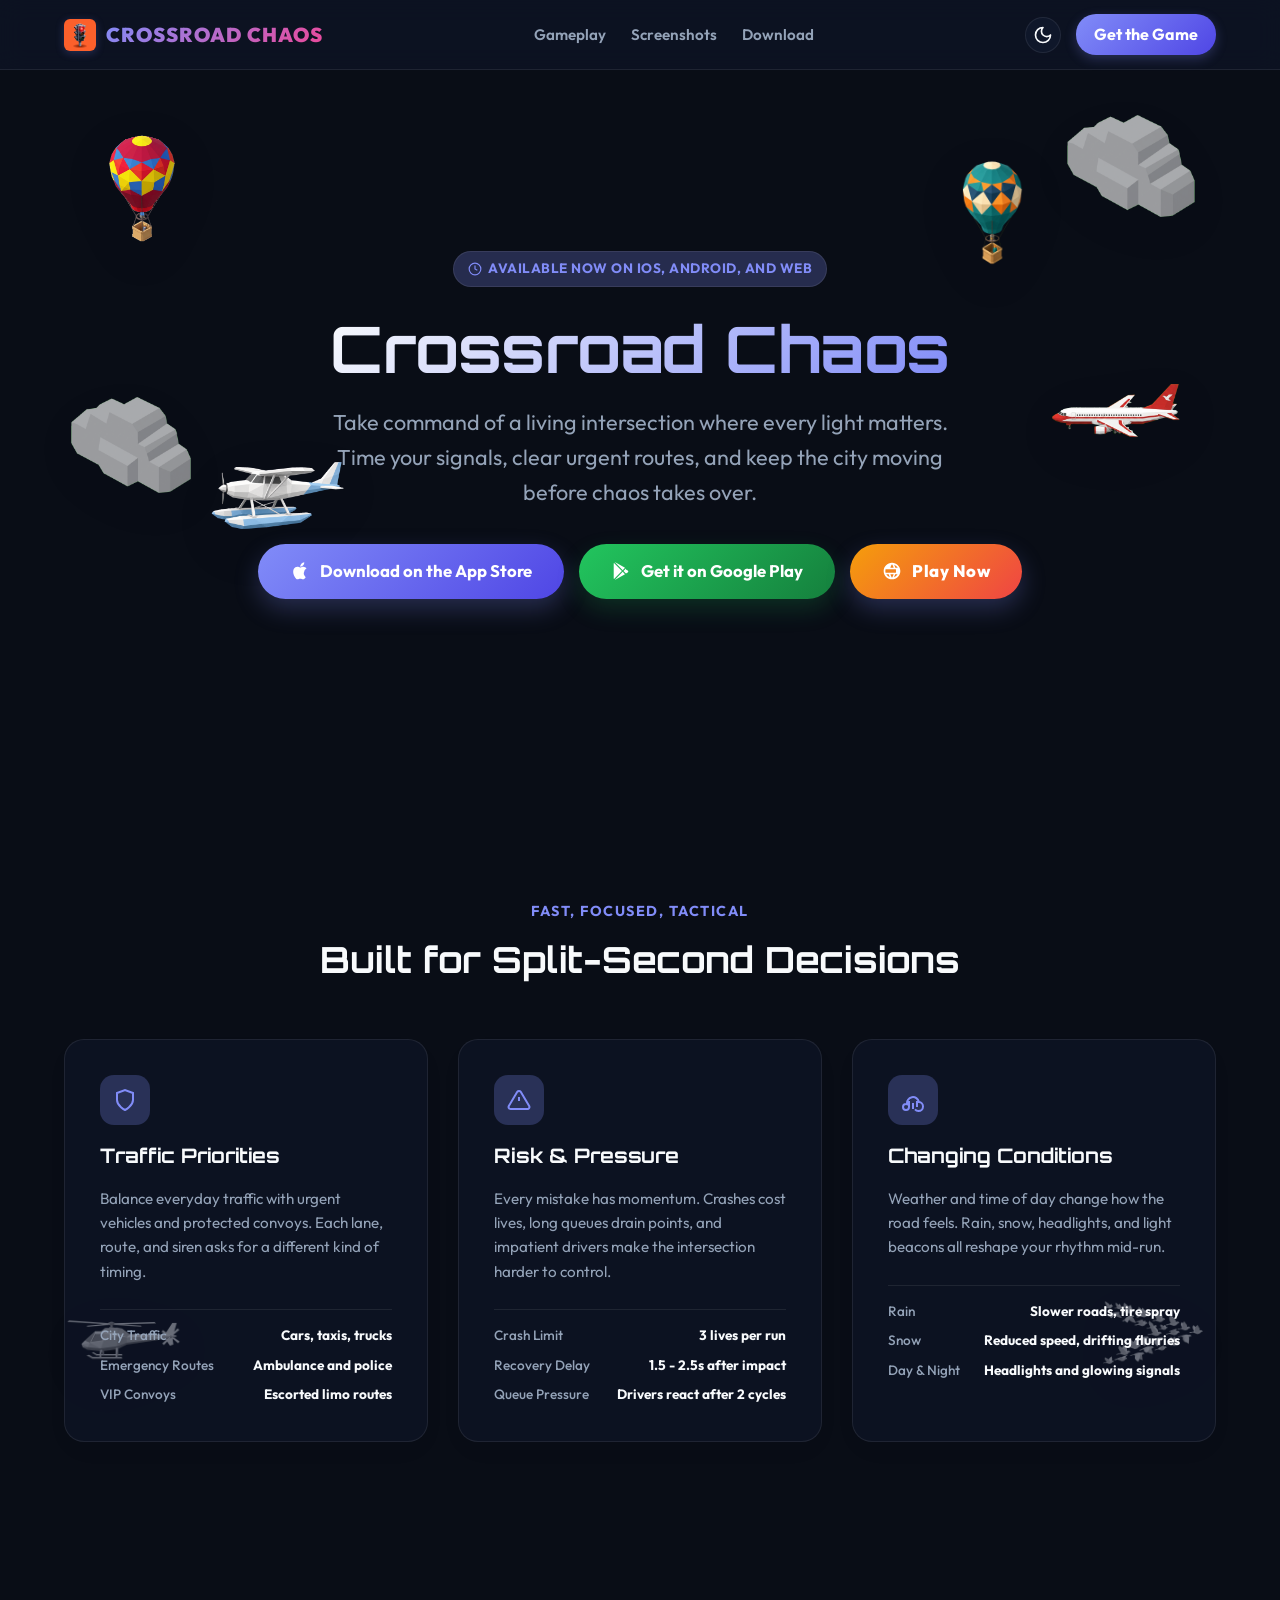
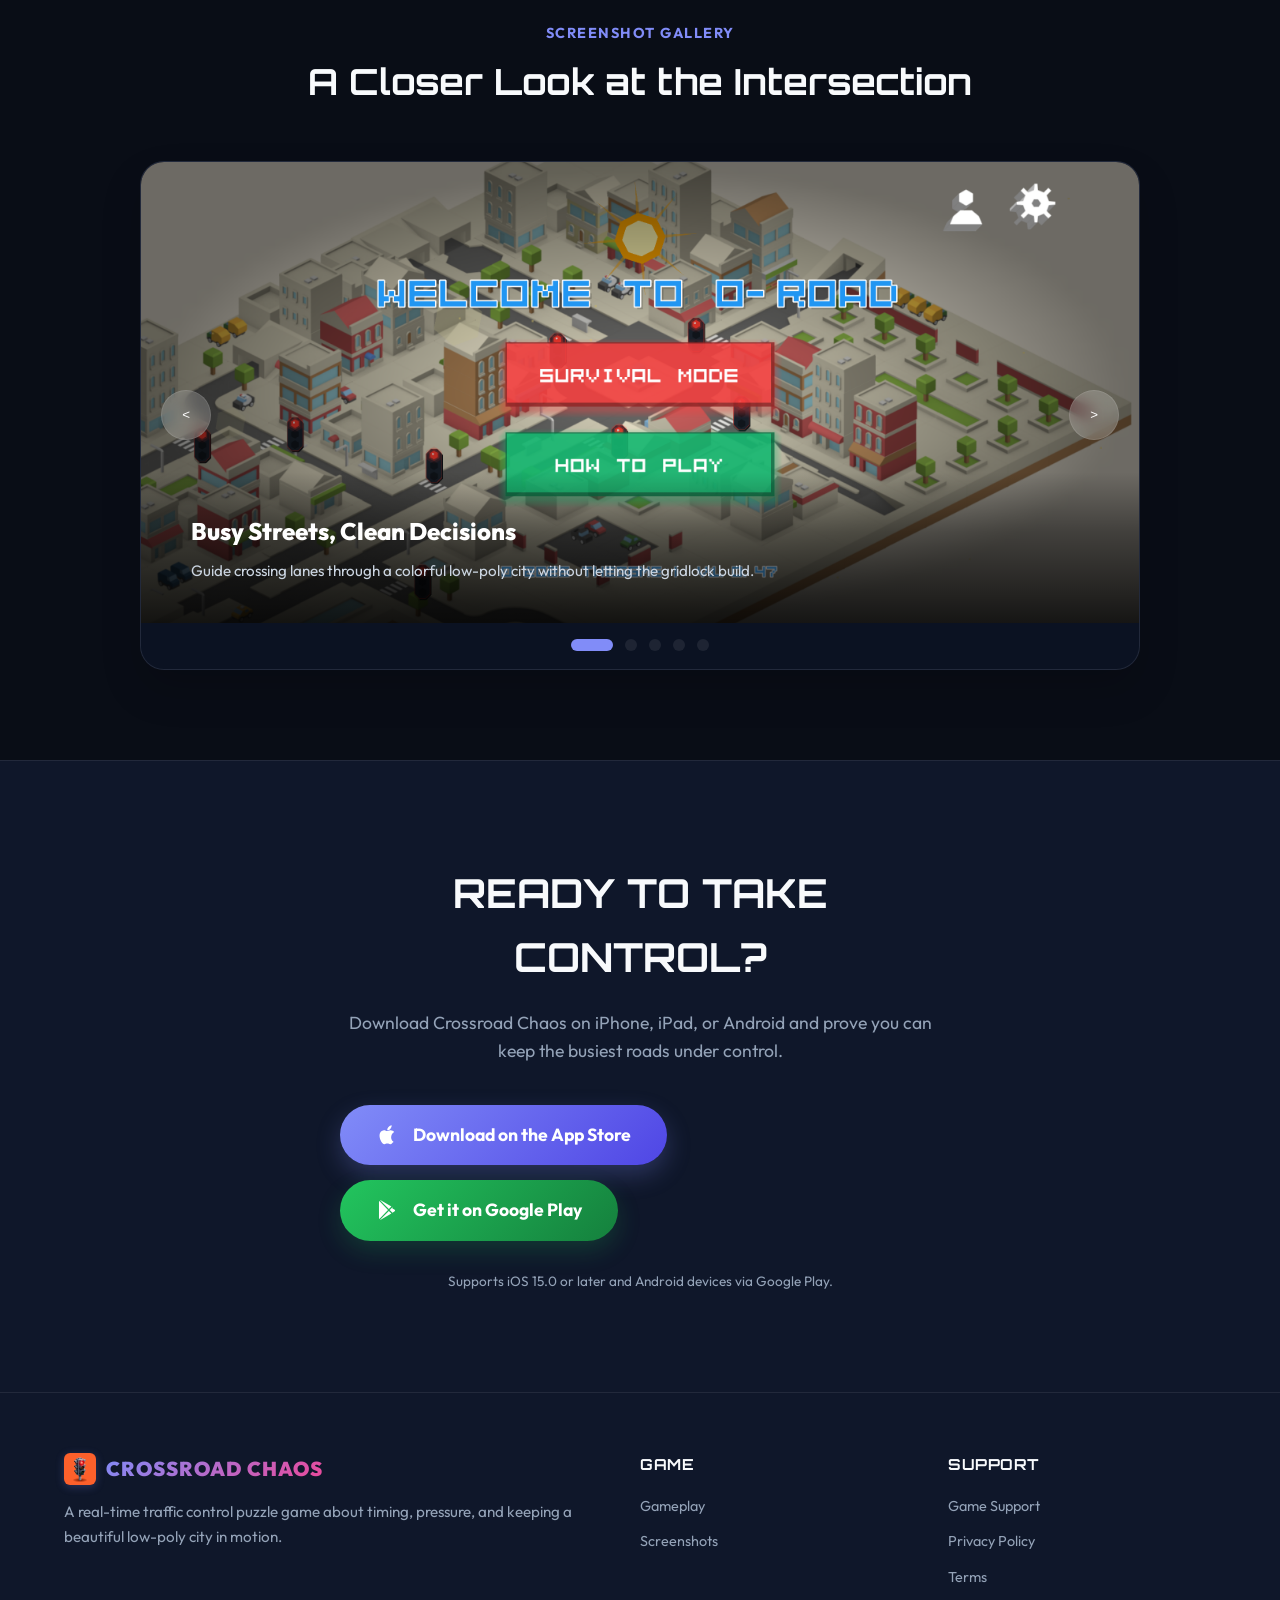
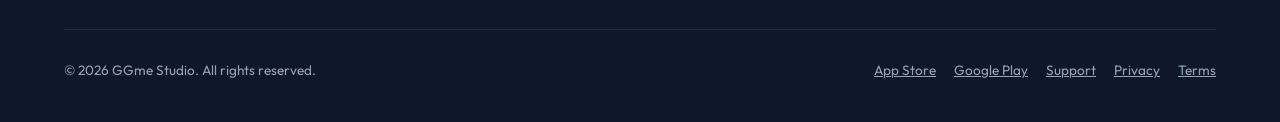
==== index.html @ c959f12e "feat: update game build, adjust manifest orientation, and add site favicon assets" ====
<!DOCTYPE html>
<html lang="en">
<head>
  <meta charset="utf-8">
  <meta name="viewport" content="width=device-width, initial-scale=1.0">
  <title>Crossroad Chaos - Real-Time Traffic Control Game for iOS and Android</title>
  <link rel="apple-touch-icon" sizes="180x180" href="favicon_io/apple-touch-icon.png">
  <link rel="icon" type="image/png" sizes="32x32" href="favicon_io/favicon-32x32.png">
  <link rel="icon" type="image/png" sizes="16x16" href="favicon_io/favicon-16x16.png">
  <link rel="manifest" href="favicon_io/site.webmanifest">
  <link rel="shortcut icon" href="favicon_io/favicon.ico">
  
  <meta name="description" content="Crossroad Chaos is a fast-paced traffic control game for iOS, Android, and web. Switch lights, prevent crashes, clear emergency routes, and keep a vibrant low-poly city moving.">
  <meta name="keywords" content="crossroad chaos, traffic control game, traffic game, low poly, isometric, godot game, ios game, android game, traffic management">
  
  <!-- Open Graph -->
  <meta property="og:title" content="Crossroad Chaos - Keep the City Moving">
  <meta property="og:description" content="Take command of busy intersections in a stylish real-time traffic control game for iOS, Android, and web.">
  <meta property="og:image" content="store_photos/store_1.PNG">
  <meta property="og:type" content="website">

  <!-- Google Fonts -->
  <link rel="preconnect" href="https://fonts.googleapis.com">
  <link rel="preconnect" href="https://fonts.gstatic.com" crossorigin>
  <link href="https://fonts.googleapis.com/css2?family=Orbitron:wght@500;700;900&family=Outfit:wght@300;400;600;800&display=swap" rel="stylesheet">

  <style>
    /* Design Tokens & CSS Variables */
    :root {
      /* Theme Day (Default) */
      --bg-primary: #f8fafc;
      --bg-secondary: #f1f5f9;
      --text-primary: #0f172a;
      --text-secondary: #475569;
      --accent-color: #6366f1;
      --accent-hover: #4f46e5;
      --card-bg: rgba(255, 255, 255, 0.8);
      --card-border: rgba(15, 23, 42, 0.08);
      --glow-color: rgba(99, 102, 241, 0.15);
    }

    [data-theme="night"] {
      /* Theme Night */
      --bg-primary: #090d16;
      --bg-secondary: #0f172a;
      --text-primary: #f8fafc;
      --text-secondary: #94a3b8;
      --accent-color: #818cf8;
      --accent-hover: #6366f1;
      --card-bg: rgba(15, 23, 42, 0.6);
      --card-border: rgba(255, 255, 255, 0.08);
      --glow-color: rgba(129, 140, 248, 0.25);
    }

    /* Reset Styles */
    * {
      box-sizing: border-box;
      margin: 0;
      padding: 0;
    }

    body {
      font-family: 'Outfit', sans-serif;
      background-color: var(--bg-primary);
      color: var(--text-primary);
      overflow-x: hidden;
      line-height: 1.6;
      transition: background-color 0.5s ease, color 0.5s ease;
      position: relative;
    }

    h1, h2, h3, .logo {
      font-family: 'Orbitron', sans-serif;
      font-weight: 700;
    }

    a {
      color: inherit;
      text-decoration: none;
    }

    /* Glassmorphic Navbar */
    .navbar {
      position: fixed;
      top: 0;
      left: 0;
      width: 100%;
      height: 70px;
      z-index: 1000;
      background: var(--card-bg);
      backdrop-filter: blur(12px);
      -webkit-backdrop-filter: blur(12px);
      border-bottom: 1px solid var(--card-border);
      display: flex;
      justify-content: space-between;
      align-items: center;
      padding: 0 5%;
      transition: background 0.5s ease, border 0.5s ease;
    }

    .logo-container {
      display: flex;
      align-items: center;
      gap: 10px;
    }

    .logo-icon {
      width: 32px;
      height: 32px;
      border-radius: 6px;
      box-shadow: 0 2px 8px var(--glow-color);
      object-fit: cover;
    }

    .logo-text {
      font-size: 1.25rem;
      letter-spacing: 1px;
      background: linear-gradient(135deg, var(--accent-color), #ec4899);
      -webkit-background-clip: text;
      -webkit-text-fill-color: transparent;
      font-weight: 900;
    }

    .nav-links {
      display: flex;
      gap: 25px;
      list-style: none;
    }

    .nav-links a {
      font-size: 0.95rem;
      font-weight: 600;
      position: relative;
      padding: 5px 0;
      color: var(--text-secondary);
      transition: color 0.3s ease;
    }

    .nav-links a::after {
      content: '';
      position: absolute;
      bottom: 0;
      left: 0;
      width: 0;
      height: 2px;
      background-color: var(--accent-color);
      transition: width 0.3s ease;
    }

    .nav-links a:hover {
      color: var(--text-primary);
    }

    .nav-links a:hover::after {
      width: 100%;
    }

    .nav-right {
      display: flex;
      align-items: center;
      gap: 15px;
    }

    .theme-toggle-btn {
      background: none;
      border: 1px solid var(--card-border);
      cursor: pointer;
      width: 36px;
      height: 36px;
      border-radius: 50%;
      display: flex;
      align-items: center;
      justify-content: center;
      color: var(--text-primary);
      background-color: var(--bg-secondary);
      transition: all 0.3s ease;
    }

    .theme-toggle-btn:hover {
      transform: scale(1.1);
      border-color: var(--accent-color);
    }

    .btn-play-header {
      background: linear-gradient(135deg, var(--accent-color), #4f46e5);
      color: white !important;
      padding: 8px 18px;
      border-radius: 20px;
      font-weight: 700 !important;
      box-shadow: 0 4px 12px var(--glow-color);
      transition: transform 0.3s ease, box-shadow 0.3s ease !important;
    }

    .btn-play-header:hover {
      transform: translateY(-2px);
      box-shadow: 0 6px 16px var(--glow-color);
    }

    .btn-play-header::after {
      display: none !important;
    }

    /* Centered Hero Section */
    .hero {
      min-height: 90vh;
      display: flex;
      flex-direction: column;
      justify-content: center;
      align-items: center;
      text-align: center;
      padding: 140px 5% 80px 5%;
      position: relative;
      overflow: hidden;
    }

    .hero-content {
      max-width: 800px;
      display: flex;
      flex-direction: column;
      align-items: center;
      z-index: 2;
    }

    .game-badge {
      display: inline-flex;
      align-items: center;
      gap: 6px;
      background: var(--glow-color);
      border: 1px solid var(--card-border);
      color: var(--accent-color);
      padding: 6px 14px;
      border-radius: 20px;
      font-size: 0.85rem;
      font-weight: 700;
      margin-bottom: 25px;
      text-transform: uppercase;
      letter-spacing: 0.5px;
    }

    .hero-title {
      font-size: 4rem;
      line-height: 1.15;
      margin-bottom: 20px;
      letter-spacing: -0.5px;
      background: linear-gradient(135deg, var(--text-primary), var(--accent-color));
      -webkit-background-clip: text;
      -webkit-text-fill-color: transparent;
    }

    .hero-tagline {
      font-size: 1.35rem;
      color: var(--text-secondary);
      margin-bottom: 35px;
      font-weight: 400;
      max-width: 650px;
    }

    .hero-cta {
      display: flex;
      flex-wrap: wrap;
      justify-content: center;
      gap: 15px;
      margin-bottom: 20px;
    }

    .btn {
      display: inline-flex;
      align-items: center;
      justify-content: center;
      gap: 10px;
      padding: 14px 32px;
      border-radius: 30px;
      font-weight: 700;
      font-size: 1.05rem;
      cursor: pointer;
      transition: all 0.3s cubic-bezier(0.16, 1, 0.3, 1);
    }

    .btn-primary {
      background: linear-gradient(135deg, var(--accent-color), #4f46e5);
      color: white;
      box-shadow: 0 10px 25px var(--glow-color);
    }

    .btn-primary:hover {
      transform: translateY(-3px);
      box-shadow: 0 15px 30px var(--glow-color);
    }

    .btn-android {
      background: linear-gradient(135deg, #22c55e, #15803d);
      color: white;
      box-shadow: 0 10px 25px rgba(34, 197, 94, 0.18);
    }

    .btn-android:hover {
      transform: translateY(-3px);
      box-shadow: 0 15px 30px rgba(34, 197, 94, 0.24);
    }

    .play-now-btn {
      background: linear-gradient(135deg, #f59e0b, #ef4444);
      color: white;
      font-weight: 800;
      letter-spacing: 0.5px;
      box-shadow: 0 10px 25px var(--glow-color);
    }

    .play-now-btn:hover {
      transform: scale(1.05);
      box-shadow: 0 10px 25px var(--glow-color);
    }

    /* Floating Low-Poly Background Elements */
    .floating-bg {
      position: absolute;
      pointer-events: none;
      z-index: 1;
      filter: drop-shadow(0 15px 25px rgba(0, 0, 0, 0.08));
      animation: float-bob 6s ease-in-out infinite;
      user-select: none;
    }
    
    .floating-bg.balloon {
      left: 6%;
      top: 15%;
      width: 130px;
      animation-duration: 8s;
    }

    .floating-bg.balloon-teal {
      right: 18%;
      top: 19%;
      width: 115px;
      animation-duration: 9s;
      animation-delay: -2s;
    }
    
    .floating-bg.cloud-l {
      left: 4%;
      top: 45%;
      width: 160px;
      animation-duration: 11s;
      opacity: 0.65;
    }
    
    .floating-bg.cloud-r {
      right: 5%;
      top: 10%;
      width: 170px;
      animation-duration: 10s;
      opacity: 0.65;
    }
    
    .floating-bg.airplane {
      right: 7%;
      top: 42%;
      width: 150px;
      animation-duration: 7s;
    }

    .floating-bg.seaplane {
      left: 16%;
      top: 52%;
      width: 145px;
      animation-duration: 8.5s;
      animation-delay: -3s;
    }
    
    .floating-bg.helicopter {
      left: 5%;
      top: 65%;
      width: 120px;
      animation-duration: 6s;
    }
    
    .floating-bg.birds {
      right: 6%;
      top: 68%;
      width: 100px;
      animation-duration: 9s;
    }
    
    @keyframes float-bob {
      0%, 100% { transform: translateY(0) rotate(0deg); }
      50% { transform: translateY(-20px) rotate(2deg); }
    }

    /* Sections Shared Styles */
    section {
      padding: 90px 5%;
      position: relative;
    }

    .section-title-wrapper {
      text-align: center;
      margin-bottom: 50px;
    }

    .section-subtitle {
      color: var(--accent-color);
      font-weight: 700;
      font-size: 0.9rem;
      text-transform: uppercase;
      letter-spacing: 1.5px;
      margin-bottom: 8px;
      display: block;
    }

    .section-title {
      font-size: 2.25rem;
      color: var(--text-primary);
    }

    /* Feature Grid Section */
    .features-grid {
      display: grid;
      grid-template-columns: repeat(auto-fit, minmax(300px, 1fr));
      gap: 30px;
      z-index: 2;
      position: relative;
    }

    .feature-card {
      background: var(--card-bg);
      border: 1px solid var(--card-border);
      border-radius: 20px;
      padding: 35px;
      box-shadow: 0 10px 30px rgba(0, 0, 0, 0.02);
      transition: all 0.3s cubic-bezier(0.16, 1, 0.3, 1);
      display: flex;
      flex-direction: column;
      gap: 15px;
      position: relative;
      overflow: hidden;
    }

    .feature-card:hover {
      transform: translateY(-5px);
      border-color: var(--accent-color);
      box-shadow: 0 15px 35px var(--glow-color);
    }

    .feature-icon-wrapper {
      width: 50px;
      height: 50px;
      border-radius: 14px;
      background: var(--glow-color);
      display: flex;
      align-items: center;
      justify-content: center;
      color: var(--accent-color);
    }

    .feature-card h3 {
      font-size: 1.25rem;
    }

    .feature-card p {
      color: var(--text-secondary);
      font-size: 0.95rem;
    }

    .feature-details {
      margin-top: 10px;
      border-top: 1px solid var(--card-border);
      padding-top: 15px;
      display: flex;
      flex-direction: column;
      gap: 8px;
    }

    .detail-item {
      display: flex;
      justify-content: space-between;
      font-size: 0.85rem;
    }

    .detail-item span.label {
      color: var(--text-secondary);
      font-weight: 500;
    }

    .detail-item span.value {
      color: var(--text-primary);
      font-weight: 700;
    }

    /* Showcase Screenshot Gallery */
    .gallery-carousel-wrapper {
      position: relative;
      max-width: 1000px;
      margin: 0 auto;
      overflow: hidden;
      border-radius: 24px;
      box-shadow: 0 20px 40px rgba(0, 0, 0, 0.15);
      background-color: var(--bg-secondary);
      border: 1px solid var(--card-border);
      z-index: 2;
    }

    .gallery-carousel {
      display: flex;
      transition: transform 0.5s cubic-bezier(0.16, 1, 0.3, 1);
    }

    .carousel-slide {
      min-width: 100%;
      position: relative;
      aspect-ratio: 2532 / 1170;
      display: flex;
      justify-content: center;
      align-items: center;
      overflow: hidden;
      background: #050914;
    }

    .carousel-slide img {
      position: absolute;
      width: 100%;
      height: 100%;
      top: 50%;
      left: 50%;
      transform: translate(-50%, -50%);
      object-fit: contain;
      transition: transform 0.5s ease;
    }

    .carousel-overlay {
      position: absolute;
      bottom: 0;
      left: 0;
      width: 100%;
      padding: 40px 5%;
      background: linear-gradient(to top, rgba(0,0,0,0.8) 0%, rgba(0,0,0,0.4) 60%, transparent 100%);
      color: white;
      display: flex;
      flex-direction: column;
      gap: 8px;
      z-index: 5;
    }

    .carousel-title {
      font-size: 1.5rem;
      font-family: 'Outfit', sans-serif;
      font-weight: 800;
      color: #fff;
    }

    .carousel-desc {
      font-size: 0.95rem;
      color: #cbd5e1;
    }

    .carousel-nav-btn {
      position: absolute;
      top: 50%;
      transform: translateY(-50%);
      background: rgba(255, 255, 255, 0.2);
      border: 1px solid rgba(255, 255, 255, 0.1);
      backdrop-filter: blur(8px);
      -webkit-backdrop-filter: blur(8px);
      color: white;
      width: 50px;
      height: 50px;
      border-radius: 50%;
      cursor: pointer;
      display: flex;
      align-items: center;
      justify-content: center;
      z-index: 10;
      transition: all 0.3s ease;
    }

    .carousel-nav-btn:hover {
      background: rgba(255, 255, 255, 0.4);
      transform: translateY(-50%) scale(1.1);
    }

    .carousel-nav-btn.prev { left: 20px; }
    .carousel-nav-btn.next { right: 20px; }

    .carousel-dots {
      display: flex;
      justify-content: center;
      align-items: center;
      gap: 12px;
      margin-top: 0;
      padding: 16px 0 18px;
      background: rgba(5, 9, 20, 0.34);
    }

    .carousel-dot {
      width: 12px;
      height: 12px;
      border-radius: 50%;
      background-color: var(--card-border);
      cursor: pointer;
      transition: all 0.3s ease;
      border: 0;
      padding: 0;
    }

    .carousel-dot.active {
      width: 42px;
      border-radius: 999px;
      background-color: var(--accent-color);
    }

    /* Footer Styles */
    footer {
      background-color: var(--bg-secondary);
      border-top: 1px solid var(--card-border);
      padding: 60px 5% 40px 5%;
      transition: background-color 0.5s ease, border-top 0.5s ease;
    }

    .footer-content {
      display: flex;
      flex-wrap: wrap;
      justify-content: space-between;
      gap: 40px;
      margin-bottom: 40px;
      max-width: 1200px;
      margin-left: auto;
      margin-right: auto;
    }

    .footer-brand {
      flex: 2;
      min-width: 280px;
      display: flex;
      flex-direction: column;
      gap: 15px;
    }

    .footer-brand p {
      color: var(--text-secondary);
      font-size: 0.95rem;
    }

    .footer-links-group {
      flex: 1;
      min-width: 150px;
      display: flex;
      flex-direction: column;
      gap: 15px;
    }

    .footer-links-group h4 {
      font-family: 'Orbitron', sans-serif;
      font-size: 0.95rem;
      letter-spacing: 0.5px;
      text-transform: uppercase;
      color: var(--text-primary);
    }

    .footer-links-group ul {
      list-style: none;
      display: flex;
      flex-direction: column;
      gap: 10px;
    }

    .footer-links-group a {
      color: var(--text-secondary);
      font-size: 0.9rem;
      transition: color 0.2s ease;
    }

    .footer-links-group a:hover {
      color: var(--accent-color);
    }

    .footer-bottom {
      border-top: 1px solid var(--card-border);
      padding-top: 30px;
      display: flex;
      flex-wrap: wrap;
      justify-content: space-between;
      align-items: center;
      color: var(--text-secondary);
      font-size: 0.85rem;
      max-width: 1200px;
      margin-left: auto;
      margin-right: auto;
      gap: 15px;
    }

    /* Responsive adjustments */
    @media (max-width: 768px) {
      .hero-title {
        font-size: 2.8rem;
      }
      .nav-links {
        display: none;
      }
      .floating-bg {
        display: none; /* Hide floating elements on mobile for clean screen spacing */
      }
    }

    @media (max-width: 480px) {
      .hero-cta {
        width: 100%;
      }

      .btn {
        width: 100%;
        max-width: 320px;
        padding: 13px 18px;
        font-size: 0.95rem;
      }
    }
  </style>
</head>
<body data-theme="night">

  <!-- Navigation Bar -->
  <nav class="navbar">
    <div class="logo-container">
      <img src="icon_1024.png" class="logo-icon" alt="Crossroad Chaos Logo">
      <span class="logo-text">CROSSROAD CHAOS</span>
    </div>
    
    <ul class="nav-links">
      <li><a href="#features">Gameplay</a></li>
      <li><a href="#gallery">Screenshots</a></li>
      <li><a href="#download">Download</a></li>
    </ul>

    <div class="nav-right">
      <button class="theme-toggle-btn" id="theme-btn" type="button" title="Switch Day/Night Mode" aria-label="Switch day or night theme">
        <!-- Sun icon -->
        <svg id="sun-icon" style="display:none;" width="20" height="20" viewBox="0 0 24 24" fill="none" stroke="currentColor" stroke-width="2" stroke-linecap="round" stroke-linejoin="round"><circle cx="12" cy="12" r="4"/><path d="M12 2v2M12 20v2M4.93 4.93l1.41 1.41M17.66 17.66l1.41 1.41M2 12h2M20 12h2M6.34 17.66l-1.41 1.41M19.07 4.93l-1.41 1.41"/></svg>
        <!-- Moon icon -->
        <svg id="moon-icon" width="20" height="20" viewBox="0 0 24 24" fill="none" stroke="currentColor" stroke-width="2" stroke-linecap="round" stroke-linejoin="round"><path d="M12 3a6 6 0 0 0 9 9 9 9 0 1 1-9-9Z"/></svg>
      </button>
      <a href="#download" class="btn-play-header">Get the Game</a>
    </div>
  </nav>

  <!-- Hero Section -->
  <section class="hero" id="hero">
    <!-- Floating Low-Poly Weather / Sky Elements -->
    <img src="assets/weather/balloon_lowpoly.png" class="floating-bg balloon" alt="Floating Balloon">
    <img src="assets/weather/balloon_lowpoly_teal.png" class="floating-bg balloon-teal" alt="Teal Floating Balloon">
    <img src="assets/weather/cloud_lowpoly.png" class="floating-bg cloud-l" alt="Floating Cloud Left">
    <img src="assets/weather/cloud_lowpoly.png" class="floating-bg cloud-r" alt="Floating Cloud Right">
    <img src="assets/weather/airplane_lowpoly_red.png" class="floating-bg airplane" alt="Floating Airplane">
    <img src="assets/weather/seaplane_lowpoly.png" class="floating-bg seaplane" alt="Floating Seaplane">

    <div class="hero-content">
      <div class="game-badge">
        <svg width="14" height="14" viewBox="0 0 24 24" fill="none" stroke="currentColor" stroke-width="2"><circle cx="12" cy="12" r="10"/><path d="M12 6v6l4 2"/></svg>
        Available Now on iOS, Android, and Web
      </div>
      <h1 class="hero-title">Crossroad Chaos</h1>
      <p class="hero-tagline">
        Take command of a living intersection where every light matters. Time your signals, clear urgent routes, and keep the city moving before chaos takes over.
      </p>
      
      <div class="hero-cta">
        <a href="https://apps.apple.com/us/app/crossroad-chaos/id6762072095" target="_blank" rel="noopener noreferrer" class="btn btn-primary">
          <svg width="20" height="20" viewBox="0 0 24 24" fill="currentColor"><path d="M18.71,19.5C17.88,20.74,17,21.95,15.66,22c-1.34,.05-1.77-.77-3.29-.77-1.53,0-2,.75-3.27,.8-1.31,.05-2.3-1.32-3.14-2.53C4.25,17,2.94,12.45,4.7,9.39c.87-1.52,2.43-2.48,4.12-2.51,1.28-.02,2.5,.87,3.29,.87,.78,0,2.26-1.07,3.81-.91,1.66,.07,3.02,.72,3.92,1.84a6.79,6.79,0,0,0-3.32,5.76c.02,4,3.25,5.34,3.28,5.35ZM15.8,5.17A5.23,5.23,0,0,0,17.16,1.4a5.27,5.27,0,0,0-3.53,1.83,5.08,5.08,0,0,0-1.42,3.67,4.35,4.35,0,0,0,3.59-1.73Z"/></svg>
          Download on the App Store
        </a>
        <a href="https://play.google.com/store/apps/details?id=com.ggme.oroad" target="_blank" rel="noopener noreferrer" class="btn btn-android">
          <svg width="20" height="20" viewBox="0 0 24 24" fill="currentColor"><path d="M3.63 2.26a1.4 1.4 0 0 0-.38.97v17.54c0 .35.13.69.38.97l9.47-9.74L3.63 2.26Zm10.4 8.78 2.76-2.84L5.1 1.48c-.2-.12-.41-.18-.62-.19l9.55 9.75Zm0 1.92-9.55 9.75c.21-.01.42-.07.62-.19l11.69-6.72-2.76-2.84Zm3.93-3.89-3 2.93 3 2.93 2.1-1.21c.46-.26.69-.69.69-1.12s-.23-.86-.69-1.12l-2.1-1.21Z"/></svg>
          Get it on Google Play
        </a>
        <a href="builds/web/crossroad-chaos.html" rel="noopener noreferrer" class="btn play-now-btn">
          <svg xmlns="http://www.w3.org/2000/svg" width="20" height="20" viewBox="0 0 24 24" fill="currentColor"><path d="M12 2C6.48 2 2 6.48 2 12s4.48 10 10 10 10-4.48 10-10S17.52 2 12 2zm6.93 6h-2.95a15.65 15.65 0 0 0-1.38-3.56A8.03 8.03 0 0 1 18.93 8zM12 4.04c.83 1.2 1.5 2.54 1.96 3.96h-3.92c.46-1.42 1.13-2.76 1.96-3.96zM4.26 14a7.9 7.9 0 0 1 0-4h3.08A16.9 16.9 0 0 0 7.2 12c0 .68.05 1.35.14 2H4.26zm.81 2h2.95c.34 1.25.82 2.45 1.38 3.56A8.03 8.03 0 0 1 5.07 16zM12 19.96A14.1 14.1 0 0 1 10.04 16h3.92A14.1 14.1 0 0 1 12 19.96zM14.4 19.56c.56-1.11 1.04-2.31 1.38-3.56h2.95a8.03 8.03 0 0 1-4.33 3.56zM16.66 14H7.34A14.9 14.9 0 0 1 7.2 12c0-.68.05-1.35.14-2h9.32c.09.65.14 1.32.14 2 0 .68-.05 1.35-.14 2z"/></svg>
          Play Now
        </a>
      </div>
    </div>
  </section>

  <!-- Feature Grid Section -->
  <section class="features" id="features">
    <!-- Floating Low-Poly Weather Elements -->
    <img src="assets/weather/helicopter_lowpoly.png" class="floating-bg helicopter" alt="Floating Helicopter">
    <img src="assets/weather/birds_lowpoly.png" class="floating-bg birds" alt="Flock of Birds">

    <div class="section-title-wrapper">
      <span class="section-subtitle">Fast, Focused, Tactical</span>
      <h2 class="section-title">Built for Split-Second Decisions</h2>
    </div>

    <div class="features-grid">
      <!-- Feature 1 -->
      <div class="feature-card">
        <div class="feature-icon-wrapper">
          <!-- Shield/Police Icon -->
          <svg width="24" height="24" viewBox="0 0 24 24" fill="none" stroke="currentColor" stroke-width="2"><path d="M12 22s8-4 8-10V5l-8-3-8 3v7c0 6 8 10 8 10z"/></svg>
        </div>
        <h3>Traffic Priorities</h3>
        <p>Balance everyday traffic with urgent vehicles and protected convoys. Each lane, route, and siren asks for a different kind of timing.</p>
        
        <div class="feature-details">
          <div class="detail-item">
            <span class="label">City Traffic</span>
            <span class="value">Cars, taxis, trucks</span>
          </div>
          <div class="detail-item">
            <span class="label">Emergency Routes</span>
            <span class="value">Ambulance and police</span>
          </div>
          <div class="detail-item">
            <span class="label">VIP Convoys</span>
            <span class="value">Escorted limo routes</span>
          </div>
        </div>
      </div>

      <!-- Feature 2 -->
      <div class="feature-card">
        <div class="feature-icon-wrapper">
          <!-- Alert Triangle Icon -->
          <svg width="24" height="24" viewBox="0 0 24 24" fill="none" stroke="currentColor" stroke-width="2"><path d="M10.29 3.86L1.82 18a2 2 0 0 0 1.71 3h16.94a2 2 0 0 0 1.71-3L13.71 3.86a2 2 0 0 0-3.42 0zM12 9v4M12 17h.01"/></svg>
        </div>
        <h3>Risk & Pressure</h3>
        <p>Every mistake has momentum. Crashes cost lives, long queues drain points, and impatient drivers make the intersection harder to control.</p>
        
        <div class="feature-details">
          <div class="detail-item">
            <span class="label">Crash Limit</span>
            <span class="value">3 lives per run</span>
          </div>
          <div class="detail-item">
            <span class="label">Recovery Delay</span>
            <span class="value">1.5 - 2.5s after impact</span>
          </div>
          <div class="detail-item">
            <span class="label">Queue Pressure</span>
            <span class="value">Drivers react after 2 cycles</span>
          </div>
        </div>
      </div>

      <!-- Feature 3 -->
      <div class="feature-card">
        <div class="feature-icon-wrapper">
          <!-- Cloud Drizzle Icon -->
          <svg width="24" height="24" viewBox="0 0 24 24" fill="none" stroke="currentColor" stroke-width="2"><path d="M8 19c0 1.66-1.34 3-3 3s-3-1.34-3-3 1.34-3 3-3c.4 0 .76.08 1.1.22a6 6 0 0 1 11.8-2.22A4.5 4.5 0 0 1 22 18.5c0 2.49-2.01 4.5-4.5 4.5a4.5 4.5 0 0 1-3.5-1.63M16 13v6M8 13v6M12 15v6"/></svg>
        </div>
        <h3>Changing Conditions</h3>
        <p>Weather and time of day change how the road feels. Rain, snow, headlights, and light beacons all reshape your rhythm mid-run.</p>
        
        <div class="feature-details">
          <div class="detail-item">
            <span class="label">Rain</span>
            <span class="value">Slower roads, tire spray</span>
          </div>
          <div class="detail-item">
            <span class="label">Snow</span>
            <span class="value">Reduced speed, drifting flurries</span>
          </div>
          <div class="detail-item">
            <span class="label">Day & Night</span>
            <span class="value">Headlights and glowing signals</span>
          </div>
        </div>
      </div>
    </div>
  </section>

  <!-- Screenshots Gallery Section -->
  <section class="gallery" id="gallery">
    <div class="section-title-wrapper">
      <span class="section-subtitle">Screenshot Gallery</span>
      <h2 class="section-title">A Closer Look at the Intersection</h2>
    </div>

    <div class="gallery-carousel-wrapper">
      <button class="carousel-nav-btn prev" type="button" onclick="moveCarousel(-1)" aria-label="Previous game screenshot">&lt;</button>
      <button class="carousel-nav-btn next" type="button" onclick="moveCarousel(1)" aria-label="Next game screenshot">&gt;</button>
      
      <div class="gallery-carousel" id="carousel-track">
        <!-- Slide 1 -->
        <div class="carousel-slide">
          <img src="store_photos/store_1.PNG" alt="Crossroad Chaos gameplay screenshot showing a busy intersection">
          <div class="carousel-overlay">
            <span class="carousel-title">Busy Streets, Clean Decisions</span>
            <span class="carousel-desc">Guide crossing lanes through a colorful low-poly city without letting the gridlock build.</span>
          </div>
        </div>
        <!-- Slide 2 -->
        <div class="carousel-slide">
          <img src="store_photos/store_2.PNG" alt="Crossroad Chaos gameplay screenshot with day and night traffic lighting">
          <div class="carousel-overlay">
            <span class="carousel-title">Day Turns Into Night</span>
            <span class="carousel-desc">Watch headlights and glowing signals reshape the road as the pace keeps rising.</span>
          </div>
        </div>
        <!-- Slide 3 -->
        <div class="carousel-slide">
          <img src="store_photos/store_3.PNG" alt="Crossroad Chaos gameplay screenshot during rainy weather">
          <div class="carousel-overlay">
            <span class="carousel-title">Weather Changes the Flow</span>
            <span class="carousel-desc">Rain slows the streets and adds extra pressure to every signal switch.</span>
          </div>
        </div>
        <!-- Slide 4 -->
        <div class="carousel-slide">
          <img src="store_photos/store_4.PNG" alt="Crossroad Chaos gameplay screenshot with emergency vehicles">
          <div class="carousel-overlay">
            <span class="carousel-title">Clear the Emergency Lane</span>
            <span class="carousel-desc">React to sirens fast and open a clean route before priority vehicles reach the junction.</span>
          </div>
        </div>
        <!-- Slide 5 -->
        <div class="carousel-slide">
          <img src="store_photos/store_5.PNG" alt="Crossroad Chaos gameplay screenshot with VIP convoy routes">
          <div class="carousel-overlay">
            <span class="carousel-title">Protect the Convoy</span>
            <span class="carousel-desc">Hold back traffic and keep escorted VIP routes moving through tight openings.</span>
          </div>
        </div>
      </div>

      <div class="carousel-dots" id="carousel-dots-container"></div>
    </div>
  </section>

  <!-- Download Call-to-action Section -->
  <section class="download-section" id="download" style="text-align: center; background-color: var(--bg-secondary); border-top: 1px solid var(--card-border); padding: 100px 5%;">
    <div style="max-width: 600px; margin: 0 auto; display: flex; flex-direction: column; gap: 20px; align-items: center;">
      <h2 style="font-size: 2.5rem; font-family: 'Orbitron';">READY TO TAKE CONTROL?</h2>
      <p style="color: var(--text-secondary); font-size: 1.1rem;">
        Download Crossroad Chaos on iPhone, iPad, or Android and prove you can keep the busiest roads under control.
      </p>
      
      <div style="display: flex; flex-wrap: wrap; gap: 15px; margin-top: 20px;">
        <a href="https://apps.apple.com/us/app/crossroad-chaos/id6762072095" target="_blank" rel="noopener noreferrer" class="btn btn-primary" style="padding: 16px 36px; border-radius: 40px; font-size: 1.1rem;">
          <svg width="22" height="22" viewBox="0 0 24 24" fill="currentColor" style="margin-right:5px;"><path d="M18.71,19.5C17.88,20.74,17,21.95,15.66,22c-1.34,.05-1.77-.77-3.29-.77-1.53,0-2,.75-3.27,.8-1.31,.05-2.3-1.32-3.14-2.53C4.25,17,2.94,12.45,4.7,9.39c.87-1.52,2.43-2.48,4.12-2.51,1.28-.02,2.5,.87,3.29,.87,.78,0,2.26-1.07,3.81-.91,1.66,.07,3.02,.72,3.92,1.84a6.79,6.79,0,0,0-3.32,5.76c.02,4,3.25,5.34,3.28,5.35ZM15.8,5.17A5.23,5.23,0,0,0,17.16,1.4a5.27,5.27,0,0,0-3.53,1.83,5.08,5.08,0,0,0-1.42,3.67,4.35,4.35,0,0,0,3.59-1.73Z"/></svg>
          Download on the App Store
        </a>
        <a href="https://play.google.com/store/apps/details?id=com.ggme.oroad" target="_blank" rel="noopener noreferrer" class="btn btn-android" style="padding: 16px 36px; border-radius: 40px; font-size: 1.1rem;">
          <svg width="22" height="22" viewBox="0 0 24 24" fill="currentColor" style="margin-right:5px;"><path d="M3.63 2.26a1.4 1.4 0 0 0-.38.97v17.54c0 .35.13.69.38.97l9.47-9.74L3.63 2.26Zm10.4 8.78 2.76-2.84L5.1 1.48c-.2-.12-.41-.18-.62-.19l9.55 9.75Zm0 1.92-9.55 9.75c.21-.01.42-.07.62-.19l11.69-6.72-2.76-2.84Zm3.93-3.89-3 2.93 3 2.93 2.1-1.21c.46-.26.69-.69.69-1.12s-.23-.86-.69-1.12l-2.1-1.21Z"/></svg>
          Get it on Google Play
        </a>
      </div>
      
      <span style="color: var(--text-secondary); font-size: 0.85rem; margin-top: 10px;">
        Supports iOS 15.0 or later and Android devices via Google Play.
      </span>
    </div>
  </section>

  <!-- Footer -->
  <footer>
    <div class="footer-content">
      <div class="footer-brand">
        <div class="logo-container">
          <img src="icon_1024.png" class="logo-icon" alt="Crossroad Chaos Logo">
          <span class="logo-text">CROSSROAD CHAOS</span>
        </div>
        <p>A real-time traffic control puzzle game about timing, pressure, and keeping a beautiful low-poly city in motion.</p>
      </div>

      <div class="footer-links-group">
        <h4>Game</h4>
        <ul>
          <li><a href="#features">Gameplay</a></li>
          <li><a href="#gallery">Screenshots</a></li>
        </ul>
      </div>

      <div class="footer-links-group">
        <h4>Support</h4>
        <ul>
          <li><a href="game_support.html">Game Support</a></li>
          <li><a href="privacy.html">Privacy Policy</a></li>
          <li><a href="terms.html">Terms</a></li>
        </ul>
      </div>
    </div>

    <div class="footer-bottom">
      <div>&copy; 2026 GGme Studio. All rights reserved.</div>
      <div>
        <a href="https://apps.apple.com/us/app/crossroad-chaos/id6762072095" target="_blank" rel="noopener noreferrer" style="margin-right: 15px; text-decoration: underline;">App Store</a>
        <a href="https://play.google.com/store/apps/details?id=com.ggme.oroad" target="_blank" rel="noopener noreferrer" style="margin-right: 15px; text-decoration: underline;">Google Play</a>
        <a href="game_support.html" style="margin-right: 15px; text-decoration: underline;">Support</a>
        <a href="privacy.html" style="margin-right: 15px; text-decoration: underline;">Privacy</a>
        <a href="terms.html" style="text-decoration: underline;">Terms</a>
      </div>
    </div>
  </footer>

  <!-- Page Logic -->
  <script>
    // Theme Mode Toggle
    let themeMode = 'night';
    const themeBtn = document.getElementById('theme-btn');
    const sunIcon = document.getElementById('sun-icon');
    const moonIcon = document.getElementById('moon-icon');

    window.addEventListener('DOMContentLoaded', () => {
      document.body.setAttribute('data-theme', themeMode);
      buildCarouselDots();
    });

    themeBtn.addEventListener('click', () => {
      themeMode = themeMode === 'night' ? 'day' : 'night';
      document.body.setAttribute('data-theme', themeMode);
      if (themeMode === 'night') {
        sunIcon.style.display = 'none';
        moonIcon.style.display = 'block';
      } else {
        sunIcon.style.display = 'block';
        moonIcon.style.display = 'none';
      }
    });

    // Carousel Logic
    let currentSlide = 0;
    const totalSlides = document.querySelectorAll('.carousel-slide').length;
    const carouselTrack = document.getElementById('carousel-track');
    
    function buildCarouselDots() {
      const dotsContainer = document.getElementById('carousel-dots-container');
      dotsContainer.innerHTML = '';
      for (let i = 0; i < totalSlides; i++) {
        const dot = document.createElement('button');
        dot.type = 'button';
        dot.className = `carousel-dot ${i === 0 ? 'active' : ''}`;
        dot.setAttribute('aria-label', `Show screenshot ${i + 1}`);
        dot.setAttribute('aria-current', i === 0 ? 'true' : 'false');
        dot.onclick = () => jumpToSlide(i);
        dotsContainer.appendChild(dot);
      }
    }

    function moveCarousel(direction) {
      currentSlide = (currentSlide + direction + totalSlides) % totalSlides;
      updateCarouselDOM();
    }

    function jumpToSlide(index) {
      currentSlide = index;
      updateCarouselDOM();
    }

    function updateCarouselDOM() {
      carouselTrack.style.transform = `translateX(-${currentSlide * 100}%)`;
      
      // Update dots
      const dots = document.querySelectorAll('.carousel-dot');
      dots.forEach((dot, idx) => {
        if (idx === currentSlide) {
          dot.classList.add('active');
          dot.setAttribute('aria-current', 'true');
        } else {
          dot.classList.remove('active');
          dot.setAttribute('aria-current', 'false');
        }
      });
    }
  </script>
</body>
</html>
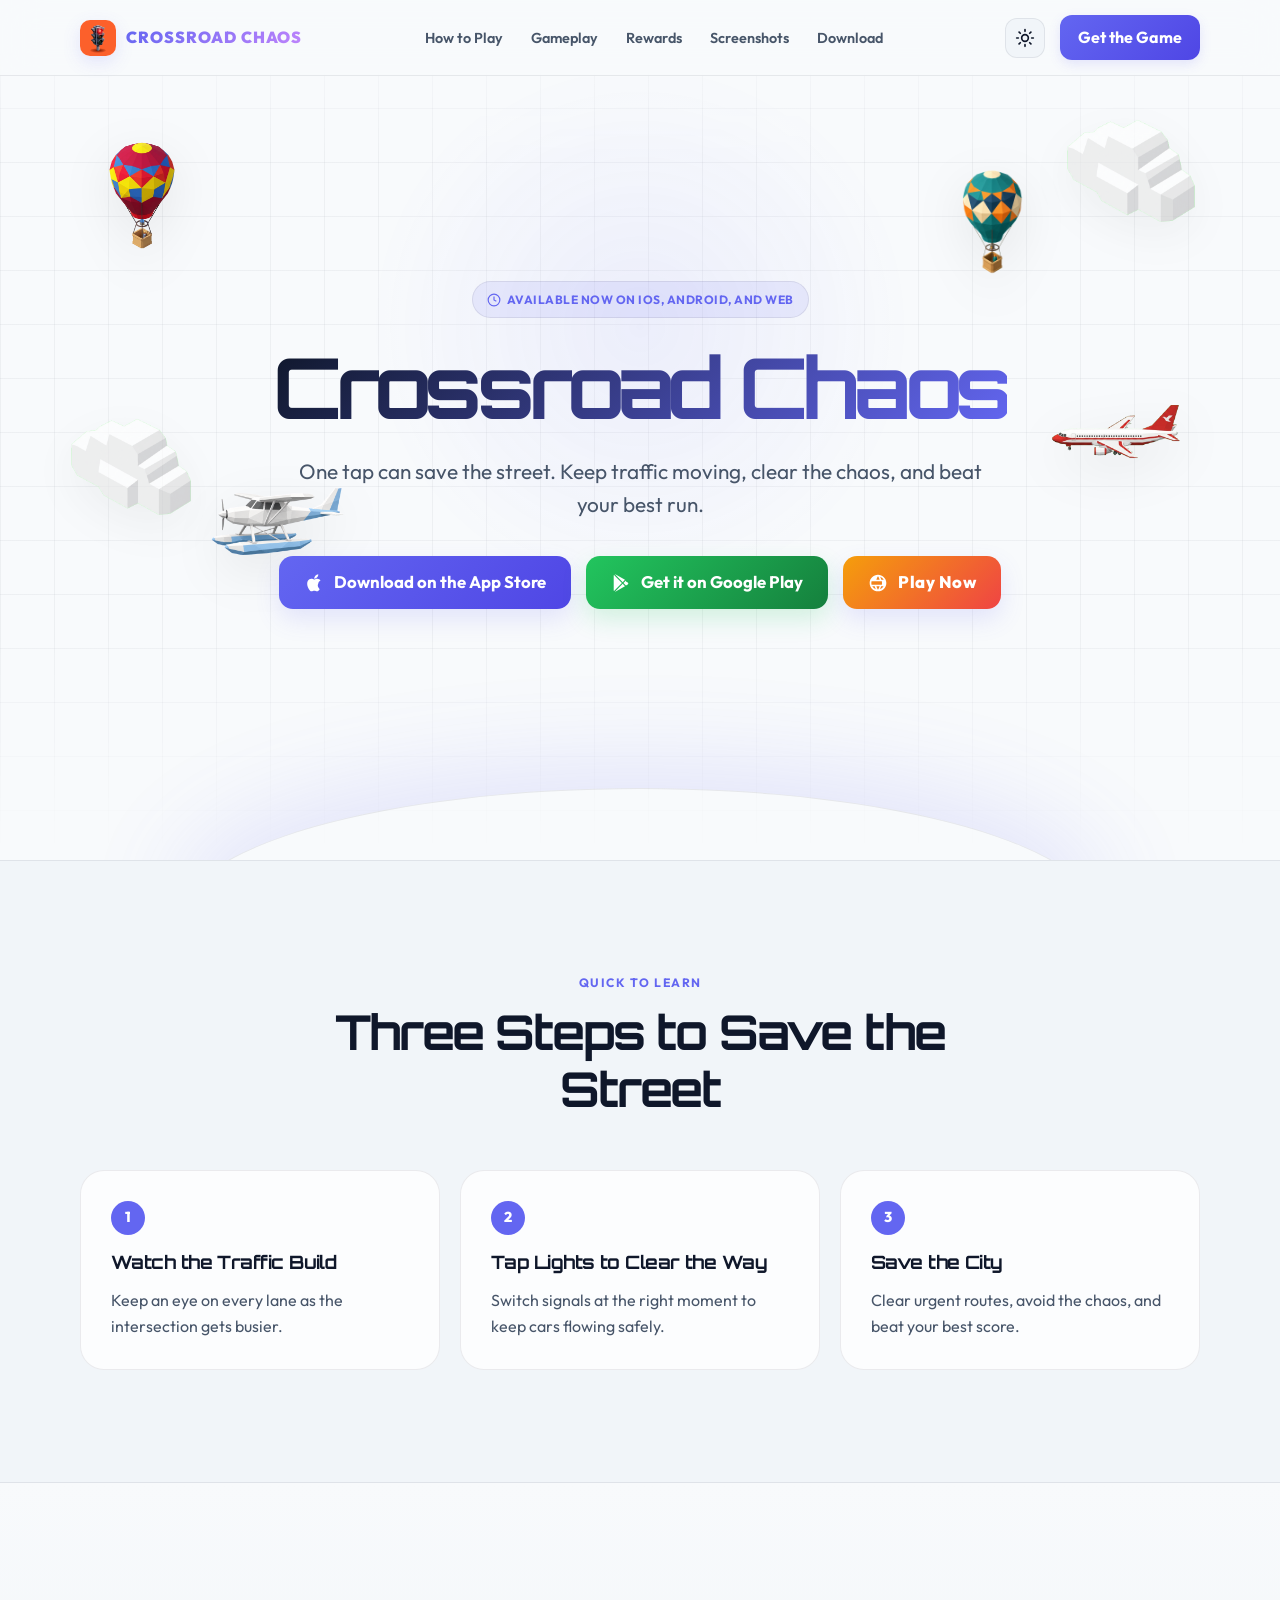
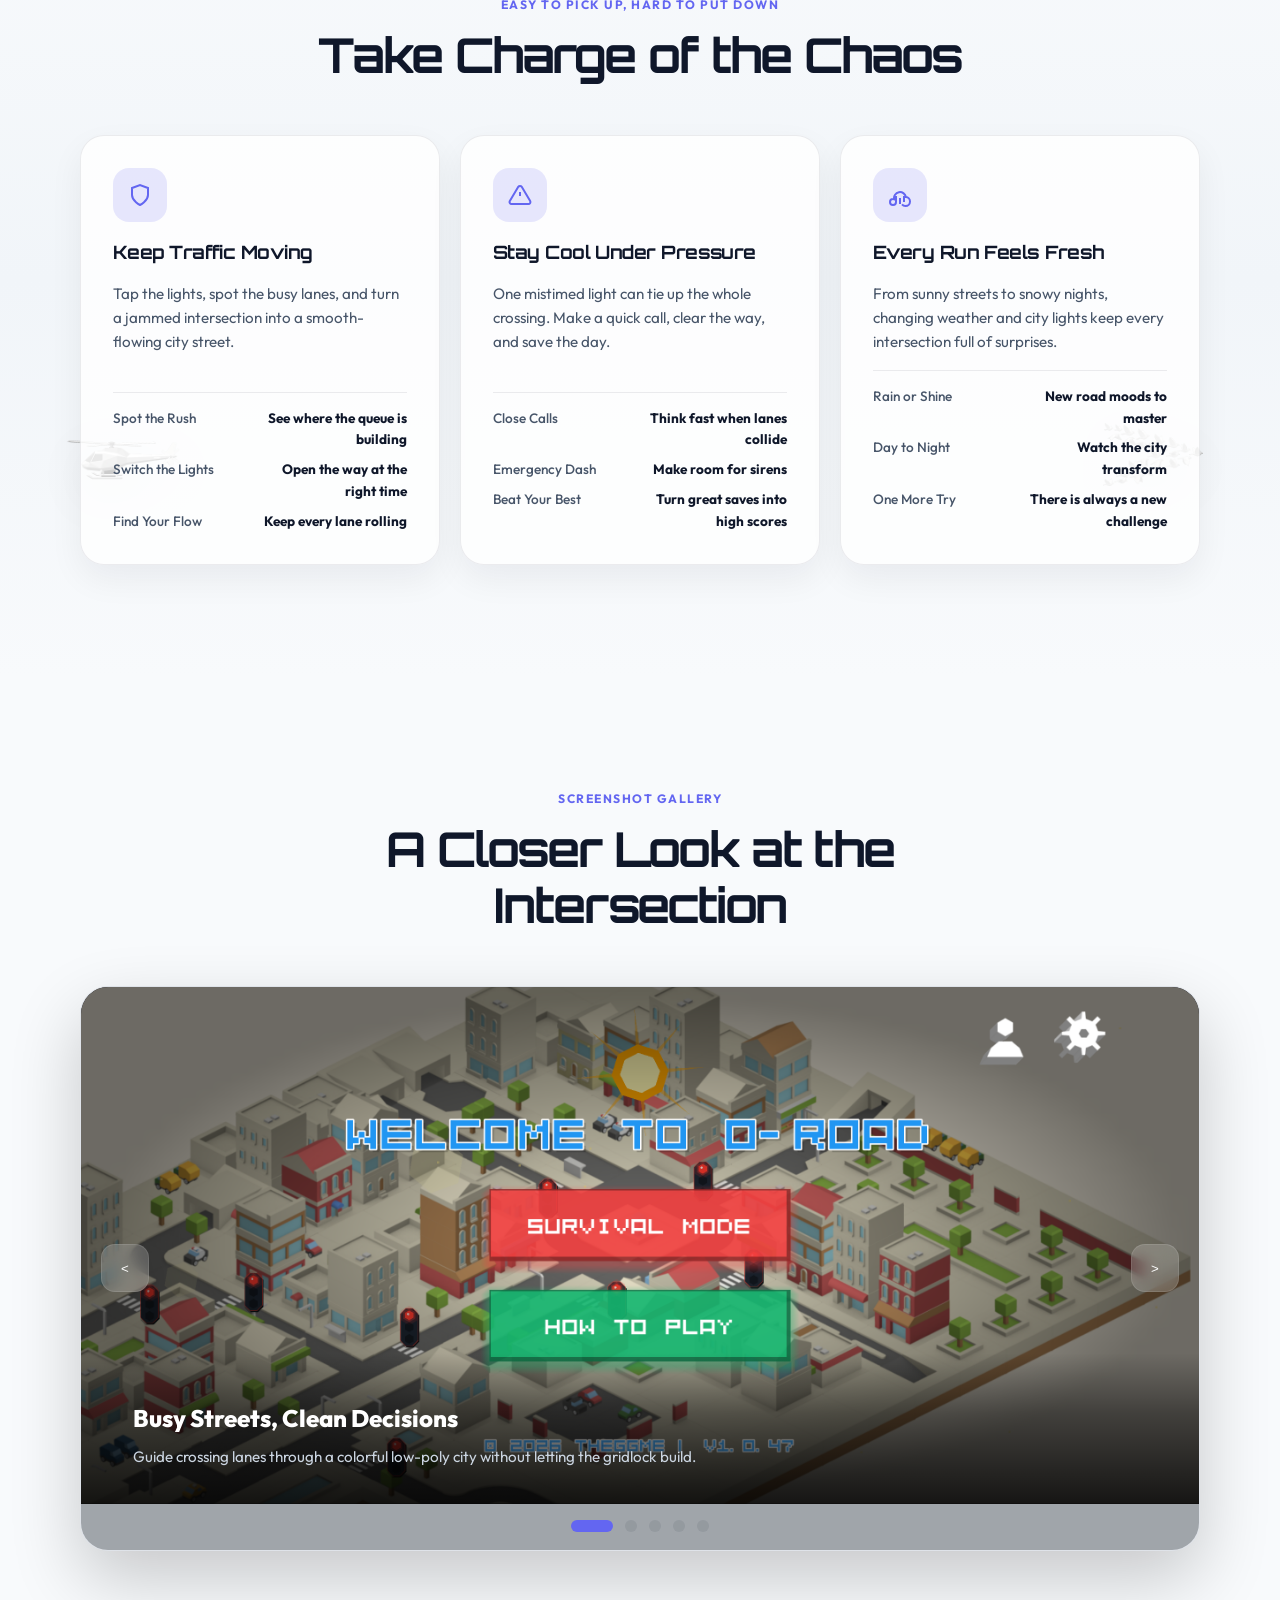
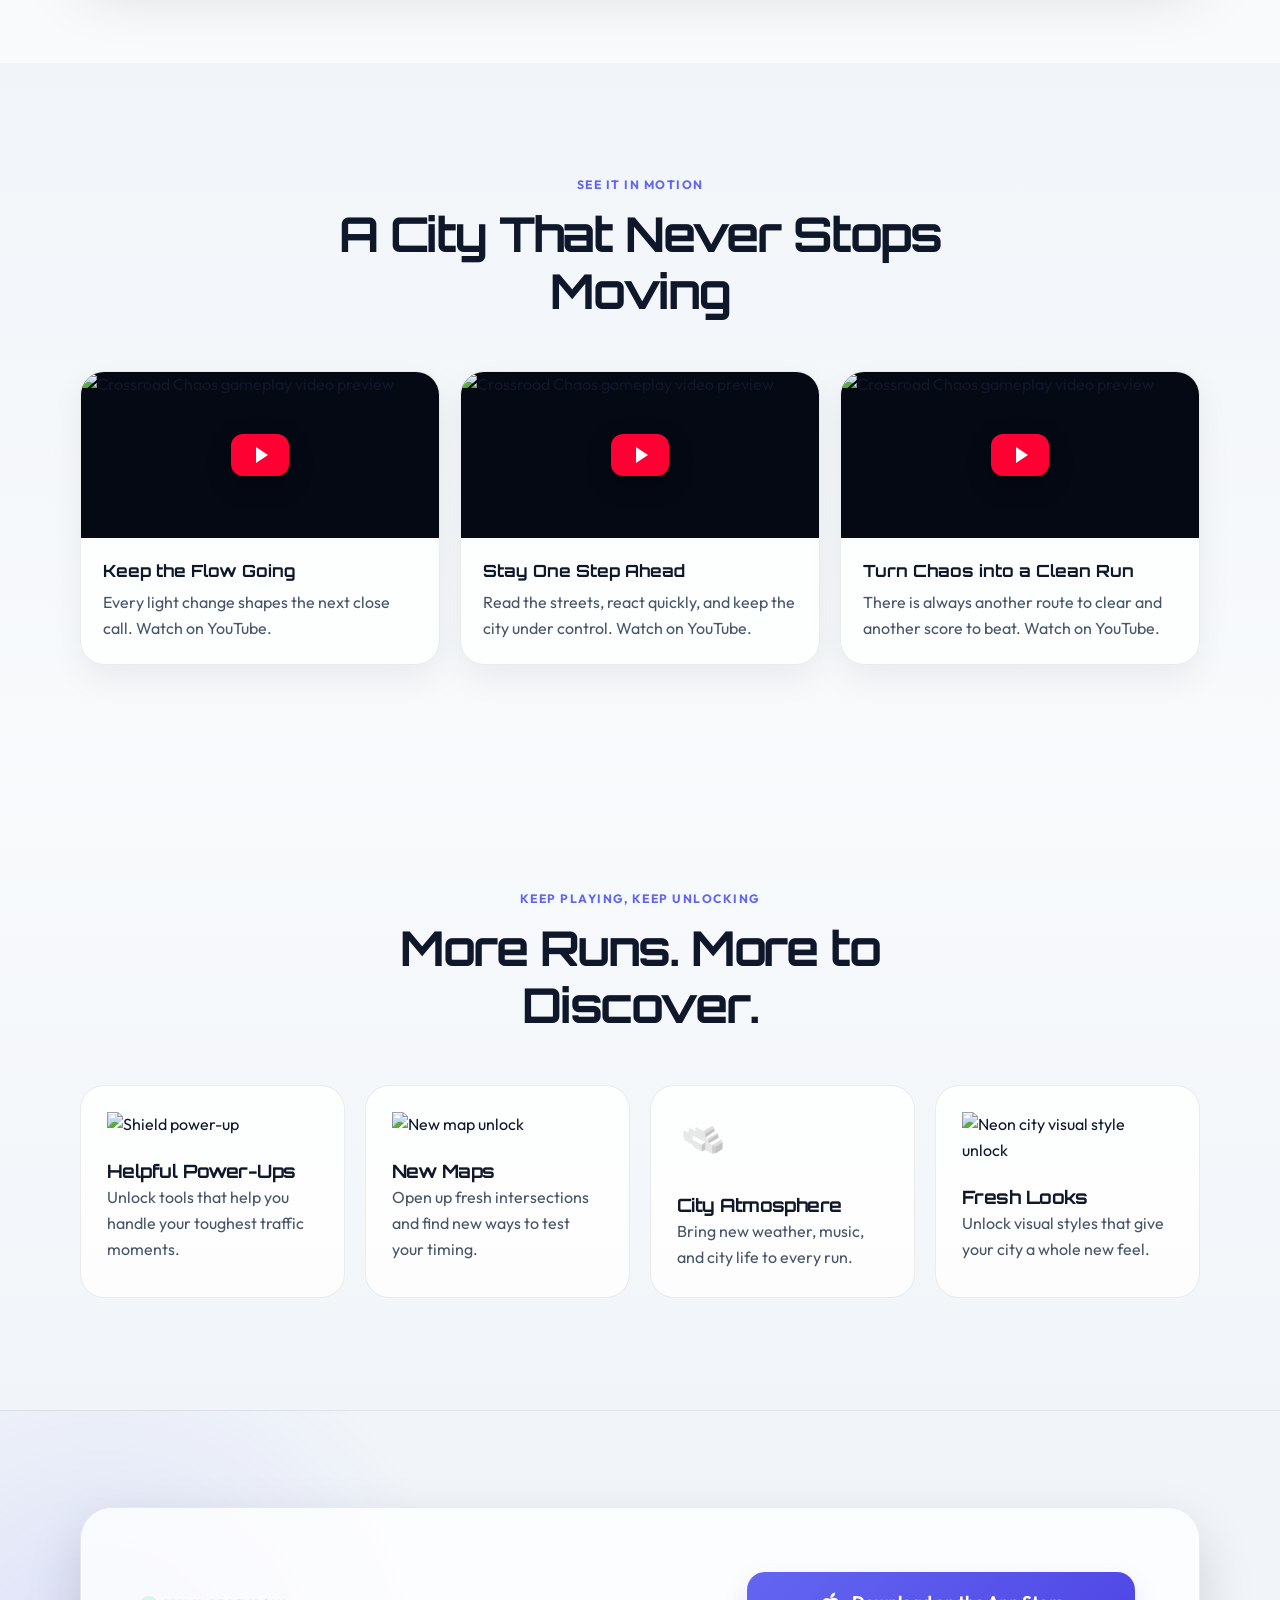
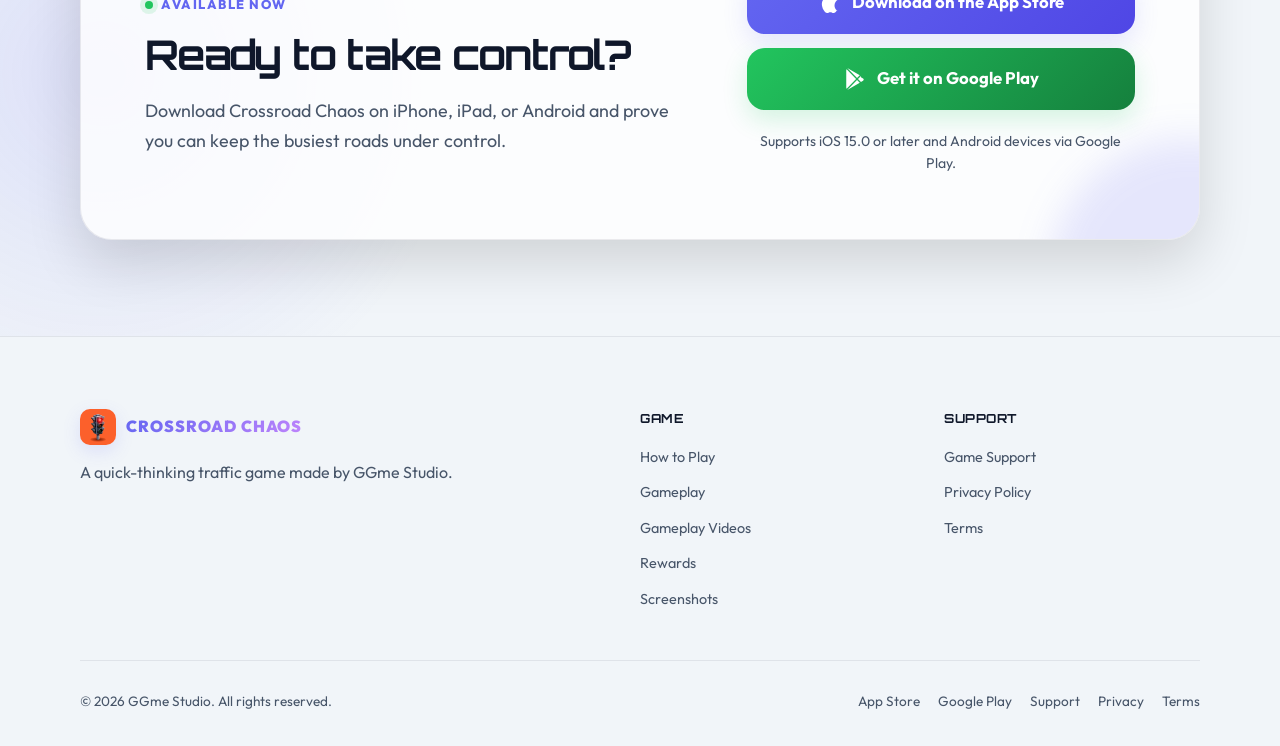
==== commit a9798eea: "update fix bug UI, optimize performance; update landing page" ====
--- a/index.html
+++ b/index.html
@@ -3,6 +3,7 @@
 <head>
   <meta charset="utf-8">
   <meta name="viewport" content="width=device-width, initial-scale=1.0">
+  <meta name="color-scheme" content="light dark">
   <title>Crossroad Chaos - Real-Time Traffic Control Game for iOS and Android</title>
   <link rel="apple-touch-icon" sizes="180x180" href="favicon_io/apple-touch-icon.png">
   <link rel="icon" type="image/png" sizes="32x32" href="favicon_io/favicon-32x32.png">
@@ -24,6 +25,11 @@
   <link rel="preconnect" href="https://fonts.gstatic.com" crossorigin>
   <link href="https://fonts.googleapis.com/css2?family=Orbitron:wght@500;700;900&family=Outfit:wght@300;400;600;800&display=swap" rel="stylesheet">
 
+  <script>
+    // Apply the operating system preference before the page renders.
+    document.documentElement.dataset.theme = window.matchMedia('(prefers-color-scheme: dark)').matches ? 'night' : 'day';
+  </script>
+
   <style>
     /* Design Tokens & CSS Variables */
     :root {
@@ -37,6 +43,7 @@
       --card-bg: rgba(255, 255, 255, 0.8);
       --card-border: rgba(15, 23, 42, 0.08);
       --glow-color: rgba(99, 102, 241, 0.15);
+      --page-width: 1120px;
     }
 
     [data-theme="night"] {
@@ -77,6 +84,12 @@
     a {
       color: inherit;
       text-decoration: none;
+    }
+
+    a:focus-visible,
+    button:focus-visible {
+      outline: 3px solid var(--accent-color);
+      outline-offset: 3px;
     }
 
     /* Glassmorphic Navbar */
@@ -607,6 +620,259 @@
       background-color: var(--accent-color);
     }
 
+    /* How-to-play, videos, and rewards */
+    .how-to-play {
+      background: var(--bg-secondary);
+      border-block: 1px solid var(--card-border);
+    }
+
+    .how-to-play-grid,
+    .video-grid,
+    .rewards-grid {
+      display: grid;
+      grid-template-columns: repeat(3, minmax(0, 1fr));
+      gap: 20px;
+    }
+
+    .play-step,
+    .video-card,
+    .reward-card {
+      background: var(--card-bg);
+      border: 1px solid var(--card-border);
+      border-radius: 24px;
+    }
+
+    .play-step {
+      padding: 30px;
+      display: flex;
+      flex-direction: column;
+      gap: 12px;
+    }
+
+    .step-number {
+      width: 34px;
+      height: 34px;
+      display: grid;
+      place-items: center;
+      border-radius: 50%;
+      background: var(--accent-color);
+      color: white;
+      font-weight: 800;
+      font-size: 0.9rem;
+    }
+
+    .play-step h3,
+    .reward-card h3 {
+      font-size: 1.15rem;
+      letter-spacing: -0.03em;
+    }
+
+    .play-step p,
+    .reward-card p,
+    .video-card p {
+      color: var(--text-secondary);
+      line-height: 1.6;
+    }
+
+    .videos {
+      background: linear-gradient(180deg, var(--bg-secondary), transparent);
+    }
+
+    .video-card {
+      display: block;
+      color: inherit;
+      text-decoration: none;
+      overflow: hidden;
+      box-shadow: 0 14px 34px rgba(15, 23, 42, 0.06);
+      transition: transform 0.25s ease, box-shadow 0.25s ease, border-color 0.25s ease;
+    }
+
+    .video-card:hover {
+      transform: translateY(-5px);
+      border-color: var(--accent-color);
+      box-shadow: 0 20px 42px var(--glow-color);
+    }
+
+    .video-thumbnail {
+      position: relative;
+      display: block;
+      overflow: hidden;
+      aspect-ratio: 905 / 418;
+      background: #050914;
+    }
+
+    .video-thumbnail img {
+      display: block;
+      width: 100%;
+      height: 100%;
+      object-fit: cover;
+      object-position: center;
+      transition: transform 0.35s ease;
+    }
+
+    .video-card:hover .video-thumbnail img {
+      transform: scale(1.04);
+    }
+
+    .video-play-button {
+      position: absolute;
+      inset: 50% auto auto 50%;
+      width: 58px;
+      height: 42px;
+      transform: translate(-50%, -50%);
+      display: grid;
+      place-items: center;
+      border-radius: 12px;
+      background: #ff0033;
+      color: white;
+      box-shadow: 0 8px 22px rgba(0, 0, 0, 0.35);
+    }
+
+    .video-play-button::before {
+      content: '';
+      margin-left: 3px;
+      border-top: 8px solid transparent;
+      border-bottom: 8px solid transparent;
+      border-left: 12px solid currentColor;
+    }
+
+    .video-card-copy {
+      padding: 20px 22px 22px;
+    }
+
+    .video-card h3 {
+      margin-bottom: 6px;
+      font-size: 1.05rem;
+    }
+
+    .rewards {
+      background: linear-gradient(180deg, transparent, var(--bg-secondary));
+    }
+
+    .rewards-grid {
+      grid-template-columns: repeat(4, minmax(0, 1fr));
+    }
+
+    .reward-card {
+      padding: 26px;
+      min-height: 100%;
+    }
+
+    .reward-icon {
+      width: 52px;
+      height: 52px;
+      object-fit: contain;
+      margin-bottom: 18px;
+    }
+
+    /* Download call-to-action */
+    .download-section {
+      padding: 96px 5%;
+      background:
+        radial-gradient(circle at 8% 50%, var(--glow-color), transparent 30%),
+        var(--bg-secondary);
+      border-top: 1px solid var(--card-border);
+      transition: background 0.5s ease, border-color 0.5s ease;
+    }
+
+    .download-card {
+      max-width: 1120px;
+      margin: 0 auto;
+      padding: clamp(32px, 5vw, 64px);
+      display: grid;
+      grid-template-columns: minmax(0, 1.15fr) minmax(340px, 0.85fr);
+      gap: clamp(32px, 6vw, 84px);
+      align-items: center;
+      text-align: left;
+      background: var(--card-bg);
+      border: 1px solid var(--card-border);
+      border-radius: 32px;
+      box-shadow: 0 22px 55px rgba(0, 0, 0, 0.14);
+      overflow: hidden;
+      position: relative;
+    }
+
+    .download-card::after {
+      content: '';
+      position: absolute;
+      width: 280px;
+      height: 280px;
+      right: -130px;
+      bottom: -180px;
+      border-radius: 50%;
+      background: var(--glow-color);
+      filter: blur(18px);
+      pointer-events: none;
+    }
+
+    .download-copy,
+    .download-actions {
+      position: relative;
+      z-index: 1;
+    }
+
+    .download-kicker {
+      display: inline-flex;
+      align-items: center;
+      gap: 8px;
+      color: var(--accent-color);
+      font-size: 0.8rem;
+      font-weight: 800;
+      letter-spacing: 0.12em;
+      text-transform: uppercase;
+    }
+
+    .download-kicker::before {
+      content: '';
+      width: 8px;
+      height: 8px;
+      border-radius: 50%;
+      background: #22c55e;
+      box-shadow: 0 0 0 5px rgba(34, 197, 94, 0.13);
+    }
+
+    .download-title {
+      margin: 14px 0 16px;
+      font-family: 'Orbitron', sans-serif;
+      font-size: clamp(1.75rem, 3.2vw, 2.75rem);
+      line-height: 1.22;
+      letter-spacing: -0.04em;
+    }
+
+    .download-description {
+      max-width: 610px;
+      color: var(--text-secondary);
+      font-size: clamp(1rem, 1.4vw, 1.12rem);
+      line-height: 1.65;
+    }
+
+    .download-actions {
+      display: flex;
+      flex-direction: column;
+      gap: 14px;
+    }
+
+    .download-actions .btn {
+      width: 100%;
+      min-height: 62px;
+      padding: 14px 28px;
+      border-radius: 18px;
+      font-size: 1.05rem;
+    }
+
+    .download-actions .btn svg {
+      flex: 0 0 auto;
+      width: 24px;
+      height: 24px;
+    }
+
+    .download-note {
+      margin-top: 6px;
+      color: var(--text-secondary);
+      font-size: 0.88rem;
+      text-align: center;
+    }
+
     /* Footer Styles */
     footer {
       background-color: var(--bg-secondary);
@@ -687,17 +953,299 @@
       gap: 15px;
     }
 
+    /* Site-wide visual system */
+    .navbar {
+      height: 76px;
+      padding-inline: max(5%, calc((100% - var(--page-width)) / 2));
+      background: color-mix(in srgb, var(--bg-primary) 82%, transparent);
+      backdrop-filter: blur(18px) saturate(150%);
+      -webkit-backdrop-filter: blur(18px) saturate(150%);
+    }
+
+    .logo-icon {
+      width: 36px;
+      height: 36px;
+      border-radius: 10px;
+      box-shadow: 0 6px 18px var(--glow-color);
+    }
+
+    .logo-text {
+      font-size: 1rem;
+      letter-spacing: 0.06em;
+      background: linear-gradient(135deg, var(--accent-color), #c084fc);
+      -webkit-background-clip: text;
+    }
+
+    .nav-links { gap: 28px; }
+    .nav-links a { font-size: 0.9rem; }
+
+    .theme-toggle-btn {
+      width: 40px;
+      height: 40px;
+      border-radius: 12px;
+    }
+
+    .btn-play-header {
+      padding: 10px 18px;
+      border-radius: 12px;
+    }
+
+    .hero {
+      min-height: min(860px, 100vh);
+      padding: 160px 5% 110px;
+      isolation: isolate;
+    }
+
+    .hero::before {
+      content: '';
+      position: absolute;
+      inset: 0;
+      z-index: 0;
+      background:
+        radial-gradient(circle at 50% 38%, var(--glow-color), transparent 33%),
+        linear-gradient(var(--card-border) 1px, transparent 1px),
+        linear-gradient(90deg, var(--card-border) 1px, transparent 1px);
+      background-size: auto, 54px 54px, 54px 54px;
+      mask-image: linear-gradient(to bottom, transparent, black 18%, black 74%, transparent);
+      opacity: 0.55;
+      pointer-events: none;
+    }
+
+    .hero::after {
+      content: '';
+      position: absolute;
+      width: min(74vw, 920px);
+      height: 260px;
+      bottom: -190px;
+      border: 1px solid var(--card-border);
+      border-radius: 50%;
+      box-shadow: 0 -20px 100px var(--glow-color);
+      z-index: 0;
+    }
+
+    .hero-content { max-width: 860px; }
+
+    .game-badge {
+      padding: 8px 14px;
+      border-radius: 999px;
+      font-size: 0.75rem;
+      background: color-mix(in srgb, var(--accent-color) 10%, transparent);
+    }
+
+    .hero-title {
+      font-size: clamp(3rem, 7vw, 5.25rem);
+      line-height: 1.04;
+      margin-bottom: 24px;
+      letter-spacing: -0.07em;
+    }
+
+    .hero-tagline {
+      font-size: clamp(1.08rem, 2vw, 1.3rem);
+      max-width: 700px;
+    }
+
+    .btn {
+      min-height: 52px;
+      padding: 13px 25px;
+      border-radius: 14px;
+    }
+
+    .play-now-btn:hover { transform: translateY(-3px); }
+
+    section {
+      padding: 112px max(5%, calc((100% - var(--page-width)) / 2));
+    }
+
+    .section-title-wrapper {
+      max-width: 680px;
+      margin: 0 auto 52px;
+    }
+
+    .section-subtitle {
+      font-size: 0.76rem;
+      margin-bottom: 12px;
+    }
+
+    .section-title {
+      font-size: clamp(2rem, 4vw, 3rem);
+      line-height: 1.18;
+      letter-spacing: -0.045em;
+    }
+
+    .features {
+      background: linear-gradient(180deg, transparent, var(--bg-secondary) 50%, transparent);
+    }
+
+    .features-grid { gap: 20px; }
+
+    .feature-card {
+      min-height: 100%;
+      border-radius: 24px;
+      padding: 32px;
+      box-shadow: 0 14px 34px rgba(15, 23, 42, 0.06);
+    }
+
+    .feature-card:hover { transform: translateY(-7px); }
+
+    .feature-icon-wrapper {
+      width: 54px;
+      height: 54px;
+      border-radius: 16px;
+    }
+
+    .feature-card h3 {
+      font-size: 1.15rem;
+      letter-spacing: -0.03em;
+    }
+
+    .feature-details { margin-top: auto; }
+
+    .detail-item {
+      display: grid;
+      grid-template-columns: minmax(0, 0.9fr) minmax(0, 1.1fr);
+      gap: 12px;
+    }
+
+    .detail-item span.value { text-align: right; }
+
+    .gallery-carousel-wrapper {
+      max-width: var(--page-width);
+      border-radius: 28px;
+      box-shadow: 0 28px 70px rgba(0, 0, 0, 0.2);
+    }
+
+    .carousel-overlay {
+      padding: 46px clamp(24px, 5vw, 52px) 34px;
+    }
+
+    .carousel-nav-btn {
+      width: 48px;
+      height: 48px;
+      border-radius: 14px;
+    }
+
+    .how-to-play-grid,
+    .video-grid,
+    .rewards-grid { gap: 20px; }
+
+    .download-section { padding-inline: max(5%, calc((100% - var(--page-width)) / 2)); }
+
+    footer {
+      padding: 72px max(5%, calc((100% - var(--page-width)) / 2)) 34px;
+    }
+
+    .footer-content {
+      gap: 48px;
+      margin-bottom: 48px;
+      max-width: var(--page-width);
+    }
+
+    .footer-brand p {
+      max-width: 440px;
+      font-size: 1rem;
+    }
+
+    .footer-links-group h4 { font-size: 0.78rem; }
+    .footer-bottom { max-width: var(--page-width); }
+
+    .footer-store-links {
+      display: flex;
+      flex-wrap: wrap;
+      gap: 8px 18px;
+    }
+
+    .footer-store-links a {
+      text-decoration: none !important;
+      transition: color 0.2s ease;
+    }
+
+    .footer-store-links a:hover { color: var(--accent-color); }
+
+    @media (prefers-reduced-motion: reduce) {
+      *, *::before, *::after {
+        scroll-behavior: auto !important;
+        transition-duration: 0.01ms !important;
+        animation-duration: 0.01ms !important;
+        animation-iteration-count: 1 !important;
+      }
+    }
+
     /* Responsive adjustments */
     @media (max-width: 768px) {
+      .navbar { padding-inline: 5%; }
+
+      .hero {
+        min-height: auto;
+        padding: 140px 5% 88px;
+      }
+
       .hero-title {
-        font-size: 2.8rem;
+        font-size: clamp(2.75rem, 12vw, 4rem);
       }
+
       .nav-links {
         display: none;
       }
+
+      section { padding: 78px 5%; }
+
       .floating-bg {
         display: none; /* Hide floating elements on mobile for clean screen spacing */
       }
+
+      .section-title-wrapper { margin-bottom: 36px; }
+      .feature-card { padding: 28px; }
+      .how-to-play-grid,
+      .video-grid { grid-template-columns: 1fr; }
+      .rewards-grid { grid-template-columns: repeat(2, minmax(0, 1fr)); }
+      .carousel-nav-btn.prev { left: 12px; }
+      .carousel-nav-btn.next { right: 12px; }
+      .carousel-overlay { padding: 48px 24px 24px; }
+
+      .download-section {
+        padding: 64px 5%;
+      }
+
+      .download-card {
+        grid-template-columns: 1fr;
+        gap: 30px;
+        border-radius: 24px;
+      }
+
+      footer { padding: 60px 5% 28px; }
+    }
+
+    @media (max-width: 600px) {
+      .navbar { height: 68px; }
+      .logo-container { gap: 8px; }
+
+      .logo-text {
+        max-width: 145px;
+        font-size: 0.78rem;
+        line-height: 1.1;
+      }
+
+      .nav-right { gap: 8px; }
+      .btn-play-header { display: none; }
+      .hero { padding-top: 118px; }
+
+      .game-badge {
+        font-size: 0.68rem;
+        letter-spacing: 0.04em;
+      }
+
+      .hero-cta { width: min(100%, 340px); }
+      .hero-cta .btn { width: 100%; }
+      .carousel-title { font-size: 1.15rem; }
+      .carousel-desc { font-size: 0.85rem; }
+      .carousel-nav-btn { display: none; }
+      .carousel-dots { padding-block: 13px; }
+      .carousel-dot { width: 9px; height: 9px; }
+      .carousel-dot.active { width: 30px; }
+      .footer-content { gap: 32px; }
+      .footer-brand { min-width: 0; }
+      .footer-bottom { padding-top: 24px; }
+      .rewards-grid { grid-template-columns: 1fr; }
     }
 
     @media (max-width: 480px) {
@@ -711,10 +1259,27 @@
         padding: 13px 18px;
         font-size: 0.95rem;
       }
+
+      .download-card {
+        padding: 30px 24px;
+      }
+
+      .download-actions .btn {
+        max-width: none;
+        min-height: 58px;
+        font-size: 1rem;
+      }
+
+      .detail-item {
+        grid-template-columns: 1fr;
+        gap: 2px;
+      }
+
+      .detail-item span.value { text-align: left; }
     }
   </style>
 </head>
-<body data-theme="night">
+<body>
 
   <!-- Navigation Bar -->
   <nav class="navbar">
@@ -724,7 +1289,9 @@
     </div>
     
     <ul class="nav-links">
+      <li><a href="#how-to-play">How to Play</a></li>
       <li><a href="#features">Gameplay</a></li>
+      <li><a href="#rewards">Rewards</a></li>
       <li><a href="#gallery">Screenshots</a></li>
       <li><a href="#download">Download</a></li>
     </ul>
@@ -757,7 +1324,7 @@
       </div>
       <h1 class="hero-title">Crossroad Chaos</h1>
       <p class="hero-tagline">
-        Take command of a living intersection where every light matters. Time your signals, clear urgent routes, and keep the city moving before chaos takes over.
+        One tap can save the street. Keep traffic moving, clear the chaos, and beat your best run.
       </p>
       
       <div class="hero-cta">
@@ -777,6 +1344,32 @@
     </div>
   </section>
 
+  <!-- How to Play Section -->
+  <section class="how-to-play" id="how-to-play" aria-labelledby="how-to-play-title">
+    <div class="section-title-wrapper">
+      <span class="section-subtitle">Quick to Learn</span>
+      <h2 class="section-title" id="how-to-play-title">Three Steps to Save the Street</h2>
+    </div>
+
+    <div class="how-to-play-grid">
+      <article class="play-step">
+        <span class="step-number">1</span>
+        <h3>Watch the Traffic Build</h3>
+        <p>Keep an eye on every lane as the intersection gets busier.</p>
+      </article>
+      <article class="play-step">
+        <span class="step-number">2</span>
+        <h3>Tap Lights to Clear the Way</h3>
+        <p>Switch signals at the right moment to keep cars flowing safely.</p>
+      </article>
+      <article class="play-step">
+        <span class="step-number">3</span>
+        <h3>Save the City</h3>
+        <p>Clear urgent routes, avoid the chaos, and beat your best score.</p>
+      </article>
+    </div>
+  </section>
+
   <!-- Feature Grid Section -->
   <section class="features" id="features">
     <!-- Floating Low-Poly Weather Elements -->
@@ -784,8 +1377,8 @@
     <img src="assets/weather/birds_lowpoly.png" class="floating-bg birds" alt="Flock of Birds">
 
     <div class="section-title-wrapper">
-      <span class="section-subtitle">Fast, Focused, Tactical</span>
-      <h2 class="section-title">Built for Split-Second Decisions</h2>
+      <span class="section-subtitle">Easy to Pick Up, Hard to Put Down</span>
+      <h2 class="section-title">Take Charge of the Chaos</h2>
     </div>
 
     <div class="features-grid">
@@ -795,21 +1388,21 @@
           <!-- Shield/Police Icon -->
           <svg width="24" height="24" viewBox="0 0 24 24" fill="none" stroke="currentColor" stroke-width="2"><path d="M12 22s8-4 8-10V5l-8-3-8 3v7c0 6 8 10 8 10z"/></svg>
         </div>
-        <h3>Traffic Priorities</h3>
-        <p>Balance everyday traffic with urgent vehicles and protected convoys. Each lane, route, and siren asks for a different kind of timing.</p>
+        <h3>Keep Traffic Moving</h3>
+        <p>Tap the lights, spot the busy lanes, and turn a jammed intersection into a smooth-flowing city street.</p>
         
         <div class="feature-details">
           <div class="detail-item">
-            <span class="label">City Traffic</span>
-            <span class="value">Cars, taxis, trucks</span>
+            <span class="label">Spot the Rush</span>
+            <span class="value">See where the queue is building</span>
           </div>
           <div class="detail-item">
-            <span class="label">Emergency Routes</span>
-            <span class="value">Ambulance and police</span>
+            <span class="label">Switch the Lights</span>
+            <span class="value">Open the way at the right time</span>
           </div>
           <div class="detail-item">
-            <span class="label">VIP Convoys</span>
-            <span class="value">Escorted limo routes</span>
+            <span class="label">Find Your Flow</span>
+            <span class="value">Keep every lane rolling</span>
           </div>
         </div>
       </div>
@@ -820,21 +1413,21 @@
           <!-- Alert Triangle Icon -->
           <svg width="24" height="24" viewBox="0 0 24 24" fill="none" stroke="currentColor" stroke-width="2"><path d="M10.29 3.86L1.82 18a2 2 0 0 0 1.71 3h16.94a2 2 0 0 0 1.71-3L13.71 3.86a2 2 0 0 0-3.42 0zM12 9v4M12 17h.01"/></svg>
         </div>
-        <h3>Risk & Pressure</h3>
-        <p>Every mistake has momentum. Crashes cost lives, long queues drain points, and impatient drivers make the intersection harder to control.</p>
+        <h3>Stay Cool Under Pressure</h3>
+        <p>One mistimed light can tie up the whole crossing. Make a quick call, clear the way, and save the day.</p>
         
         <div class="feature-details">
           <div class="detail-item">
-            <span class="label">Crash Limit</span>
-            <span class="value">3 lives per run</span>
+            <span class="label">Close Calls</span>
+            <span class="value">Think fast when lanes collide</span>
           </div>
           <div class="detail-item">
-            <span class="label">Recovery Delay</span>
-            <span class="value">1.5 - 2.5s after impact</span>
+            <span class="label">Emergency Dash</span>
+            <span class="value">Make room for sirens</span>
           </div>
           <div class="detail-item">
-            <span class="label">Queue Pressure</span>
-            <span class="value">Drivers react after 2 cycles</span>
+            <span class="label">Beat Your Best</span>
+            <span class="value">Turn great saves into high scores</span>
           </div>
         </div>
       </div>
@@ -845,21 +1438,21 @@
           <!-- Cloud Drizzle Icon -->
           <svg width="24" height="24" viewBox="0 0 24 24" fill="none" stroke="currentColor" stroke-width="2"><path d="M8 19c0 1.66-1.34 3-3 3s-3-1.34-3-3 1.34-3 3-3c.4 0 .76.08 1.1.22a6 6 0 0 1 11.8-2.22A4.5 4.5 0 0 1 22 18.5c0 2.49-2.01 4.5-4.5 4.5a4.5 4.5 0 0 1-3.5-1.63M16 13v6M8 13v6M12 15v6"/></svg>
         </div>
-        <h3>Changing Conditions</h3>
-        <p>Weather and time of day change how the road feels. Rain, snow, headlights, and light beacons all reshape your rhythm mid-run.</p>
+        <h3>Every Run Feels Fresh</h3>
+        <p>From sunny streets to snowy nights, changing weather and city lights keep every intersection full of surprises.</p>
         
         <div class="feature-details">
           <div class="detail-item">
-            <span class="label">Rain</span>
-            <span class="value">Slower roads, tire spray</span>
+            <span class="label">Rain or Shine</span>
+            <span class="value">New road moods to master</span>
           </div>
           <div class="detail-item">
-            <span class="label">Snow</span>
-            <span class="value">Reduced speed, drifting flurries</span>
+            <span class="label">Day to Night</span>
+            <span class="value">Watch the city transform</span>
           </div>
           <div class="detail-item">
-            <span class="label">Day & Night</span>
-            <span class="value">Headlights and glowing signals</span>
+            <span class="label">One More Try</span>
+            <span class="value">There is always a new challenge</span>
           </div>
         </div>
       </div>
@@ -924,28 +1517,100 @@
     </div>
   </section>
 
+  <!-- Gameplay Videos Section -->
+  <section class="videos" id="videos" aria-labelledby="videos-title">
+    <div class="section-title-wrapper">
+      <span class="section-subtitle">See It in Motion</span>
+      <h2 class="section-title" id="videos-title">A City That Never Stops Moving</h2>
+    </div>
+
+    <div class="video-grid">
+      <a class="video-card" href="https://youtu.be/5i8locKlKF4?si=BMd9lnMFyZkhmVGU" target="_blank" rel="noopener noreferrer" aria-label="Watch Crossroad Chaos gameplay video 1 on YouTube">
+        <span class="video-thumbnail">
+          <img src="https://i.ytimg.com/vi/5i8locKlKF4/hqdefault.jpg" alt="Crossroad Chaos gameplay video preview" loading="lazy">
+          <span class="video-play-button" aria-hidden="true"></span>
+        </span>
+        <div class="video-card-copy">
+          <h3>Keep the Flow Going</h3>
+          <p>Every light change shapes the next close call. Watch on YouTube.</p>
+        </div>
+      </a>
+      <a class="video-card" href="https://youtu.be/A_w4ApOPEME?si=QpOCog9W4BgdLclL" target="_blank" rel="noopener noreferrer" aria-label="Watch Crossroad Chaos gameplay video 2 on YouTube">
+        <span class="video-thumbnail">
+          <img src="https://i.ytimg.com/vi/A_w4ApOPEME/hqdefault.jpg" alt="Crossroad Chaos gameplay video preview" loading="lazy">
+          <span class="video-play-button" aria-hidden="true"></span>
+        </span>
+        <div class="video-card-copy">
+          <h3>Stay One Step Ahead</h3>
+          <p>Read the streets, react quickly, and keep the city under control. Watch on YouTube.</p>
+        </div>
+      </a>
+      <a class="video-card" href="https://youtu.be/5J8nTmxI6QQ?si=_IXx2DUiZ6fAo8Ph" target="_blank" rel="noopener noreferrer" aria-label="Watch Crossroad Chaos gameplay video 3 on YouTube">
+        <span class="video-thumbnail">
+          <img src="https://i.ytimg.com/vi/5J8nTmxI6QQ/hqdefault.jpg" alt="Crossroad Chaos gameplay video preview" loading="lazy">
+          <span class="video-play-button" aria-hidden="true"></span>
+        </span>
+        <div class="video-card-copy">
+          <h3>Turn Chaos into a Clean Run</h3>
+          <p>There is always another route to clear and another score to beat. Watch on YouTube.</p>
+        </div>
+      </a>
+    </div>
+  </section>
+
+  <!-- Rewards Section -->
+  <section class="rewards" id="rewards" aria-labelledby="rewards-title">
+    <div class="section-title-wrapper">
+      <span class="section-subtitle">Keep Playing, Keep Unlocking</span>
+      <h2 class="section-title" id="rewards-title">More Runs. More to Discover.</h2>
+    </div>
+
+    <div class="rewards-grid">
+      <article class="reward-card">
+        <img src="assets/ui/powerup_shield.svg" class="reward-icon" alt="Shield power-up">
+        <h3>Helpful Power-Ups</h3>
+        <p>Unlock tools that help you handle your toughest traffic moments.</p>
+      </article>
+      <article class="reward-card">
+        <img src="assets/ui/play.svg" class="reward-icon" alt="New map unlock">
+        <h3>New Maps</h3>
+        <p>Open up fresh intersections and find new ways to test your timing.</p>
+      </article>
+      <article class="reward-card">
+        <img src="assets/weather/cloud_lowpoly.png" class="reward-icon" alt="Weather unlock">
+        <h3>City Atmosphere</h3>
+        <p>Bring new weather, music, and city life to every run.</p>
+      </article>
+      <article class="reward-card">
+        <img src="assets/ui/filter_neon_city.svg" class="reward-icon" alt="Neon city visual style unlock">
+        <h3>Fresh Looks</h3>
+        <p>Unlock visual styles that give your city a whole new feel.</p>
+      </article>
+    </div>
+  </section>
+
   <!-- Download Call-to-action Section -->
-  <section class="download-section" id="download" style="text-align: center; background-color: var(--bg-secondary); border-top: 1px solid var(--card-border); padding: 100px 5%;">
-    <div style="max-width: 600px; margin: 0 auto; display: flex; flex-direction: column; gap: 20px; align-items: center;">
-      <h2 style="font-size: 2.5rem; font-family: 'Orbitron';">READY TO TAKE CONTROL?</h2>
-      <p style="color: var(--text-secondary); font-size: 1.1rem;">
-        Download Crossroad Chaos on iPhone, iPad, or Android and prove you can keep the busiest roads under control.
-      </p>
-      
-      <div style="display: flex; flex-wrap: wrap; gap: 15px; margin-top: 20px;">
-        <a href="https://apps.apple.com/us/app/crossroad-chaos/id6762072095" target="_blank" rel="noopener noreferrer" class="btn btn-primary" style="padding: 16px 36px; border-radius: 40px; font-size: 1.1rem;">
-          <svg width="22" height="22" viewBox="0 0 24 24" fill="currentColor" style="margin-right:5px;"><path d="M18.71,19.5C17.88,20.74,17,21.95,15.66,22c-1.34,.05-1.77-.77-3.29-.77-1.53,0-2,.75-3.27,.8-1.31,.05-2.3-1.32-3.14-2.53C4.25,17,2.94,12.45,4.7,9.39c.87-1.52,2.43-2.48,4.12-2.51,1.28-.02,2.5,.87,3.29,.87,.78,0,2.26-1.07,3.81-.91,1.66,.07,3.02,.72,3.92,1.84a6.79,6.79,0,0,0-3.32,5.76c.02,4,3.25,5.34,3.28,5.35ZM15.8,5.17A5.23,5.23,0,0,0,17.16,1.4a5.27,5.27,0,0,0-3.53,1.83,5.08,5.08,0,0,0-1.42,3.67,4.35,4.35,0,0,0,3.59-1.73Z"/></svg>
+  <section class="download-section" id="download" aria-labelledby="download-title">
+    <div class="download-card">
+      <div class="download-copy">
+        <span class="download-kicker">Available now</span>
+        <h2 class="download-title" id="download-title">Ready to take control?</h2>
+        <p class="download-description">
+          Download Crossroad Chaos on iPhone, iPad, or Android and prove you can keep the busiest roads under control.
+        </p>
+      </div>
+
+      <div class="download-actions">
+        <a href="https://apps.apple.com/us/app/crossroad-chaos/id6762072095" target="_blank" rel="noopener noreferrer" class="btn btn-primary">
+          <svg viewBox="0 0 24 24" fill="currentColor" aria-hidden="true"><path d="M18.71,19.5C17.88,20.74,17,21.95,15.66,22c-1.34,.05-1.77-.77-3.29-.77-1.53,0-2,.75-3.27,.8-1.31,.05-2.3-1.32-3.14-2.53C4.25,17,2.94,12.45,4.7,9.39c.87-1.52,2.43-2.48,4.12-2.51,1.28-.02,2.5,.87,3.29,.87,.78,0,2.26-1.07,3.81-.91,1.66,.07,3.02,.72,3.92,1.84a6.79,6.79,0,0,0-3.32,5.76c.02,4,3.25,5.34,3.28,5.35ZM15.8,5.17A5.23,5.23,0,0,0,17.16,1.4a5.27,5.27,0,0,0-3.53,1.83,5.08,5.08,0,0,0-1.42,3.67,4.35,4.35,0,0,0,3.59-1.73Z"/></svg>
           Download on the App Store
         </a>
-        <a href="https://play.google.com/store/apps/details?id=com.ggme.oroad" target="_blank" rel="noopener noreferrer" class="btn btn-android" style="padding: 16px 36px; border-radius: 40px; font-size: 1.1rem;">
-          <svg width="22" height="22" viewBox="0 0 24 24" fill="currentColor" style="margin-right:5px;"><path d="M3.63 2.26a1.4 1.4 0 0 0-.38.97v17.54c0 .35.13.69.38.97l9.47-9.74L3.63 2.26Zm10.4 8.78 2.76-2.84L5.1 1.48c-.2-.12-.41-.18-.62-.19l9.55 9.75Zm0 1.92-9.55 9.75c.21-.01.42-.07.62-.19l11.69-6.72-2.76-2.84Zm3.93-3.89-3 2.93 3 2.93 2.1-1.21c.46-.26.69-.69.69-1.12s-.23-.86-.69-1.12l-2.1-1.21Z"/></svg>
+        <a href="https://play.google.com/store/apps/details?id=com.ggme.oroad" target="_blank" rel="noopener noreferrer" class="btn btn-android">
+          <svg viewBox="0 0 24 24" fill="currentColor" aria-hidden="true"><path d="M3.63 2.26a1.4 1.4 0 0 0-.38.97v17.54c0 .35.13.69.38.97l9.47-9.74L3.63 2.26Zm10.4 8.78 2.76-2.84L5.1 1.48c-.2-.12-.41-.18-.62-.19l9.55 9.75Zm0 1.92-9.55 9.75c.21-.01.42-.07.62-.19l11.69-6.72-2.76-2.84Zm3.93-3.89-3 2.93 3 2.93 2.1-1.21c.46-.26.69-.69.69-1.12s-.23-.86-.69-1.12l-2.1-1.21Z"/></svg>
           Get it on Google Play
         </a>
+        <p class="download-note">Supports iOS 15.0 or later and Android devices via Google Play.</p>
       </div>
-      
-      <span style="color: var(--text-secondary); font-size: 0.85rem; margin-top: 10px;">
-        Supports iOS 15.0 or later and Android devices via Google Play.
-      </span>
     </div>
   </section>
 
@@ -957,13 +1622,16 @@
           <img src="icon_1024.png" class="logo-icon" alt="Crossroad Chaos Logo">
           <span class="logo-text">CROSSROAD CHAOS</span>
         </div>
-        <p>A real-time traffic control puzzle game about timing, pressure, and keeping a beautiful low-poly city in motion.</p>
+        <p>A quick-thinking traffic game made by GGme Studio.</p>
       </div>
 
       <div class="footer-links-group">
         <h4>Game</h4>
         <ul>
+          <li><a href="#how-to-play">How to Play</a></li>
           <li><a href="#features">Gameplay</a></li>
+          <li><a href="#videos">Gameplay Videos</a></li>
+          <li><a href="#rewards">Rewards</a></li>
           <li><a href="#gallery">Screenshots</a></li>
         </ul>
       </div>
@@ -980,12 +1648,12 @@
 
     <div class="footer-bottom">
       <div>&copy; 2026 GGme Studio. All rights reserved.</div>
-      <div>
-        <a href="https://apps.apple.com/us/app/crossroad-chaos/id6762072095" target="_blank" rel="noopener noreferrer" style="margin-right: 15px; text-decoration: underline;">App Store</a>
-        <a href="https://play.google.com/store/apps/details?id=com.ggme.oroad" target="_blank" rel="noopener noreferrer" style="margin-right: 15px; text-decoration: underline;">Google Play</a>
-        <a href="game_support.html" style="margin-right: 15px; text-decoration: underline;">Support</a>
-        <a href="privacy.html" style="margin-right: 15px; text-decoration: underline;">Privacy</a>
-        <a href="terms.html" style="text-decoration: underline;">Terms</a>
+      <div class="footer-store-links">
+        <a href="https://apps.apple.com/us/app/crossroad-chaos/id6762072095" target="_blank" rel="noopener noreferrer">App Store</a>
+        <a href="https://play.google.com/store/apps/details?id=com.ggme.oroad" target="_blank" rel="noopener noreferrer">Google Play</a>
+        <a href="game_support.html">Support</a>
+        <a href="privacy.html">Privacy</a>
+        <a href="terms.html">Terms</a>
       </div>
     </div>
   </footer>
@@ -993,27 +1661,41 @@
   <!-- Page Logic -->
   <script>
     // Theme Mode Toggle
-    let themeMode = 'night';
+    const colorSchemeQuery = window.matchMedia('(prefers-color-scheme: dark)');
+    let themeMode = colorSchemeQuery.matches ? 'night' : 'day';
     const themeBtn = document.getElementById('theme-btn');
     const sunIcon = document.getElementById('sun-icon');
     const moonIcon = document.getElementById('moon-icon');
 
+    function applyTheme(mode) {
+      themeMode = mode;
+      document.documentElement.dataset.theme = mode;
+      sunIcon.style.display = mode === 'day' ? 'block' : 'none';
+      moonIcon.style.display = mode === 'night' ? 'block' : 'none';
+      themeBtn.setAttribute('aria-pressed', String(mode === 'night'));
+      const nextMode = mode === 'night' ? 'day' : 'night';
+      themeBtn.setAttribute('aria-label', `Switch to ${nextMode} mode`);
+      themeBtn.title = `Switch to ${nextMode} mode`;
+    }
+
     window.addEventListener('DOMContentLoaded', () => {
-      document.body.setAttribute('data-theme', themeMode);
+      applyTheme(themeMode);
       buildCarouselDots();
     });
 
     themeBtn.addEventListener('click', () => {
-      themeMode = themeMode === 'night' ? 'day' : 'night';
-      document.body.setAttribute('data-theme', themeMode);
-      if (themeMode === 'night') {
-        sunIcon.style.display = 'none';
-        moonIcon.style.display = 'block';
-      } else {
-        sunIcon.style.display = 'block';
-        moonIcon.style.display = 'none';
-      }
+      applyTheme(themeMode === 'night' ? 'day' : 'night');
     });
+
+    function syncThemeWithSystem(event) {
+      applyTheme(event.matches ? 'night' : 'day');
+    }
+
+    if (colorSchemeQuery.addEventListener) {
+      colorSchemeQuery.addEventListener('change', syncThemeWithSystem);
+    } else {
+      colorSchemeQuery.addListener(syncThemeWithSystem);
+    }
 
     // Carousel Logic
     let currentSlide = 0;
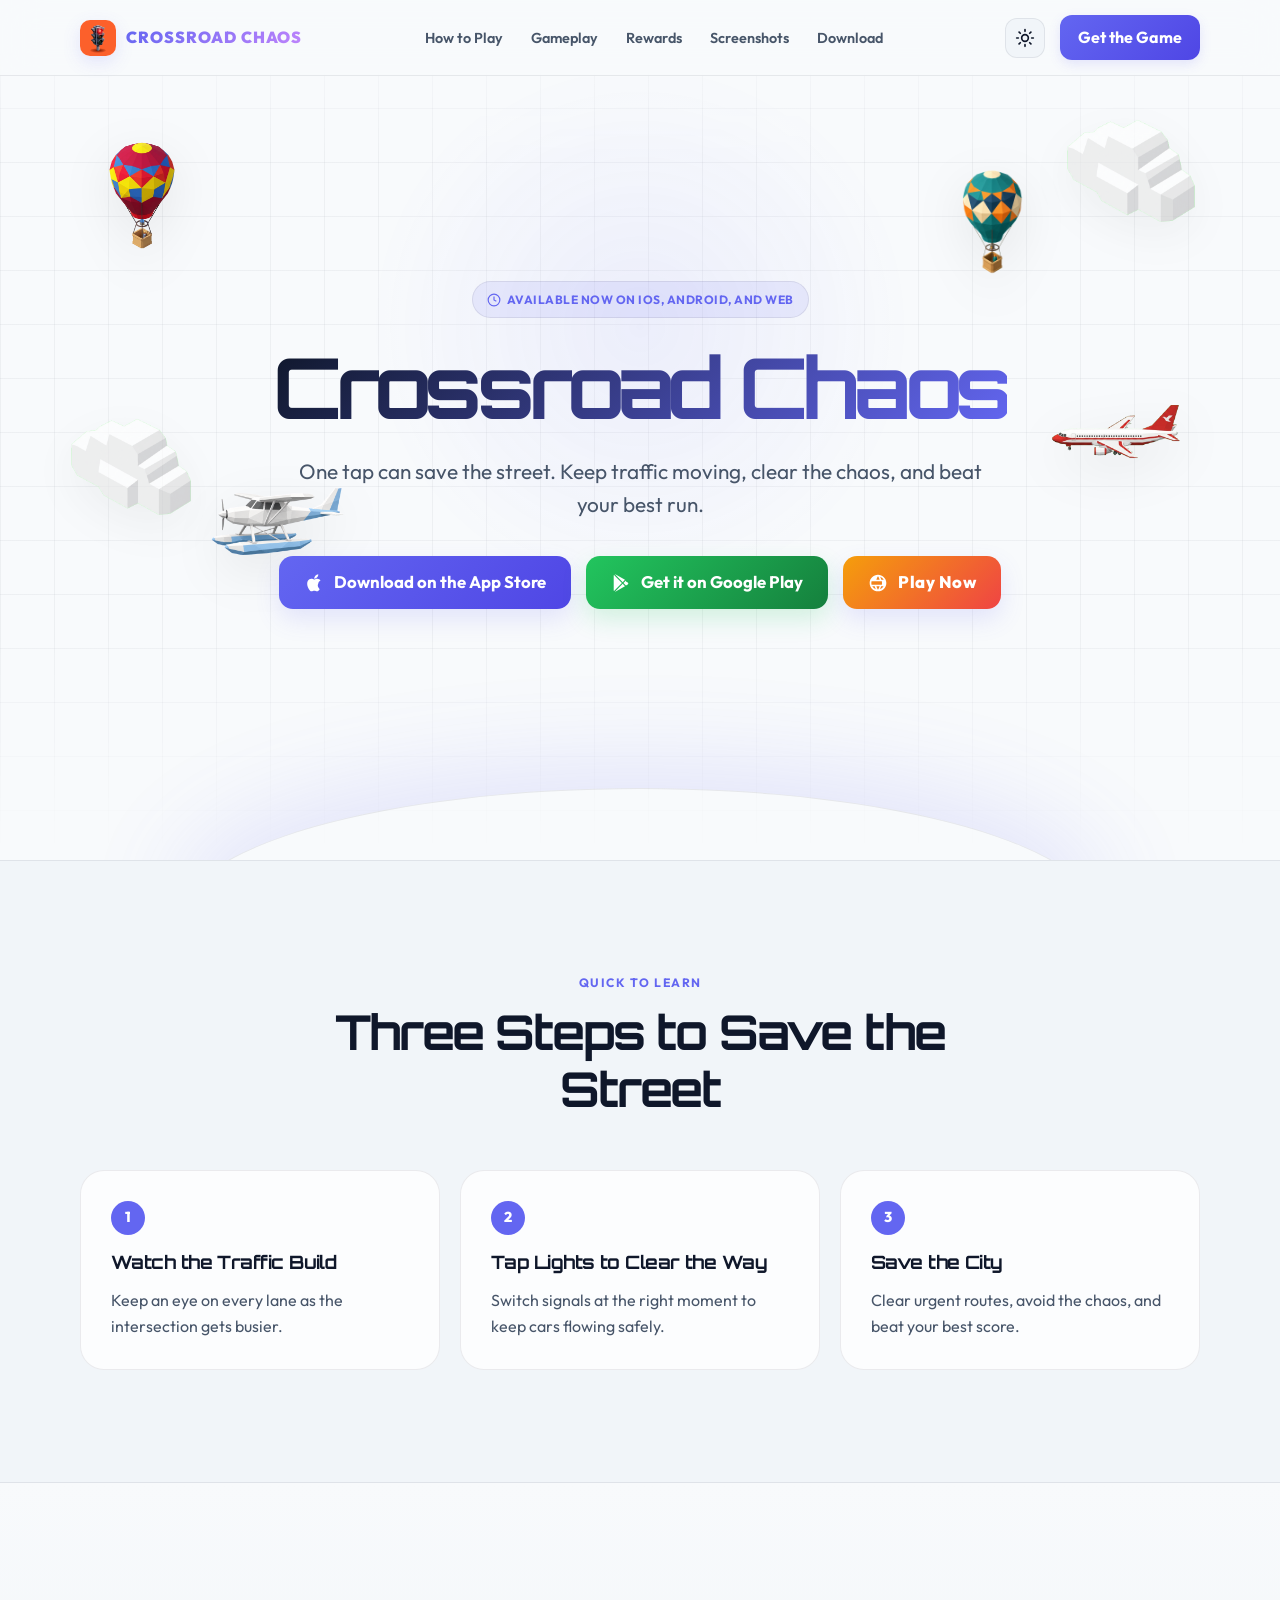
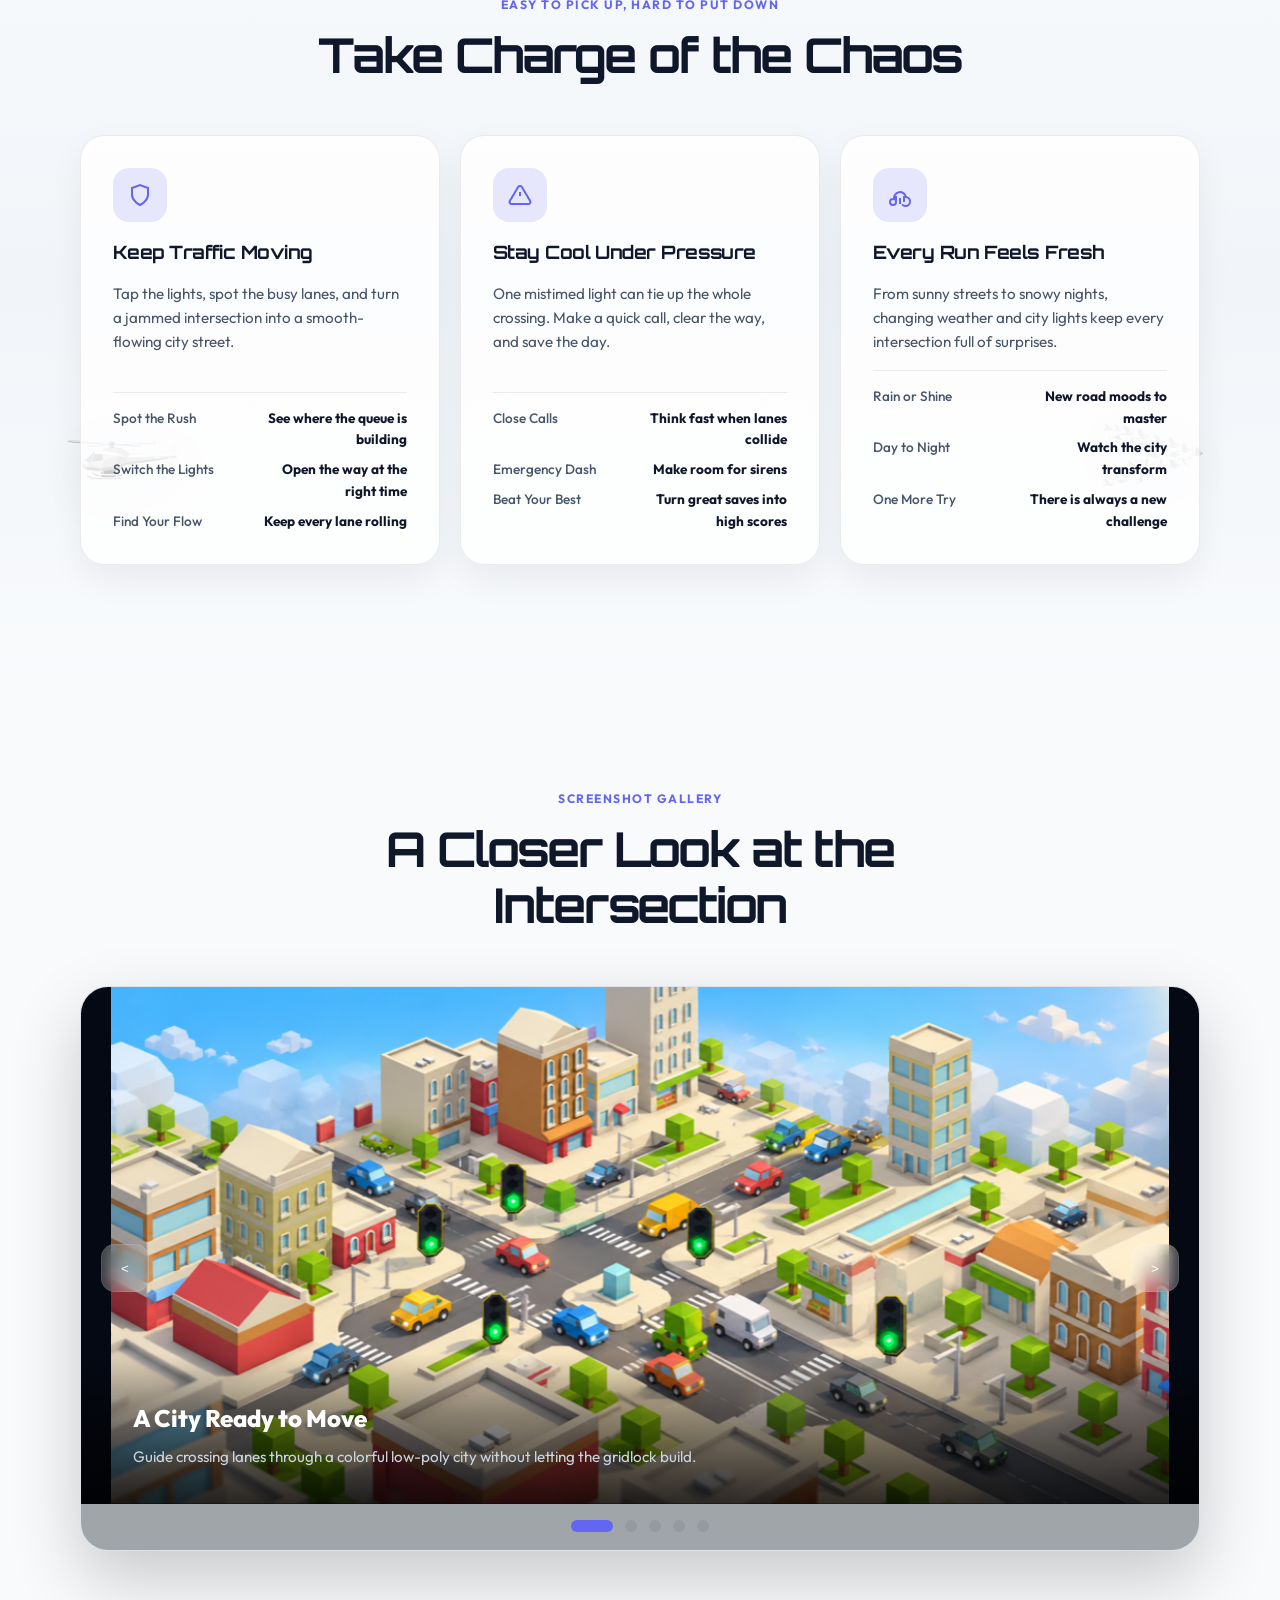
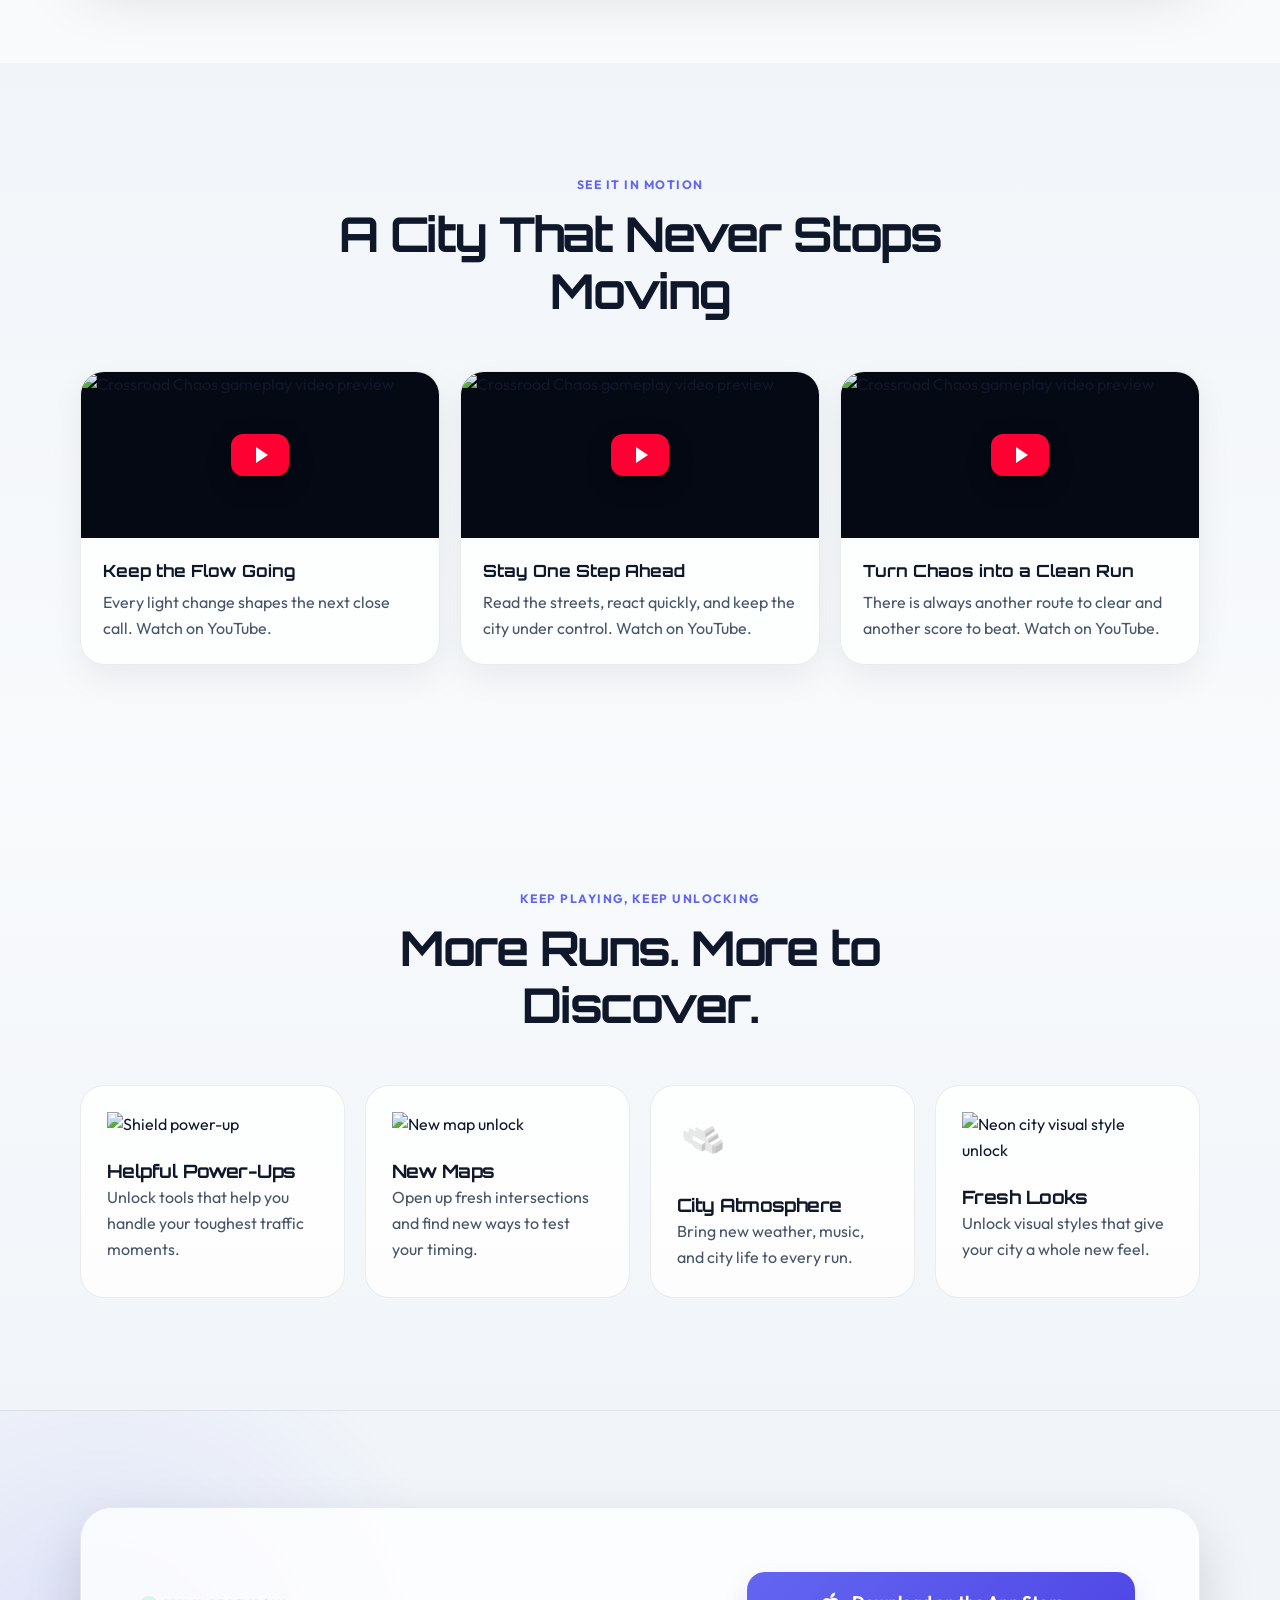
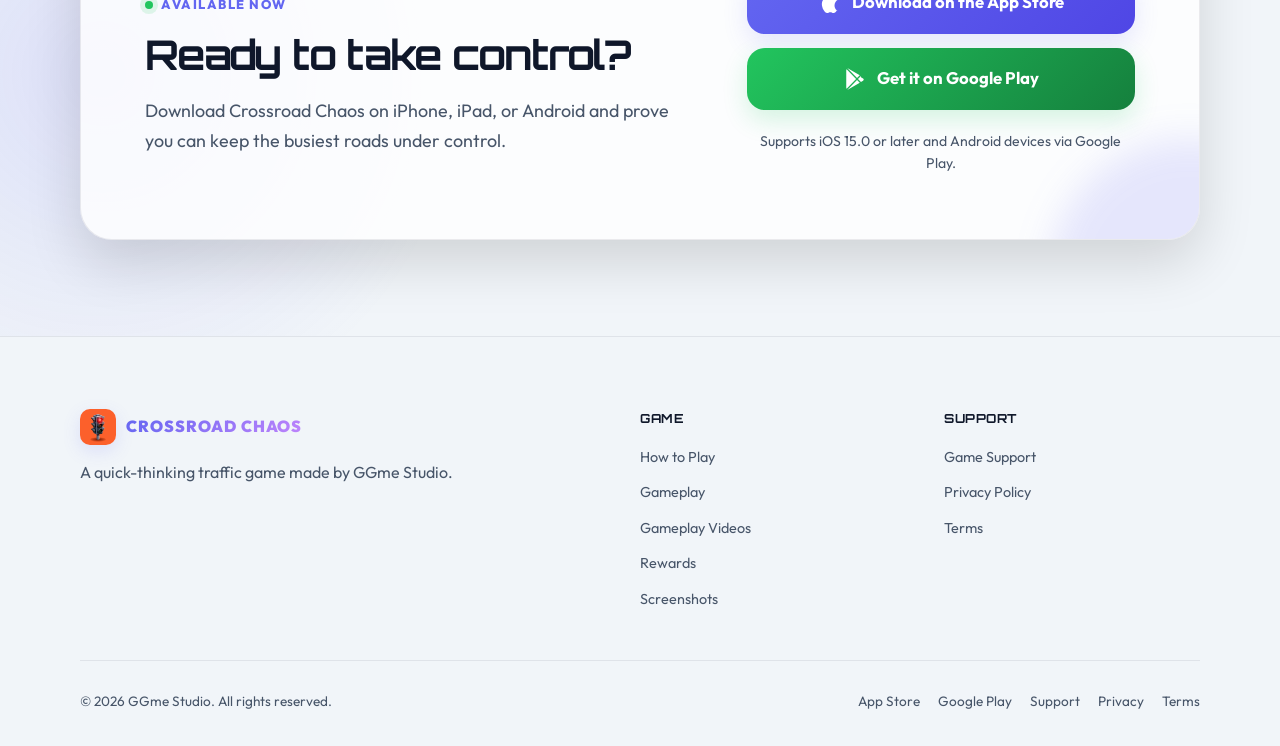
==== commit 5cf81121: "update image assets and descriptions in index.html" ====
--- a/index.html
+++ b/index.html
@@ -17,7 +17,7 @@
   <!-- Open Graph -->
   <meta property="og:title" content="Crossroad Chaos - Keep the City Moving">
   <meta property="og:description" content="Take command of busy intersections in a stylish real-time traffic control game for iOS, Android, and web.">
-  <meta property="og:image" content="store_photos/store_1.PNG">
+  <meta property="og:image" content="store_photos/creative_assets/apple_header_1_daylight_1024x500.PNG">
   <meta property="og:type" content="website">
 
   <!-- Google Fonts -->
@@ -1336,7 +1336,7 @@
           <svg width="20" height="20" viewBox="0 0 24 24" fill="currentColor"><path d="M3.63 2.26a1.4 1.4 0 0 0-.38.97v17.54c0 .35.13.69.38.97l9.47-9.74L3.63 2.26Zm10.4 8.78 2.76-2.84L5.1 1.48c-.2-.12-.41-.18-.62-.19l9.55 9.75Zm0 1.92-9.55 9.75c.21-.01.42-.07.62-.19l11.69-6.72-2.76-2.84Zm3.93-3.89-3 2.93 3 2.93 2.1-1.21c.46-.26.69-.69.69-1.12s-.23-.86-.69-1.12l-2.1-1.21Z"/></svg>
           Get it on Google Play
         </a>
-        <a href="builds/web/crossroad-chaos.html" rel="noopener noreferrer" class="btn play-now-btn">
+        <a href="https://kietdv.itch.io/crossroad-chaos" target="_blank" rel="noopener noreferrer" class="btn play-now-btn">
           <svg xmlns="http://www.w3.org/2000/svg" width="20" height="20" viewBox="0 0 24 24" fill="currentColor"><path d="M12 2C6.48 2 2 6.48 2 12s4.48 10 10 10 10-4.48 10-10S17.52 2 12 2zm6.93 6h-2.95a15.65 15.65 0 0 0-1.38-3.56A8.03 8.03 0 0 1 18.93 8zM12 4.04c.83 1.2 1.5 2.54 1.96 3.96h-3.92c.46-1.42 1.13-2.76 1.96-3.96zM4.26 14a7.9 7.9 0 0 1 0-4h3.08A16.9 16.9 0 0 0 7.2 12c0 .68.05 1.35.14 2H4.26zm.81 2h2.95c.34 1.25.82 2.45 1.38 3.56A8.03 8.03 0 0 1 5.07 16zM12 19.96A14.1 14.1 0 0 1 10.04 16h3.92A14.1 14.1 0 0 1 12 19.96zM14.4 19.56c.56-1.11 1.04-2.31 1.38-3.56h2.95a8.03 8.03 0 0 1-4.33 3.56zM16.66 14H7.34A14.9 14.9 0 0 1 7.2 12c0-.68.05-1.35.14-2h9.32c.09.65.14 1.32.14 2 0 .68-.05 1.35-.14 2z"/></svg>
           Play Now
         </a>
@@ -1473,15 +1473,15 @@
       <div class="gallery-carousel" id="carousel-track">
         <!-- Slide 1 -->
         <div class="carousel-slide">
-          <img src="store_photos/store_1.PNG" alt="Crossroad Chaos gameplay screenshot showing a busy intersection">
+          <img src="store_photos/creative_assets/apple_header_1_daylight_1024x500.PNG" alt="Crossroad Chaos city intersection in daylight">
           <div class="carousel-overlay">
-            <span class="carousel-title">Busy Streets, Clean Decisions</span>
+            <span class="carousel-title">A City Ready to Move</span>
             <span class="carousel-desc">Guide crossing lanes through a colorful low-poly city without letting the gridlock build.</span>
           </div>
         </div>
         <!-- Slide 2 -->
         <div class="carousel-slide">
-          <img src="store_photos/store_2.PNG" alt="Crossroad Chaos gameplay screenshot with day and night traffic lighting">
+          <img src="store_photos/creative_assets/apple_header_2_night_1024x500.PNG" alt="Crossroad Chaos city intersection at night">
           <div class="carousel-overlay">
             <span class="carousel-title">Day Turns Into Night</span>
             <span class="carousel-desc">Watch headlights and glowing signals reshape the road as the pace keeps rising.</span>
@@ -1489,26 +1489,26 @@
         </div>
         <!-- Slide 3 -->
         <div class="carousel-slide">
-          <img src="store_photos/store_3.PNG" alt="Crossroad Chaos gameplay screenshot during rainy weather">
+          <img src="store_photos/public_new/android_3.PNG" alt="Crossroad Chaos gameplay at a busy nighttime intersection">
           <div class="carousel-overlay">
-            <span class="carousel-title">Weather Changes the Flow</span>
-            <span class="carousel-desc">Rain slows the streets and adds extra pressure to every signal switch.</span>
+            <span class="carousel-title">Every Second Counts</span>
+            <span class="carousel-desc">React quickly as traffic builds and keep every route moving safely.</span>
           </div>
         </div>
         <!-- Slide 4 -->
         <div class="carousel-slide">
-          <img src="store_photos/store_4.PNG" alt="Crossroad Chaos gameplay screenshot with emergency vehicles">
+          <img src="store_photos/public_new/android_4.PNG" alt="Crossroad Chaos gameplay during a nighttime level">
           <div class="carousel-overlay">
-            <span class="carousel-title">Clear the Emergency Lane</span>
-            <span class="carousel-desc">React to sirens fast and open a clean route before priority vehicles reach the junction.</span>
+            <span class="carousel-title">Own the Night Shift</span>
+            <span class="carousel-desc">Read the lights, manage every lane, and keep the city flowing after dark.</span>
           </div>
         </div>
         <!-- Slide 5 -->
         <div class="carousel-slide">
-          <img src="store_photos/store_5.PNG" alt="Crossroad Chaos gameplay screenshot with VIP convoy routes">
+          <img src="store_photos/public_new/android_5.PNG" alt="Crossroad Chaos level-selection screen">
           <div class="carousel-overlay">
-            <span class="carousel-title">Protect the Convoy</span>
-            <span class="carousel-desc">Hold back traffic and keep escorted VIP routes moving through tight openings.</span>
+            <span class="carousel-title">Choose Your Next Challenge</span>
+            <span class="carousel-desc">Unlock new intersections and master each route at your own pace.</span>
           </div>
         </div>
       </div>
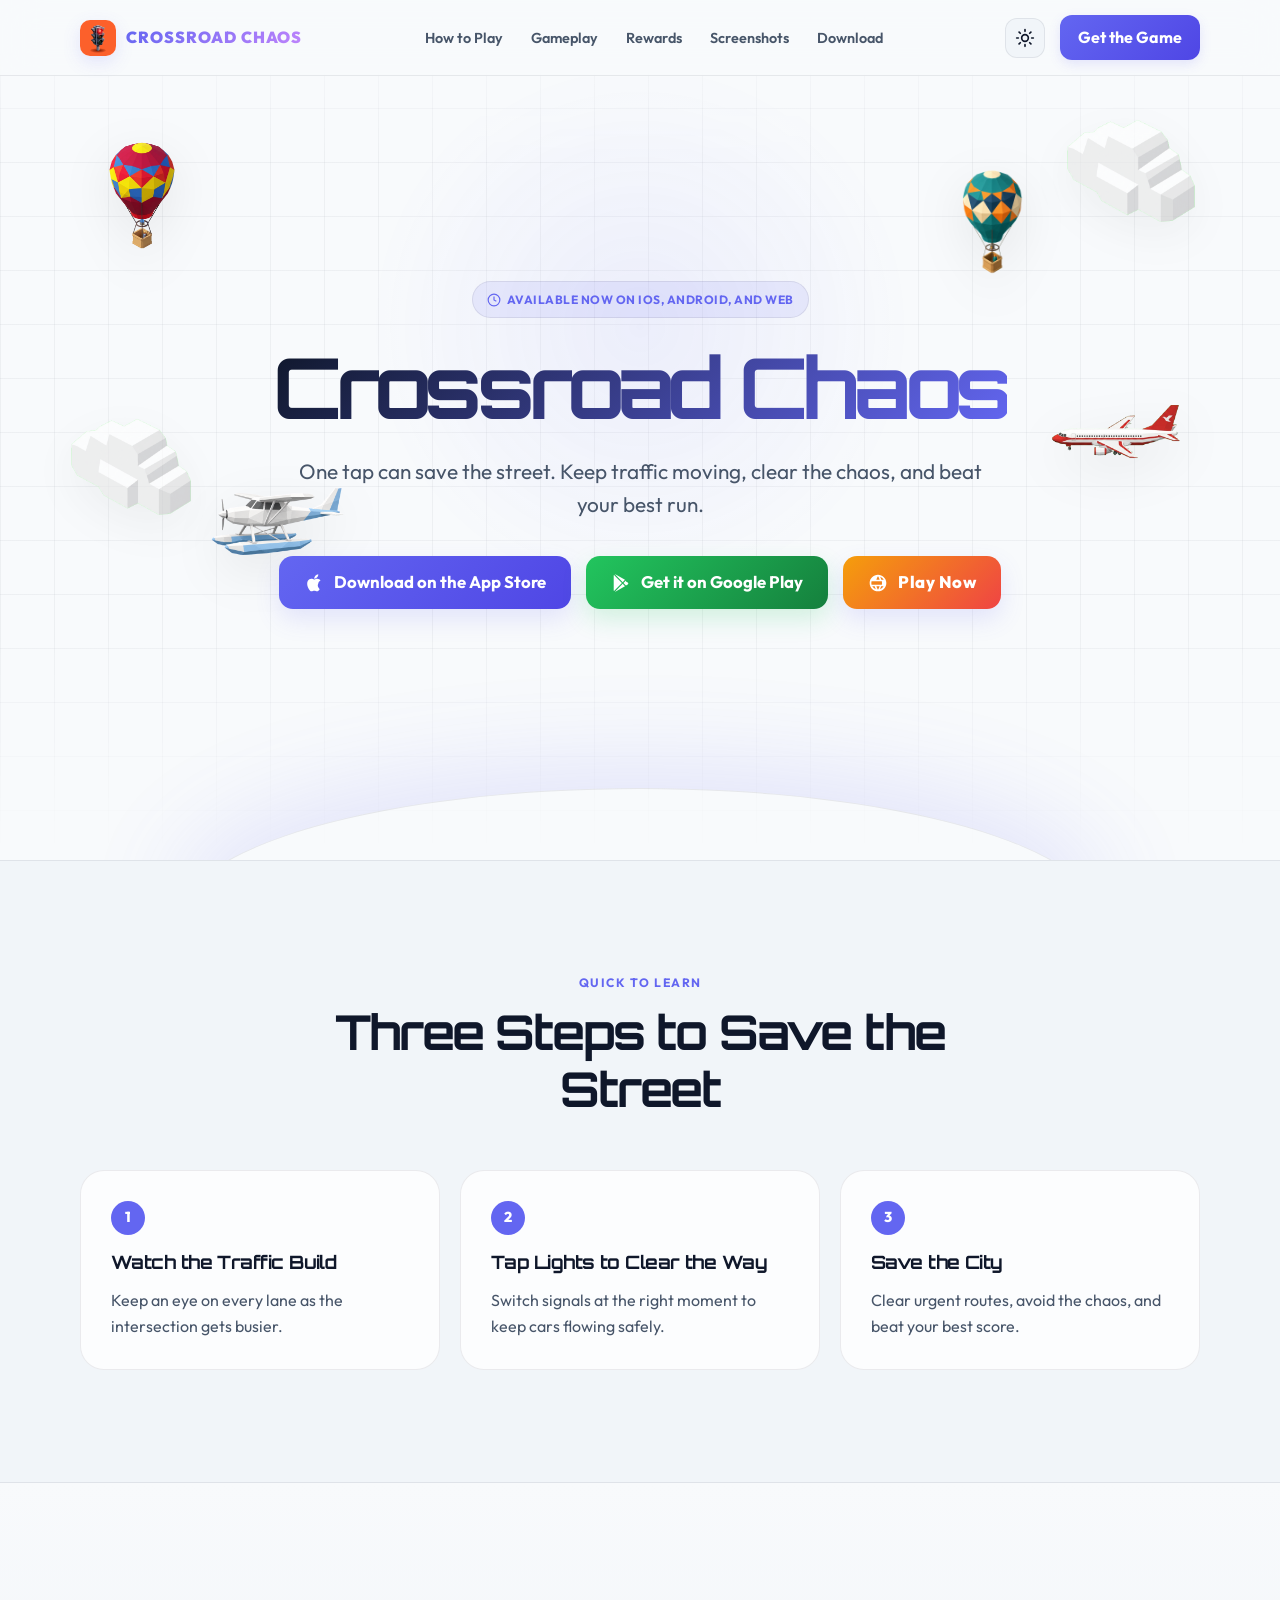
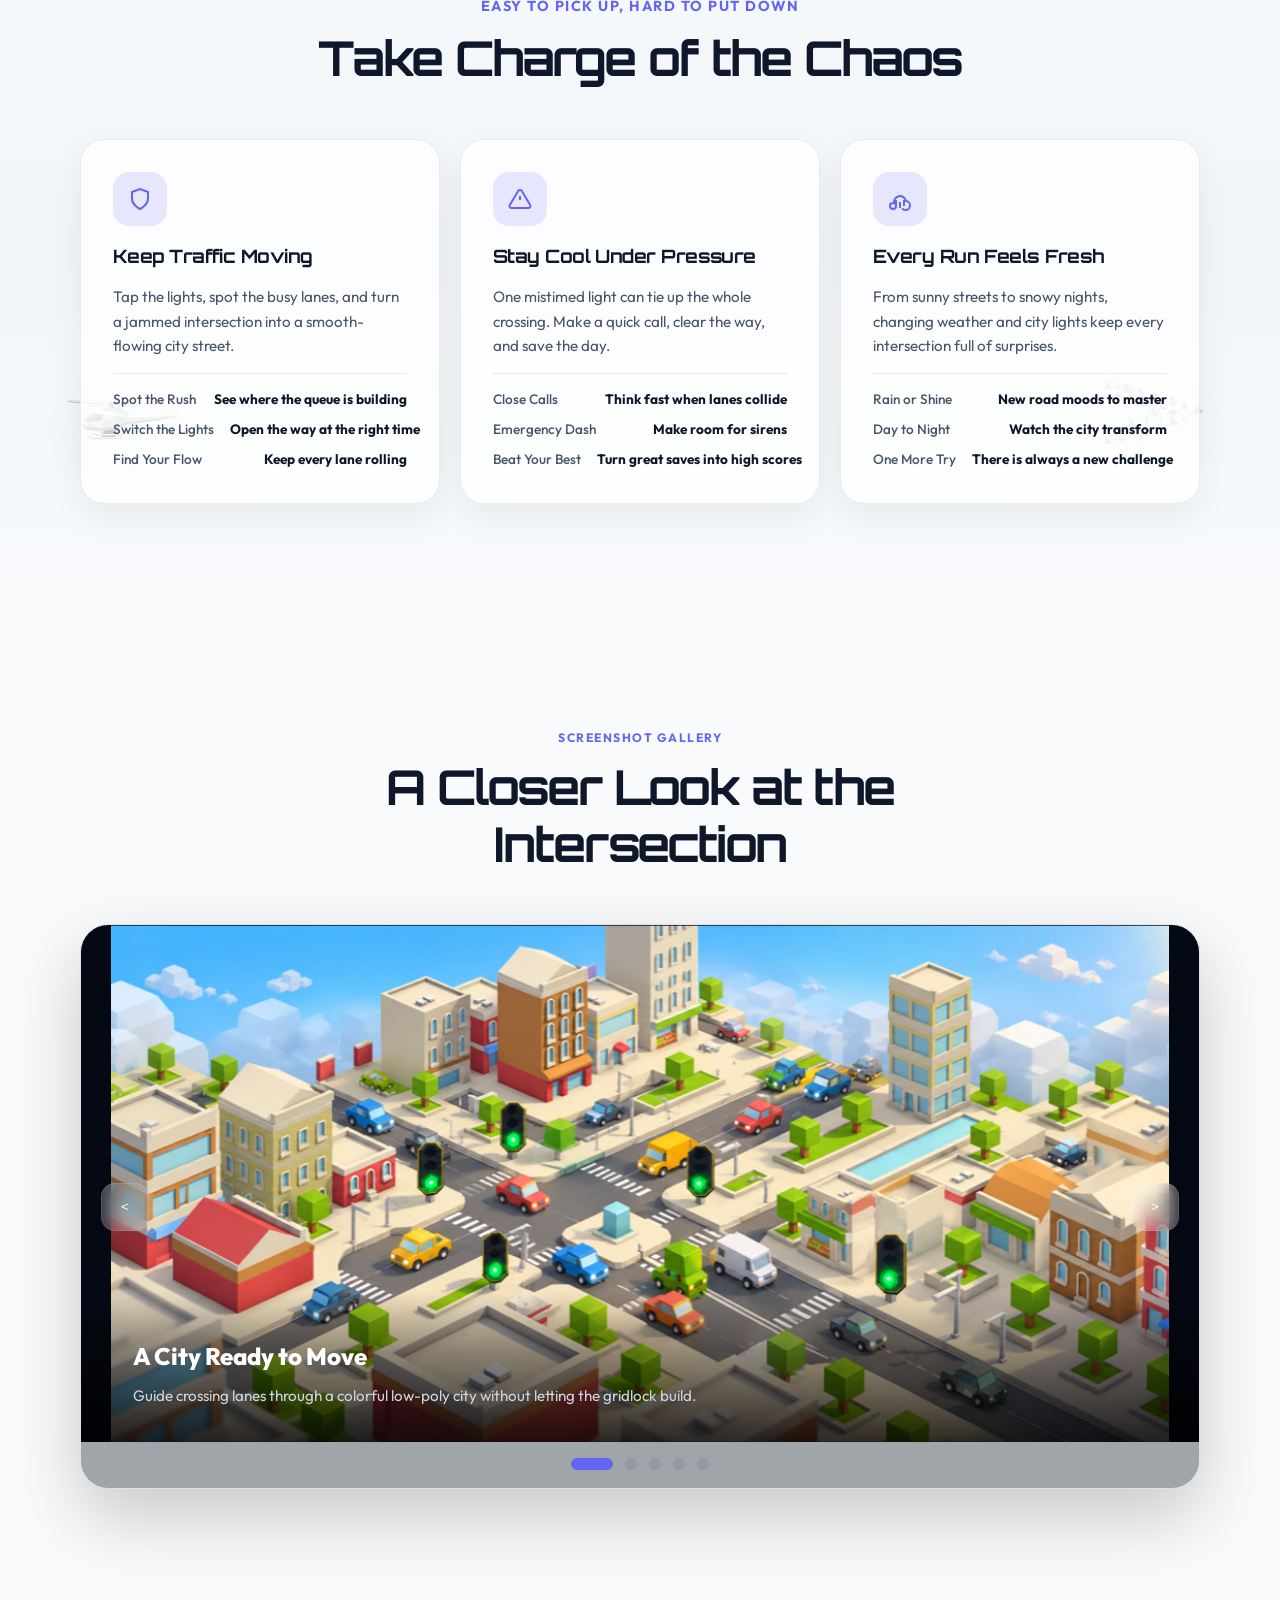
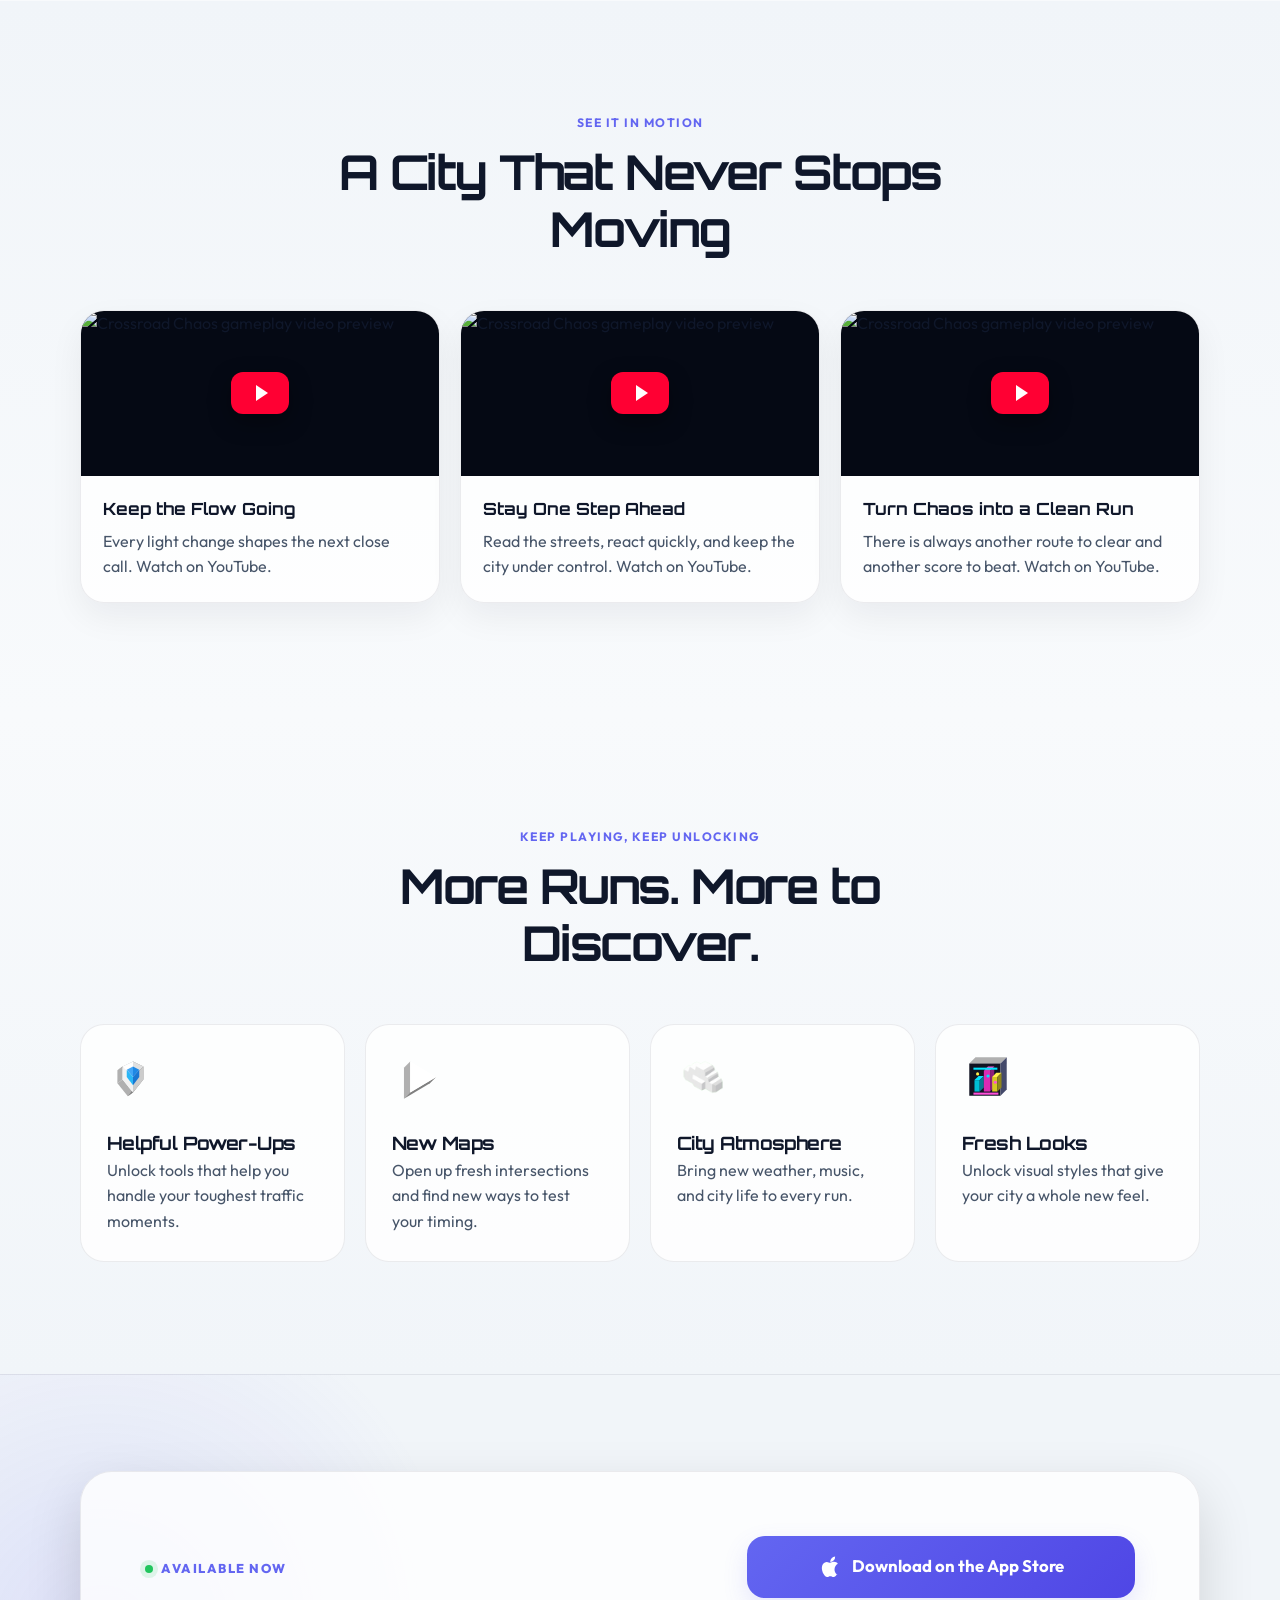
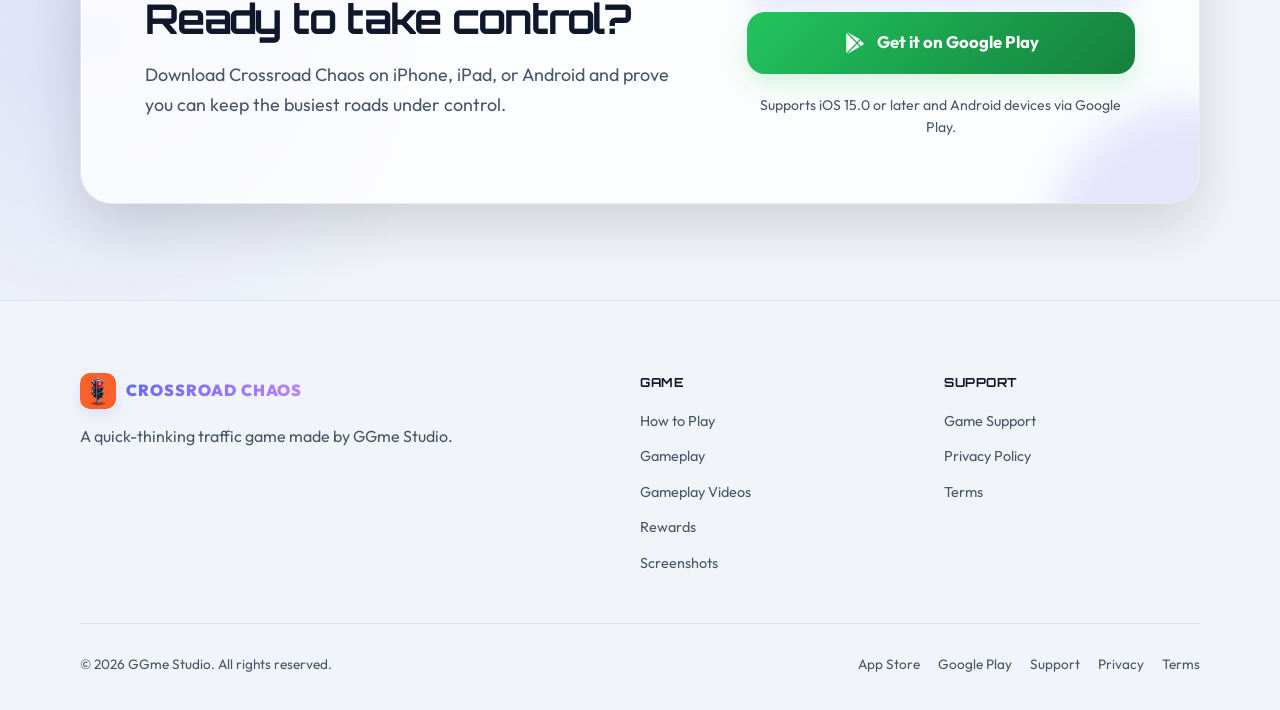
==== commit e15e3797: "enhance index.html with improved SEO metadata and social sharing tags; add new SVG assets for gamepl" ====
--- a/index.html
+++ b/index.html
@@ -4,26 +4,83 @@
   <meta charset="utf-8">
   <meta name="viewport" content="width=device-width, initial-scale=1.0">
   <meta name="color-scheme" content="light dark">
-  <title>Crossroad Chaos - Real-Time Traffic Control Game for iOS and Android</title>
+  <meta name="theme-color" content="#f8fafc" media="(prefers-color-scheme: light)">
+  <meta name="theme-color" content="#090d16" media="(prefers-color-scheme: dark)">
+  <title>Crossroad Chaos | Traffic Control Game for iOS, Android &amp; Web</title>
+  <link rel="canonical" href="https://theggme.com/">
+  <meta name="robots" content="index, follow, max-image-preview:large">
   <link rel="apple-touch-icon" sizes="180x180" href="favicon_io/apple-touch-icon.png">
   <link rel="icon" type="image/png" sizes="32x32" href="favicon_io/favicon-32x32.png">
   <link rel="icon" type="image/png" sizes="16x16" href="favicon_io/favicon-16x16.png">
   <link rel="manifest" href="favicon_io/site.webmanifest">
   <link rel="shortcut icon" href="favicon_io/favicon.ico">
   
-  <meta name="description" content="Crossroad Chaos is a fast-paced traffic control game for iOS, Android, and web. Switch lights, prevent crashes, clear emergency routes, and keep a vibrant low-poly city moving.">
-  <meta name="keywords" content="crossroad chaos, traffic control game, traffic game, low poly, isometric, godot game, ios game, android game, traffic management">
+  <meta name="description" content="Play Crossroad Chaos, a real-time traffic control game for iOS, Android, and web. Switch lights, prevent crashes, clear emergency routes, and keep the city moving.">
   
   <!-- Open Graph -->
-  <meta property="og:title" content="Crossroad Chaos - Keep the City Moving">
-  <meta property="og:description" content="Take command of busy intersections in a stylish real-time traffic control game for iOS, Android, and web.">
-  <meta property="og:image" content="store_photos/creative_assets/apple_header_1_daylight_1024x500.PNG">
+  <meta property="og:title" content="Crossroad Chaos | Keep the City Moving">
+  <meta property="og:description" content="Take command of busy intersections in a real-time traffic control game for iOS, Android, and web.">
+  <meta property="og:url" content="https://theggme.com/">
+  <meta property="og:site_name" content="Crossroad Chaos">
+  <meta property="og:locale" content="en_US">
+  <meta property="og:image" content="https://theggme.com/store_photos/creative_assets/apple_header_1_daylight_1024x500.PNG">
+  <meta property="og:image:secure_url" content="https://theggme.com/store_photos/creative_assets/apple_header_1_daylight_1024x500.PNG">
+  <meta property="og:image:type" content="image/png">
+  <meta property="og:image:width" content="1024">
+  <meta property="og:image:height" content="500">
+  <meta property="og:image:alt" content="Crossroad Chaos city intersection in daylight">
   <meta property="og:type" content="website">
+
+  <!-- Twitter / X -->
+  <meta name="twitter:card" content="summary_large_image">
+  <meta name="twitter:title" content="Crossroad Chaos | Traffic Control Game">
+  <meta name="twitter:description" content="Switch lights, prevent crashes, and keep the city moving on iOS, Android, and web.">
+  <meta name="twitter:image" content="https://theggme.com/store_photos/creative_assets/apple_header_1_daylight_1024x500.PNG">
+  <meta name="twitter:image:alt" content="Crossroad Chaos city intersection in daylight">
+
+  <script type="application/ld+json">
+    {
+      "@context": "https://schema.org",
+      "@graph": [
+        {
+          "@type": "WebSite",
+          "name": "Crossroad Chaos",
+          "url": "https://theggme.com/",
+          "inLanguage": "en"
+        },
+        {
+          "@type": "VideoGame",
+          "name": "Crossroad Chaos",
+          "description": "A real-time traffic control game where players switch lights, prevent crashes, and keep busy intersections moving.",
+          "url": "https://theggme.com/",
+          "image": "https://theggme.com/store_photos/creative_assets/apple_header_1_daylight_1024x500.PNG",
+          "applicationCategory": "GameApplication",
+          "operatingSystem": "iOS, Android, Web",
+          "gamePlatform": ["iOS", "Android", "Web browser"],
+          "inLanguage": "en",
+          "sameAs": [
+            "https://apps.apple.com/us/app/crossroad-chaos/id6762072095",
+            "https://play.google.com/store/apps/details?id=com.ggme.oroad",
+            "https://kietdv.itch.io/crossroad-chaos"
+          ]
+        }
+      ]
+    }
+  </script>
+
+  <!-- Google tag (gtag.js) -->
+  <script async src="https://www.googletagmanager.com/gtag/js?id=G-FEV842FX0Z"></script>
+  <script>
+    window.dataLayer = window.dataLayer || [];
+    function gtag(){dataLayer.push(arguments);}
+    gtag('js', new Date());
+    gtag('config', 'G-FEV842FX0Z');
+  </script>
 
   <!-- Google Fonts -->
   <link rel="preconnect" href="https://fonts.googleapis.com">
   <link rel="preconnect" href="https://fonts.gstatic.com" crossorigin>
-  <link href="https://fonts.googleapis.com/css2?family=Orbitron:wght@500;700;900&family=Outfit:wght@300;400;600;800&display=swap" rel="stylesheet">
+  <link href="https://fonts.googleapis.com/css2?family=Orbitron:wght@500;700;900&amp;family=Outfit:wght@300;400;600;800&amp;display=swap" rel="stylesheet">
 
   <script>
     // Apply the operating system preference before the page renders.
@@ -1066,6 +1123,12 @@
       margin-bottom: 12px;
     }
 
+    .section-subtitle--feature {
+      white-space: nowrap;
+      font-size: clamp(0.65rem, 2.7vw, 0.9rem);
+      letter-spacing: clamp(0.4px, 0.35vw, 1.5px);
+    }
+
     .section-title {
       font-size: clamp(2rem, 4vw, 3rem);
       line-height: 1.18;
@@ -1102,11 +1165,15 @@
 
     .detail-item {
       display: grid;
-      grid-template-columns: minmax(0, 0.9fr) minmax(0, 1.1fr);
-      gap: 12px;
-    }
-
-    .detail-item span.value { text-align: right; }
+      grid-template-columns: max-content minmax(0, 1fr);
+      align-items: baseline;
+      gap: 16px;
+    }
+
+    .detail-item span.value {
+      text-align: right;
+      white-space: nowrap;
+    }
 
     .gallery-carousel-wrapper {
       max-width: var(--page-width);
@@ -1275,14 +1342,17 @@
         gap: 2px;
       }
 
-      .detail-item span.value { text-align: left; }
+      .detail-item span.value {
+        text-align: left;
+        white-space: normal;
+      }
     }
   </style>
 </head>
 <body>
 
   <!-- Navigation Bar -->
-  <nav class="navbar">
+  <nav class="navbar" aria-label="Primary navigation">
     <div class="logo-container">
       <img src="icon_1024.png" class="logo-icon" alt="Crossroad Chaos Logo">
       <span class="logo-text">CROSSROAD CHAOS</span>
@@ -1307,15 +1377,16 @@
     </div>
   </nav>
 
+  <main>
   <!-- Hero Section -->
   <section class="hero" id="hero">
     <!-- Floating Low-Poly Weather / Sky Elements -->
-    <img src="assets/weather/balloon_lowpoly.png" class="floating-bg balloon" alt="Floating Balloon">
-    <img src="assets/weather/balloon_lowpoly_teal.png" class="floating-bg balloon-teal" alt="Teal Floating Balloon">
-    <img src="assets/weather/cloud_lowpoly.png" class="floating-bg cloud-l" alt="Floating Cloud Left">
-    <img src="assets/weather/cloud_lowpoly.png" class="floating-bg cloud-r" alt="Floating Cloud Right">
-    <img src="assets/weather/airplane_lowpoly_red.png" class="floating-bg airplane" alt="Floating Airplane">
-    <img src="assets/weather/seaplane_lowpoly.png" class="floating-bg seaplane" alt="Floating Seaplane">
+    <img src="assets/weather/balloon_lowpoly.png" class="floating-bg balloon" alt="" aria-hidden="true">
+    <img src="assets/weather/balloon_lowpoly_teal.png" class="floating-bg balloon-teal" alt="" aria-hidden="true">
+    <img src="assets/weather/cloud_lowpoly.png" class="floating-bg cloud-l" alt="" aria-hidden="true">
+    <img src="assets/weather/cloud_lowpoly.png" class="floating-bg cloud-r" alt="" aria-hidden="true">
+    <img src="assets/weather/airplane_lowpoly_red.png" class="floating-bg airplane" alt="" aria-hidden="true">
+    <img src="assets/weather/seaplane_lowpoly.png" class="floating-bg seaplane" alt="" aria-hidden="true">
 
     <div class="hero-content">
       <div class="game-badge">
@@ -1377,7 +1448,7 @@
     <img src="assets/weather/birds_lowpoly.png" class="floating-bg birds" alt="Flock of Birds">
 
     <div class="section-title-wrapper">
-      <span class="section-subtitle">Easy to Pick Up, Hard to Put Down</span>
+      <span class="section-subtitle section-subtitle--feature">Easy to Pick Up, Hard to Put Down</span>
       <h2 class="section-title">Take Charge of the Chaos</h2>
     </div>
 
@@ -1473,7 +1544,7 @@
       <div class="gallery-carousel" id="carousel-track">
         <!-- Slide 1 -->
         <div class="carousel-slide">
-          <img src="store_photos/creative_assets/apple_header_1_daylight_1024x500.PNG" alt="Crossroad Chaos city intersection in daylight">
+          <img src="store_photos/creative_assets/apple_header_1_daylight_1024x500.PNG" alt="Crossroad Chaos city intersection in daylight" width="1024" height="500">
           <div class="carousel-overlay">
             <span class="carousel-title">A City Ready to Move</span>
             <span class="carousel-desc">Guide crossing lanes through a colorful low-poly city without letting the gridlock build.</span>
@@ -1481,7 +1552,7 @@
         </div>
         <!-- Slide 2 -->
         <div class="carousel-slide">
-          <img src="store_photos/creative_assets/apple_header_2_night_1024x500.PNG" alt="Crossroad Chaos city intersection at night">
+          <img src="store_photos/creative_assets/apple_header_2_night_1024x500.PNG" alt="Crossroad Chaos city intersection at night" width="1024" height="500" loading="lazy">
           <div class="carousel-overlay">
             <span class="carousel-title">Day Turns Into Night</span>
             <span class="carousel-desc">Watch headlights and glowing signals reshape the road as the pace keeps rising.</span>
@@ -1489,7 +1560,7 @@
         </div>
         <!-- Slide 3 -->
         <div class="carousel-slide">
-          <img src="store_photos/public_new/android_3.PNG" alt="Crossroad Chaos gameplay at a busy nighttime intersection">
+          <img src="store_photos/public_new/android_3.PNG" alt="Crossroad Chaos gameplay at a busy nighttime intersection" width="2560" height="1184" loading="lazy">
           <div class="carousel-overlay">
             <span class="carousel-title">Every Second Counts</span>
             <span class="carousel-desc">React quickly as traffic builds and keep every route moving safely.</span>
@@ -1497,7 +1568,7 @@
         </div>
         <!-- Slide 4 -->
         <div class="carousel-slide">
-          <img src="store_photos/public_new/android_4.PNG" alt="Crossroad Chaos gameplay during a nighttime level">
+          <img src="store_photos/public_new/android_4.PNG" alt="Crossroad Chaos gameplay during a nighttime level" width="2560" height="1184" loading="lazy">
           <div class="carousel-overlay">
             <span class="carousel-title">Own the Night Shift</span>
             <span class="carousel-desc">Read the lights, manage every lane, and keep the city flowing after dark.</span>
@@ -1505,7 +1576,7 @@
         </div>
         <!-- Slide 5 -->
         <div class="carousel-slide">
-          <img src="store_photos/public_new/android_5.PNG" alt="Crossroad Chaos level-selection screen">
+          <img src="store_photos/public_new/android_5.PNG" alt="Crossroad Chaos level-selection screen" width="2560" height="1184" loading="lazy">
           <div class="carousel-overlay">
             <span class="carousel-title">Choose Your Next Challenge</span>
             <span class="carousel-desc">Unlock new intersections and master each route at your own pace.</span>
@@ -1567,12 +1638,12 @@
 
     <div class="rewards-grid">
       <article class="reward-card">
-        <img src="assets/ui/powerup_shield.svg" class="reward-icon" alt="Shield power-up">
+        <img src="assets/weather/powerup_shield.svg" class="reward-icon" alt="Shield power-up">
         <h3>Helpful Power-Ups</h3>
         <p>Unlock tools that help you handle your toughest traffic moments.</p>
       </article>
       <article class="reward-card">
-        <img src="assets/ui/play.svg" class="reward-icon" alt="New map unlock">
+        <img src="assets/weather/play.svg" class="reward-icon" alt="New map unlock">
         <h3>New Maps</h3>
         <p>Open up fresh intersections and find new ways to test your timing.</p>
       </article>
@@ -1582,7 +1653,7 @@
         <p>Bring new weather, music, and city life to every run.</p>
       </article>
       <article class="reward-card">
-        <img src="assets/ui/filter_neon_city.svg" class="reward-icon" alt="Neon city visual style unlock">
+        <img src="assets/weather/filter_neon_city.svg" class="reward-icon" alt="Neon city visual style unlock">
         <h3>Fresh Looks</h3>
         <p>Unlock visual styles that give your city a whole new feel.</p>
       </article>
@@ -1613,6 +1684,7 @@
       </div>
     </div>
   </section>
+  </main>
 
   <!-- Footer -->
   <footer>
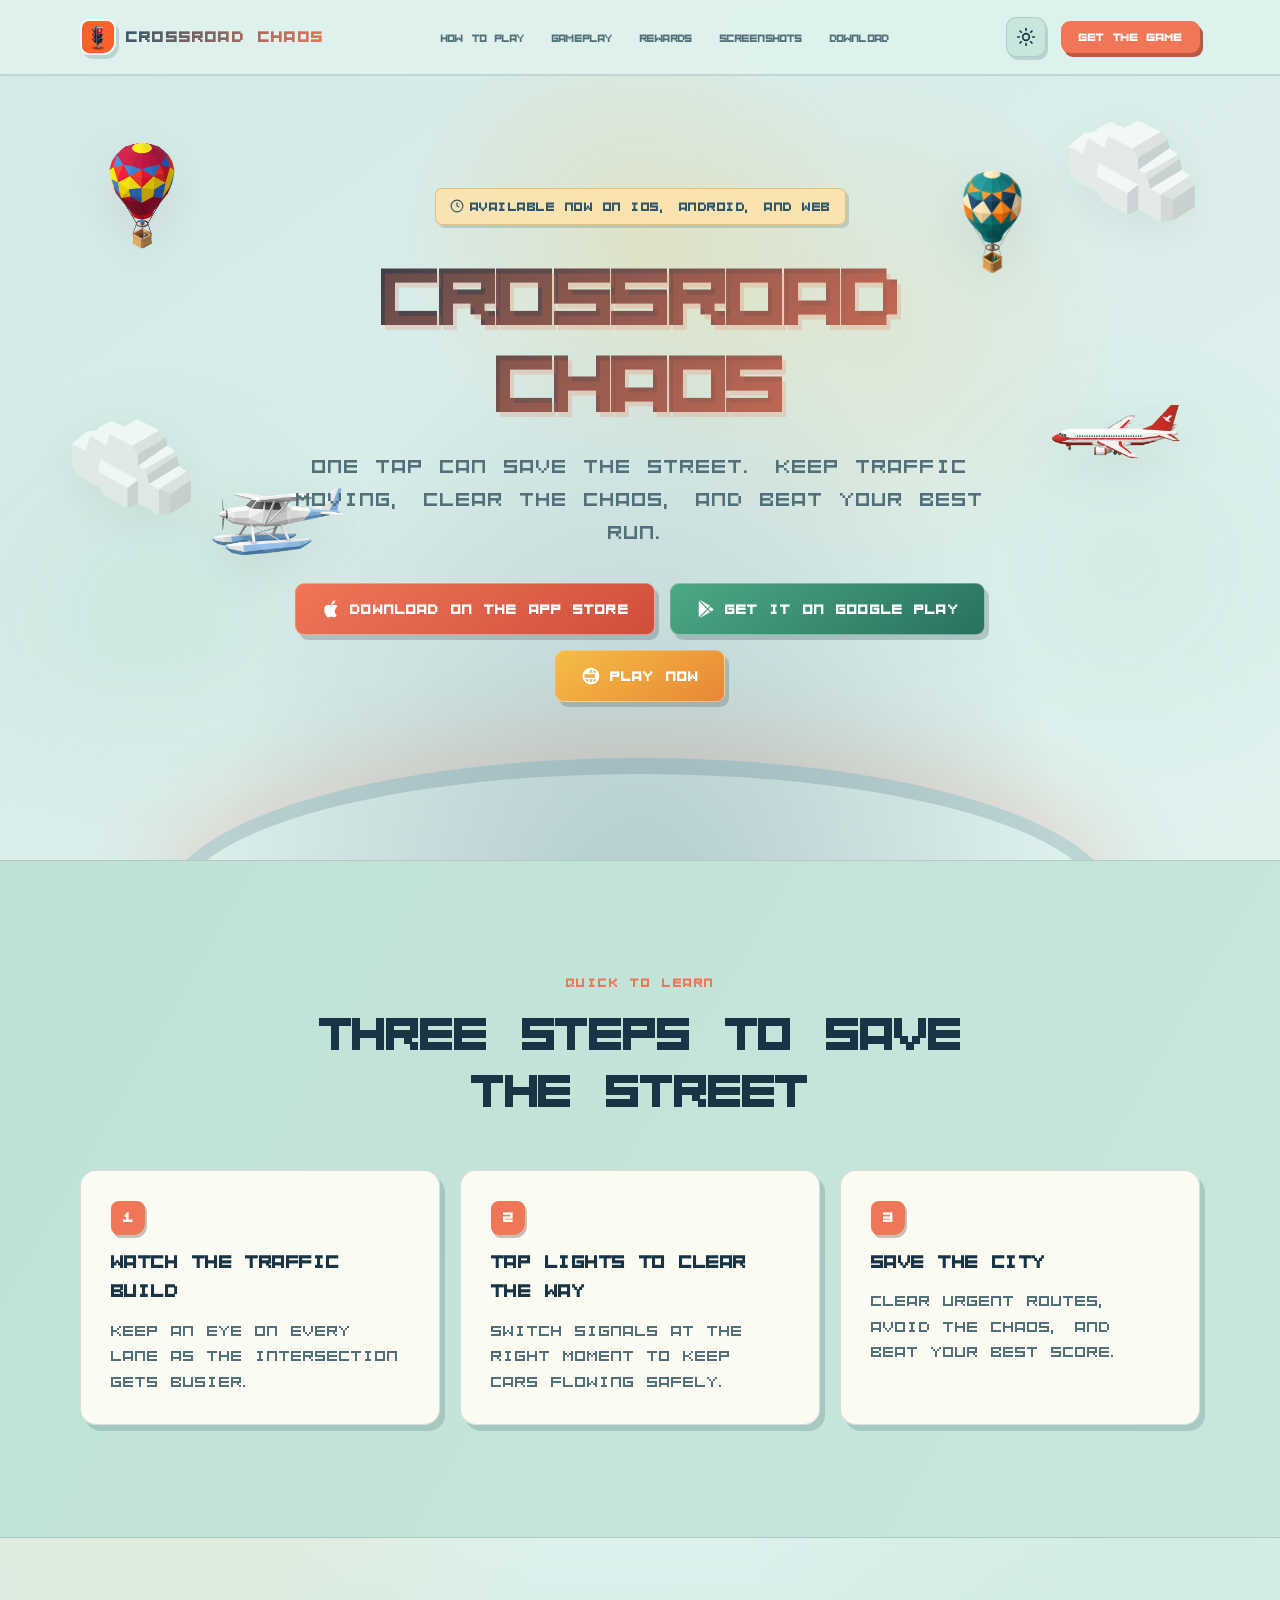
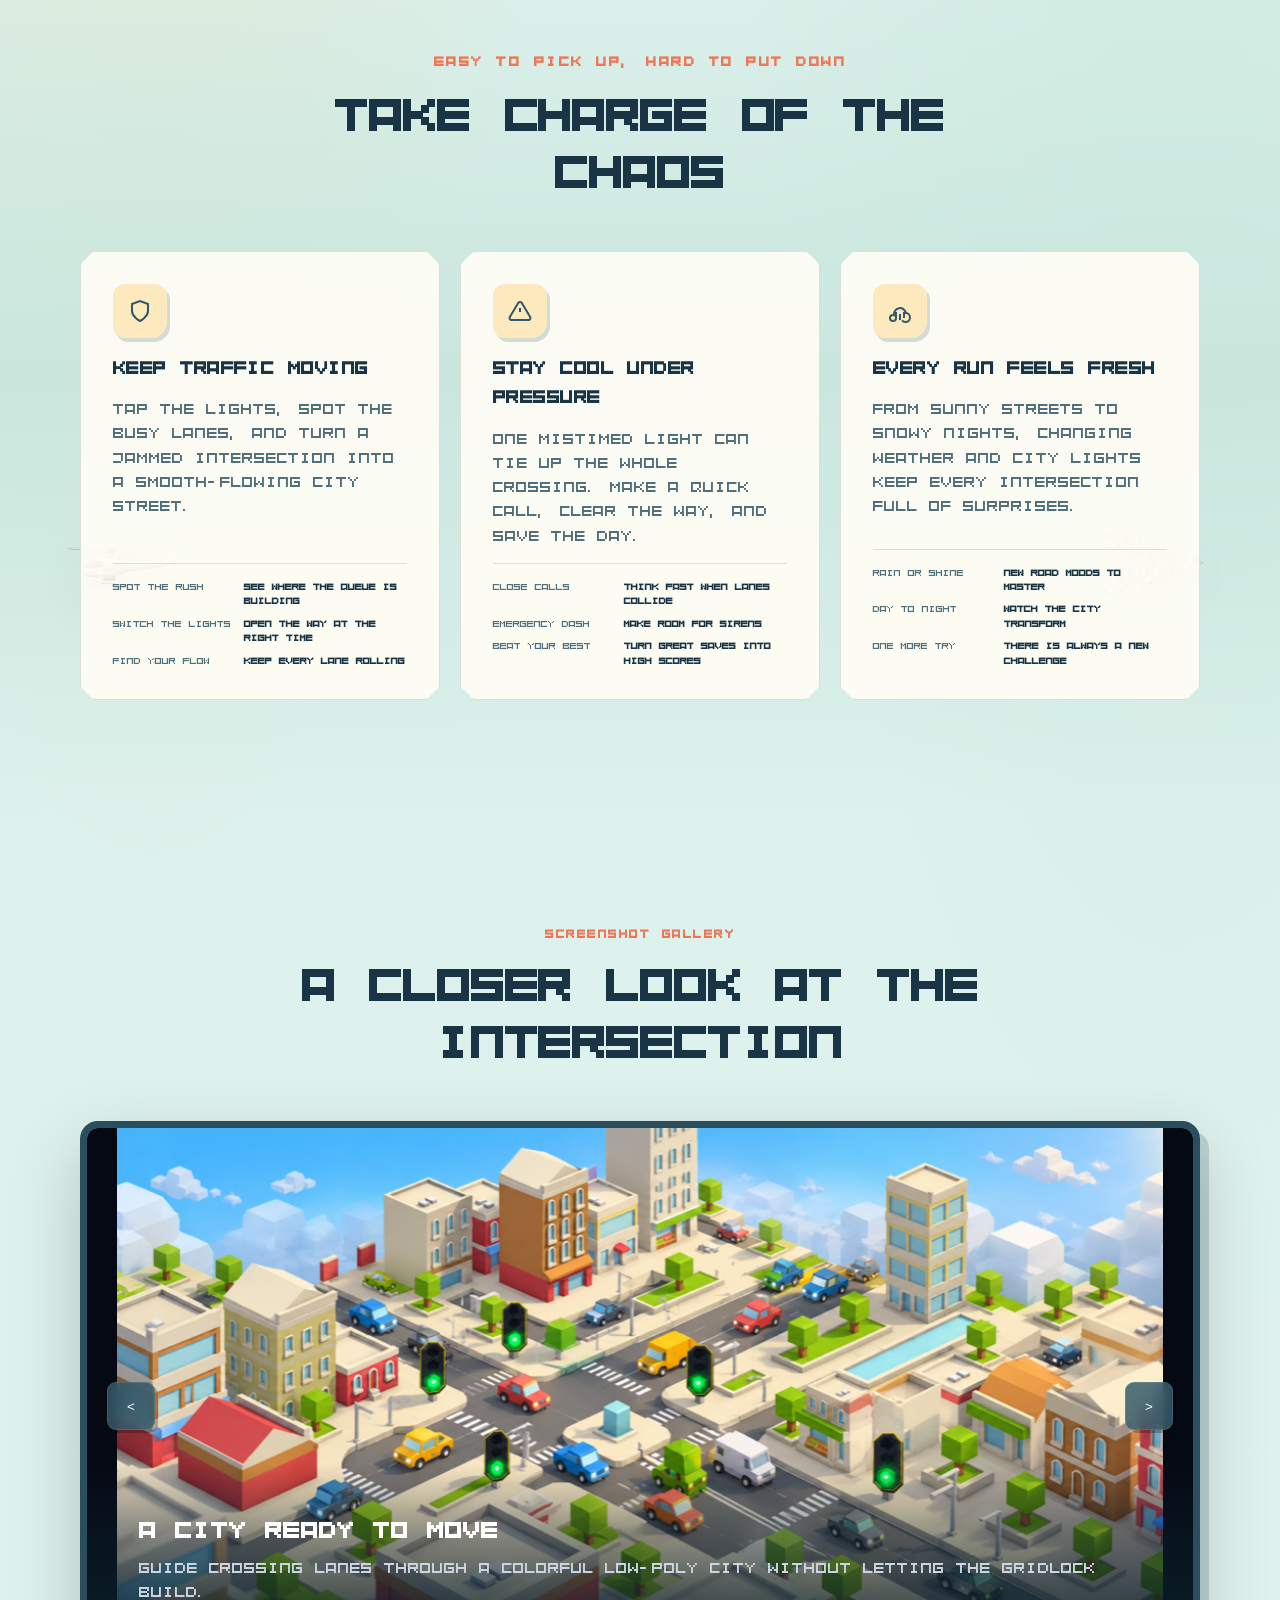
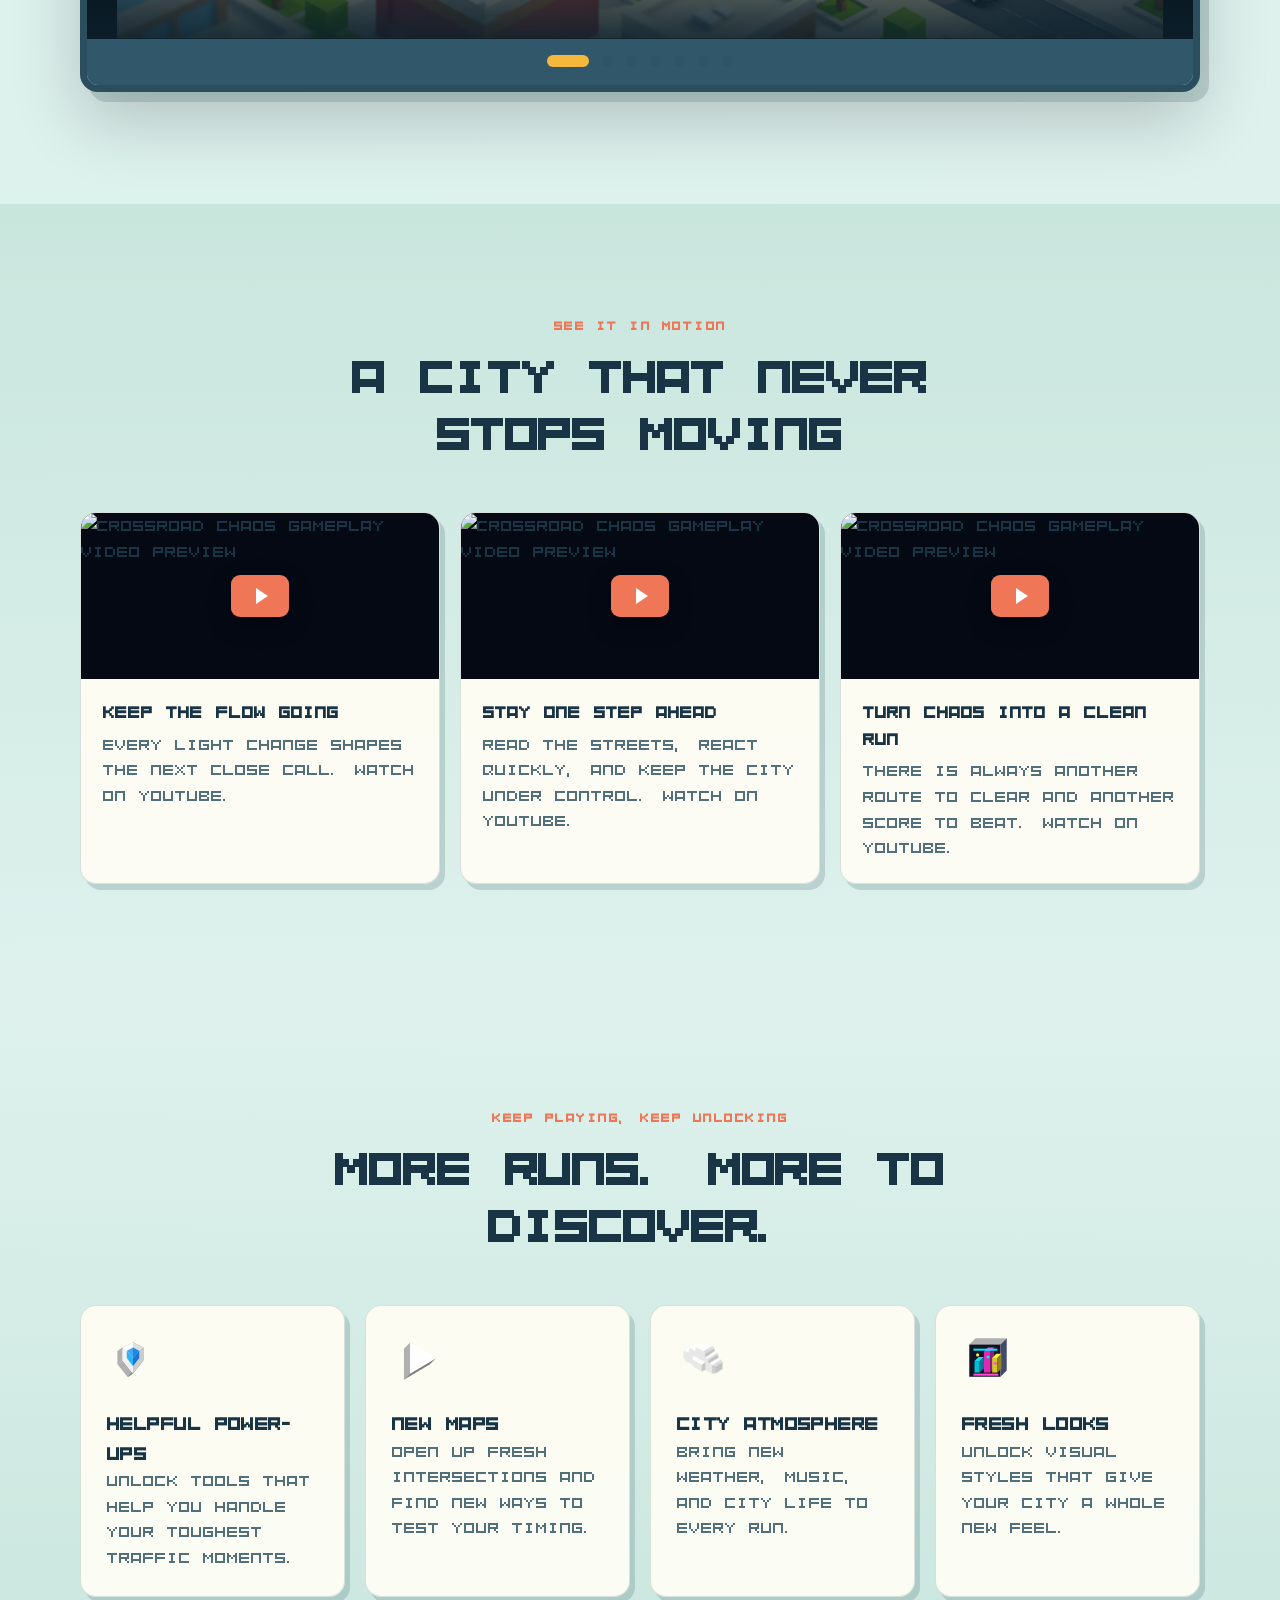
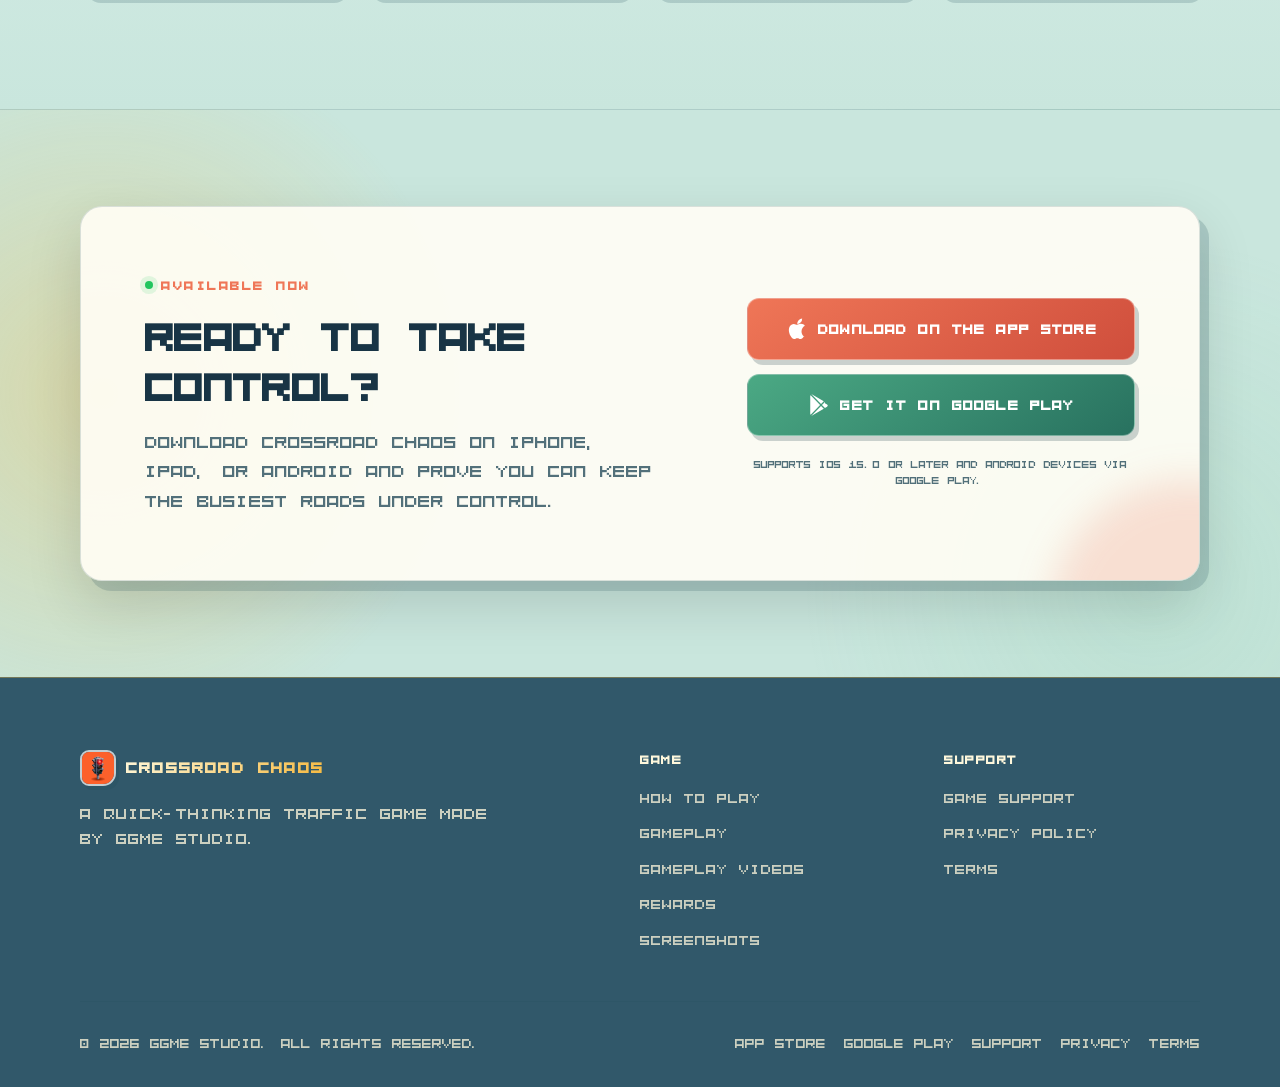
==== commit 91d0a1f3: "Refactor code structure for improved readability and maintainability" ====
--- a/index.html
+++ b/index.html
@@ -77,1277 +77,12 @@
     gtag('config', 'G-FEV842FX0Z');
   </script>
 
-  <!-- Google Fonts -->
-  <link rel="preconnect" href="https://fonts.googleapis.com">
-  <link rel="preconnect" href="https://fonts.gstatic.com" crossorigin>
-  <link href="https://fonts.googleapis.com/css2?family=Orbitron:wght@500;700;900&amp;family=Outfit:wght@300;400;600;800&amp;display=swap" rel="stylesheet">
-
   <script>
     // Apply the operating system preference before the page renders.
     document.documentElement.dataset.theme = window.matchMedia('(prefers-color-scheme: dark)').matches ? 'night' : 'day';
   </script>
 
-  <style>
-    /* Design Tokens & CSS Variables */
-    :root {
-      /* Theme Day (Default) */
-      --bg-primary: #f8fafc;
-      --bg-secondary: #f1f5f9;
-      --text-primary: #0f172a;
-      --text-secondary: #475569;
-      --accent-color: #6366f1;
-      --accent-hover: #4f46e5;
-      --card-bg: rgba(255, 255, 255, 0.8);
-      --card-border: rgba(15, 23, 42, 0.08);
-      --glow-color: rgba(99, 102, 241, 0.15);
-      --page-width: 1120px;
-    }
-
-    [data-theme="night"] {
-      /* Theme Night */
-      --bg-primary: #090d16;
-      --bg-secondary: #0f172a;
-      --text-primary: #f8fafc;
-      --text-secondary: #94a3b8;
-      --accent-color: #818cf8;
-      --accent-hover: #6366f1;
-      --card-bg: rgba(15, 23, 42, 0.6);
-      --card-border: rgba(255, 255, 255, 0.08);
-      --glow-color: rgba(129, 140, 248, 0.25);
-    }
-
-    /* Reset Styles */
-    * {
-      box-sizing: border-box;
-      margin: 0;
-      padding: 0;
-    }
-
-    body {
-      font-family: 'Outfit', sans-serif;
-      background-color: var(--bg-primary);
-      color: var(--text-primary);
-      overflow-x: hidden;
-      line-height: 1.6;
-      transition: background-color 0.5s ease, color 0.5s ease;
-      position: relative;
-    }
-
-    h1, h2, h3, .logo {
-      font-family: 'Orbitron', sans-serif;
-      font-weight: 700;
-    }
-
-    a {
-      color: inherit;
-      text-decoration: none;
-    }
-
-    a:focus-visible,
-    button:focus-visible {
-      outline: 3px solid var(--accent-color);
-      outline-offset: 3px;
-    }
-
-    /* Glassmorphic Navbar */
-    .navbar {
-      position: fixed;
-      top: 0;
-      left: 0;
-      width: 100%;
-      height: 70px;
-      z-index: 1000;
-      background: var(--card-bg);
-      backdrop-filter: blur(12px);
-      -webkit-backdrop-filter: blur(12px);
-      border-bottom: 1px solid var(--card-border);
-      display: flex;
-      justify-content: space-between;
-      align-items: center;
-      padding: 0 5%;
-      transition: background 0.5s ease, border 0.5s ease;
-    }
-
-    .logo-container {
-      display: flex;
-      align-items: center;
-      gap: 10px;
-    }
-
-    .logo-icon {
-      width: 32px;
-      height: 32px;
-      border-radius: 6px;
-      box-shadow: 0 2px 8px var(--glow-color);
-      object-fit: cover;
-    }
-
-    .logo-text {
-      font-size: 1.25rem;
-      letter-spacing: 1px;
-      background: linear-gradient(135deg, var(--accent-color), #ec4899);
-      -webkit-background-clip: text;
-      -webkit-text-fill-color: transparent;
-      font-weight: 900;
-    }
-
-    .nav-links {
-      display: flex;
-      gap: 25px;
-      list-style: none;
-    }
-
-    .nav-links a {
-      font-size: 0.95rem;
-      font-weight: 600;
-      position: relative;
-      padding: 5px 0;
-      color: var(--text-secondary);
-      transition: color 0.3s ease;
-    }
-
-    .nav-links a::after {
-      content: '';
-      position: absolute;
-      bottom: 0;
-      left: 0;
-      width: 0;
-      height: 2px;
-      background-color: var(--accent-color);
-      transition: width 0.3s ease;
-    }
-
-    .nav-links a:hover {
-      color: var(--text-primary);
-    }
-
-    .nav-links a:hover::after {
-      width: 100%;
-    }
-
-    .nav-right {
-      display: flex;
-      align-items: center;
-      gap: 15px;
-    }
-
-    .theme-toggle-btn {
-      background: none;
-      border: 1px solid var(--card-border);
-      cursor: pointer;
-      width: 36px;
-      height: 36px;
-      border-radius: 50%;
-      display: flex;
-      align-items: center;
-      justify-content: center;
-      color: var(--text-primary);
-      background-color: var(--bg-secondary);
-      transition: all 0.3s ease;
-    }
-
-    .theme-toggle-btn:hover {
-      transform: scale(1.1);
-      border-color: var(--accent-color);
-    }
-
-    .btn-play-header {
-      background: linear-gradient(135deg, var(--accent-color), #4f46e5);
-      color: white !important;
-      padding: 8px 18px;
-      border-radius: 20px;
-      font-weight: 700 !important;
-      box-shadow: 0 4px 12px var(--glow-color);
-      transition: transform 0.3s ease, box-shadow 0.3s ease !important;
-    }
-
-    .btn-play-header:hover {
-      transform: translateY(-2px);
-      box-shadow: 0 6px 16px var(--glow-color);
-    }
-
-    .btn-play-header::after {
-      display: none !important;
-    }
-
-    /* Centered Hero Section */
-    .hero {
-      min-height: 90vh;
-      display: flex;
-      flex-direction: column;
-      justify-content: center;
-      align-items: center;
-      text-align: center;
-      padding: 140px 5% 80px 5%;
-      position: relative;
-      overflow: hidden;
-    }
-
-    .hero-content {
-      max-width: 800px;
-      display: flex;
-      flex-direction: column;
-      align-items: center;
-      z-index: 2;
-    }
-
-    .game-badge {
-      display: inline-flex;
-      align-items: center;
-      gap: 6px;
-      background: var(--glow-color);
-      border: 1px solid var(--card-border);
-      color: var(--accent-color);
-      padding: 6px 14px;
-      border-radius: 20px;
-      font-size: 0.85rem;
-      font-weight: 700;
-      margin-bottom: 25px;
-      text-transform: uppercase;
-      letter-spacing: 0.5px;
-    }
-
-    .hero-title {
-      font-size: 4rem;
-      line-height: 1.15;
-      margin-bottom: 20px;
-      letter-spacing: -0.5px;
-      background: linear-gradient(135deg, var(--text-primary), var(--accent-color));
-      -webkit-background-clip: text;
-      -webkit-text-fill-color: transparent;
-    }
-
-    .hero-tagline {
-      font-size: 1.35rem;
-      color: var(--text-secondary);
-      margin-bottom: 35px;
-      font-weight: 400;
-      max-width: 650px;
-    }
-
-    .hero-cta {
-      display: flex;
-      flex-wrap: wrap;
-      justify-content: center;
-      gap: 15px;
-      margin-bottom: 20px;
-    }
-
-    .btn {
-      display: inline-flex;
-      align-items: center;
-      justify-content: center;
-      gap: 10px;
-      padding: 14px 32px;
-      border-radius: 30px;
-      font-weight: 700;
-      font-size: 1.05rem;
-      cursor: pointer;
-      transition: all 0.3s cubic-bezier(0.16, 1, 0.3, 1);
-    }
-
-    .btn-primary {
-      background: linear-gradient(135deg, var(--accent-color), #4f46e5);
-      color: white;
-      box-shadow: 0 10px 25px var(--glow-color);
-    }
-
-    .btn-primary:hover {
-      transform: translateY(-3px);
-      box-shadow: 0 15px 30px var(--glow-color);
-    }
-
-    .btn-android {
-      background: linear-gradient(135deg, #22c55e, #15803d);
-      color: white;
-      box-shadow: 0 10px 25px rgba(34, 197, 94, 0.18);
-    }
-
-    .btn-android:hover {
-      transform: translateY(-3px);
-      box-shadow: 0 15px 30px rgba(34, 197, 94, 0.24);
-    }
-
-    .play-now-btn {
-      background: linear-gradient(135deg, #f59e0b, #ef4444);
-      color: white;
-      font-weight: 800;
-      letter-spacing: 0.5px;
-      box-shadow: 0 10px 25px var(--glow-color);
-    }
-
-    .play-now-btn:hover {
-      transform: scale(1.05);
-      box-shadow: 0 10px 25px var(--glow-color);
-    }
-
-    /* Floating Low-Poly Background Elements */
-    .floating-bg {
-      position: absolute;
-      pointer-events: none;
-      z-index: 1;
-      filter: drop-shadow(0 15px 25px rgba(0, 0, 0, 0.08));
-      animation: float-bob 6s ease-in-out infinite;
-      user-select: none;
-    }
-    
-    .floating-bg.balloon {
-      left: 6%;
-      top: 15%;
-      width: 130px;
-      animation-duration: 8s;
-    }
-
-    .floating-bg.balloon-teal {
-      right: 18%;
-      top: 19%;
-      width: 115px;
-      animation-duration: 9s;
-      animation-delay: -2s;
-    }
-    
-    .floating-bg.cloud-l {
-      left: 4%;
-      top: 45%;
-      width: 160px;
-      animation-duration: 11s;
-      opacity: 0.65;
-    }
-    
-    .floating-bg.cloud-r {
-      right: 5%;
-      top: 10%;
-      width: 170px;
-      animation-duration: 10s;
-      opacity: 0.65;
-    }
-    
-    .floating-bg.airplane {
-      right: 7%;
-      top: 42%;
-      width: 150px;
-      animation-duration: 7s;
-    }
-
-    .floating-bg.seaplane {
-      left: 16%;
-      top: 52%;
-      width: 145px;
-      animation-duration: 8.5s;
-      animation-delay: -3s;
-    }
-    
-    .floating-bg.helicopter {
-      left: 5%;
-      top: 65%;
-      width: 120px;
-      animation-duration: 6s;
-    }
-    
-    .floating-bg.birds {
-      right: 6%;
-      top: 68%;
-      width: 100px;
-      animation-duration: 9s;
-    }
-    
-    @keyframes float-bob {
-      0%, 100% { transform: translateY(0) rotate(0deg); }
-      50% { transform: translateY(-20px) rotate(2deg); }
-    }
-
-    /* Sections Shared Styles */
-    section {
-      padding: 90px 5%;
-      position: relative;
-    }
-
-    .section-title-wrapper {
-      text-align: center;
-      margin-bottom: 50px;
-    }
-
-    .section-subtitle {
-      color: var(--accent-color);
-      font-weight: 700;
-      font-size: 0.9rem;
-      text-transform: uppercase;
-      letter-spacing: 1.5px;
-      margin-bottom: 8px;
-      display: block;
-    }
-
-    .section-title {
-      font-size: 2.25rem;
-      color: var(--text-primary);
-    }
-
-    /* Feature Grid Section */
-    .features-grid {
-      display: grid;
-      grid-template-columns: repeat(auto-fit, minmax(300px, 1fr));
-      gap: 30px;
-      z-index: 2;
-      position: relative;
-    }
-
-    .feature-card {
-      background: var(--card-bg);
-      border: 1px solid var(--card-border);
-      border-radius: 20px;
-      padding: 35px;
-      box-shadow: 0 10px 30px rgba(0, 0, 0, 0.02);
-      transition: all 0.3s cubic-bezier(0.16, 1, 0.3, 1);
-      display: flex;
-      flex-direction: column;
-      gap: 15px;
-      position: relative;
-      overflow: hidden;
-    }
-
-    .feature-card:hover {
-      transform: translateY(-5px);
-      border-color: var(--accent-color);
-      box-shadow: 0 15px 35px var(--glow-color);
-    }
-
-    .feature-icon-wrapper {
-      width: 50px;
-      height: 50px;
-      border-radius: 14px;
-      background: var(--glow-color);
-      display: flex;
-      align-items: center;
-      justify-content: center;
-      color: var(--accent-color);
-    }
-
-    .feature-card h3 {
-      font-size: 1.25rem;
-    }
-
-    .feature-card p {
-      color: var(--text-secondary);
-      font-size: 0.95rem;
-    }
-
-    .feature-details {
-      margin-top: 10px;
-      border-top: 1px solid var(--card-border);
-      padding-top: 15px;
-      display: flex;
-      flex-direction: column;
-      gap: 8px;
-    }
-
-    .detail-item {
-      display: flex;
-      justify-content: space-between;
-      font-size: 0.85rem;
-    }
-
-    .detail-item span.label {
-      color: var(--text-secondary);
-      font-weight: 500;
-    }
-
-    .detail-item span.value {
-      color: var(--text-primary);
-      font-weight: 700;
-    }
-
-    /* Showcase Screenshot Gallery */
-    .gallery-carousel-wrapper {
-      position: relative;
-      max-width: 1000px;
-      margin: 0 auto;
-      overflow: hidden;
-      border-radius: 24px;
-      box-shadow: 0 20px 40px rgba(0, 0, 0, 0.15);
-      background-color: var(--bg-secondary);
-      border: 1px solid var(--card-border);
-      z-index: 2;
-    }
-
-    .gallery-carousel {
-      display: flex;
-      transition: transform 0.5s cubic-bezier(0.16, 1, 0.3, 1);
-    }
-
-    .carousel-slide {
-      min-width: 100%;
-      position: relative;
-      aspect-ratio: 2532 / 1170;
-      display: flex;
-      justify-content: center;
-      align-items: center;
-      overflow: hidden;
-      background: #050914;
-    }
-
-    .carousel-slide img {
-      position: absolute;
-      width: 100%;
-      height: 100%;
-      top: 50%;
-      left: 50%;
-      transform: translate(-50%, -50%);
-      object-fit: contain;
-      transition: transform 0.5s ease;
-    }
-
-    .carousel-overlay {
-      position: absolute;
-      bottom: 0;
-      left: 0;
-      width: 100%;
-      padding: 40px 5%;
-      background: linear-gradient(to top, rgba(0,0,0,0.8) 0%, rgba(0,0,0,0.4) 60%, transparent 100%);
-      color: white;
-      display: flex;
-      flex-direction: column;
-      gap: 8px;
-      z-index: 5;
-    }
-
-    .carousel-title {
-      font-size: 1.5rem;
-      font-family: 'Outfit', sans-serif;
-      font-weight: 800;
-      color: #fff;
-    }
-
-    .carousel-desc {
-      font-size: 0.95rem;
-      color: #cbd5e1;
-    }
-
-    .carousel-nav-btn {
-      position: absolute;
-      top: 50%;
-      transform: translateY(-50%);
-      background: rgba(255, 255, 255, 0.2);
-      border: 1px solid rgba(255, 255, 255, 0.1);
-      backdrop-filter: blur(8px);
-      -webkit-backdrop-filter: blur(8px);
-      color: white;
-      width: 50px;
-      height: 50px;
-      border-radius: 50%;
-      cursor: pointer;
-      display: flex;
-      align-items: center;
-      justify-content: center;
-      z-index: 10;
-      transition: all 0.3s ease;
-    }
-
-    .carousel-nav-btn:hover {
-      background: rgba(255, 255, 255, 0.4);
-      transform: translateY(-50%) scale(1.1);
-    }
-
-    .carousel-nav-btn.prev { left: 20px; }
-    .carousel-nav-btn.next { right: 20px; }
-
-    .carousel-dots {
-      display: flex;
-      justify-content: center;
-      align-items: center;
-      gap: 12px;
-      margin-top: 0;
-      padding: 16px 0 18px;
-      background: rgba(5, 9, 20, 0.34);
-    }
-
-    .carousel-dot {
-      width: 12px;
-      height: 12px;
-      border-radius: 50%;
-      background-color: var(--card-border);
-      cursor: pointer;
-      transition: all 0.3s ease;
-      border: 0;
-      padding: 0;
-    }
-
-    .carousel-dot.active {
-      width: 42px;
-      border-radius: 999px;
-      background-color: var(--accent-color);
-    }
-
-    /* How-to-play, videos, and rewards */
-    .how-to-play {
-      background: var(--bg-secondary);
-      border-block: 1px solid var(--card-border);
-    }
-
-    .how-to-play-grid,
-    .video-grid,
-    .rewards-grid {
-      display: grid;
-      grid-template-columns: repeat(3, minmax(0, 1fr));
-      gap: 20px;
-    }
-
-    .play-step,
-    .video-card,
-    .reward-card {
-      background: var(--card-bg);
-      border: 1px solid var(--card-border);
-      border-radius: 24px;
-    }
-
-    .play-step {
-      padding: 30px;
-      display: flex;
-      flex-direction: column;
-      gap: 12px;
-    }
-
-    .step-number {
-      width: 34px;
-      height: 34px;
-      display: grid;
-      place-items: center;
-      border-radius: 50%;
-      background: var(--accent-color);
-      color: white;
-      font-weight: 800;
-      font-size: 0.9rem;
-    }
-
-    .play-step h3,
-    .reward-card h3 {
-      font-size: 1.15rem;
-      letter-spacing: -0.03em;
-    }
-
-    .play-step p,
-    .reward-card p,
-    .video-card p {
-      color: var(--text-secondary);
-      line-height: 1.6;
-    }
-
-    .videos {
-      background: linear-gradient(180deg, var(--bg-secondary), transparent);
-    }
-
-    .video-card {
-      display: block;
-      color: inherit;
-      text-decoration: none;
-      overflow: hidden;
-      box-shadow: 0 14px 34px rgba(15, 23, 42, 0.06);
-      transition: transform 0.25s ease, box-shadow 0.25s ease, border-color 0.25s ease;
-    }
-
-    .video-card:hover {
-      transform: translateY(-5px);
-      border-color: var(--accent-color);
-      box-shadow: 0 20px 42px var(--glow-color);
-    }
-
-    .video-thumbnail {
-      position: relative;
-      display: block;
-      overflow: hidden;
-      aspect-ratio: 905 / 418;
-      background: #050914;
-    }
-
-    .video-thumbnail img {
-      display: block;
-      width: 100%;
-      height: 100%;
-      object-fit: cover;
-      object-position: center;
-      transition: transform 0.35s ease;
-    }
-
-    .video-card:hover .video-thumbnail img {
-      transform: scale(1.04);
-    }
-
-    .video-play-button {
-      position: absolute;
-      inset: 50% auto auto 50%;
-      width: 58px;
-      height: 42px;
-      transform: translate(-50%, -50%);
-      display: grid;
-      place-items: center;
-      border-radius: 12px;
-      background: #ff0033;
-      color: white;
-      box-shadow: 0 8px 22px rgba(0, 0, 0, 0.35);
-    }
-
-    .video-play-button::before {
-      content: '';
-      margin-left: 3px;
-      border-top: 8px solid transparent;
-      border-bottom: 8px solid transparent;
-      border-left: 12px solid currentColor;
-    }
-
-    .video-card-copy {
-      padding: 20px 22px 22px;
-    }
-
-    .video-card h3 {
-      margin-bottom: 6px;
-      font-size: 1.05rem;
-    }
-
-    .rewards {
-      background: linear-gradient(180deg, transparent, var(--bg-secondary));
-    }
-
-    .rewards-grid {
-      grid-template-columns: repeat(4, minmax(0, 1fr));
-    }
-
-    .reward-card {
-      padding: 26px;
-      min-height: 100%;
-    }
-
-    .reward-icon {
-      width: 52px;
-      height: 52px;
-      object-fit: contain;
-      margin-bottom: 18px;
-    }
-
-    /* Download call-to-action */
-    .download-section {
-      padding: 96px 5%;
-      background:
-        radial-gradient(circle at 8% 50%, var(--glow-color), transparent 30%),
-        var(--bg-secondary);
-      border-top: 1px solid var(--card-border);
-      transition: background 0.5s ease, border-color 0.5s ease;
-    }
-
-    .download-card {
-      max-width: 1120px;
-      margin: 0 auto;
-      padding: clamp(32px, 5vw, 64px);
-      display: grid;
-      grid-template-columns: minmax(0, 1.15fr) minmax(340px, 0.85fr);
-      gap: clamp(32px, 6vw, 84px);
-      align-items: center;
-      text-align: left;
-      background: var(--card-bg);
-      border: 1px solid var(--card-border);
-      border-radius: 32px;
-      box-shadow: 0 22px 55px rgba(0, 0, 0, 0.14);
-      overflow: hidden;
-      position: relative;
-    }
-
-    .download-card::after {
-      content: '';
-      position: absolute;
-      width: 280px;
-      height: 280px;
-      right: -130px;
-      bottom: -180px;
-      border-radius: 50%;
-      background: var(--glow-color);
-      filter: blur(18px);
-      pointer-events: none;
-    }
-
-    .download-copy,
-    .download-actions {
-      position: relative;
-      z-index: 1;
-    }
-
-    .download-kicker {
-      display: inline-flex;
-      align-items: center;
-      gap: 8px;
-      color: var(--accent-color);
-      font-size: 0.8rem;
-      font-weight: 800;
-      letter-spacing: 0.12em;
-      text-transform: uppercase;
-    }
-
-    .download-kicker::before {
-      content: '';
-      width: 8px;
-      height: 8px;
-      border-radius: 50%;
-      background: #22c55e;
-      box-shadow: 0 0 0 5px rgba(34, 197, 94, 0.13);
-    }
-
-    .download-title {
-      margin: 14px 0 16px;
-      font-family: 'Orbitron', sans-serif;
-      font-size: clamp(1.75rem, 3.2vw, 2.75rem);
-      line-height: 1.22;
-      letter-spacing: -0.04em;
-    }
-
-    .download-description {
-      max-width: 610px;
-      color: var(--text-secondary);
-      font-size: clamp(1rem, 1.4vw, 1.12rem);
-      line-height: 1.65;
-    }
-
-    .download-actions {
-      display: flex;
-      flex-direction: column;
-      gap: 14px;
-    }
-
-    .download-actions .btn {
-      width: 100%;
-      min-height: 62px;
-      padding: 14px 28px;
-      border-radius: 18px;
-      font-size: 1.05rem;
-    }
-
-    .download-actions .btn svg {
-      flex: 0 0 auto;
-      width: 24px;
-      height: 24px;
-    }
-
-    .download-note {
-      margin-top: 6px;
-      color: var(--text-secondary);
-      font-size: 0.88rem;
-      text-align: center;
-    }
-
-    /* Footer Styles */
-    footer {
-      background-color: var(--bg-secondary);
-      border-top: 1px solid var(--card-border);
-      padding: 60px 5% 40px 5%;
-      transition: background-color 0.5s ease, border-top 0.5s ease;
-    }
-
-    .footer-content {
-      display: flex;
-      flex-wrap: wrap;
-      justify-content: space-between;
-      gap: 40px;
-      margin-bottom: 40px;
-      max-width: 1200px;
-      margin-left: auto;
-      margin-right: auto;
-    }
-
-    .footer-brand {
-      flex: 2;
-      min-width: 280px;
-      display: flex;
-      flex-direction: column;
-      gap: 15px;
-    }
-
-    .footer-brand p {
-      color: var(--text-secondary);
-      font-size: 0.95rem;
-    }
-
-    .footer-links-group {
-      flex: 1;
-      min-width: 150px;
-      display: flex;
-      flex-direction: column;
-      gap: 15px;
-    }
-
-    .footer-links-group h4 {
-      font-family: 'Orbitron', sans-serif;
-      font-size: 0.95rem;
-      letter-spacing: 0.5px;
-      text-transform: uppercase;
-      color: var(--text-primary);
-    }
-
-    .footer-links-group ul {
-      list-style: none;
-      display: flex;
-      flex-direction: column;
-      gap: 10px;
-    }
-
-    .footer-links-group a {
-      color: var(--text-secondary);
-      font-size: 0.9rem;
-      transition: color 0.2s ease;
-    }
-
-    .footer-links-group a:hover {
-      color: var(--accent-color);
-    }
-
-    .footer-bottom {
-      border-top: 1px solid var(--card-border);
-      padding-top: 30px;
-      display: flex;
-      flex-wrap: wrap;
-      justify-content: space-between;
-      align-items: center;
-      color: var(--text-secondary);
-      font-size: 0.85rem;
-      max-width: 1200px;
-      margin-left: auto;
-      margin-right: auto;
-      gap: 15px;
-    }
-
-    /* Site-wide visual system */
-    .navbar {
-      height: 76px;
-      padding-inline: max(5%, calc((100% - var(--page-width)) / 2));
-      background: color-mix(in srgb, var(--bg-primary) 82%, transparent);
-      backdrop-filter: blur(18px) saturate(150%);
-      -webkit-backdrop-filter: blur(18px) saturate(150%);
-    }
-
-    .logo-icon {
-      width: 36px;
-      height: 36px;
-      border-radius: 10px;
-      box-shadow: 0 6px 18px var(--glow-color);
-    }
-
-    .logo-text {
-      font-size: 1rem;
-      letter-spacing: 0.06em;
-      background: linear-gradient(135deg, var(--accent-color), #c084fc);
-      -webkit-background-clip: text;
-    }
-
-    .nav-links { gap: 28px; }
-    .nav-links a { font-size: 0.9rem; }
-
-    .theme-toggle-btn {
-      width: 40px;
-      height: 40px;
-      border-radius: 12px;
-    }
-
-    .btn-play-header {
-      padding: 10px 18px;
-      border-radius: 12px;
-    }
-
-    .hero {
-      min-height: min(860px, 100vh);
-      padding: 160px 5% 110px;
-      isolation: isolate;
-    }
-
-    .hero::before {
-      content: '';
-      position: absolute;
-      inset: 0;
-      z-index: 0;
-      background:
-        radial-gradient(circle at 50% 38%, var(--glow-color), transparent 33%),
-        linear-gradient(var(--card-border) 1px, transparent 1px),
-        linear-gradient(90deg, var(--card-border) 1px, transparent 1px);
-      background-size: auto, 54px 54px, 54px 54px;
-      mask-image: linear-gradient(to bottom, transparent, black 18%, black 74%, transparent);
-      opacity: 0.55;
-      pointer-events: none;
-    }
-
-    .hero::after {
-      content: '';
-      position: absolute;
-      width: min(74vw, 920px);
-      height: 260px;
-      bottom: -190px;
-      border: 1px solid var(--card-border);
-      border-radius: 50%;
-      box-shadow: 0 -20px 100px var(--glow-color);
-      z-index: 0;
-    }
-
-    .hero-content { max-width: 860px; }
-
-    .game-badge {
-      padding: 8px 14px;
-      border-radius: 999px;
-      font-size: 0.75rem;
-      background: color-mix(in srgb, var(--accent-color) 10%, transparent);
-    }
-
-    .hero-title {
-      font-size: clamp(3rem, 7vw, 5.25rem);
-      line-height: 1.04;
-      margin-bottom: 24px;
-      letter-spacing: -0.07em;
-    }
-
-    .hero-tagline {
-      font-size: clamp(1.08rem, 2vw, 1.3rem);
-      max-width: 700px;
-    }
-
-    .btn {
-      min-height: 52px;
-      padding: 13px 25px;
-      border-radius: 14px;
-    }
-
-    .play-now-btn:hover { transform: translateY(-3px); }
-
-    section {
-      padding: 112px max(5%, calc((100% - var(--page-width)) / 2));
-    }
-
-    .section-title-wrapper {
-      max-width: 680px;
-      margin: 0 auto 52px;
-    }
-
-    .section-subtitle {
-      font-size: 0.76rem;
-      margin-bottom: 12px;
-    }
-
-    .section-subtitle--feature {
-      white-space: nowrap;
-      font-size: clamp(0.65rem, 2.7vw, 0.9rem);
-      letter-spacing: clamp(0.4px, 0.35vw, 1.5px);
-    }
-
-    .section-title {
-      font-size: clamp(2rem, 4vw, 3rem);
-      line-height: 1.18;
-      letter-spacing: -0.045em;
-    }
-
-    .features {
-      background: linear-gradient(180deg, transparent, var(--bg-secondary) 50%, transparent);
-    }
-
-    .features-grid { gap: 20px; }
-
-    .feature-card {
-      min-height: 100%;
-      border-radius: 24px;
-      padding: 32px;
-      box-shadow: 0 14px 34px rgba(15, 23, 42, 0.06);
-    }
-
-    .feature-card:hover { transform: translateY(-7px); }
-
-    .feature-icon-wrapper {
-      width: 54px;
-      height: 54px;
-      border-radius: 16px;
-    }
-
-    .feature-card h3 {
-      font-size: 1.15rem;
-      letter-spacing: -0.03em;
-    }
-
-    .feature-details { margin-top: auto; }
-
-    .detail-item {
-      display: grid;
-      grid-template-columns: max-content minmax(0, 1fr);
-      align-items: baseline;
-      gap: 16px;
-    }
-
-    .detail-item span.value {
-      text-align: right;
-      white-space: nowrap;
-    }
-
-    .gallery-carousel-wrapper {
-      max-width: var(--page-width);
-      border-radius: 28px;
-      box-shadow: 0 28px 70px rgba(0, 0, 0, 0.2);
-    }
-
-    .carousel-overlay {
-      padding: 46px clamp(24px, 5vw, 52px) 34px;
-    }
-
-    .carousel-nav-btn {
-      width: 48px;
-      height: 48px;
-      border-radius: 14px;
-    }
-
-    .how-to-play-grid,
-    .video-grid,
-    .rewards-grid { gap: 20px; }
-
-    .download-section { padding-inline: max(5%, calc((100% - var(--page-width)) / 2)); }
-
-    footer {
-      padding: 72px max(5%, calc((100% - var(--page-width)) / 2)) 34px;
-    }
-
-    .footer-content {
-      gap: 48px;
-      margin-bottom: 48px;
-      max-width: var(--page-width);
-    }
-
-    .footer-brand p {
-      max-width: 440px;
-      font-size: 1rem;
-    }
-
-    .footer-links-group h4 { font-size: 0.78rem; }
-    .footer-bottom { max-width: var(--page-width); }
-
-    .footer-store-links {
-      display: flex;
-      flex-wrap: wrap;
-      gap: 8px 18px;
-    }
-
-    .footer-store-links a {
-      text-decoration: none !important;
-      transition: color 0.2s ease;
-    }
-
-    .footer-store-links a:hover { color: var(--accent-color); }
-
-    @media (prefers-reduced-motion: reduce) {
-      *, *::before, *::after {
-        scroll-behavior: auto !important;
-        transition-duration: 0.01ms !important;
-        animation-duration: 0.01ms !important;
-        animation-iteration-count: 1 !important;
-      }
-    }
-
-    /* Responsive adjustments */
-    @media (max-width: 768px) {
-      .navbar { padding-inline: 5%; }
-
-      .hero {
-        min-height: auto;
-        padding: 140px 5% 88px;
-      }
-
-      .hero-title {
-        font-size: clamp(2.75rem, 12vw, 4rem);
-      }
-
-      .nav-links {
-        display: none;
-      }
-
-      section { padding: 78px 5%; }
-
-      .floating-bg {
-        display: none; /* Hide floating elements on mobile for clean screen spacing */
-      }
-
-      .section-title-wrapper { margin-bottom: 36px; }
-      .feature-card { padding: 28px; }
-      .how-to-play-grid,
-      .video-grid { grid-template-columns: 1fr; }
-      .rewards-grid { grid-template-columns: repeat(2, minmax(0, 1fr)); }
-      .carousel-nav-btn.prev { left: 12px; }
-      .carousel-nav-btn.next { right: 12px; }
-      .carousel-overlay { padding: 48px 24px 24px; }
-
-      .download-section {
-        padding: 64px 5%;
-      }
-
-      .download-card {
-        grid-template-columns: 1fr;
-        gap: 30px;
-        border-radius: 24px;
-      }
-
-      footer { padding: 60px 5% 28px; }
-    }
-
-    @media (max-width: 600px) {
-      .navbar { height: 68px; }
-      .logo-container { gap: 8px; }
-
-      .logo-text {
-        max-width: 145px;
-        font-size: 0.78rem;
-        line-height: 1.1;
-      }
-
-      .nav-right { gap: 8px; }
-      .btn-play-header { display: none; }
-      .hero { padding-top: 118px; }
-
-      .game-badge {
-        font-size: 0.68rem;
-        letter-spacing: 0.04em;
-      }
-
-      .hero-cta { width: min(100%, 340px); }
-      .hero-cta .btn { width: 100%; }
-      .carousel-title { font-size: 1.15rem; }
-      .carousel-desc { font-size: 0.85rem; }
-      .carousel-nav-btn { display: none; }
-      .carousel-dots { padding-block: 13px; }
-      .carousel-dot { width: 9px; height: 9px; }
-      .carousel-dot.active { width: 30px; }
-      .footer-content { gap: 32px; }
-      .footer-brand { min-width: 0; }
-      .footer-bottom { padding-top: 24px; }
-      .rewards-grid { grid-template-columns: 1fr; }
-    }
-
-    @media (max-width: 480px) {
-      .hero-cta {
-        width: 100%;
-      }
-
-      .btn {
-        width: 100%;
-        max-width: 320px;
-        padding: 13px 18px;
-        font-size: 0.95rem;
-      }
-
-      .download-card {
-        padding: 30px 24px;
-      }
-
-      .download-actions .btn {
-        max-width: none;
-        min-height: 58px;
-        font-size: 1rem;
-      }
-
-      .detail-item {
-        grid-template-columns: 1fr;
-        gap: 2px;
-      }
-
-      .detail-item span.value {
-        text-align: left;
-        white-space: normal;
-      }
-    }
-  </style>
+  <link rel="stylesheet" href="assets/css/site.css">
 </head>
 <body>
 
@@ -1582,6 +317,22 @@
             <span class="carousel-desc">Unlock new intersections and master each route at your own pace.</span>
           </div>
         </div>
+        <!-- Slide 6 -->
+        <div class="carousel-slide">
+          <img src="store_photos/public_new/android_6.PNG" alt="Crossroad Chaos rewards progression screen" width="2560" height="1184" loading="lazy">
+          <div class="carousel-overlay">
+            <span class="carousel-title">Make Every Run Count</span>
+            <span class="carousel-desc">Clear challenges, earn points, and unlock fresh rewards for your city.</span>
+          </div>
+        </div>
+        <!-- Slide 7 -->
+        <div class="carousel-slide">
+          <img src="store_photos/public_new/android_7.PNG" alt="Crossroad Chaos how-to-play guide showing traffic lights and vehicles" width="2560" height="1184" loading="lazy">
+          <div class="carousel-overlay">
+            <span class="carousel-title">Learn the Flow</span>
+            <span class="carousel-desc">See how lights and vehicles work, then take charge of every crossing.</span>
+          </div>
+        </div>
       </div>
 
       <div class="carousel-dots" id="carousel-dots-container"></div>
--- a/assets/css/site.css
+++ b/assets/css/site.css
@@ -0,0 +1,1579 @@
+    @font-face {
+      font-family: 'Kenney Future';
+      src: url('../fonts/kenney_future.ttf') format('truetype');
+      font-style: normal;
+      font-weight: 400;
+      font-display: swap;
+    }
+
+    /* Design Tokens & CSS Variables */
+    :root {
+      /* Theme Day (Default) */
+      --bg-primary: #f8fafc;
+      --bg-secondary: #f1f5f9;
+      --text-primary: #0f172a;
+      --text-secondary: #475569;
+      --accent-color: #6366f1;
+      --accent-hover: #4f46e5;
+      --card-bg: rgba(255, 255, 255, 0.8);
+      --card-border: rgba(15, 23, 42, 0.08);
+      --glow-color: rgba(99, 102, 241, 0.15);
+      --page-width: 1120px;
+    }
+
+    [data-theme="night"] {
+      /* Theme Night */
+      --bg-primary: #090d16;
+      --bg-secondary: #0f172a;
+      --text-primary: #f8fafc;
+      --text-secondary: #94a3b8;
+      --accent-color: #818cf8;
+      --accent-hover: #6366f1;
+      --card-bg: rgba(15, 23, 42, 0.6);
+      --card-border: rgba(255, 255, 255, 0.08);
+      --glow-color: rgba(129, 140, 248, 0.25);
+    }
+
+    /* Reset Styles */
+    * {
+      box-sizing: border-box;
+      margin: 0;
+      padding: 0;
+    }
+
+    body {
+      font-family: 'Kenney Future', sans-serif;
+      background-color: var(--bg-primary);
+      color: var(--text-primary);
+      overflow-x: hidden;
+      line-height: 1.6;
+      transition: background-color 0.5s ease, color 0.5s ease;
+      position: relative;
+    }
+
+    h1, h2, h3, .logo {
+      font-family: 'Kenney Future', sans-serif;
+      font-weight: 700;
+    }
+
+    a {
+      color: inherit;
+      text-decoration: none;
+    }
+
+    a:focus-visible,
+    button:focus-visible {
+      outline: 3px solid var(--accent-color);
+      outline-offset: 3px;
+    }
+
+    /* Glassmorphic Navbar */
+    .navbar {
+      position: fixed;
+      top: 0;
+      left: 0;
+      width: 100%;
+      height: 70px;
+      z-index: 1000;
+      background: var(--card-bg);
+      backdrop-filter: blur(12px);
+      -webkit-backdrop-filter: blur(12px);
+      border-bottom: 1px solid var(--card-border);
+      display: flex;
+      justify-content: space-between;
+      align-items: center;
+      padding: 0 5%;
+      transition: background 0.5s ease, border 0.5s ease;
+    }
+
+    .logo-container {
+      display: flex;
+      align-items: center;
+      gap: 10px;
+    }
+
+    .logo-icon {
+      width: 32px;
+      height: 32px;
+      border-radius: 6px;
+      box-shadow: 0 2px 8px var(--glow-color);
+      object-fit: cover;
+    }
+
+    .logo-text {
+      font-size: 1.25rem;
+      letter-spacing: 1px;
+      background: linear-gradient(135deg, var(--accent-color), #ec4899);
+      -webkit-background-clip: text;
+      -webkit-text-fill-color: transparent;
+      font-weight: 900;
+    }
+
+    .nav-links {
+      display: flex;
+      gap: 25px;
+      list-style: none;
+    }
+
+    .nav-links a {
+      font-size: 0.95rem;
+      font-weight: 600;
+      position: relative;
+      padding: 5px 0;
+      color: var(--text-secondary);
+      transition: color 0.3s ease;
+    }
+
+    .nav-links a::after {
+      content: '';
+      position: absolute;
+      bottom: 0;
+      left: 0;
+      width: 0;
+      height: 2px;
+      background-color: var(--accent-color);
+      transition: width 0.3s ease;
+    }
+
+    .nav-links a:hover {
+      color: var(--text-primary);
+    }
+
+    .nav-links a:hover::after {
+      width: 100%;
+    }
+
+    .nav-right {
+      display: flex;
+      align-items: center;
+      gap: 15px;
+    }
+
+    .theme-toggle-btn {
+      background: none;
+      border: 1px solid var(--card-border);
+      cursor: pointer;
+      width: 36px;
+      height: 36px;
+      border-radius: 50%;
+      display: flex;
+      align-items: center;
+      justify-content: center;
+      color: var(--text-primary);
+      background-color: var(--bg-secondary);
+      transition: all 0.3s ease;
+    }
+
+    .theme-toggle-btn:hover {
+      transform: scale(1.1);
+      border-color: var(--accent-color);
+    }
+
+    .btn-play-header {
+      background: linear-gradient(135deg, var(--accent-color), #4f46e5);
+      color: white !important;
+      padding: 8px 18px;
+      border-radius: 20px;
+      font-weight: 700 !important;
+      box-shadow: 0 4px 12px var(--glow-color);
+      transition: transform 0.3s ease, box-shadow 0.3s ease !important;
+    }
+
+    .btn-play-header:hover {
+      transform: translateY(-2px);
+      box-shadow: 0 6px 16px var(--glow-color);
+    }
+
+    .btn-play-header::after {
+      display: none !important;
+    }
+
+    /* Centered Hero Section */
+    .hero {
+      min-height: 90vh;
+      display: flex;
+      flex-direction: column;
+      justify-content: center;
+      align-items: center;
+      text-align: center;
+      padding: 140px 5% 80px 5%;
+      position: relative;
+      overflow: hidden;
+    }
+
+    .hero-content {
+      max-width: 800px;
+      display: flex;
+      flex-direction: column;
+      align-items: center;
+      z-index: 2;
+    }
+
+    .game-badge {
+      display: inline-flex;
+      align-items: center;
+      gap: 6px;
+      background: var(--glow-color);
+      border: 1px solid var(--card-border);
+      color: var(--accent-color);
+      padding: 6px 14px;
+      border-radius: 20px;
+      font-size: 0.85rem;
+      font-weight: 700;
+      margin-bottom: 25px;
+      text-transform: uppercase;
+      letter-spacing: 0.5px;
+    }
+
+    .hero-title {
+      font-size: 4rem;
+      line-height: 1.15;
+      margin-bottom: 20px;
+      letter-spacing: -0.5px;
+      background: linear-gradient(135deg, var(--text-primary), var(--accent-color));
+      -webkit-background-clip: text;
+      -webkit-text-fill-color: transparent;
+    }
+
+    .hero-tagline {
+      font-size: 1.35rem;
+      color: var(--text-secondary);
+      margin-bottom: 35px;
+      font-weight: 400;
+      max-width: 650px;
+    }
+
+    .hero-cta {
+      display: flex;
+      flex-wrap: wrap;
+      justify-content: center;
+      gap: 15px;
+      margin-bottom: 20px;
+    }
+
+    .btn {
+      display: inline-flex;
+      align-items: center;
+      justify-content: center;
+      gap: 10px;
+      padding: 14px 32px;
+      border-radius: 30px;
+      font-weight: 700;
+      font-size: 1.05rem;
+      cursor: pointer;
+      transition: all 0.3s cubic-bezier(0.16, 1, 0.3, 1);
+    }
+
+    .btn-primary {
+      background: linear-gradient(135deg, var(--accent-color), #4f46e5);
+      color: white;
+      box-shadow: 0 10px 25px var(--glow-color);
+    }
+
+    .btn-primary:hover {
+      transform: translateY(-3px);
+      box-shadow: 0 15px 30px var(--glow-color);
+    }
+
+    .btn-android {
+      background: linear-gradient(135deg, #22c55e, #15803d);
+      color: white;
+      box-shadow: 0 10px 25px rgba(34, 197, 94, 0.18);
+    }
+
+    .btn-android:hover {
+      transform: translateY(-3px);
+      box-shadow: 0 15px 30px rgba(34, 197, 94, 0.24);
+    }
+
+    .play-now-btn {
+      background: linear-gradient(135deg, #f59e0b, #ef4444);
+      color: white;
+      font-weight: 800;
+      letter-spacing: 0.5px;
+      box-shadow: 0 10px 25px var(--glow-color);
+    }
+
+    .play-now-btn:hover {
+      transform: scale(1.05);
+      box-shadow: 0 10px 25px var(--glow-color);
+    }
+
+    /* Floating Low-Poly Background Elements */
+    .floating-bg {
+      position: absolute;
+      pointer-events: none;
+      z-index: 1;
+      filter: drop-shadow(0 15px 25px rgba(0, 0, 0, 0.08));
+      animation: float-bob 6s ease-in-out infinite;
+      user-select: none;
+    }
+    
+    .floating-bg.balloon {
+      left: 6%;
+      top: 15%;
+      width: 130px;
+      animation-duration: 8s;
+    }
+
+    .floating-bg.balloon-teal {
+      right: 18%;
+      top: 19%;
+      width: 115px;
+      animation-duration: 9s;
+      animation-delay: -2s;
+    }
+    
+    .floating-bg.cloud-l {
+      left: 4%;
+      top: 45%;
+      width: 160px;
+      animation-duration: 11s;
+      opacity: 0.65;
+    }
+    
+    .floating-bg.cloud-r {
+      right: 5%;
+      top: 10%;
+      width: 170px;
+      animation-duration: 10s;
+      opacity: 0.65;
+    }
+    
+    .floating-bg.airplane {
+      right: 7%;
+      top: 42%;
+      width: 150px;
+      animation-duration: 7s;
+    }
+
+    .floating-bg.seaplane {
+      left: 16%;
+      top: 52%;
+      width: 145px;
+      animation-duration: 8.5s;
+      animation-delay: -3s;
+    }
+    
+    .floating-bg.helicopter {
+      left: 5%;
+      top: 65%;
+      width: 120px;
+      animation-duration: 6s;
+    }
+    
+    .floating-bg.birds {
+      right: 6%;
+      top: 68%;
+      width: 100px;
+      animation-duration: 9s;
+    }
+    
+    @keyframes float-bob {
+      0%, 100% { transform: translateY(0) rotate(0deg); }
+      50% { transform: translateY(-20px) rotate(2deg); }
+    }
+
+    /* Sections Shared Styles */
+    section {
+      padding: 90px 5%;
+      position: relative;
+    }
+
+    .section-title-wrapper {
+      text-align: center;
+      margin-bottom: 50px;
+    }
+
+    .section-subtitle {
+      color: var(--accent-color);
+      font-weight: 700;
+      font-size: 0.9rem;
+      text-transform: uppercase;
+      letter-spacing: 1.5px;
+      margin-bottom: 8px;
+      display: block;
+    }
+
+    .section-title {
+      font-size: 2.25rem;
+      color: var(--text-primary);
+    }
+
+    /* Feature Grid Section */
+    .features-grid {
+      display: grid;
+      grid-template-columns: repeat(auto-fit, minmax(300px, 1fr));
+      gap: 30px;
+      z-index: 2;
+      position: relative;
+    }
+
+    .feature-card {
+      background: var(--card-bg);
+      border: 1px solid var(--card-border);
+      border-radius: 20px;
+      padding: 35px;
+      box-shadow: 0 10px 30px rgba(0, 0, 0, 0.02);
+      transition: all 0.3s cubic-bezier(0.16, 1, 0.3, 1);
+      display: flex;
+      flex-direction: column;
+      gap: 15px;
+      position: relative;
+      overflow: hidden;
+    }
+
+    .feature-card:hover {
+      transform: translateY(-5px);
+      border-color: var(--accent-color);
+      box-shadow: 0 15px 35px var(--glow-color);
+    }
+
+    .feature-icon-wrapper {
+      width: 50px;
+      height: 50px;
+      border-radius: 14px;
+      background: var(--glow-color);
+      display: flex;
+      align-items: center;
+      justify-content: center;
+      color: var(--accent-color);
+    }
+
+    .feature-card h3 {
+      font-size: 1.25rem;
+    }
+
+    .feature-card p {
+      color: var(--text-secondary);
+      font-size: 0.95rem;
+    }
+
+    .feature-details {
+      margin-top: 10px;
+      border-top: 1px solid var(--card-border);
+      padding-top: 15px;
+      display: flex;
+      flex-direction: column;
+      gap: 8px;
+    }
+
+    .detail-item {
+      display: flex;
+      justify-content: space-between;
+      font-size: 0.85rem;
+    }
+
+    .detail-item span.label {
+      color: var(--text-secondary);
+      font-weight: 500;
+    }
+
+    .detail-item span.value {
+      color: var(--text-primary);
+      font-weight: 700;
+    }
+
+    /* Showcase Screenshot Gallery */
+    .gallery-carousel-wrapper {
+      position: relative;
+      max-width: 1000px;
+      margin: 0 auto;
+      overflow: hidden;
+      border-radius: 24px;
+      box-shadow: 0 20px 40px rgba(0, 0, 0, 0.15);
+      background-color: var(--bg-secondary);
+      border: 1px solid var(--card-border);
+      z-index: 2;
+    }
+
+    .gallery-carousel {
+      display: flex;
+      transition: transform 0.5s cubic-bezier(0.16, 1, 0.3, 1);
+    }
+
+    .carousel-slide {
+      min-width: 100%;
+      position: relative;
+      aspect-ratio: 2532 / 1170;
+      display: flex;
+      justify-content: center;
+      align-items: center;
+      overflow: hidden;
+      background: #050914;
+    }
+
+    .carousel-slide img {
+      position: absolute;
+      width: 100%;
+      height: 100%;
+      top: 50%;
+      left: 50%;
+      transform: translate(-50%, -50%);
+      object-fit: contain;
+      transition: transform 0.5s ease;
+    }
+
+    .carousel-overlay {
+      position: absolute;
+      bottom: 0;
+      left: 0;
+      width: 100%;
+      padding: 40px 5%;
+      background: linear-gradient(to top, rgba(0,0,0,0.8) 0%, rgba(0,0,0,0.4) 60%, transparent 100%);
+      color: white;
+      display: flex;
+      flex-direction: column;
+      gap: 8px;
+      z-index: 5;
+    }
+
+    .carousel-title {
+      font-size: 1.5rem;
+      font-family: 'Kenney Future', sans-serif;
+      font-weight: 800;
+      color: #fff;
+    }
+
+    .carousel-desc {
+      font-size: 0.95rem;
+      color: #cbd5e1;
+    }
+
+    .carousel-nav-btn {
+      position: absolute;
+      top: 50%;
+      transform: translateY(-50%);
+      background: rgba(255, 255, 255, 0.2);
+      border: 1px solid rgba(255, 255, 255, 0.1);
+      backdrop-filter: blur(8px);
+      -webkit-backdrop-filter: blur(8px);
+      color: white;
+      width: 50px;
+      height: 50px;
+      border-radius: 50%;
+      cursor: pointer;
+      display: flex;
+      align-items: center;
+      justify-content: center;
+      z-index: 10;
+      transition: all 0.3s ease;
+    }
+
+    .carousel-nav-btn:hover {
+      background: rgba(255, 255, 255, 0.4);
+      transform: translateY(-50%) scale(1.1);
+    }
+
+    .carousel-nav-btn.prev { left: 20px; }
+    .carousel-nav-btn.next { right: 20px; }
+
+    .carousel-dots {
+      display: flex;
+      justify-content: center;
+      align-items: center;
+      gap: 12px;
+      margin-top: 0;
+      padding: 16px 0 18px;
+      background: rgba(5, 9, 20, 0.34);
+    }
+
+    .carousel-dot {
+      width: 12px;
+      height: 12px;
+      border-radius: 50%;
+      background-color: var(--card-border);
+      cursor: pointer;
+      transition: all 0.3s ease;
+      border: 0;
+      padding: 0;
+    }
+
+    .carousel-dot.active {
+      width: 42px;
+      border-radius: 999px;
+      background-color: var(--accent-color);
+    }
+
+    /* How-to-play, videos, and rewards */
+    .how-to-play {
+      background: var(--bg-secondary);
+      border-block: 1px solid var(--card-border);
+    }
+
+    .how-to-play-grid,
+    .video-grid,
+    .rewards-grid {
+      display: grid;
+      grid-template-columns: repeat(3, minmax(0, 1fr));
+      gap: 20px;
+    }
+
+    .play-step,
+    .video-card,
+    .reward-card {
+      background: var(--card-bg);
+      border: 1px solid var(--card-border);
+      border-radius: 24px;
+    }
+
+    .play-step {
+      padding: 30px;
+      display: flex;
+      flex-direction: column;
+      gap: 12px;
+    }
+
+    .step-number {
+      width: 34px;
+      height: 34px;
+      display: grid;
+      place-items: center;
+      border-radius: 50%;
+      background: var(--accent-color);
+      color: white;
+      font-weight: 800;
+      font-size: 0.9rem;
+    }
+
+    .play-step h3,
+    .reward-card h3 {
+      font-size: 1.15rem;
+      letter-spacing: -0.03em;
+    }
+
+    .play-step p,
+    .reward-card p,
+    .video-card p {
+      color: var(--text-secondary);
+      line-height: 1.6;
+    }
+
+    .videos {
+      background: linear-gradient(180deg, var(--bg-secondary), transparent);
+    }
+
+    .video-card {
+      display: block;
+      color: inherit;
+      text-decoration: none;
+      overflow: hidden;
+      box-shadow: 0 14px 34px rgba(15, 23, 42, 0.06);
+      transition: transform 0.25s ease, box-shadow 0.25s ease, border-color 0.25s ease;
+    }
+
+    .video-card:hover {
+      transform: translateY(-5px);
+      border-color: var(--accent-color);
+      box-shadow: 0 20px 42px var(--glow-color);
+    }
+
+    .video-thumbnail {
+      position: relative;
+      display: block;
+      overflow: hidden;
+      aspect-ratio: 905 / 418;
+      background: #050914;
+    }
+
+    .video-thumbnail img {
+      display: block;
+      width: 100%;
+      height: 100%;
+      object-fit: cover;
+      object-position: center;
+      transition: transform 0.35s ease;
+    }
+
+    .video-card:hover .video-thumbnail img {
+      transform: scale(1.04);
+    }
+
+    .video-play-button {
+      position: absolute;
+      inset: 50% auto auto 50%;
+      width: 58px;
+      height: 42px;
+      transform: translate(-50%, -50%);
+      display: grid;
+      place-items: center;
+      border-radius: 12px;
+      background: #ff0033;
+      color: white;
+      box-shadow: 0 8px 22px rgba(0, 0, 0, 0.35);
+    }
+
+    .video-play-button::before {
+      content: '';
+      margin-left: 3px;
+      border-top: 8px solid transparent;
+      border-bottom: 8px solid transparent;
+      border-left: 12px solid currentColor;
+    }
+
+    .video-card-copy {
+      padding: 20px 22px 22px;
+    }
+
+    .video-card h3 {
+      margin-bottom: 6px;
+      font-size: 1.05rem;
+    }
+
+    .rewards {
+      background: linear-gradient(180deg, transparent, var(--bg-secondary));
+    }
+
+    .rewards-grid {
+      grid-template-columns: repeat(4, minmax(0, 1fr));
+    }
+
+    .reward-card {
+      padding: 26px;
+      min-height: 100%;
+    }
+
+    .reward-icon {
+      width: 52px;
+      height: 52px;
+      object-fit: contain;
+      margin-bottom: 18px;
+    }
+
+    /* Download call-to-action */
+    .download-section {
+      padding: 96px 5%;
+      background:
+        radial-gradient(circle at 8% 50%, var(--glow-color), transparent 30%),
+        var(--bg-secondary);
+      border-top: 1px solid var(--card-border);
+      transition: background 0.5s ease, border-color 0.5s ease;
+    }
+
+    .download-card {
+      max-width: 1120px;
+      margin: 0 auto;
+      padding: clamp(32px, 5vw, 64px);
+      display: grid;
+      grid-template-columns: minmax(0, 1.15fr) minmax(340px, 0.85fr);
+      gap: clamp(32px, 6vw, 84px);
+      align-items: center;
+      text-align: left;
+      background: var(--card-bg);
+      border: 1px solid var(--card-border);
+      border-radius: 32px;
+      box-shadow: 0 22px 55px rgba(0, 0, 0, 0.14);
+      overflow: hidden;
+      position: relative;
+    }
+
+    .download-card::after {
+      content: '';
+      position: absolute;
+      width: 280px;
+      height: 280px;
+      right: -130px;
+      bottom: -180px;
+      border-radius: 50%;
+      background: var(--glow-color);
+      filter: blur(18px);
+      pointer-events: none;
+    }
+
+    .download-copy,
+    .download-actions {
+      position: relative;
+      z-index: 1;
+    }
+
+    .download-kicker {
+      display: inline-flex;
+      align-items: center;
+      gap: 8px;
+      color: var(--accent-color);
+      font-size: 0.8rem;
+      font-weight: 800;
+      letter-spacing: 0.12em;
+      text-transform: uppercase;
+    }
+
+    .download-kicker::before {
+      content: '';
+      width: 8px;
+      height: 8px;
+      border-radius: 50%;
+      background: #22c55e;
+      box-shadow: 0 0 0 5px rgba(34, 197, 94, 0.13);
+    }
+
+    .download-title {
+      margin: 14px 0 16px;
+      font-family: 'Kenney Future', sans-serif;
+      font-size: clamp(1.75rem, 3.2vw, 2.75rem);
+      line-height: 1.22;
+      letter-spacing: -0.04em;
+    }
+
+    .download-description {
+      max-width: 610px;
+      color: var(--text-secondary);
+      font-size: clamp(1rem, 1.4vw, 1.12rem);
+      line-height: 1.65;
+    }
+
+    .download-actions {
+      display: flex;
+      flex-direction: column;
+      gap: 14px;
+    }
+
+    .download-actions .btn {
+      width: 100%;
+      min-height: 62px;
+      padding: 14px 28px;
+      border-radius: 18px;
+      font-size: 1.05rem;
+    }
+
+    .download-actions .btn svg {
+      flex: 0 0 auto;
+      width: 24px;
+      height: 24px;
+    }
+
+    .download-note {
+      margin-top: 6px;
+      color: var(--text-secondary);
+      font-size: 0.88rem;
+      text-align: center;
+    }
+
+    /* Footer Styles */
+    footer {
+      background-color: var(--bg-secondary);
+      border-top: 1px solid var(--card-border);
+      padding: 60px 5% 40px 5%;
+      transition: background-color 0.5s ease, border-top 0.5s ease;
+    }
+
+    .footer-content {
+      display: flex;
+      flex-wrap: wrap;
+      justify-content: space-between;
+      gap: 40px;
+      margin-bottom: 40px;
+      max-width: 1200px;
+      margin-left: auto;
+      margin-right: auto;
+    }
+
+    .footer-brand {
+      flex: 2;
+      min-width: 280px;
+      display: flex;
+      flex-direction: column;
+      gap: 15px;
+    }
+
+    .footer-brand p {
+      color: var(--text-secondary);
+      font-size: 0.95rem;
+    }
+
+    .footer-links-group {
+      flex: 1;
+      min-width: 150px;
+      display: flex;
+      flex-direction: column;
+      gap: 15px;
+    }
+
+    .footer-links-group h4 {
+      font-family: 'Kenney Future', sans-serif;
+      font-size: 0.95rem;
+      letter-spacing: 0.5px;
+      text-transform: uppercase;
+      color: var(--text-primary);
+    }
+
+    .footer-links-group ul {
+      list-style: none;
+      display: flex;
+      flex-direction: column;
+      gap: 10px;
+    }
+
+    .footer-links-group a {
+      color: var(--text-secondary);
+      font-size: 0.9rem;
+      transition: color 0.2s ease;
+    }
+
+    .footer-links-group a:hover {
+      color: var(--accent-color);
+    }
+
+    .footer-bottom {
+      border-top: 1px solid var(--card-border);
+      padding-top: 30px;
+      display: flex;
+      flex-wrap: wrap;
+      justify-content: space-between;
+      align-items: center;
+      color: var(--text-secondary);
+      font-size: 0.85rem;
+      max-width: 1200px;
+      margin-left: auto;
+      margin-right: auto;
+      gap: 15px;
+    }
+
+    /* Site-wide visual system */
+    .navbar {
+      height: 76px;
+      padding-inline: max(5%, calc((100% - var(--page-width)) / 2));
+      background: color-mix(in srgb, var(--bg-primary) 82%, transparent);
+      backdrop-filter: blur(18px) saturate(150%);
+      -webkit-backdrop-filter: blur(18px) saturate(150%);
+    }
+
+    .logo-icon {
+      width: 36px;
+      height: 36px;
+      border-radius: 10px;
+      box-shadow: 0 6px 18px var(--glow-color);
+    }
+
+    .logo-text {
+      font-size: 1rem;
+      letter-spacing: 0.06em;
+      background: linear-gradient(135deg, var(--accent-color), #c084fc);
+      -webkit-background-clip: text;
+    }
+
+    .nav-links { gap: 28px; }
+    .nav-links a { font-size: 0.9rem; }
+
+    .theme-toggle-btn {
+      width: 40px;
+      height: 40px;
+      border-radius: 12px;
+    }
+
+    .btn-play-header {
+      padding: 10px 18px;
+      border-radius: 12px;
+    }
+
+    .hero {
+      min-height: min(860px, 100vh);
+      padding: 160px 5% 110px;
+      isolation: isolate;
+    }
+
+    .hero::before {
+      content: '';
+      position: absolute;
+      inset: 0;
+      z-index: 0;
+      background:
+        radial-gradient(circle at 50% 38%, var(--glow-color), transparent 33%),
+        linear-gradient(var(--card-border) 1px, transparent 1px),
+        linear-gradient(90deg, var(--card-border) 1px, transparent 1px);
+      background-size: auto, 54px 54px, 54px 54px;
+      mask-image: linear-gradient(to bottom, transparent, black 18%, black 74%, transparent);
+      opacity: 0.55;
+      pointer-events: none;
+    }
+
+    .hero::after {
+      content: '';
+      position: absolute;
+      width: min(74vw, 920px);
+      height: 260px;
+      bottom: -190px;
+      border: 1px solid var(--card-border);
+      border-radius: 50%;
+      box-shadow: 0 -20px 100px var(--glow-color);
+      z-index: 0;
+    }
+
+    .hero-content { max-width: 860px; }
+
+    .game-badge {
+      padding: 8px 14px;
+      border-radius: 999px;
+      font-size: 0.75rem;
+      background: color-mix(in srgb, var(--accent-color) 10%, transparent);
+    }
+
+    .hero-title {
+      font-size: clamp(3rem, 7vw, 5.25rem);
+      line-height: 1.04;
+      margin-bottom: 24px;
+      letter-spacing: -0.07em;
+    }
+
+    .hero-tagline {
+      font-size: clamp(1.08rem, 2vw, 1.3rem);
+      max-width: 700px;
+    }
+
+    .btn {
+      min-height: 52px;
+      padding: 13px 25px;
+      border-radius: 14px;
+    }
+
+    .play-now-btn:hover { transform: translateY(-3px); }
+
+    section {
+      padding: 112px max(5%, calc((100% - var(--page-width)) / 2));
+    }
+
+    .section-title-wrapper {
+      max-width: 680px;
+      margin: 0 auto 52px;
+    }
+
+    .section-subtitle {
+      font-size: 0.76rem;
+      margin-bottom: 12px;
+    }
+
+    .section-subtitle--feature {
+      white-space: nowrap;
+      font-size: clamp(0.65rem, 2.7vw, 0.9rem);
+      letter-spacing: clamp(0.4px, 0.35vw, 1.5px);
+    }
+
+    .section-title {
+      font-size: clamp(2rem, 4vw, 3rem);
+      line-height: 1.18;
+      letter-spacing: -0.045em;
+    }
+
+    .features {
+      background: linear-gradient(180deg, transparent, var(--bg-secondary) 50%, transparent);
+    }
+
+    .features-grid { gap: 20px; }
+
+    .feature-card {
+      min-height: 100%;
+      border-radius: 24px;
+      padding: 32px;
+      box-shadow: 0 14px 34px rgba(15, 23, 42, 0.06);
+    }
+
+    .feature-card:hover { transform: translateY(-7px); }
+
+    .feature-icon-wrapper {
+      width: 54px;
+      height: 54px;
+      border-radius: 16px;
+    }
+
+    .feature-card h3 {
+      font-size: 1.15rem;
+      letter-spacing: -0.03em;
+    }
+
+    .feature-details { margin-top: auto; }
+
+    .detail-item {
+      display: grid;
+      grid-template-columns: max-content minmax(0, 1fr);
+      align-items: baseline;
+      gap: 16px;
+    }
+
+    .detail-item span.value {
+      text-align: right;
+      white-space: nowrap;
+    }
+
+    .gallery-carousel-wrapper {
+      max-width: var(--page-width);
+      border-radius: 28px;
+      box-shadow: 0 28px 70px rgba(0, 0, 0, 0.2);
+    }
+
+    .carousel-overlay {
+      padding: 46px clamp(24px, 5vw, 52px) 34px;
+    }
+
+    .carousel-nav-btn {
+      width: 48px;
+      height: 48px;
+      border-radius: 14px;
+    }
+
+    .how-to-play-grid,
+    .video-grid,
+    .rewards-grid { gap: 20px; }
+
+    .download-section { padding-inline: max(5%, calc((100% - var(--page-width)) / 2)); }
+
+    footer {
+      padding: 72px max(5%, calc((100% - var(--page-width)) / 2)) 34px;
+    }
+
+    .footer-content {
+      gap: 48px;
+      margin-bottom: 48px;
+      max-width: var(--page-width);
+    }
+
+    .footer-brand p {
+      max-width: 440px;
+      font-size: 1rem;
+    }
+
+    .footer-links-group h4 { font-size: 0.78rem; }
+    .footer-bottom { max-width: var(--page-width); }
+
+    .footer-store-links {
+      display: flex;
+      flex-wrap: wrap;
+      gap: 8px 18px;
+    }
+
+    .footer-store-links a {
+      text-decoration: none !important;
+      transition: color 0.2s ease;
+    }
+
+    .footer-store-links a:hover { color: var(--accent-color); }
+
+    /* Isometric city art direction: visual-only overrides; the content layout stays unchanged. */
+    :root {
+      --bg-primary: #dff2ee;
+      --bg-secondary: #c9e6dd;
+      --text-primary: #183445;
+      --text-secondary: #52707a;
+      --accent-color: #ef7657;
+      --accent-hover: #d9573d;
+      --road-color: #31586a;
+      --sun-color: #f5b83d;
+      --grass-color: #80c6a2;
+      --card-bg: rgba(255, 253, 245, 0.92);
+      --card-border: rgba(31, 77, 88, 0.16);
+      --glow-color: rgba(239, 118, 87, 0.2);
+      --hard-shadow: rgba(28, 75, 82, 0.18);
+    }
+
+    [data-theme="night"] {
+      --bg-primary: #112b3b;
+      --bg-secondary: #173b4b;
+      --text-primary: #f5f0dc;
+      --text-secondary: #bad2cf;
+      --accent-color: #ffb443;
+      --accent-hover: #ffd073;
+      --road-color: #0a1c29;
+      --sun-color: #ffcc65;
+      --grass-color: #2f786d;
+      --card-bg: rgba(24, 61, 75, 0.92);
+      --card-border: rgba(213, 238, 224, 0.14);
+      --glow-color: rgba(255, 180, 67, 0.17);
+      --hard-shadow: rgba(3, 14, 22, 0.34);
+    }
+
+    body {
+      background:
+        radial-gradient(ellipse at 12% -12%, color-mix(in srgb, var(--sun-color) 28%, transparent), transparent 34rem),
+        radial-gradient(ellipse at 92% 12%, color-mix(in srgb, var(--grass-color) 18%, transparent), transparent 30rem),
+        linear-gradient(145deg, color-mix(in srgb, var(--bg-primary) 88%, var(--bg-secondary)), var(--bg-primary));
+    }
+
+    h1, h2, h3, .logo { font-family: 'Kenney Future', sans-serif; }
+
+    .navbar {
+      background: color-mix(in srgb, var(--bg-primary) 90%, transparent);
+      backdrop-filter: blur(16px) saturate(130%);
+      -webkit-backdrop-filter: blur(16px) saturate(130%);
+      border-bottom: 2px solid var(--card-border);
+    }
+
+    .logo-icon {
+      border-radius: 9px 9px 13px 9px;
+      border: 2px solid rgba(255,255,255,0.7);
+      box-shadow: 3px 4px 0 var(--hard-shadow);
+    }
+
+    .logo-text {
+      letter-spacing: 0.075em;
+      background: linear-gradient(135deg, var(--road-color), var(--accent-color));
+      background-clip: text;
+      -webkit-background-clip: text;
+      color: transparent;
+    }
+
+    .nav-links a::after {
+      height: 3px;
+      border-radius: 2px;
+      background: var(--accent-color);
+    }
+
+    .theme-toggle-btn {
+      border-radius: 10px;
+      border: 1px solid var(--card-border);
+      box-shadow: 2px 3px 0 var(--hard-shadow);
+    }
+
+    .btn-play-header {
+      border-radius: 9px;
+      background: var(--accent-color);
+      box-shadow: 3px 4px 0 color-mix(in srgb, var(--accent-color) 55%, #7d352b);
+    }
+
+    .hero {
+      background:
+        radial-gradient(ellipse at 50% 112%, color-mix(in srgb, var(--road-color) 25%, transparent), transparent 48%),
+        radial-gradient(circle at 68% 38%, color-mix(in srgb, var(--sun-color) 13%, transparent), transparent 25%),
+        linear-gradient(145deg, color-mix(in srgb, var(--bg-primary) 94%, var(--road-color)), var(--bg-primary));
+    }
+
+    .hero::before {
+      background:
+        radial-gradient(ellipse at 50% 28%, color-mix(in srgb, var(--sun-color) 28%, transparent), transparent 26%),
+        radial-gradient(circle at 12% 72%, color-mix(in srgb, var(--grass-color) 17%, transparent), transparent 20%),
+        radial-gradient(circle at 88% 66%, color-mix(in srgb, var(--grass-color) 12%, transparent), transparent 19%);
+      -webkit-mask-image: linear-gradient(to bottom, transparent, black 12%, black 76%, transparent);
+      mask-image: linear-gradient(to bottom, transparent, black 12%, black 76%, transparent);
+      opacity: 0.7;
+    }
+
+    .hero::after {
+      border: 16px solid color-mix(in srgb, var(--road-color) 19%, transparent);
+      box-shadow: 0 -20px 80px var(--glow-color);
+    }
+
+    .game-badge {
+      border-radius: 7px;
+      color: var(--road-color);
+      background: color-mix(in srgb, var(--sun-color) 36%, var(--card-bg));
+      border-color: color-mix(in srgb, var(--sun-color) 48%, var(--card-border));
+      box-shadow: 3px 3px 0 var(--hard-shadow);
+    }
+
+    .hero-title {
+      letter-spacing: -0.065em;
+      text-transform: uppercase;
+      text-shadow: 4px 5px 0 color-mix(in srgb, var(--accent-color) 22%, transparent);
+    }
+
+    .btn {
+      border-radius: 9px;
+      border: 1px solid rgba(255,255,255,0.35);
+      box-shadow: 4px 5px 0 rgba(28, 61, 70, 0.22);
+    }
+
+    .btn:hover, .play-now-btn:hover { transform: translate(-1px, -3px); }
+    .btn-primary { background: linear-gradient(145deg, #ef7657, #cf4e3c); }
+    .btn-android { background: linear-gradient(145deg, #4ba984, #28715f); }
+    .play-now-btn { background: linear-gradient(145deg, #f5bd46, #e88735); }
+
+    .section-subtitle { color: var(--accent-color); }
+
+    .features {
+      background: linear-gradient(180deg, transparent, var(--bg-secondary) 50%, transparent);
+    }
+
+    .feature-card {
+      border-radius: 16px;
+      box-shadow: 7px 8px 0 var(--hard-shadow), 0 14px 34px rgba(15, 23, 42, 0.06);
+      -webkit-clip-path: polygon(0 14px, 14px 0, calc(100% - 14px) 0, 100% 14px, 100% calc(100% - 14px), calc(100% - 14px) 100%, 14px 100%, 0 calc(100% - 14px));
+      clip-path: polygon(0 14px, 14px 0, calc(100% - 14px) 0, 100% 14px, 100% calc(100% - 14px), calc(100% - 14px) 100%, 14px 100%, 0 calc(100% - 14px));
+    }
+
+    .feature-card:hover { transform: translate(-2px, -7px); }
+
+    .feature-icon-wrapper {
+      border-radius: 12px 12px 16px 12px;
+      background: color-mix(in srgb, var(--sun-color) 29%, var(--card-bg));
+      color: var(--road-color);
+      box-shadow: 3px 4px 0 var(--hard-shadow);
+    }
+
+    .gallery-carousel-wrapper {
+      border-radius: 18px;
+      border: 7px solid color-mix(in srgb, var(--road-color) 76%, #132d39);
+      box-shadow: 9px 10px 0 var(--hard-shadow), 0 28px 70px rgba(0, 0, 0, 0.2);
+    }
+
+    .carousel-overlay { background: linear-gradient(to top, rgba(11, 32, 43, 0.9) 0%, rgba(11, 32, 43, 0.44) 60%, transparent 100%); }
+
+    .carousel-nav-btn {
+      border-radius: 9px;
+      background: color-mix(in srgb, var(--road-color) 82%, transparent);
+      box-shadow: 3px 3px 0 rgba(0,0,0,0.24);
+    }
+
+    .carousel-dots { background: var(--road-color); }
+    .carousel-dot.active { background-color: var(--sun-color); }
+
+    .how-to-play { background: linear-gradient(120deg, color-mix(in srgb, var(--grass-color) 13%, var(--bg-secondary)), var(--bg-secondary)); }
+
+    .play-step, .video-card, .reward-card {
+      border-radius: 16px;
+      box-shadow: 5px 6px 0 var(--hard-shadow);
+    }
+
+    .step-number {
+      border-radius: 8px 8px 12px 8px;
+      background: var(--accent-color);
+      box-shadow: 2px 3px 0 rgba(89, 45, 35, 0.3);
+    }
+
+    .video-play-button { border-radius: 9px; background: var(--accent-color); }
+
+    .download-section {
+      background:
+        radial-gradient(circle at 8% 50%, color-mix(in srgb, var(--sun-color) 33%, transparent), transparent 30%),
+        radial-gradient(circle at 90% 84%, color-mix(in srgb, var(--grass-color) 17%, transparent), transparent 28%),
+        var(--bg-secondary);
+    }
+
+    .download-card {
+      border-radius: 22px;
+      box-shadow: 9px 10px 0 var(--hard-shadow), 0 22px 55px rgba(0, 0, 0, 0.14);
+    }
+
+    .download-title { font-family: 'Kenney Future', sans-serif; }
+    .download-actions .btn { border-radius: 12px; }
+
+    footer {
+      background: var(--road-color);
+      border-top-color: color-mix(in srgb, var(--sun-color) 35%, var(--card-border));
+    }
+
+    footer .logo-text { background: linear-gradient(135deg, #fff8dc, var(--sun-color)); background-clip: text; -webkit-background-clip: text; }
+    footer .footer-links-group h4 { color: #fff8dc; }
+    footer .footer-links-group a, footer .footer-brand p, footer .footer-bottom { color: color-mix(in srgb, #fff8dc 75%, var(--road-color)); }
+
+    @media (prefers-reduced-motion: reduce) {
+      *, *::before, *::after {
+        scroll-behavior: auto !important;
+        transition-duration: 0.01ms !important;
+        animation-duration: 0.01ms !important;
+        animation-iteration-count: 1 !important;
+      }
+    }
+
+    /* Responsive adjustments */
+    @media (max-width: 768px) {
+      .navbar { padding-inline: 5%; }
+
+      .hero {
+        min-height: auto;
+        padding: 140px 5% 88px;
+      }
+
+      .hero-title {
+        font-size: clamp(2.75rem, 12vw, 4rem);
+      }
+
+      .nav-links {
+        display: none;
+      }
+
+      section { padding: 78px 5%; }
+
+      .floating-bg {
+        display: none; /* Hide floating elements on mobile for clean screen spacing */
+      }
+
+      .section-title-wrapper { margin-bottom: 36px; }
+      .feature-card { padding: 28px; }
+      .how-to-play-grid,
+      .video-grid { grid-template-columns: 1fr; }
+      .rewards-grid { grid-template-columns: repeat(2, minmax(0, 1fr)); }
+      .carousel-nav-btn.prev { left: 12px; }
+      .carousel-nav-btn.next { right: 12px; }
+      .carousel-overlay { padding: 48px 24px 24px; }
+
+      .download-section {
+        padding: 64px 5%;
+      }
+
+      .download-card {
+        grid-template-columns: 1fr;
+        gap: 30px;
+        border-radius: 24px;
+      }
+
+      footer { padding: 60px 5% 28px; }
+    }
+
+    @media (max-width: 600px) {
+      .navbar { height: 68px; }
+      .logo-container { gap: 8px; }
+
+      .logo-text {
+        max-width: 145px;
+        font-size: 0.78rem;
+        line-height: 1.1;
+      }
+
+      .nav-right { gap: 8px; }
+      .btn-play-header { display: none; }
+      .hero { padding-top: 118px; }
+
+      .game-badge {
+        font-size: 0.68rem;
+        letter-spacing: 0.04em;
+      }
+
+      .hero-cta { width: min(100%, 340px); }
+      .hero-cta .btn { width: 100%; }
+      .carousel-title { font-size: 1.15rem; }
+      .carousel-desc { font-size: 0.85rem; }
+      .carousel-nav-btn { display: none; }
+      .carousel-dots { padding-block: 13px; }
+      .carousel-dot { width: 9px; height: 9px; }
+      .carousel-dot.active { width: 30px; }
+      .footer-content { gap: 32px; }
+      .footer-brand { min-width: 0; }
+      .footer-bottom { padding-top: 24px; }
+      .rewards-grid { grid-template-columns: 1fr; }
+    }
+
+    @media (max-width: 480px) {
+      .hero-cta {
+        width: 100%;
+      }
+
+      .btn {
+        width: 100%;
+        max-width: 320px;
+        padding: 13px 18px;
+        font-size: 0.95rem;
+      }
+
+      .download-card {
+        padding: 30px 24px;
+      }
+
+      .download-actions .btn {
+        max-width: none;
+        min-height: 58px;
+        font-size: 1rem;
+      }
+
+      .detail-item {
+        grid-template-columns: 1fr;
+        gap: 2px;
+      }
+
+      .detail-item span.value {
+        text-align: left;
+        white-space: normal;
+      }
+    }
+
+    /* Kenney Future has a wide, pixel-style letterform: reserve space for it. */
+    .nav-links a,
+    .btn-play-header,
+    .logo-text {
+      white-space: nowrap;
+    }
+
+    .nav-links a {
+      font-size: clamp(0.66rem, 0.8vw, 0.9rem);
+      letter-spacing: 0.01em;
+    }
+
+    .btn-play-header {
+      font-size: clamp(0.7rem, 0.9vw, 0.95rem);
+      line-height: 1.1;
+    }
+
+    .btn {
+      line-height: 1.15;
+      letter-spacing: 0.01em;
+    }
+
+    .hero-cta .btn,
+    .download-actions .btn {
+      white-space: nowrap;
+      font-size: clamp(0.68rem, 1.1vw, 0.9rem);
+      gap: 9px;
+    }
+
+    .download-note {
+      font-size: clamp(0.62rem, 0.85vw, 0.78rem);
+      line-height: 1.55;
+    }
+
+    @media (max-width: 920px) {
+      .nav-links { gap: clamp(12px, 2vw, 22px); }
+      .navbar { padding-inline: 4%; }
+    }
+
+    @media (max-width: 1100px) {
+      .nav-links { display: none; }
+    }
+
+    @media (max-width: 600px) {
+      .hero-cta .btn,
+      .download-actions .btn {
+        font-size: clamp(0.64rem, 3.1vw, 0.82rem);
+        gap: 8px;
+      }
+
+      .download-note { font-size: 0.66rem; }
+    }
+
+    /* Keep feature metadata inside its card with the wide pixel font. */
+    .feature-details,
+    .detail-item,
+    .detail-item span {
+      min-width: 0;
+    }
+
+    .detail-item {
+      grid-template-columns: minmax(0, 0.85fr) minmax(0, 1.15fr);
+      gap: 10px;
+    }
+
+    .detail-item span.label,
+    .detail-item span.value {
+      white-space: normal;
+      overflow-wrap: anywhere;
+      font-size: clamp(0.62rem, 0.72vw, 0.78rem);
+      line-height: 1.45;
+    }
+
+    .detail-item span.value { text-align: left; }
+
+    @media (max-width: 480px) {
+      .detail-item { grid-template-columns: 1fr; }
+    }
+
+    /* Graceful presentation if a visitor uses an older rendering engine. */
+    @supports not (color: color-mix(in srgb, black, white)) {
+      body { background: var(--bg-primary); }
+      .navbar { background: var(--bg-primary); }
+      .hero { background: linear-gradient(145deg, var(--bg-primary), var(--road-color)); }
+      .hero::before {
+        background:
+          radial-gradient(ellipse at 50% 28%, rgba(255, 204, 101, 0.22), transparent 26%),
+          radial-gradient(circle at 12% 72%, rgba(47, 120, 109, 0.18), transparent 20%),
+          radial-gradient(circle at 88% 66%, rgba(47, 120, 109, 0.12), transparent 19%);
+      }
+      .hero::after { border-color: rgba(49, 88, 106, 0.28); }
+      .game-badge { background: rgba(245, 184, 61, 0.3); border-color: rgba(245, 184, 61, 0.48); }
+      .feature-icon-wrapper { background: rgba(245, 184, 61, 0.24); }
+      .gallery-carousel-wrapper { border-color: #213f4c; }
+      .carousel-nav-btn { background: rgba(10, 28, 41, 0.88); }
+      .how-to-play { background: var(--bg-secondary); }
+      .download-section { background: var(--bg-secondary); }
+      footer { border-top-color: rgba(245, 184, 61, 0.3); }
+    }
+
+    @supports not ((backdrop-filter: blur(1px)) or (-webkit-backdrop-filter: blur(1px))) {
+      .navbar { background: var(--bg-primary); }
+      .carousel-nav-btn { background: rgba(10, 28, 41, 0.9); }
+    }
+
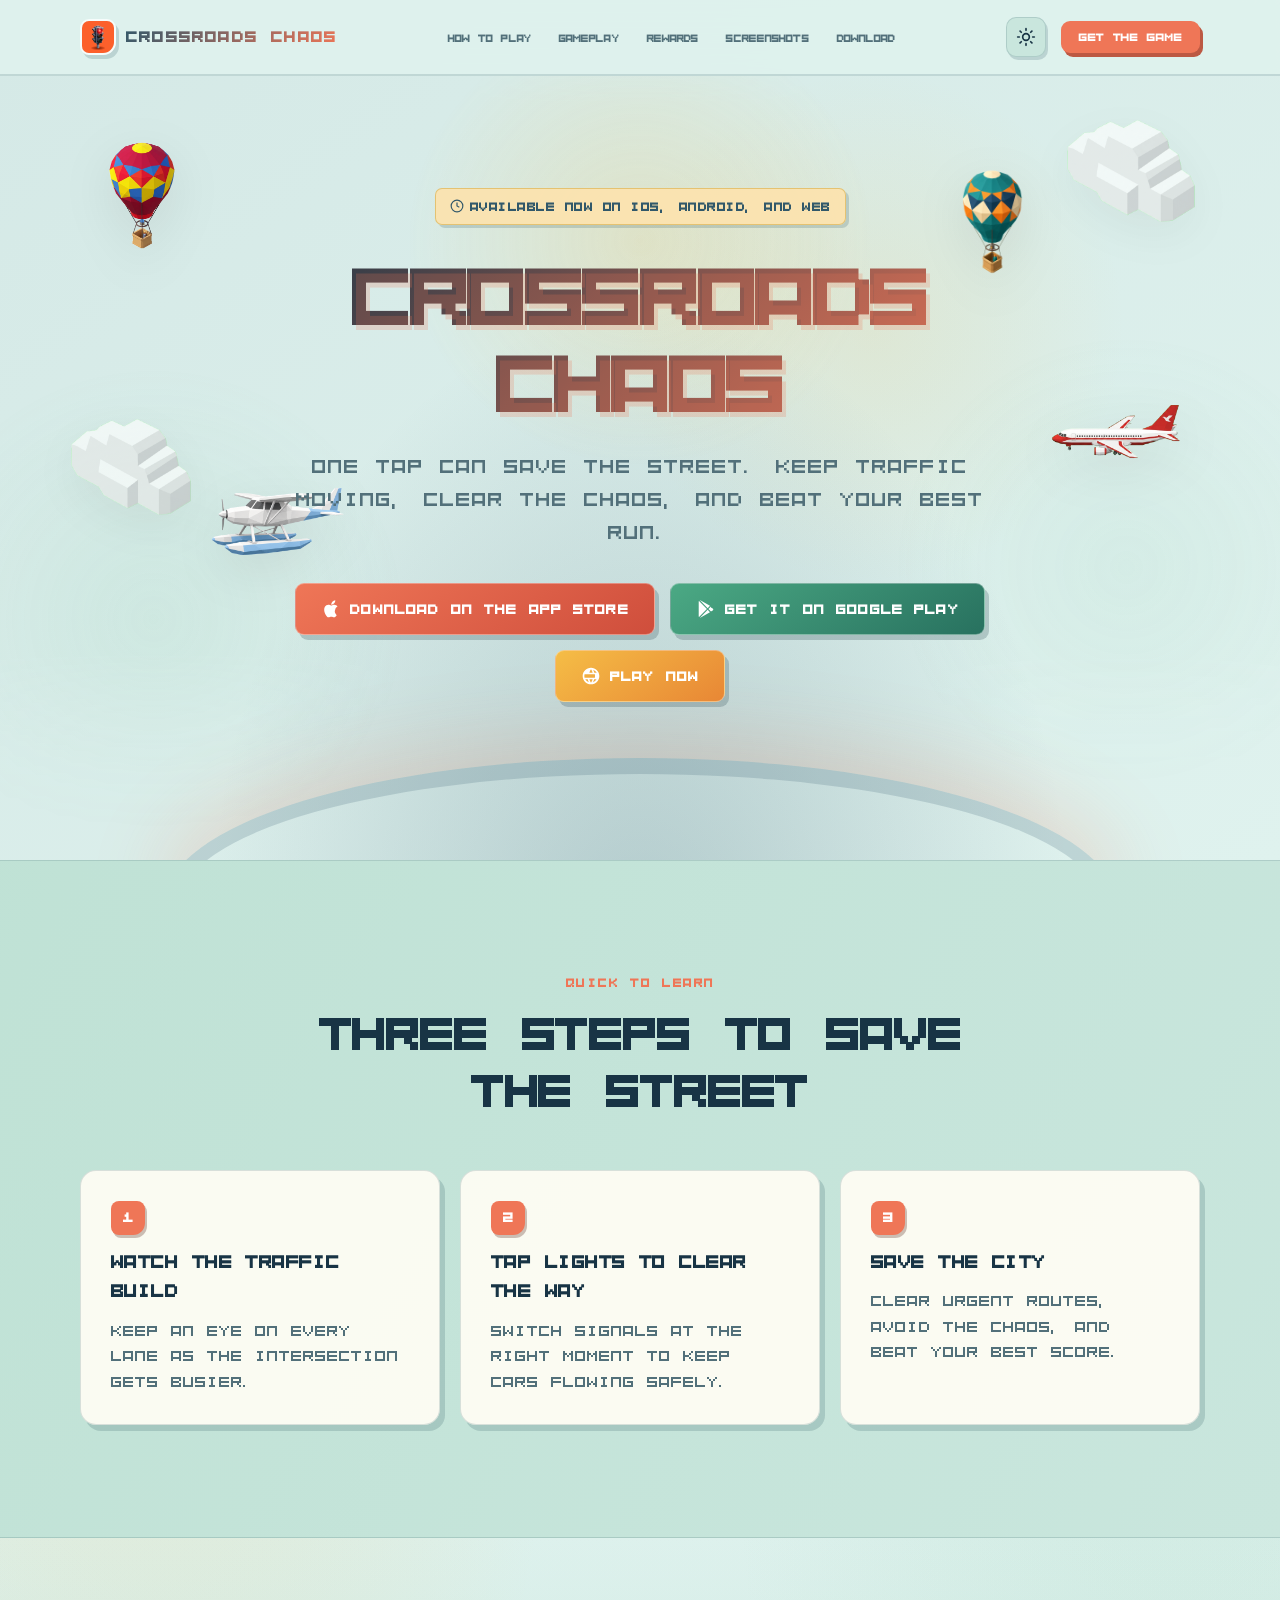
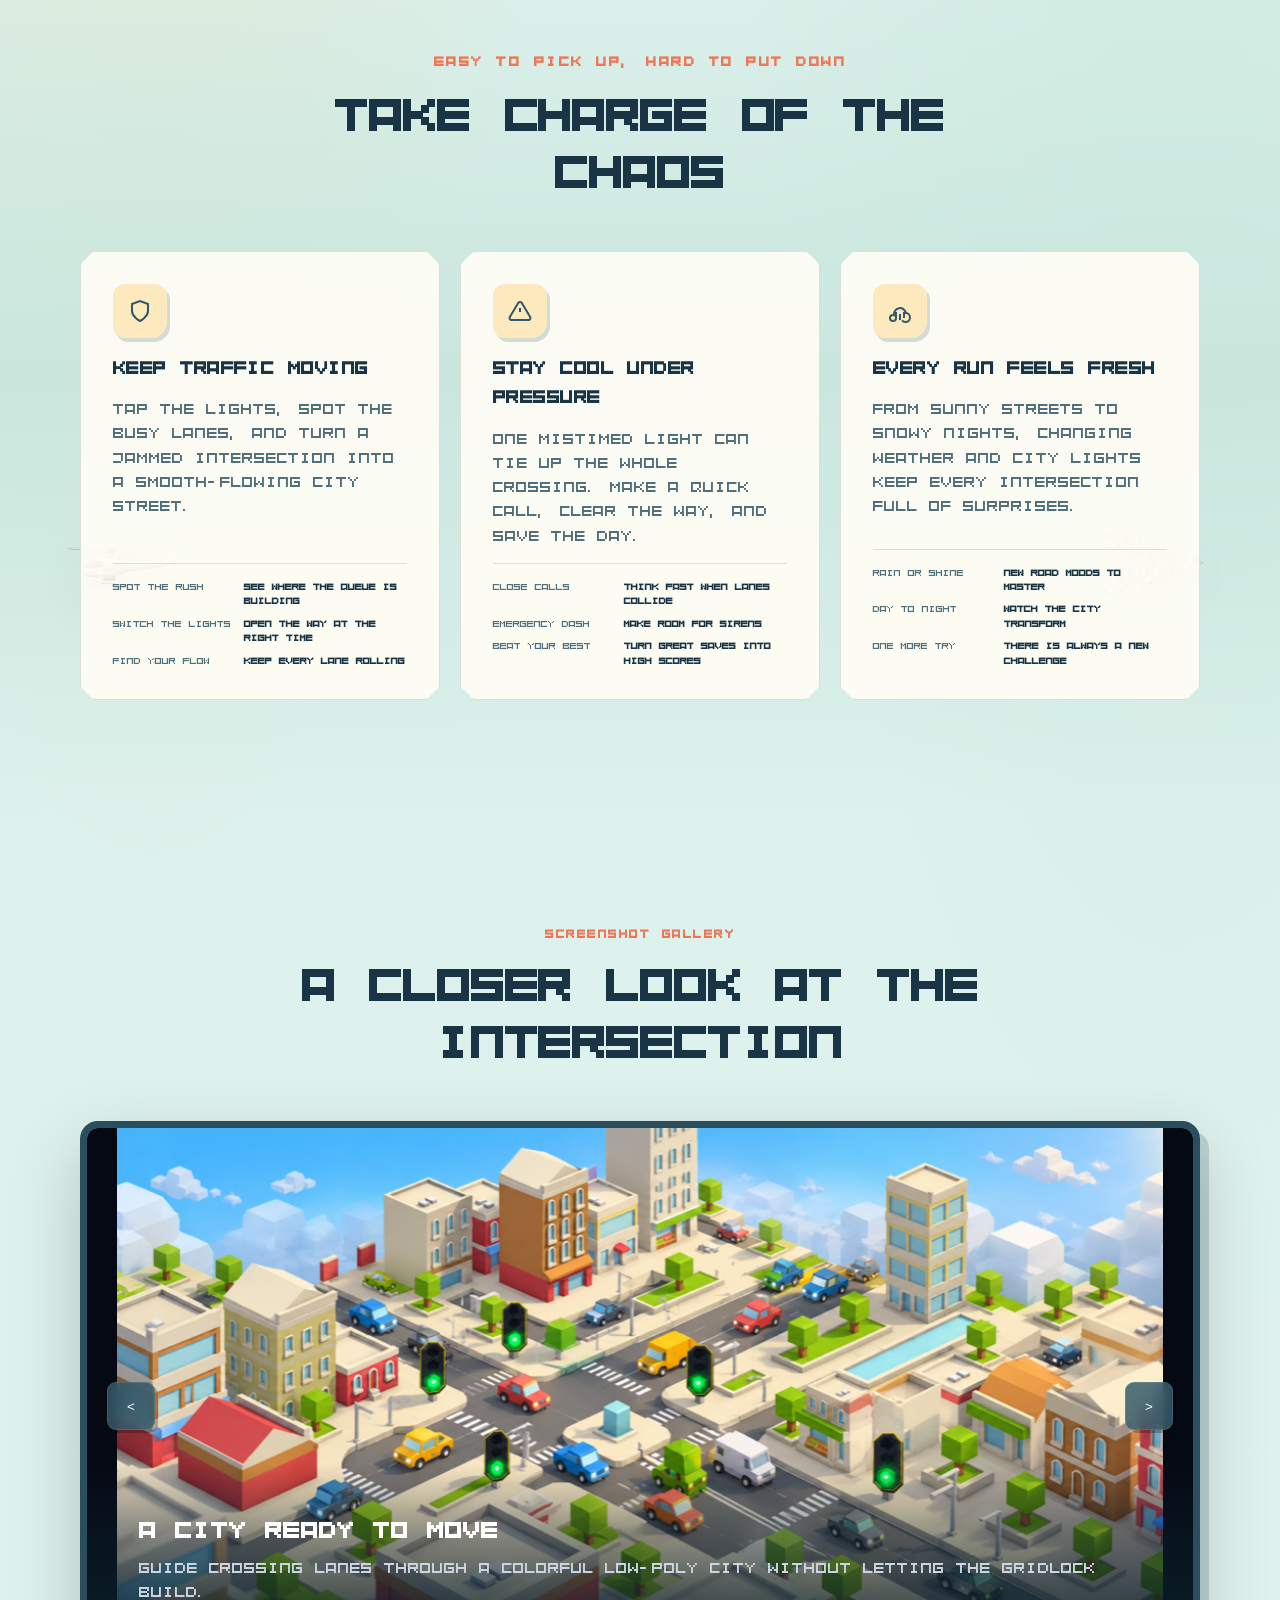
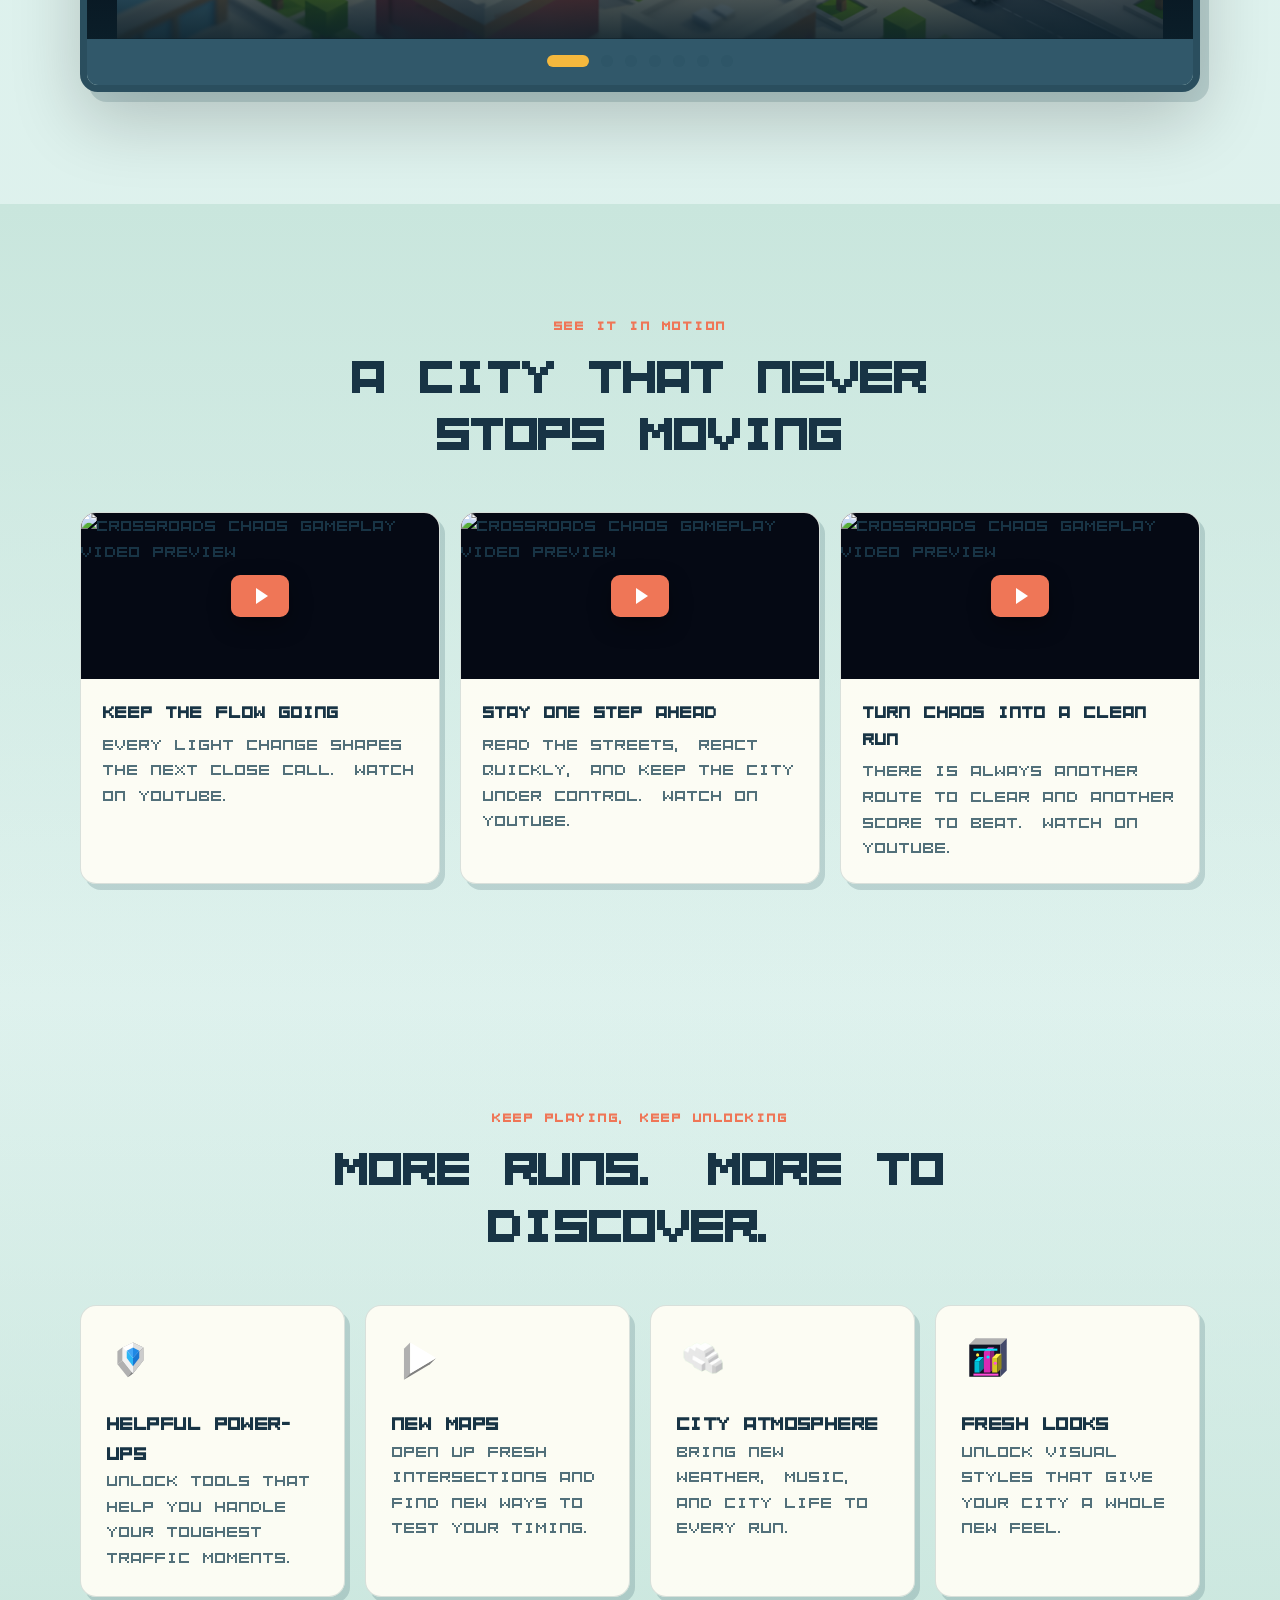
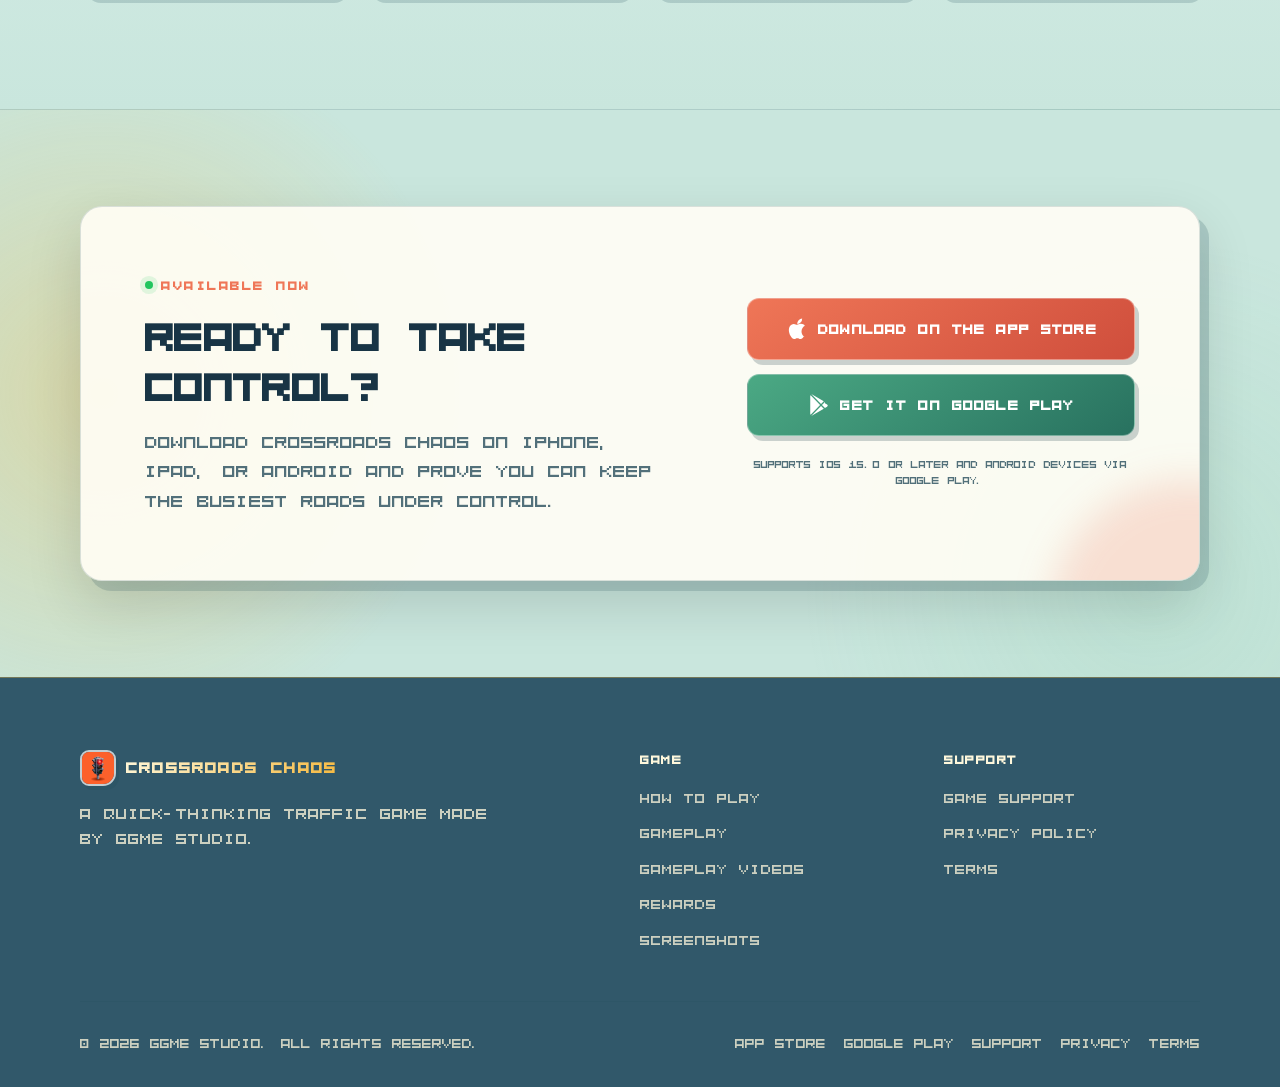
==== commit 7bf9c7cc: "Update app references from "Crossroad Chaos" to "Crossroads Chaos" across multiple files, including " ====
--- a/index.html
+++ b/index.html
@@ -6,7 +6,7 @@
   <meta name="color-scheme" content="light dark">
   <meta name="theme-color" content="#f8fafc" media="(prefers-color-scheme: light)">
   <meta name="theme-color" content="#090d16" media="(prefers-color-scheme: dark)">
-  <title>Crossroad Chaos | Traffic Control Game for iOS, Android &amp; Web</title>
+  <title>Crossroads Chaos | Traffic Control Game for iOS, Android &amp; Web</title>
   <link rel="canonical" href="https://theggme.com/">
   <meta name="robots" content="index, follow, max-image-preview:large">
   <link rel="apple-touch-icon" sizes="180x180" href="favicon_io/apple-touch-icon.png">
@@ -15,28 +15,28 @@
   <link rel="manifest" href="favicon_io/site.webmanifest">
   <link rel="shortcut icon" href="favicon_io/favicon.ico">
   
-  <meta name="description" content="Play Crossroad Chaos, a real-time traffic control game for iOS, Android, and web. Switch lights, prevent crashes, clear emergency routes, and keep the city moving.">
+  <meta name="description" content="Play Crossroads Chaos, a real-time traffic control game for iOS, Android, and web. Switch lights, prevent crashes, clear emergency routes, and keep the city moving.">
   
   <!-- Open Graph -->
-  <meta property="og:title" content="Crossroad Chaos | Keep the City Moving">
+  <meta property="og:title" content="Crossroads Chaos | Keep the City Moving">
   <meta property="og:description" content="Take command of busy intersections in a real-time traffic control game for iOS, Android, and web.">
   <meta property="og:url" content="https://theggme.com/">
-  <meta property="og:site_name" content="Crossroad Chaos">
+  <meta property="og:site_name" content="Crossroads Chaos">
   <meta property="og:locale" content="en_US">
   <meta property="og:image" content="https://theggme.com/store_photos/creative_assets/apple_header_1_daylight_1024x500.PNG">
   <meta property="og:image:secure_url" content="https://theggme.com/store_photos/creative_assets/apple_header_1_daylight_1024x500.PNG">
   <meta property="og:image:type" content="image/png">
   <meta property="og:image:width" content="1024">
   <meta property="og:image:height" content="500">
-  <meta property="og:image:alt" content="Crossroad Chaos city intersection in daylight">
+  <meta property="og:image:alt" content="Crossroads Chaos city intersection in daylight">
   <meta property="og:type" content="website">
 
   <!-- Twitter / X -->
   <meta name="twitter:card" content="summary_large_image">
-  <meta name="twitter:title" content="Crossroad Chaos | Traffic Control Game">
+  <meta name="twitter:title" content="Crossroads Chaos | Traffic Control Game">
   <meta name="twitter:description" content="Switch lights, prevent crashes, and keep the city moving on iOS, Android, and web.">
   <meta name="twitter:image" content="https://theggme.com/store_photos/creative_assets/apple_header_1_daylight_1024x500.PNG">
-  <meta name="twitter:image:alt" content="Crossroad Chaos city intersection in daylight">
+  <meta name="twitter:image:alt" content="Crossroads Chaos city intersection in daylight">
 
   <script type="application/ld+json">
     {
@@ -44,13 +44,13 @@
       "@graph": [
         {
           "@type": "WebSite",
-          "name": "Crossroad Chaos",
+          "name": "Crossroads Chaos",
           "url": "https://theggme.com/",
           "inLanguage": "en"
         },
         {
           "@type": "VideoGame",
-          "name": "Crossroad Chaos",
+          "name": "Crossroads Chaos",
           "description": "A real-time traffic control game where players switch lights, prevent crashes, and keep busy intersections moving.",
           "url": "https://theggme.com/",
           "image": "https://theggme.com/store_photos/creative_assets/apple_header_1_daylight_1024x500.PNG",
@@ -89,8 +89,8 @@
   <!-- Navigation Bar -->
   <nav class="navbar" aria-label="Primary navigation">
     <div class="logo-container">
-      <img src="icon_1024.png" class="logo-icon" alt="Crossroad Chaos Logo">
-      <span class="logo-text">CROSSROAD CHAOS</span>
+      <img src="icon_1024.png" class="logo-icon" alt="Crossroads Chaos Logo">
+      <span class="logo-text">CROSSROADS CHAOS</span>
     </div>
     
     <ul class="nav-links">
@@ -128,7 +128,7 @@
         <svg width="14" height="14" viewBox="0 0 24 24" fill="none" stroke="currentColor" stroke-width="2"><circle cx="12" cy="12" r="10"/><path d="M12 6v6l4 2"/></svg>
         Available Now on iOS, Android, and Web
       </div>
-      <h1 class="hero-title">Crossroad Chaos</h1>
+      <h1 class="hero-title">Crossroads Chaos</h1>
       <p class="hero-tagline">
         One tap can save the street. Keep traffic moving, clear the chaos, and beat your best run.
       </p>
@@ -279,7 +279,7 @@
       <div class="gallery-carousel" id="carousel-track">
         <!-- Slide 1 -->
         <div class="carousel-slide">
-          <img src="store_photos/creative_assets/apple_header_1_daylight_1024x500.PNG" alt="Crossroad Chaos city intersection in daylight" width="1024" height="500">
+          <img src="store_photos/creative_assets/apple_header_1_daylight_1024x500.PNG" alt="Crossroads Chaos city intersection in daylight" width="1024" height="500">
           <div class="carousel-overlay">
             <span class="carousel-title">A City Ready to Move</span>
             <span class="carousel-desc">Guide crossing lanes through a colorful low-poly city without letting the gridlock build.</span>
@@ -287,7 +287,7 @@
         </div>
         <!-- Slide 2 -->
         <div class="carousel-slide">
-          <img src="store_photos/creative_assets/apple_header_2_night_1024x500.PNG" alt="Crossroad Chaos city intersection at night" width="1024" height="500" loading="lazy">
+          <img src="store_photos/creative_assets/apple_header_2_night_1024x500.PNG" alt="Crossroads Chaos city intersection at night" width="1024" height="500" loading="lazy">
           <div class="carousel-overlay">
             <span class="carousel-title">Day Turns Into Night</span>
             <span class="carousel-desc">Watch headlights and glowing signals reshape the road as the pace keeps rising.</span>
@@ -295,7 +295,7 @@
         </div>
         <!-- Slide 3 -->
         <div class="carousel-slide">
-          <img src="store_photos/public_new/android_3.PNG" alt="Crossroad Chaos gameplay at a busy nighttime intersection" width="2560" height="1184" loading="lazy">
+          <img src="store_photos/public_new/android_3.PNG" alt="Crossroads Chaos gameplay at a busy nighttime intersection" width="2560" height="1184" loading="lazy">
           <div class="carousel-overlay">
             <span class="carousel-title">Every Second Counts</span>
             <span class="carousel-desc">React quickly as traffic builds and keep every route moving safely.</span>
@@ -303,7 +303,7 @@
         </div>
         <!-- Slide 4 -->
         <div class="carousel-slide">
-          <img src="store_photos/public_new/android_4.PNG" alt="Crossroad Chaos gameplay during a nighttime level" width="2560" height="1184" loading="lazy">
+          <img src="store_photos/public_new/android_4.PNG" alt="Crossroads Chaos gameplay during a nighttime level" width="2560" height="1184" loading="lazy">
           <div class="carousel-overlay">
             <span class="carousel-title">Own the Night Shift</span>
             <span class="carousel-desc">Read the lights, manage every lane, and keep the city flowing after dark.</span>
@@ -311,7 +311,7 @@
         </div>
         <!-- Slide 5 -->
         <div class="carousel-slide">
-          <img src="store_photos/public_new/android_5.PNG" alt="Crossroad Chaos level-selection screen" width="2560" height="1184" loading="lazy">
+          <img src="store_photos/public_new/android_5.PNG" alt="Crossroads Chaos level-selection screen" width="2560" height="1184" loading="lazy">
           <div class="carousel-overlay">
             <span class="carousel-title">Choose Your Next Challenge</span>
             <span class="carousel-desc">Unlock new intersections and master each route at your own pace.</span>
@@ -319,7 +319,7 @@
         </div>
         <!-- Slide 6 -->
         <div class="carousel-slide">
-          <img src="store_photos/public_new/android_6.PNG" alt="Crossroad Chaos rewards progression screen" width="2560" height="1184" loading="lazy">
+          <img src="store_photos/public_new/android_6.PNG" alt="Crossroads Chaos rewards progression screen" width="2560" height="1184" loading="lazy">
           <div class="carousel-overlay">
             <span class="carousel-title">Make Every Run Count</span>
             <span class="carousel-desc">Clear challenges, earn points, and unlock fresh rewards for your city.</span>
@@ -327,7 +327,7 @@
         </div>
         <!-- Slide 7 -->
         <div class="carousel-slide">
-          <img src="store_photos/public_new/android_7.PNG" alt="Crossroad Chaos how-to-play guide showing traffic lights and vehicles" width="2560" height="1184" loading="lazy">
+          <img src="store_photos/public_new/android_7.PNG" alt="Crossroads Chaos how-to-play guide showing traffic lights and vehicles" width="2560" height="1184" loading="lazy">
           <div class="carousel-overlay">
             <span class="carousel-title">Learn the Flow</span>
             <span class="carousel-desc">See how lights and vehicles work, then take charge of every crossing.</span>
@@ -347,9 +347,9 @@
     </div>
 
     <div class="video-grid">
-      <a class="video-card" href="https://youtu.be/5i8locKlKF4?si=BMd9lnMFyZkhmVGU" target="_blank" rel="noopener noreferrer" aria-label="Watch Crossroad Chaos gameplay video 1 on YouTube">
+      <a class="video-card" href="https://youtu.be/5i8locKlKF4?si=BMd9lnMFyZkhmVGU" target="_blank" rel="noopener noreferrer" aria-label="Watch Crossroads Chaos gameplay video 1 on YouTube">
         <span class="video-thumbnail">
-          <img src="https://i.ytimg.com/vi/5i8locKlKF4/hqdefault.jpg" alt="Crossroad Chaos gameplay video preview" loading="lazy">
+          <img src="https://i.ytimg.com/vi/5i8locKlKF4/hqdefault.jpg" alt="Crossroads Chaos gameplay video preview" loading="lazy">
           <span class="video-play-button" aria-hidden="true"></span>
         </span>
         <div class="video-card-copy">
@@ -357,9 +357,9 @@
           <p>Every light change shapes the next close call. Watch on YouTube.</p>
         </div>
       </a>
-      <a class="video-card" href="https://youtu.be/A_w4ApOPEME?si=QpOCog9W4BgdLclL" target="_blank" rel="noopener noreferrer" aria-label="Watch Crossroad Chaos gameplay video 2 on YouTube">
+      <a class="video-card" href="https://youtu.be/A_w4ApOPEME?si=QpOCog9W4BgdLclL" target="_blank" rel="noopener noreferrer" aria-label="Watch Crossroads Chaos gameplay video 2 on YouTube">
         <span class="video-thumbnail">
-          <img src="https://i.ytimg.com/vi/A_w4ApOPEME/hqdefault.jpg" alt="Crossroad Chaos gameplay video preview" loading="lazy">
+          <img src="https://i.ytimg.com/vi/A_w4ApOPEME/hqdefault.jpg" alt="Crossroads Chaos gameplay video preview" loading="lazy">
           <span class="video-play-button" aria-hidden="true"></span>
         </span>
         <div class="video-card-copy">
@@ -367,9 +367,9 @@
           <p>Read the streets, react quickly, and keep the city under control. Watch on YouTube.</p>
         </div>
       </a>
-      <a class="video-card" href="https://youtu.be/5J8nTmxI6QQ?si=_IXx2DUiZ6fAo8Ph" target="_blank" rel="noopener noreferrer" aria-label="Watch Crossroad Chaos gameplay video 3 on YouTube">
+      <a class="video-card" href="https://youtu.be/5J8nTmxI6QQ?si=_IXx2DUiZ6fAo8Ph" target="_blank" rel="noopener noreferrer" aria-label="Watch Crossroads Chaos gameplay video 3 on YouTube">
         <span class="video-thumbnail">
-          <img src="https://i.ytimg.com/vi/5J8nTmxI6QQ/hqdefault.jpg" alt="Crossroad Chaos gameplay video preview" loading="lazy">
+          <img src="https://i.ytimg.com/vi/5J8nTmxI6QQ/hqdefault.jpg" alt="Crossroads Chaos gameplay video preview" loading="lazy">
           <span class="video-play-button" aria-hidden="true"></span>
         </span>
         <div class="video-card-copy">
@@ -418,7 +418,7 @@
         <span class="download-kicker">Available now</span>
         <h2 class="download-title" id="download-title">Ready to take control?</h2>
         <p class="download-description">
-          Download Crossroad Chaos on iPhone, iPad, or Android and prove you can keep the busiest roads under control.
+          Download Crossroads Chaos on iPhone, iPad, or Android and prove you can keep the busiest roads under control.
         </p>
       </div>
 
@@ -442,8 +442,8 @@
     <div class="footer-content">
       <div class="footer-brand">
         <div class="logo-container">
-          <img src="icon_1024.png" class="logo-icon" alt="Crossroad Chaos Logo">
-          <span class="logo-text">CROSSROAD CHAOS</span>
+          <img src="icon_1024.png" class="logo-icon" alt="Crossroads Chaos Logo">
+          <span class="logo-text">CROSSROADS CHAOS</span>
         </div>
         <p>A quick-thinking traffic game made by GGme Studio.</p>
       </div>
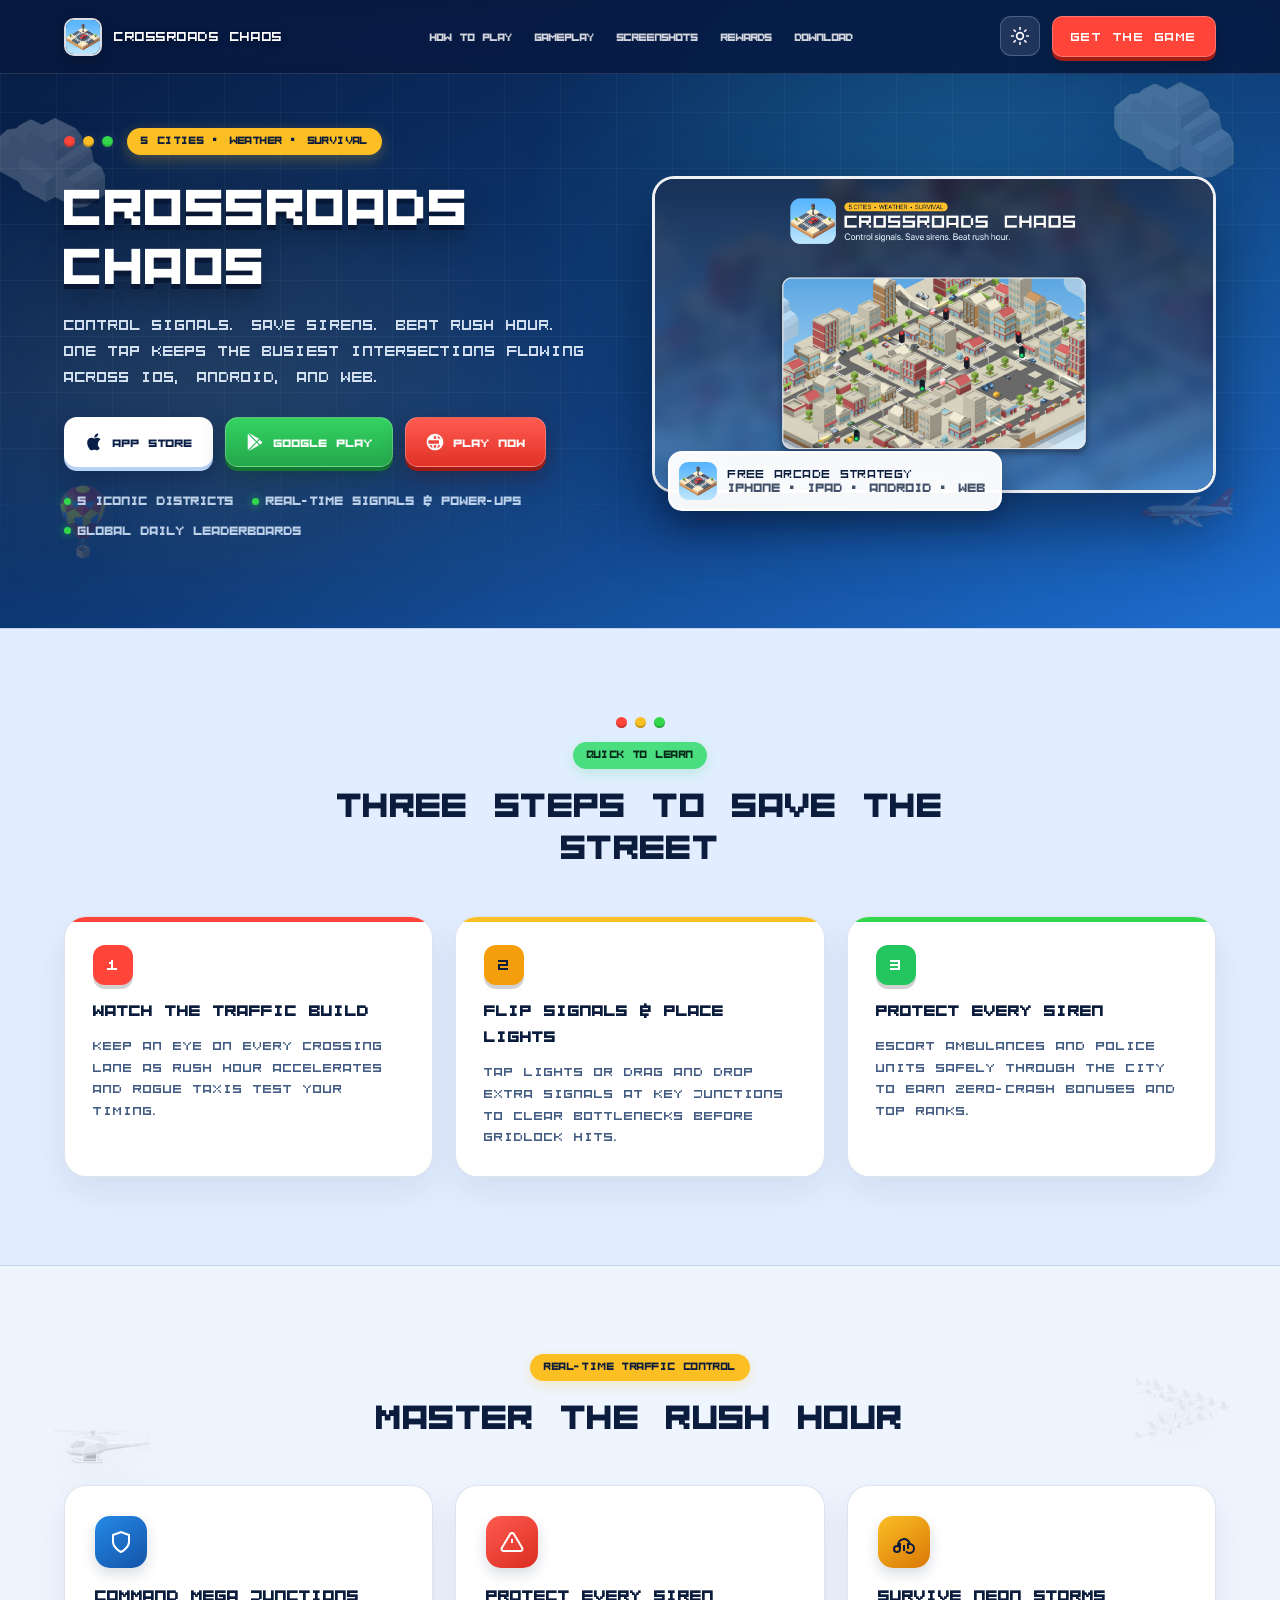
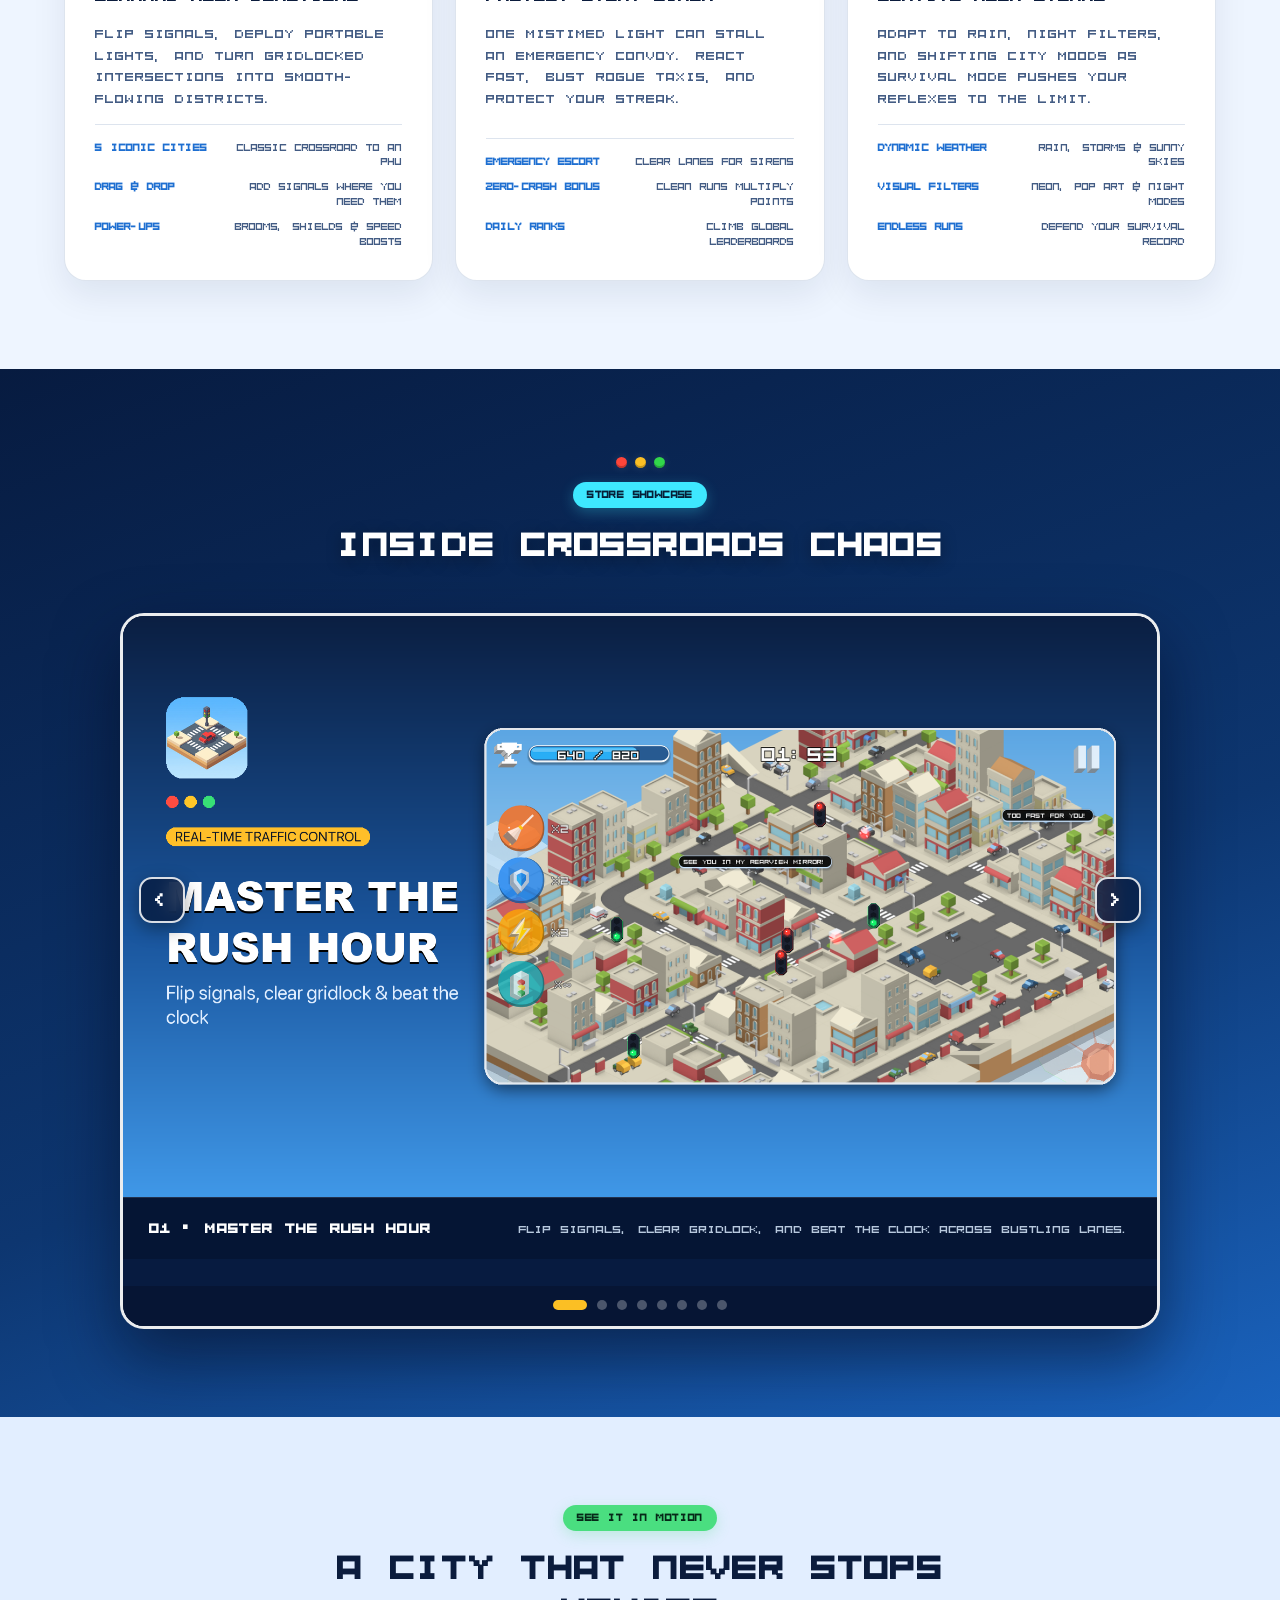
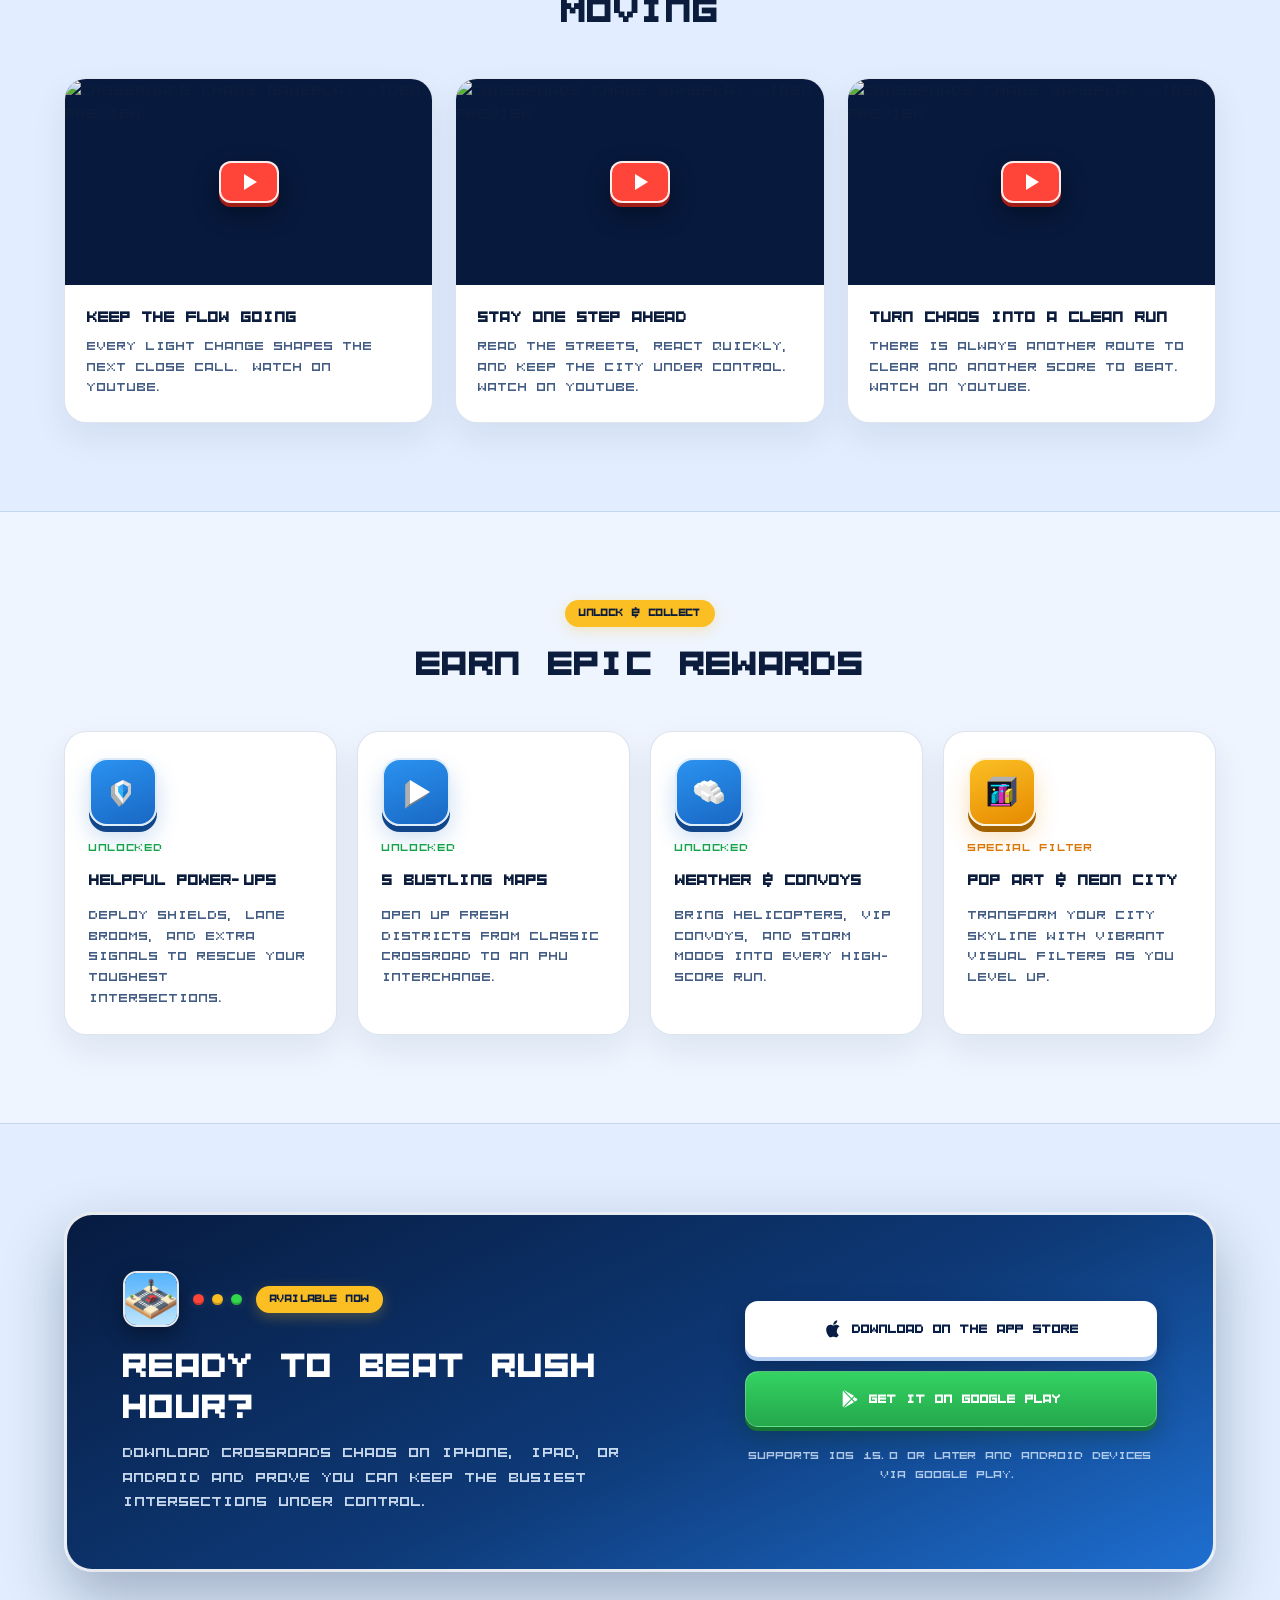
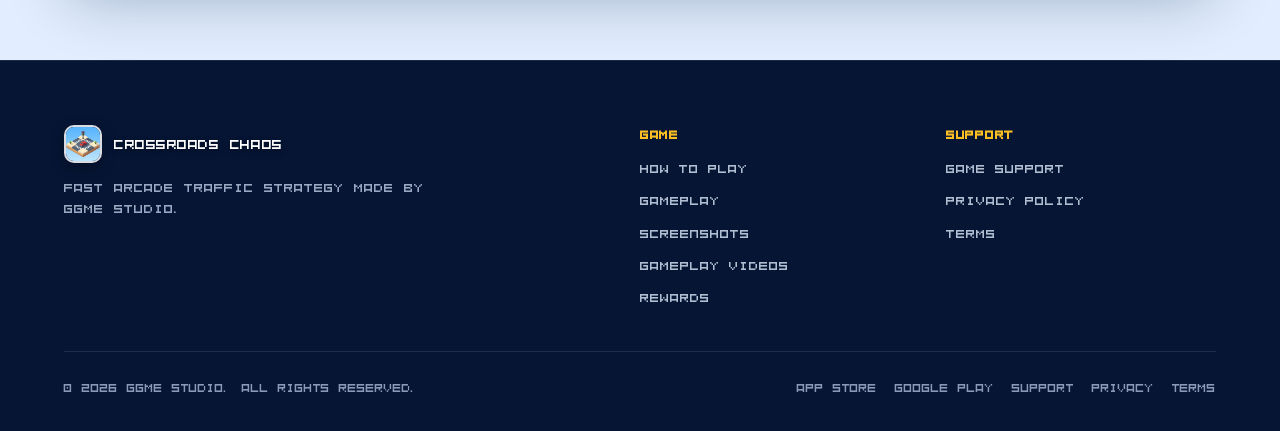
==== commit 5d61388e: "Add remote config client for dynamic landing page updates - Introduced remote-config-client.js to fe" ====
--- a/index.html
+++ b/index.html
@@ -4,8 +4,8 @@
   <meta charset="utf-8">
   <meta name="viewport" content="width=device-width, initial-scale=1.0">
   <meta name="color-scheme" content="light dark">
-  <meta name="theme-color" content="#f8fafc" media="(prefers-color-scheme: light)">
-  <meta name="theme-color" content="#090d16" media="(prefers-color-scheme: dark)">
+  <meta name="theme-color" content="#071b40" media="(prefers-color-scheme: light)">
+  <meta name="theme-color" content="#09061f" media="(prefers-color-scheme: dark)">
   <title>Crossroads Chaos | Traffic Control Game for iOS, Android &amp; Web</title>
   <link rel="canonical" href="https://theggme.com/">
   <meta name="robots" content="index, follow, max-image-preview:large">
@@ -14,29 +14,29 @@
   <link rel="icon" type="image/png" sizes="16x16" href="favicon_io/favicon-16x16.png">
   <link rel="manifest" href="favicon_io/site.webmanifest">
   <link rel="shortcut icon" href="favicon_io/favicon.ico">
-  
+
   <meta name="description" content="Play Crossroads Chaos, a real-time traffic control game for iOS, Android, and web. Switch lights, prevent crashes, clear emergency routes, and keep the city moving.">
-  
+
   <!-- Open Graph -->
   <meta property="og:title" content="Crossroads Chaos | Keep the City Moving">
-  <meta property="og:description" content="Take command of busy intersections in a real-time traffic control game for iOS, Android, and web.">
+  <meta property="og:description" content="Control signals. Save sirens. Beat rush hour in a real-time traffic strategy game for iOS, Android, and web.">
   <meta property="og:url" content="https://theggme.com/">
   <meta property="og:site_name" content="Crossroads Chaos">
   <meta property="og:locale" content="en_US">
-  <meta property="og:image" content="https://theggme.com/store_photos/creative_assets/apple_header_1_daylight_1024x500.PNG">
-  <meta property="og:image:secure_url" content="https://theggme.com/store_photos/creative_assets/apple_header_1_daylight_1024x500.PNG">
+  <meta property="og:image" content="https://theggme.com/assets/store/feature_graphic_1024x500.png">
+  <meta property="og:image:secure_url" content="https://theggme.com/assets/store/feature_graphic_1024x500.png">
   <meta property="og:image:type" content="image/png">
   <meta property="og:image:width" content="1024">
   <meta property="og:image:height" content="500">
-  <meta property="og:image:alt" content="Crossroads Chaos city intersection in daylight">
+  <meta property="og:image:alt" content="Crossroads Chaos isometric city intersection key art">
   <meta property="og:type" content="website">
 
   <!-- Twitter / X -->
   <meta name="twitter:card" content="summary_large_image">
   <meta name="twitter:title" content="Crossroads Chaos | Traffic Control Game">
-  <meta name="twitter:description" content="Switch lights, prevent crashes, and keep the city moving on iOS, Android, and web.">
-  <meta name="twitter:image" content="https://theggme.com/store_photos/creative_assets/apple_header_1_daylight_1024x500.PNG">
-  <meta name="twitter:image:alt" content="Crossroads Chaos city intersection in daylight">
+  <meta name="twitter:description" content="Control signals, save sirens, and beat rush hour on iOS, Android, and web.">
+  <meta name="twitter:image" content="https://theggme.com/assets/store/feature_graphic_1024x500.png">
+  <meta name="twitter:image:alt" content="Crossroads Chaos isometric city intersection key art">
 
   <script type="application/ld+json">
     {
@@ -53,7 +53,7 @@
           "name": "Crossroads Chaos",
           "description": "A real-time traffic control game where players switch lights, prevent crashes, and keep busy intersections moving.",
           "url": "https://theggme.com/",
-          "image": "https://theggme.com/store_photos/creative_assets/apple_header_1_daylight_1024x500.PNG",
+          "image": "https://theggme.com/assets/store/feature_graphic_1024x500.png",
           "applicationCategory": "GameApplication",
           "operatingSystem": "iOS, Android, Web",
           "gamePlatform": ["iOS", "Android", "Web browser"],
@@ -89,15 +89,15 @@
   <!-- Navigation Bar -->
   <nav class="navbar" aria-label="Primary navigation">
     <div class="logo-container">
-      <img src="icon_1024.png" class="logo-icon" alt="Crossroads Chaos Logo">
+      <img src="assets/store/app_icon.png" class="logo-icon" alt="Crossroads Chaos Logo">
       <span class="logo-text">CROSSROADS CHAOS</span>
     </div>
-    
+
     <ul class="nav-links">
       <li><a href="#how-to-play">How to Play</a></li>
       <li><a href="#features">Gameplay</a></li>
+      <li><a href="#gallery">Screenshots</a></li>
       <li><a href="#rewards">Rewards</a></li>
-      <li><a href="#gallery">Screenshots</a></li>
       <li><a href="#download">Download</a></li>
     </ul>
 
@@ -115,37 +115,61 @@
   <main>
   <!-- Hero Section -->
   <section class="hero" id="hero">
-    <!-- Floating Low-Poly Weather / Sky Elements -->
-    <img src="assets/weather/balloon_lowpoly.png" class="floating-bg balloon" alt="" aria-hidden="true">
-    <img src="assets/weather/balloon_lowpoly_teal.png" class="floating-bg balloon-teal" alt="" aria-hidden="true">
     <img src="assets/weather/cloud_lowpoly.png" class="floating-bg cloud-l" alt="" aria-hidden="true">
     <img src="assets/weather/cloud_lowpoly.png" class="floating-bg cloud-r" alt="" aria-hidden="true">
+    <img src="assets/weather/balloon_lowpoly.png" class="floating-bg balloon" alt="" aria-hidden="true">
     <img src="assets/weather/airplane_lowpoly_red.png" class="floating-bg airplane" alt="" aria-hidden="true">
-    <img src="assets/weather/seaplane_lowpoly.png" class="floating-bg seaplane" alt="" aria-hidden="true">
-
-    <div class="hero-content">
-      <div class="game-badge">
-        <svg width="14" height="14" viewBox="0 0 24 24" fill="none" stroke="currentColor" stroke-width="2"><circle cx="12" cy="12" r="10"/><path d="M12 6v6l4 2"/></svg>
-        Available Now on iOS, Android, and Web
-      </div>
-      <h1 class="hero-title">Crossroads Chaos</h1>
-      <p class="hero-tagline">
-        One tap can save the street. Keep traffic moving, clear the chaos, and beat your best run.
-      </p>
-      
-      <div class="hero-cta">
-        <a href="https://apps.apple.com/us/app/crossroad-chaos/id6762072095" target="_blank" rel="noopener noreferrer" class="btn btn-primary">
-          <svg width="20" height="20" viewBox="0 0 24 24" fill="currentColor"><path d="M18.71,19.5C17.88,20.74,17,21.95,15.66,22c-1.34,.05-1.77-.77-3.29-.77-1.53,0-2,.75-3.27,.8-1.31,.05-2.3-1.32-3.14-2.53C4.25,17,2.94,12.45,4.7,9.39c.87-1.52,2.43-2.48,4.12-2.51,1.28-.02,2.5,.87,3.29,.87,.78,0,2.26-1.07,3.81-.91,1.66,.07,3.02,.72,3.92,1.84a6.79,6.79,0,0,0-3.32,5.76c.02,4,3.25,5.34,3.28,5.35ZM15.8,5.17A5.23,5.23,0,0,0,17.16,1.4a5.27,5.27,0,0,0-3.53,1.83,5.08,5.08,0,0,0-1.42,3.67,4.35,4.35,0,0,0,3.59-1.73Z"/></svg>
-          Download on the App Store
-        </a>
-        <a href="https://play.google.com/store/apps/details?id=com.ggme.oroad" target="_blank" rel="noopener noreferrer" class="btn btn-android">
-          <svg width="20" height="20" viewBox="0 0 24 24" fill="currentColor"><path d="M3.63 2.26a1.4 1.4 0 0 0-.38.97v17.54c0 .35.13.69.38.97l9.47-9.74L3.63 2.26Zm10.4 8.78 2.76-2.84L5.1 1.48c-.2-.12-.41-.18-.62-.19l9.55 9.75Zm0 1.92-9.55 9.75c.21-.01.42-.07.62-.19l11.69-6.72-2.76-2.84Zm3.93-3.89-3 2.93 3 2.93 2.1-1.21c.46-.26.69-.69.69-1.12s-.23-.86-.69-1.12l-2.1-1.21Z"/></svg>
-          Get it on Google Play
-        </a>
-        <a href="https://kietdv.itch.io/crossroad-chaos" target="_blank" rel="noopener noreferrer" class="btn play-now-btn">
-          <svg xmlns="http://www.w3.org/2000/svg" width="20" height="20" viewBox="0 0 24 24" fill="currentColor"><path d="M12 2C6.48 2 2 6.48 2 12s4.48 10 10 10 10-4.48 10-10S17.52 2 12 2zm6.93 6h-2.95a15.65 15.65 0 0 0-1.38-3.56A8.03 8.03 0 0 1 18.93 8zM12 4.04c.83 1.2 1.5 2.54 1.96 3.96h-3.92c.46-1.42 1.13-2.76 1.96-3.96zM4.26 14a7.9 7.9 0 0 1 0-4h3.08A16.9 16.9 0 0 0 7.2 12c0 .68.05 1.35.14 2H4.26zm.81 2h2.95c.34 1.25.82 2.45 1.38 3.56A8.03 8.03 0 0 1 5.07 16zM12 19.96A14.1 14.1 0 0 1 10.04 16h3.92A14.1 14.1 0 0 1 12 19.96zM14.4 19.56c.56-1.11 1.04-2.31 1.38-3.56h2.95a8.03 8.03 0 0 1-4.33 3.56zM16.66 14H7.34A14.9 14.9 0 0 1 7.2 12c0-.68.05-1.35.14-2h9.32c.09.65.14 1.32.14 2 0 .68-.05 1.35-.14 2z"/></svg>
-          Play Now
-        </a>
+
+    <div class="hero-inner">
+      <div class="hero-content">
+        <div class="hero-eyebrow">
+          <span class="signal-dots" aria-hidden="true">
+            <span class="signal-dot signal-dot--red"></span>
+            <span class="signal-dot signal-dot--amber"></span>
+            <span class="signal-dot signal-dot--green"></span>
+          </span>
+          <span class="pill-kicker pill-kicker--amber">5 Cities &bull; Weather &bull; Survival</span>
+        </div>
+
+        <h1 class="hero-title">Crossroads Chaos</h1>
+        <p class="hero-tagline">
+          Control signals. Save sirens. Beat rush hour. One tap keeps the busiest intersections flowing across iOS, Android, and web.
+        </p>
+
+        <div class="hero-cta">
+          <a href="https://apps.apple.com/us/app/crossroad-chaos/id6762072095" target="_blank" rel="noopener noreferrer" class="btn btn-primary">
+            <svg viewBox="0 0 24 24" fill="currentColor" aria-hidden="true"><path d="M18.71,19.5C17.88,20.74,17,21.95,15.66,22c-1.34,.05-1.77-.77-3.29-.77-1.53,0-2,.75-3.27,.8-1.31,.05-2.3-1.32-3.14-2.53C4.25,17,2.94,12.45,4.7,9.39c.87-1.52,2.43-2.48,4.12-2.51,1.28-.02,2.5,.87,3.29,.87,.78,0,2.26-1.07,3.81-.91,1.66,.07,3.02,.72,3.92,1.84a6.79,6.79,0,0,0-3.32,5.76c.02,4,3.25,5.34,3.28,5.35ZM15.8,5.17A5.23,5.23,0,0,0,17.16,1.4a5.27,5.27,0,0,0-3.53,1.83,5.08,5.08,0,0,0-1.42,3.67,4.35,4.35,0,0,0,3.59-1.73Z"/></svg>
+            App Store
+          </a>
+          <a href="https://play.google.com/store/apps/details?id=com.ggme.oroad" target="_blank" rel="noopener noreferrer" class="btn btn-android">
+            <svg viewBox="0 0 24 24" fill="currentColor" aria-hidden="true"><path d="M3.63 2.26a1.4 1.4 0 0 0-.38.97v17.54c0 .35.13.69.38.97l9.47-9.74L3.63 2.26Zm10.4 8.78 2.76-2.84L5.1 1.48c-.2-.12-.41-.18-.62-.19l9.55 9.75Zm0 1.92-9.55 9.75c.21-.01.42-.07.62-.19l11.69-6.72-2.76-2.84Zm3.93-3.89-3 2.93 3 2.93 2.1-1.21c.46-.26.69-.69.69-1.12s-.23-.86-.69-1.12l-2.1-1.21Z"/></svg>
+            Google Play
+          </a>
+          <a href="https://kietdv.itch.io/crossroad-chaos" target="_blank" rel="noopener noreferrer" class="btn play-now-btn">
+            <svg xmlns="http://www.w3.org/2000/svg" viewBox="0 0 24 24" fill="currentColor" aria-hidden="true"><path d="M12 2C6.48 2 2 6.48 2 12s4.48 10 10 10 10-4.48 10-10S17.52 2 12 2zm6.93 6h-2.95a15.65 15.65 0 0 0-1.38-3.56A8.03 8.03 0 0 1 18.93 8zM12 4.04c.83 1.2 1.5 2.54 1.96 3.96h-3.92c.46-1.42 1.13-2.76 1.96-3.96zM4.26 14a7.9 7.9 0 0 1 0-4h3.08A16.9 16.9 0 0 0 7.2 12c0 .68.05 1.35.14 2H4.26zm.81 2h2.95c.34 1.25.82 2.45 1.38 3.56A8.03 8.03 0 0 1 5.07 16zM12 19.96A14.1 14.1 0 0 1 10.04 16h3.92A14.1 14.1 0 0 1 12 19.96zM14.4 19.56c.56-1.11 1.04-2.31 1.38-3.56h2.95a8.03 8.03 0 0 1-4.33 3.56zM16.66 14H7.34A14.9 14.9 0 0 1 7.2 12c0-.68.05-1.35.14-2h9.32c.09.65.14 1.32.14 2 0 .68-.05 1.35-.14 2z"/></svg>
+            Play Now
+          </a>
+        </div>
+
+        <div class="hero-highlights">
+          <span>5 Iconic Districts</span>
+          <span>Real-Time Signals &amp; Power-Ups</span>
+          <span>Global Daily Leaderboards</span>
+        </div>
+      </div>
+
+      <div class="hero-visual">
+        <div class="hero-showcase-frame">
+          <img src="assets/store/header_key_art.png" class="hero-showcase-img hero-showcase-img--day" alt="Crossroads Chaos metropolis intersection key art" width="1920" height="1080">
+          <img src="assets/store/02_survival_neon_rain.png" class="hero-showcase-img hero-showcase-img--night" alt="Crossroads Chaos survival neon rain mode" width="1920" height="1080">
+        </div>
+        <div class="hero-app-chip">
+          <img src="assets/store/app_icon.png" alt="" aria-hidden="true">
+          <div class="hero-app-chip-text">
+            <span class="hero-app-chip-title">FREE ARCADE STRATEGY</span>
+            <span class="hero-app-chip-sub">iPhone &bull; iPad &bull; Android &bull; Web</span>
+          </div>
+        </div>
       </div>
     </div>
   </section>
@@ -153,7 +177,12 @@
   <!-- How to Play Section -->
   <section class="how-to-play" id="how-to-play" aria-labelledby="how-to-play-title">
     <div class="section-title-wrapper">
-      <span class="section-subtitle">Quick to Learn</span>
+      <span class="signal-dots" aria-hidden="true">
+        <span class="signal-dot signal-dot--red"></span>
+        <span class="signal-dot signal-dot--amber"></span>
+        <span class="signal-dot signal-dot--green"></span>
+      </span>
+      <span class="pill-kicker pill-kicker--green">Quick to Learn</span>
       <h2 class="section-title" id="how-to-play-title">Three Steps to Save the Street</h2>
     </div>
 
@@ -161,54 +190,52 @@
       <article class="play-step">
         <span class="step-number">1</span>
         <h3>Watch the Traffic Build</h3>
-        <p>Keep an eye on every lane as the intersection gets busier.</p>
+        <p>Keep an eye on every crossing lane as rush hour accelerates and rogue taxis test your timing.</p>
       </article>
       <article class="play-step">
         <span class="step-number">2</span>
-        <h3>Tap Lights to Clear the Way</h3>
-        <p>Switch signals at the right moment to keep cars flowing safely.</p>
+        <h3>Flip Signals &amp; Place Lights</h3>
+        <p>Tap lights or drag and drop extra signals at key junctions to clear bottlenecks before gridlock hits.</p>
       </article>
       <article class="play-step">
         <span class="step-number">3</span>
-        <h3>Save the City</h3>
-        <p>Clear urgent routes, avoid the chaos, and beat your best score.</p>
+        <h3>Protect Every Siren</h3>
+        <p>Escort ambulances and police units safely through the city to earn zero-crash bonuses and top ranks.</p>
       </article>
     </div>
   </section>
 
   <!-- Feature Grid Section -->
   <section class="features" id="features">
-    <!-- Floating Low-Poly Weather Elements -->
-    <img src="assets/weather/helicopter_lowpoly.png" class="floating-bg helicopter" alt="Floating Helicopter">
-    <img src="assets/weather/birds_lowpoly.png" class="floating-bg birds" alt="Flock of Birds">
+    <img src="assets/weather/helicopter_lowpoly.png" class="floating-bg helicopter" alt="" aria-hidden="true">
+    <img src="assets/weather/birds_lowpoly.png" class="floating-bg birds" alt="" aria-hidden="true">
 
     <div class="section-title-wrapper">
-      <span class="section-subtitle section-subtitle--feature">Easy to Pick Up, Hard to Put Down</span>
-      <h2 class="section-title">Take Charge of the Chaos</h2>
+      <span class="pill-kicker pill-kicker--amber">Real-Time Traffic Control</span>
+      <h2 class="section-title">Master the Rush Hour</h2>
     </div>
 
     <div class="features-grid">
       <!-- Feature 1 -->
       <div class="feature-card">
         <div class="feature-icon-wrapper">
-          <!-- Shield/Police Icon -->
           <svg width="24" height="24" viewBox="0 0 24 24" fill="none" stroke="currentColor" stroke-width="2"><path d="M12 22s8-4 8-10V5l-8-3-8 3v7c0 6 8 10 8 10z"/></svg>
         </div>
-        <h3>Keep Traffic Moving</h3>
-        <p>Tap the lights, spot the busy lanes, and turn a jammed intersection into a smooth-flowing city street.</p>
-        
+        <h3>Command Mega Junctions</h3>
+        <p>Flip signals, deploy portable lights, and turn gridlocked intersections into smooth-flowing districts.</p>
+
         <div class="feature-details">
           <div class="detail-item">
-            <span class="label">Spot the Rush</span>
-            <span class="value">See where the queue is building</span>
-          </div>
-          <div class="detail-item">
-            <span class="label">Switch the Lights</span>
-            <span class="value">Open the way at the right time</span>
-          </div>
-          <div class="detail-item">
-            <span class="label">Find Your Flow</span>
-            <span class="value">Keep every lane rolling</span>
+            <span class="label">5 Iconic Cities</span>
+            <span class="value">Classic Crossroad to An Phu</span>
+          </div>
+          <div class="detail-item">
+            <span class="label">Drag &amp; Drop</span>
+            <span class="value">Add signals where you need them</span>
+          </div>
+          <div class="detail-item">
+            <span class="label">Power-Ups</span>
+            <span class="value">Brooms, shields &amp; speed boosts</span>
           </div>
         </div>
       </div>
@@ -216,24 +243,23 @@
       <!-- Feature 2 -->
       <div class="feature-card">
         <div class="feature-icon-wrapper">
-          <!-- Alert Triangle Icon -->
           <svg width="24" height="24" viewBox="0 0 24 24" fill="none" stroke="currentColor" stroke-width="2"><path d="M10.29 3.86L1.82 18a2 2 0 0 0 1.71 3h16.94a2 2 0 0 0 1.71-3L13.71 3.86a2 2 0 0 0-3.42 0zM12 9v4M12 17h.01"/></svg>
         </div>
-        <h3>Stay Cool Under Pressure</h3>
-        <p>One mistimed light can tie up the whole crossing. Make a quick call, clear the way, and save the day.</p>
-        
+        <h3>Protect Every Siren</h3>
+        <p>One mistimed light can stall an emergency convoy. React fast, bust rogue taxis, and protect your streak.</p>
+
         <div class="feature-details">
           <div class="detail-item">
-            <span class="label">Close Calls</span>
-            <span class="value">Think fast when lanes collide</span>
-          </div>
-          <div class="detail-item">
-            <span class="label">Emergency Dash</span>
-            <span class="value">Make room for sirens</span>
-          </div>
-          <div class="detail-item">
-            <span class="label">Beat Your Best</span>
-            <span class="value">Turn great saves into high scores</span>
+            <span class="label">Emergency Escort</span>
+            <span class="value">Clear lanes for sirens</span>
+          </div>
+          <div class="detail-item">
+            <span class="label">Zero-Crash Bonus</span>
+            <span class="value">Clean runs multiply points</span>
+          </div>
+          <div class="detail-item">
+            <span class="label">Daily Ranks</span>
+            <span class="value">Climb global leaderboards</span>
           </div>
         </div>
       </div>
@@ -241,24 +267,23 @@
       <!-- Feature 3 -->
       <div class="feature-card">
         <div class="feature-icon-wrapper">
-          <!-- Cloud Drizzle Icon -->
           <svg width="24" height="24" viewBox="0 0 24 24" fill="none" stroke="currentColor" stroke-width="2"><path d="M8 19c0 1.66-1.34 3-3 3s-3-1.34-3-3 1.34-3 3-3c.4 0 .76.08 1.1.22a6 6 0 0 1 11.8-2.22A4.5 4.5 0 0 1 22 18.5c0 2.49-2.01 4.5-4.5 4.5a4.5 4.5 0 0 1-3.5-1.63M16 13v6M8 13v6M12 15v6"/></svg>
         </div>
-        <h3>Every Run Feels Fresh</h3>
-        <p>From sunny streets to snowy nights, changing weather and city lights keep every intersection full of surprises.</p>
-        
+        <h3>Survive Neon Storms</h3>
+        <p>Adapt to rain, night filters, and shifting city moods as Survival Mode pushes your reflexes to the limit.</p>
+
         <div class="feature-details">
           <div class="detail-item">
-            <span class="label">Rain or Shine</span>
-            <span class="value">New road moods to master</span>
-          </div>
-          <div class="detail-item">
-            <span class="label">Day to Night</span>
-            <span class="value">Watch the city transform</span>
-          </div>
-          <div class="detail-item">
-            <span class="label">One More Try</span>
-            <span class="value">There is always a new challenge</span>
+            <span class="label">Dynamic Weather</span>
+            <span class="value">Rain, storms &amp; sunny skies</span>
+          </div>
+          <div class="detail-item">
+            <span class="label">Visual Filters</span>
+            <span class="value">Neon, Pop Art &amp; Night modes</span>
+          </div>
+          <div class="detail-item">
+            <span class="label">Endless Runs</span>
+            <span class="value">Defend your survival record</span>
           </div>
         </div>
       </div>
@@ -268,69 +293,100 @@
   <!-- Screenshots Gallery Section -->
   <section class="gallery" id="gallery">
     <div class="section-title-wrapper">
-      <span class="section-subtitle">Screenshot Gallery</span>
-      <h2 class="section-title">A Closer Look at the Intersection</h2>
+      <span class="signal-dots" aria-hidden="true">
+        <span class="signal-dot signal-dot--red"></span>
+        <span class="signal-dot signal-dot--amber"></span>
+        <span class="signal-dot signal-dot--green"></span>
+      </span>
+      <span class="pill-kicker pill-kicker--cyan">Store Showcase</span>
+      <h2 class="section-title">Inside Crossroads Chaos</h2>
     </div>
 
     <div class="gallery-carousel-wrapper">
       <button class="carousel-nav-btn prev" type="button" onclick="moveCarousel(-1)" aria-label="Previous game screenshot">&lt;</button>
       <button class="carousel-nav-btn next" type="button" onclick="moveCarousel(1)" aria-label="Next game screenshot">&gt;</button>
-      
-      <div class="gallery-carousel" id="carousel-track">
-        <!-- Slide 1 -->
-        <div class="carousel-slide">
-          <img src="store_photos/creative_assets/apple_header_1_daylight_1024x500.PNG" alt="Crossroads Chaos city intersection in daylight" width="1024" height="500">
-          <div class="carousel-overlay">
-            <span class="carousel-title">A City Ready to Move</span>
-            <span class="carousel-desc">Guide crossing lanes through a colorful low-poly city without letting the gridlock build.</span>
-          </div>
-        </div>
-        <!-- Slide 2 -->
-        <div class="carousel-slide">
-          <img src="store_photos/creative_assets/apple_header_2_night_1024x500.PNG" alt="Crossroads Chaos city intersection at night" width="1024" height="500" loading="lazy">
-          <div class="carousel-overlay">
-            <span class="carousel-title">Day Turns Into Night</span>
-            <span class="carousel-desc">Watch headlights and glowing signals reshape the road as the pace keeps rising.</span>
-          </div>
-        </div>
-        <!-- Slide 3 -->
-        <div class="carousel-slide">
-          <img src="store_photos/public_new/android_3.PNG" alt="Crossroads Chaos gameplay at a busy nighttime intersection" width="2560" height="1184" loading="lazy">
-          <div class="carousel-overlay">
-            <span class="carousel-title">Every Second Counts</span>
-            <span class="carousel-desc">React quickly as traffic builds and keep every route moving safely.</span>
-          </div>
-        </div>
-        <!-- Slide 4 -->
-        <div class="carousel-slide">
-          <img src="store_photos/public_new/android_4.PNG" alt="Crossroads Chaos gameplay during a nighttime level" width="2560" height="1184" loading="lazy">
-          <div class="carousel-overlay">
-            <span class="carousel-title">Own the Night Shift</span>
-            <span class="carousel-desc">Read the lights, manage every lane, and keep the city flowing after dark.</span>
-          </div>
-        </div>
-        <!-- Slide 5 -->
-        <div class="carousel-slide">
-          <img src="store_photos/public_new/android_5.PNG" alt="Crossroads Chaos level-selection screen" width="2560" height="1184" loading="lazy">
-          <div class="carousel-overlay">
-            <span class="carousel-title">Choose Your Next Challenge</span>
-            <span class="carousel-desc">Unlock new intersections and master each route at your own pace.</span>
-          </div>
-        </div>
-        <!-- Slide 6 -->
-        <div class="carousel-slide">
-          <img src="store_photos/public_new/android_6.PNG" alt="Crossroads Chaos rewards progression screen" width="2560" height="1184" loading="lazy">
-          <div class="carousel-overlay">
-            <span class="carousel-title">Make Every Run Count</span>
-            <span class="carousel-desc">Clear challenges, earn points, and unlock fresh rewards for your city.</span>
-          </div>
-        </div>
-        <!-- Slide 7 -->
-        <div class="carousel-slide">
-          <img src="store_photos/public_new/android_7.PNG" alt="Crossroads Chaos how-to-play guide showing traffic lights and vehicles" width="2560" height="1184" loading="lazy">
-          <div class="carousel-overlay">
-            <span class="carousel-title">Learn the Flow</span>
-            <span class="carousel-desc">See how lights and vehicles work, then take charge of every crossing.</span>
+
+      <div class="gallery-viewport">
+        <div class="gallery-carousel" id="carousel-track">
+          <!-- Slide 1 -->
+          <div class="carousel-slide">
+            <div class="carousel-media">
+              <img src="assets/store/01_metropolis_rush_hour.png" alt="Master the Rush Hour gameplay showcase" width="1920" height="1080">
+            </div>
+            <div class="carousel-caption-bar">
+              <span class="carousel-title">01 &bull; Master the Rush Hour</span>
+              <span class="carousel-desc">Flip signals, clear gridlock, and beat the clock across bustling lanes.</span>
+            </div>
+          </div>
+          <!-- Slide 2 -->
+          <div class="carousel-slide">
+            <div class="carousel-media">
+              <img src="assets/store/02_survival_neon_rain.png" alt="Survive Neon Storms gameplay showcase" width="1920" height="1080" loading="lazy">
+            </div>
+            <div class="carousel-caption-bar">
+              <span class="carousel-title">02 &bull; Survive Neon Storms</span>
+              <span class="carousel-desc">Adapt to rain, neon night filters, and nonstop emergency sirens.</span>
+            </div>
+          </div>
+          <!-- Slide 3 -->
+          <div class="carousel-slide">
+            <div class="carousel-media">
+              <img src="assets/store/03_an_phu_interchange.png" alt="Command Mega Junctions gameplay showcase" width="1920" height="1080" loading="lazy">
+            </div>
+            <div class="carousel-caption-bar">
+              <span class="carousel-title">03 &bull; Command Mega Junctions</span>
+              <span class="carousel-desc">Place portable signals strategically and bust rogue taxis on multi-lane roads.</span>
+            </div>
+          </div>
+          <!-- Slide 4 -->
+          <div class="carousel-slide">
+            <div class="carousel-media">
+              <img src="assets/store/04_all_cities_unlocked.png" alt="Conquer Every District level select showcase" width="1920" height="1080" loading="lazy">
+            </div>
+            <div class="carousel-caption-bar">
+              <span class="carousel-title">04 &bull; Conquer Every District</span>
+              <span class="carousel-desc">Unlock 5 distinct isometric cities and beat your highest score on each map.</span>
+            </div>
+          </div>
+          <!-- Slide 5 -->
+          <div class="carousel-slide">
+            <div class="carousel-media">
+              <img src="assets/store/05_global_daily_leaderboard.png" alt="Climb Global Leaderboards showcase" width="1920" height="1080" loading="lazy">
+            </div>
+            <div class="carousel-caption-bar">
+              <span class="carousel-title">05 &bull; Climb Global Leaderboards</span>
+              <span class="carousel-desc">Compete in daily challenges and defend your top survival time.</span>
+            </div>
+          </div>
+          <!-- Slide 6 -->
+          <div class="carousel-slide">
+            <div class="carousel-media">
+              <img src="assets/store/06_reward_progression.png" alt="Earn Epic Rewards progression showcase" width="1920" height="1080" loading="lazy">
+            </div>
+            <div class="carousel-caption-bar">
+              <span class="carousel-title">06 &bull; Earn Epic Rewards</span>
+              <span class="carousel-desc">Unlock VIP convoys, helicopters, weather styles, filters, and new maps.</span>
+            </div>
+          </div>
+          <!-- Slide 7 -->
+          <div class="carousel-slide">
+            <div class="carousel-media">
+              <img src="assets/store/07_victory_new_best.png" alt="Protect Every Siren victory summary showcase" width="1920" height="1080" loading="lazy">
+            </div>
+            <div class="carousel-caption-bar">
+              <span class="carousel-title">07 &bull; Protect Every Siren</span>
+              <span class="carousel-desc">Escort ambulances and police cars with zero crashes to unlock new levels.</span>
+            </div>
+          </div>
+          <!-- Slide 8 -->
+          <div class="carousel-slide">
+            <div class="carousel-media">
+              <img src="assets/store/08_main_menu_live.png" alt="Crossroads Chaos live interactive main menu" width="1920" height="1080" loading="lazy">
+            </div>
+            <div class="carousel-caption-bar">
+              <span class="carousel-title">08 &bull; Live Arcade Strategy</span>
+              <span class="carousel-desc">Jump straight into a living isometric city built for fast mobile sessions.</span>
+            </div>
           </div>
         </div>
       </div>
@@ -342,7 +398,7 @@
   <!-- Gameplay Videos Section -->
   <section class="videos" id="videos" aria-labelledby="videos-title">
     <div class="section-title-wrapper">
-      <span class="section-subtitle">See It in Motion</span>
+      <span class="pill-kicker pill-kicker--green">See It in Motion</span>
       <h2 class="section-title" id="videos-title">A City That Never Stops Moving</h2>
     </div>
 
@@ -383,31 +439,45 @@
   <!-- Rewards Section -->
   <section class="rewards" id="rewards" aria-labelledby="rewards-title">
     <div class="section-title-wrapper">
-      <span class="section-subtitle">Keep Playing, Keep Unlocking</span>
-      <h2 class="section-title" id="rewards-title">More Runs. More to Discover.</h2>
-    </div>
-
-    <div class="rewards-grid">
-      <article class="reward-card">
-        <img src="assets/weather/powerup_shield.svg" class="reward-icon" alt="Shield power-up">
-        <h3>Helpful Power-Ups</h3>
-        <p>Unlock tools that help you handle your toughest traffic moments.</p>
-      </article>
-      <article class="reward-card">
-        <img src="assets/weather/play.svg" class="reward-icon" alt="New map unlock">
-        <h3>New Maps</h3>
-        <p>Open up fresh intersections and find new ways to test your timing.</p>
-      </article>
-      <article class="reward-card">
-        <img src="assets/weather/cloud_lowpoly.png" class="reward-icon" alt="Weather unlock">
-        <h3>City Atmosphere</h3>
-        <p>Bring new weather, music, and city life to every run.</p>
-      </article>
-      <article class="reward-card">
-        <img src="assets/weather/filter_neon_city.svg" class="reward-icon" alt="Neon city visual style unlock">
-        <h3>Fresh Looks</h3>
-        <p>Unlock visual styles that give your city a whole new feel.</p>
-      </article>
+      <span class="pill-kicker pill-kicker--amber">Unlock &amp; Collect</span>
+      <h2 class="section-title" id="rewards-title">Earn Epic Rewards</h2>
+    </div>
+
+    <div class="rewards-track-wrapper">
+      <div class="rewards-grid">
+        <article class="reward-card">
+          <div class="reward-tile">
+            <img src="assets/weather/powerup_shield.svg" class="reward-icon" alt="Shield power-up">
+          </div>
+          <span class="reward-status">Unlocked</span>
+          <h3>Helpful Power-Ups</h3>
+          <p>Deploy shields, lane brooms, and extra signals to rescue your toughest intersections.</p>
+        </article>
+        <article class="reward-card">
+          <div class="reward-tile">
+            <img src="assets/weather/play.svg" class="reward-icon" alt="New map unlock">
+          </div>
+          <span class="reward-status">Unlocked</span>
+          <h3>5 Bustling Maps</h3>
+          <p>Open up fresh districts from Classic Crossroad to An Phu Interchange.</p>
+        </article>
+        <article class="reward-card">
+          <div class="reward-tile">
+            <img src="assets/weather/cloud_lowpoly.png" class="reward-icon" alt="Weather unlock">
+          </div>
+          <span class="reward-status">Unlocked</span>
+          <h3>Weather &amp; Convoys</h3>
+          <p>Bring helicopters, VIP convoys, and storm moods into every high-score run.</p>
+        </article>
+        <article class="reward-card reward-card--featured">
+          <div class="reward-tile">
+            <img src="assets/weather/filter_neon_city.svg" class="reward-icon" alt="Neon city visual style unlock">
+          </div>
+          <span class="reward-status">Special Filter</span>
+          <h3>Pop Art &amp; Neon City</h3>
+          <p>Transform your city skyline with vibrant visual filters as you level up.</p>
+        </article>
+      </div>
     </div>
   </section>
 
@@ -415,10 +485,18 @@
   <section class="download-section" id="download" aria-labelledby="download-title">
     <div class="download-card">
       <div class="download-copy">
-        <span class="download-kicker">Available now</span>
-        <h2 class="download-title" id="download-title">Ready to take control?</h2>
+        <div class="download-brand-row">
+          <img src="assets/store/app_icon.png" class="download-app-icon" alt="Crossroads Chaos App Icon">
+          <span class="signal-dots" aria-hidden="true">
+            <span class="signal-dot signal-dot--red"></span>
+            <span class="signal-dot signal-dot--amber"></span>
+            <span class="signal-dot signal-dot--green"></span>
+          </span>
+          <span class="pill-kicker pill-kicker--amber">Available Now</span>
+        </div>
+        <h2 class="download-title" id="download-title">Ready to Beat Rush Hour?</h2>
         <p class="download-description">
-          Download Crossroads Chaos on iPhone, iPad, or Android and prove you can keep the busiest roads under control.
+          Download Crossroads Chaos on iPhone, iPad, or Android and prove you can keep the busiest intersections under control.
         </p>
       </div>
 
@@ -442,10 +520,10 @@
     <div class="footer-content">
       <div class="footer-brand">
         <div class="logo-container">
-          <img src="icon_1024.png" class="logo-icon" alt="Crossroads Chaos Logo">
+          <img src="assets/store/app_icon.png" class="logo-icon" alt="Crossroads Chaos Logo">
           <span class="logo-text">CROSSROADS CHAOS</span>
         </div>
-        <p>A quick-thinking traffic game made by GGme Studio.</p>
+        <p>Fast arcade traffic strategy made by GGme Studio.</p>
       </div>
 
       <div class="footer-links-group">
@@ -453,9 +531,9 @@
         <ul>
           <li><a href="#how-to-play">How to Play</a></li>
           <li><a href="#features">Gameplay</a></li>
+          <li><a href="#gallery">Screenshots</a></li>
           <li><a href="#videos">Gameplay Videos</a></li>
           <li><a href="#rewards">Rewards</a></li>
-          <li><a href="#gallery">Screenshots</a></li>
         </ul>
       </div>
 
@@ -524,7 +602,7 @@
     let currentSlide = 0;
     const totalSlides = document.querySelectorAll('.carousel-slide').length;
     const carouselTrack = document.getElementById('carousel-track');
-    
+
     function buildCarouselDots() {
       const dotsContainer = document.getElementById('carousel-dots-container');
       dotsContainer.innerHTML = '';
@@ -551,8 +629,7 @@
 
     function updateCarouselDOM() {
       carouselTrack.style.transform = `translateX(-${currentSlide * 100}%)`;
-      
-      // Update dots
+
       const dots = document.querySelectorAll('.carousel-dot');
       dots.forEach((dot, idx) => {
         if (idx === currentSlide) {
@@ -565,5 +642,6 @@
       });
     }
   </script>
+  <script type="module" src="remote-config-client.js"></script>
 </body>
 </html>
--- a/assets/css/site.css
+++ b/assets/css/site.css
@@ -1,1579 +1,1439 @@
-    @font-face {
-      font-family: 'Kenney Future';
-      src: url('../fonts/kenney_future.ttf') format('truetype');
-      font-style: normal;
-      font-weight: 400;
-      font-display: swap;
-    }
-
-    /* Design Tokens & CSS Variables */
-    :root {
-      /* Theme Day (Default) */
-      --bg-primary: #f8fafc;
-      --bg-secondary: #f1f5f9;
-      --text-primary: #0f172a;
-      --text-secondary: #475569;
-      --accent-color: #6366f1;
-      --accent-hover: #4f46e5;
-      --card-bg: rgba(255, 255, 255, 0.8);
-      --card-border: rgba(15, 23, 42, 0.08);
-      --glow-color: rgba(99, 102, 241, 0.15);
-      --page-width: 1120px;
-    }
-
-    [data-theme="night"] {
-      /* Theme Night */
-      --bg-primary: #090d16;
-      --bg-secondary: #0f172a;
-      --text-primary: #f8fafc;
-      --text-secondary: #94a3b8;
-      --accent-color: #818cf8;
-      --accent-hover: #6366f1;
-      --card-bg: rgba(15, 23, 42, 0.6);
-      --card-border: rgba(255, 255, 255, 0.08);
-      --glow-color: rgba(129, 140, 248, 0.25);
-    }
-
-    /* Reset Styles */
-    * {
-      box-sizing: border-box;
-      margin: 0;
-      padding: 0;
-    }
-
-    body {
-      font-family: 'Kenney Future', sans-serif;
-      background-color: var(--bg-primary);
-      color: var(--text-primary);
-      overflow-x: hidden;
-      line-height: 1.6;
-      transition: background-color 0.5s ease, color 0.5s ease;
-      position: relative;
-    }
-
-    h1, h2, h3, .logo {
-      font-family: 'Kenney Future', sans-serif;
-      font-weight: 700;
-    }
-
-    a {
-      color: inherit;
-      text-decoration: none;
-    }
-
-    a:focus-visible,
-    button:focus-visible {
-      outline: 3px solid var(--accent-color);
-      outline-offset: 3px;
-    }
-
-    /* Glassmorphic Navbar */
-    .navbar {
-      position: fixed;
-      top: 0;
-      left: 0;
-      width: 100%;
-      height: 70px;
-      z-index: 1000;
-      background: var(--card-bg);
-      backdrop-filter: blur(12px);
-      -webkit-backdrop-filter: blur(12px);
-      border-bottom: 1px solid var(--card-border);
-      display: flex;
-      justify-content: space-between;
-      align-items: center;
-      padding: 0 5%;
-      transition: background 0.5s ease, border 0.5s ease;
-    }
-
-    .logo-container {
-      display: flex;
-      align-items: center;
-      gap: 10px;
-    }
-
-    .logo-icon {
-      width: 32px;
-      height: 32px;
-      border-radius: 6px;
-      box-shadow: 0 2px 8px var(--glow-color);
-      object-fit: cover;
-    }
-
-    .logo-text {
-      font-size: 1.25rem;
-      letter-spacing: 1px;
-      background: linear-gradient(135deg, var(--accent-color), #ec4899);
-      -webkit-background-clip: text;
-      -webkit-text-fill-color: transparent;
-      font-weight: 900;
-    }
-
-    .nav-links {
-      display: flex;
-      gap: 25px;
-      list-style: none;
-    }
-
-    .nav-links a {
-      font-size: 0.95rem;
-      font-weight: 600;
-      position: relative;
-      padding: 5px 0;
-      color: var(--text-secondary);
-      transition: color 0.3s ease;
-    }
-
-    .nav-links a::after {
-      content: '';
-      position: absolute;
-      bottom: 0;
-      left: 0;
-      width: 0;
-      height: 2px;
-      background-color: var(--accent-color);
-      transition: width 0.3s ease;
-    }
-
-    .nav-links a:hover {
-      color: var(--text-primary);
-    }
-
-    .nav-links a:hover::after {
-      width: 100%;
-    }
-
-    .nav-right {
-      display: flex;
-      align-items: center;
-      gap: 15px;
-    }
-
-    .theme-toggle-btn {
-      background: none;
-      border: 1px solid var(--card-border);
-      cursor: pointer;
-      width: 36px;
-      height: 36px;
-      border-radius: 50%;
-      display: flex;
-      align-items: center;
-      justify-content: center;
-      color: var(--text-primary);
-      background-color: var(--bg-secondary);
-      transition: all 0.3s ease;
-    }
-
-    .theme-toggle-btn:hover {
-      transform: scale(1.1);
-      border-color: var(--accent-color);
-    }
-
-    .btn-play-header {
-      background: linear-gradient(135deg, var(--accent-color), #4f46e5);
-      color: white !important;
-      padding: 8px 18px;
-      border-radius: 20px;
-      font-weight: 700 !important;
-      box-shadow: 0 4px 12px var(--glow-color);
-      transition: transform 0.3s ease, box-shadow 0.3s ease !important;
-    }
-
-    .btn-play-header:hover {
-      transform: translateY(-2px);
-      box-shadow: 0 6px 16px var(--glow-color);
-    }
-
-    .btn-play-header::after {
-      display: none !important;
-    }
-
-    /* Centered Hero Section */
-    .hero {
-      min-height: 90vh;
-      display: flex;
-      flex-direction: column;
-      justify-content: center;
-      align-items: center;
-      text-align: center;
-      padding: 140px 5% 80px 5%;
-      position: relative;
-      overflow: hidden;
-    }
-
-    .hero-content {
-      max-width: 800px;
-      display: flex;
-      flex-direction: column;
-      align-items: center;
-      z-index: 2;
-    }
-
-    .game-badge {
-      display: inline-flex;
-      align-items: center;
-      gap: 6px;
-      background: var(--glow-color);
-      border: 1px solid var(--card-border);
-      color: var(--accent-color);
-      padding: 6px 14px;
-      border-radius: 20px;
-      font-size: 0.85rem;
-      font-weight: 700;
-      margin-bottom: 25px;
-      text-transform: uppercase;
-      letter-spacing: 0.5px;
-    }
-
-    .hero-title {
-      font-size: 4rem;
-      line-height: 1.15;
-      margin-bottom: 20px;
-      letter-spacing: -0.5px;
-      background: linear-gradient(135deg, var(--text-primary), var(--accent-color));
-      -webkit-background-clip: text;
-      -webkit-text-fill-color: transparent;
-    }
-
-    .hero-tagline {
-      font-size: 1.35rem;
-      color: var(--text-secondary);
-      margin-bottom: 35px;
-      font-weight: 400;
-      max-width: 650px;
-    }
-
-    .hero-cta {
-      display: flex;
-      flex-wrap: wrap;
-      justify-content: center;
-      gap: 15px;
-      margin-bottom: 20px;
-    }
-
-    .btn {
-      display: inline-flex;
-      align-items: center;
-      justify-content: center;
-      gap: 10px;
-      padding: 14px 32px;
-      border-radius: 30px;
-      font-weight: 700;
-      font-size: 1.05rem;
-      cursor: pointer;
-      transition: all 0.3s cubic-bezier(0.16, 1, 0.3, 1);
-    }
-
-    .btn-primary {
-      background: linear-gradient(135deg, var(--accent-color), #4f46e5);
-      color: white;
-      box-shadow: 0 10px 25px var(--glow-color);
-    }
-
-    .btn-primary:hover {
-      transform: translateY(-3px);
-      box-shadow: 0 15px 30px var(--glow-color);
-    }
-
-    .btn-android {
-      background: linear-gradient(135deg, #22c55e, #15803d);
-      color: white;
-      box-shadow: 0 10px 25px rgba(34, 197, 94, 0.18);
-    }
-
-    .btn-android:hover {
-      transform: translateY(-3px);
-      box-shadow: 0 15px 30px rgba(34, 197, 94, 0.24);
-    }
-
-    .play-now-btn {
-      background: linear-gradient(135deg, #f59e0b, #ef4444);
-      color: white;
-      font-weight: 800;
-      letter-spacing: 0.5px;
-      box-shadow: 0 10px 25px var(--glow-color);
-    }
-
-    .play-now-btn:hover {
-      transform: scale(1.05);
-      box-shadow: 0 10px 25px var(--glow-color);
-    }
-
-    /* Floating Low-Poly Background Elements */
-    .floating-bg {
-      position: absolute;
-      pointer-events: none;
-      z-index: 1;
-      filter: drop-shadow(0 15px 25px rgba(0, 0, 0, 0.08));
-      animation: float-bob 6s ease-in-out infinite;
-      user-select: none;
-    }
-    
-    .floating-bg.balloon {
-      left: 6%;
-      top: 15%;
-      width: 130px;
-      animation-duration: 8s;
-    }
-
-    .floating-bg.balloon-teal {
-      right: 18%;
-      top: 19%;
-      width: 115px;
-      animation-duration: 9s;
-      animation-delay: -2s;
-    }
-    
-    .floating-bg.cloud-l {
-      left: 4%;
-      top: 45%;
-      width: 160px;
-      animation-duration: 11s;
-      opacity: 0.65;
-    }
-    
-    .floating-bg.cloud-r {
-      right: 5%;
-      top: 10%;
-      width: 170px;
-      animation-duration: 10s;
-      opacity: 0.65;
-    }
-    
-    .floating-bg.airplane {
-      right: 7%;
-      top: 42%;
-      width: 150px;
-      animation-duration: 7s;
-    }
-
-    .floating-bg.seaplane {
-      left: 16%;
-      top: 52%;
-      width: 145px;
-      animation-duration: 8.5s;
-      animation-delay: -3s;
-    }
-    
-    .floating-bg.helicopter {
-      left: 5%;
-      top: 65%;
-      width: 120px;
-      animation-duration: 6s;
-    }
-    
-    .floating-bg.birds {
-      right: 6%;
-      top: 68%;
-      width: 100px;
-      animation-duration: 9s;
-    }
-    
-    @keyframes float-bob {
-      0%, 100% { transform: translateY(0) rotate(0deg); }
-      50% { transform: translateY(-20px) rotate(2deg); }
-    }
-
-    /* Sections Shared Styles */
-    section {
-      padding: 90px 5%;
-      position: relative;
-    }
-
-    .section-title-wrapper {
-      text-align: center;
-      margin-bottom: 50px;
-    }
-
-    .section-subtitle {
-      color: var(--accent-color);
-      font-weight: 700;
-      font-size: 0.9rem;
-      text-transform: uppercase;
-      letter-spacing: 1.5px;
-      margin-bottom: 8px;
-      display: block;
-    }
-
-    .section-title {
-      font-size: 2.25rem;
-      color: var(--text-primary);
-    }
-
-    /* Feature Grid Section */
-    .features-grid {
-      display: grid;
-      grid-template-columns: repeat(auto-fit, minmax(300px, 1fr));
-      gap: 30px;
-      z-index: 2;
-      position: relative;
-    }
-
-    .feature-card {
-      background: var(--card-bg);
-      border: 1px solid var(--card-border);
-      border-radius: 20px;
-      padding: 35px;
-      box-shadow: 0 10px 30px rgba(0, 0, 0, 0.02);
-      transition: all 0.3s cubic-bezier(0.16, 1, 0.3, 1);
-      display: flex;
-      flex-direction: column;
-      gap: 15px;
-      position: relative;
-      overflow: hidden;
-    }
-
-    .feature-card:hover {
-      transform: translateY(-5px);
-      border-color: var(--accent-color);
-      box-shadow: 0 15px 35px var(--glow-color);
-    }
-
-    .feature-icon-wrapper {
-      width: 50px;
-      height: 50px;
-      border-radius: 14px;
-      background: var(--glow-color);
-      display: flex;
-      align-items: center;
-      justify-content: center;
-      color: var(--accent-color);
-    }
-
-    .feature-card h3 {
-      font-size: 1.25rem;
-    }
-
-    .feature-card p {
-      color: var(--text-secondary);
-      font-size: 0.95rem;
-    }
-
-    .feature-details {
-      margin-top: 10px;
-      border-top: 1px solid var(--card-border);
-      padding-top: 15px;
-      display: flex;
-      flex-direction: column;
-      gap: 8px;
-    }
-
-    .detail-item {
-      display: flex;
-      justify-content: space-between;
-      font-size: 0.85rem;
-    }
-
-    .detail-item span.label {
-      color: var(--text-secondary);
-      font-weight: 500;
-    }
-
-    .detail-item span.value {
-      color: var(--text-primary);
-      font-weight: 700;
-    }
-
-    /* Showcase Screenshot Gallery */
-    .gallery-carousel-wrapper {
-      position: relative;
-      max-width: 1000px;
-      margin: 0 auto;
-      overflow: hidden;
-      border-radius: 24px;
-      box-shadow: 0 20px 40px rgba(0, 0, 0, 0.15);
-      background-color: var(--bg-secondary);
-      border: 1px solid var(--card-border);
-      z-index: 2;
-    }
-
-    .gallery-carousel {
-      display: flex;
-      transition: transform 0.5s cubic-bezier(0.16, 1, 0.3, 1);
-    }
-
-    .carousel-slide {
-      min-width: 100%;
-      position: relative;
-      aspect-ratio: 2532 / 1170;
-      display: flex;
-      justify-content: center;
-      align-items: center;
-      overflow: hidden;
-      background: #050914;
-    }
-
-    .carousel-slide img {
-      position: absolute;
-      width: 100%;
-      height: 100%;
-      top: 50%;
-      left: 50%;
-      transform: translate(-50%, -50%);
-      object-fit: contain;
-      transition: transform 0.5s ease;
-    }
-
-    .carousel-overlay {
-      position: absolute;
-      bottom: 0;
-      left: 0;
-      width: 100%;
-      padding: 40px 5%;
-      background: linear-gradient(to top, rgba(0,0,0,0.8) 0%, rgba(0,0,0,0.4) 60%, transparent 100%);
-      color: white;
-      display: flex;
-      flex-direction: column;
-      gap: 8px;
-      z-index: 5;
-    }
-
-    .carousel-title {
-      font-size: 1.5rem;
-      font-family: 'Kenney Future', sans-serif;
-      font-weight: 800;
-      color: #fff;
-    }
-
-    .carousel-desc {
-      font-size: 0.95rem;
-      color: #cbd5e1;
-    }
-
-    .carousel-nav-btn {
-      position: absolute;
-      top: 50%;
-      transform: translateY(-50%);
-      background: rgba(255, 255, 255, 0.2);
-      border: 1px solid rgba(255, 255, 255, 0.1);
-      backdrop-filter: blur(8px);
-      -webkit-backdrop-filter: blur(8px);
-      color: white;
-      width: 50px;
-      height: 50px;
-      border-radius: 50%;
-      cursor: pointer;
-      display: flex;
-      align-items: center;
-      justify-content: center;
-      z-index: 10;
-      transition: all 0.3s ease;
-    }
-
-    .carousel-nav-btn:hover {
-      background: rgba(255, 255, 255, 0.4);
-      transform: translateY(-50%) scale(1.1);
-    }
-
-    .carousel-nav-btn.prev { left: 20px; }
-    .carousel-nav-btn.next { right: 20px; }
-
-    .carousel-dots {
-      display: flex;
-      justify-content: center;
-      align-items: center;
-      gap: 12px;
-      margin-top: 0;
-      padding: 16px 0 18px;
-      background: rgba(5, 9, 20, 0.34);
-    }
-
-    .carousel-dot {
-      width: 12px;
-      height: 12px;
-      border-radius: 50%;
-      background-color: var(--card-border);
-      cursor: pointer;
-      transition: all 0.3s ease;
-      border: 0;
-      padding: 0;
-    }
-
-    .carousel-dot.active {
-      width: 42px;
-      border-radius: 999px;
-      background-color: var(--accent-color);
-    }
-
-    /* How-to-play, videos, and rewards */
-    .how-to-play {
-      background: var(--bg-secondary);
-      border-block: 1px solid var(--card-border);
-    }
-
-    .how-to-play-grid,
-    .video-grid,
-    .rewards-grid {
-      display: grid;
-      grid-template-columns: repeat(3, minmax(0, 1fr));
-      gap: 20px;
-    }
-
-    .play-step,
-    .video-card,
-    .reward-card {
-      background: var(--card-bg);
-      border: 1px solid var(--card-border);
-      border-radius: 24px;
-    }
-
-    .play-step {
-      padding: 30px;
-      display: flex;
-      flex-direction: column;
-      gap: 12px;
-    }
-
-    .step-number {
-      width: 34px;
-      height: 34px;
-      display: grid;
-      place-items: center;
-      border-radius: 50%;
-      background: var(--accent-color);
-      color: white;
-      font-weight: 800;
-      font-size: 0.9rem;
-    }
-
-    .play-step h3,
-    .reward-card h3 {
-      font-size: 1.15rem;
-      letter-spacing: -0.03em;
-    }
-
-    .play-step p,
-    .reward-card p,
-    .video-card p {
-      color: var(--text-secondary);
-      line-height: 1.6;
-    }
-
-    .videos {
-      background: linear-gradient(180deg, var(--bg-secondary), transparent);
-    }
-
-    .video-card {
-      display: block;
-      color: inherit;
-      text-decoration: none;
-      overflow: hidden;
-      box-shadow: 0 14px 34px rgba(15, 23, 42, 0.06);
-      transition: transform 0.25s ease, box-shadow 0.25s ease, border-color 0.25s ease;
-    }
-
-    .video-card:hover {
-      transform: translateY(-5px);
-      border-color: var(--accent-color);
-      box-shadow: 0 20px 42px var(--glow-color);
-    }
-
-    .video-thumbnail {
-      position: relative;
-      display: block;
-      overflow: hidden;
-      aspect-ratio: 905 / 418;
-      background: #050914;
-    }
-
-    .video-thumbnail img {
-      display: block;
-      width: 100%;
-      height: 100%;
-      object-fit: cover;
-      object-position: center;
-      transition: transform 0.35s ease;
-    }
-
-    .video-card:hover .video-thumbnail img {
-      transform: scale(1.04);
-    }
-
-    .video-play-button {
-      position: absolute;
-      inset: 50% auto auto 50%;
-      width: 58px;
-      height: 42px;
-      transform: translate(-50%, -50%);
-      display: grid;
-      place-items: center;
-      border-radius: 12px;
-      background: #ff0033;
-      color: white;
-      box-shadow: 0 8px 22px rgba(0, 0, 0, 0.35);
-    }
-
-    .video-play-button::before {
-      content: '';
-      margin-left: 3px;
-      border-top: 8px solid transparent;
-      border-bottom: 8px solid transparent;
-      border-left: 12px solid currentColor;
-    }
-
-    .video-card-copy {
-      padding: 20px 22px 22px;
-    }
-
-    .video-card h3 {
-      margin-bottom: 6px;
-      font-size: 1.05rem;
-    }
-
-    .rewards {
-      background: linear-gradient(180deg, transparent, var(--bg-secondary));
-    }
-
-    .rewards-grid {
-      grid-template-columns: repeat(4, minmax(0, 1fr));
-    }
-
-    .reward-card {
-      padding: 26px;
-      min-height: 100%;
-    }
-
-    .reward-icon {
-      width: 52px;
-      height: 52px;
-      object-fit: contain;
-      margin-bottom: 18px;
-    }
-
-    /* Download call-to-action */
-    .download-section {
-      padding: 96px 5%;
-      background:
-        radial-gradient(circle at 8% 50%, var(--glow-color), transparent 30%),
-        var(--bg-secondary);
-      border-top: 1px solid var(--card-border);
-      transition: background 0.5s ease, border-color 0.5s ease;
-    }
-
-    .download-card {
-      max-width: 1120px;
-      margin: 0 auto;
-      padding: clamp(32px, 5vw, 64px);
-      display: grid;
-      grid-template-columns: minmax(0, 1.15fr) minmax(340px, 0.85fr);
-      gap: clamp(32px, 6vw, 84px);
-      align-items: center;
-      text-align: left;
-      background: var(--card-bg);
-      border: 1px solid var(--card-border);
-      border-radius: 32px;
-      box-shadow: 0 22px 55px rgba(0, 0, 0, 0.14);
-      overflow: hidden;
-      position: relative;
-    }
-
-    .download-card::after {
-      content: '';
-      position: absolute;
-      width: 280px;
-      height: 280px;
-      right: -130px;
-      bottom: -180px;
-      border-radius: 50%;
-      background: var(--glow-color);
-      filter: blur(18px);
-      pointer-events: none;
-    }
-
-    .download-copy,
-    .download-actions {
-      position: relative;
-      z-index: 1;
-    }
-
-    .download-kicker {
-      display: inline-flex;
-      align-items: center;
-      gap: 8px;
-      color: var(--accent-color);
-      font-size: 0.8rem;
-      font-weight: 800;
-      letter-spacing: 0.12em;
-      text-transform: uppercase;
-    }
-
-    .download-kicker::before {
-      content: '';
-      width: 8px;
-      height: 8px;
-      border-radius: 50%;
-      background: #22c55e;
-      box-shadow: 0 0 0 5px rgba(34, 197, 94, 0.13);
-    }
-
-    .download-title {
-      margin: 14px 0 16px;
-      font-family: 'Kenney Future', sans-serif;
-      font-size: clamp(1.75rem, 3.2vw, 2.75rem);
-      line-height: 1.22;
-      letter-spacing: -0.04em;
-    }
-
-    .download-description {
-      max-width: 610px;
-      color: var(--text-secondary);
-      font-size: clamp(1rem, 1.4vw, 1.12rem);
-      line-height: 1.65;
-    }
-
-    .download-actions {
-      display: flex;
-      flex-direction: column;
-      gap: 14px;
-    }
-
-    .download-actions .btn {
-      width: 100%;
-      min-height: 62px;
-      padding: 14px 28px;
-      border-radius: 18px;
-      font-size: 1.05rem;
-    }
-
-    .download-actions .btn svg {
-      flex: 0 0 auto;
-      width: 24px;
-      height: 24px;
-    }
-
-    .download-note {
-      margin-top: 6px;
-      color: var(--text-secondary);
-      font-size: 0.88rem;
-      text-align: center;
-    }
-
-    /* Footer Styles */
-    footer {
-      background-color: var(--bg-secondary);
-      border-top: 1px solid var(--card-border);
-      padding: 60px 5% 40px 5%;
-      transition: background-color 0.5s ease, border-top 0.5s ease;
-    }
-
-    .footer-content {
-      display: flex;
-      flex-wrap: wrap;
-      justify-content: space-between;
-      gap: 40px;
-      margin-bottom: 40px;
-      max-width: 1200px;
-      margin-left: auto;
-      margin-right: auto;
-    }
-
-    .footer-brand {
-      flex: 2;
-      min-width: 280px;
-      display: flex;
-      flex-direction: column;
-      gap: 15px;
-    }
-
-    .footer-brand p {
-      color: var(--text-secondary);
-      font-size: 0.95rem;
-    }
-
-    .footer-links-group {
-      flex: 1;
-      min-width: 150px;
-      display: flex;
-      flex-direction: column;
-      gap: 15px;
-    }
-
-    .footer-links-group h4 {
-      font-family: 'Kenney Future', sans-serif;
-      font-size: 0.95rem;
-      letter-spacing: 0.5px;
-      text-transform: uppercase;
-      color: var(--text-primary);
-    }
-
-    .footer-links-group ul {
-      list-style: none;
-      display: flex;
-      flex-direction: column;
-      gap: 10px;
-    }
-
-    .footer-links-group a {
-      color: var(--text-secondary);
-      font-size: 0.9rem;
-      transition: color 0.2s ease;
-    }
-
-    .footer-links-group a:hover {
-      color: var(--accent-color);
-    }
-
-    .footer-bottom {
-      border-top: 1px solid var(--card-border);
-      padding-top: 30px;
-      display: flex;
-      flex-wrap: wrap;
-      justify-content: space-between;
-      align-items: center;
-      color: var(--text-secondary);
-      font-size: 0.85rem;
-      max-width: 1200px;
-      margin-left: auto;
-      margin-right: auto;
-      gap: 15px;
-    }
-
-    /* Site-wide visual system */
-    .navbar {
-      height: 76px;
-      padding-inline: max(5%, calc((100% - var(--page-width)) / 2));
-      background: color-mix(in srgb, var(--bg-primary) 82%, transparent);
-      backdrop-filter: blur(18px) saturate(150%);
-      -webkit-backdrop-filter: blur(18px) saturate(150%);
-    }
-
-    .logo-icon {
-      width: 36px;
-      height: 36px;
-      border-radius: 10px;
-      box-shadow: 0 6px 18px var(--glow-color);
-    }
-
-    .logo-text {
-      font-size: 1rem;
-      letter-spacing: 0.06em;
-      background: linear-gradient(135deg, var(--accent-color), #c084fc);
-      -webkit-background-clip: text;
-    }
-
-    .nav-links { gap: 28px; }
-    .nav-links a { font-size: 0.9rem; }
-
-    .theme-toggle-btn {
-      width: 40px;
-      height: 40px;
-      border-radius: 12px;
-    }
-
-    .btn-play-header {
-      padding: 10px 18px;
-      border-radius: 12px;
-    }
-
-    .hero {
-      min-height: min(860px, 100vh);
-      padding: 160px 5% 110px;
-      isolation: isolate;
-    }
-
-    .hero::before {
-      content: '';
-      position: absolute;
-      inset: 0;
-      z-index: 0;
-      background:
-        radial-gradient(circle at 50% 38%, var(--glow-color), transparent 33%),
-        linear-gradient(var(--card-border) 1px, transparent 1px),
-        linear-gradient(90deg, var(--card-border) 1px, transparent 1px);
-      background-size: auto, 54px 54px, 54px 54px;
-      mask-image: linear-gradient(to bottom, transparent, black 18%, black 74%, transparent);
-      opacity: 0.55;
-      pointer-events: none;
-    }
-
-    .hero::after {
-      content: '';
-      position: absolute;
-      width: min(74vw, 920px);
-      height: 260px;
-      bottom: -190px;
-      border: 1px solid var(--card-border);
-      border-radius: 50%;
-      box-shadow: 0 -20px 100px var(--glow-color);
-      z-index: 0;
-    }
-
-    .hero-content { max-width: 860px; }
-
-    .game-badge {
-      padding: 8px 14px;
-      border-radius: 999px;
-      font-size: 0.75rem;
-      background: color-mix(in srgb, var(--accent-color) 10%, transparent);
-    }
-
-    .hero-title {
-      font-size: clamp(3rem, 7vw, 5.25rem);
-      line-height: 1.04;
-      margin-bottom: 24px;
-      letter-spacing: -0.07em;
-    }
-
-    .hero-tagline {
-      font-size: clamp(1.08rem, 2vw, 1.3rem);
-      max-width: 700px;
-    }
-
-    .btn {
-      min-height: 52px;
-      padding: 13px 25px;
-      border-radius: 14px;
-    }
-
-    .play-now-btn:hover { transform: translateY(-3px); }
-
-    section {
-      padding: 112px max(5%, calc((100% - var(--page-width)) / 2));
-    }
-
-    .section-title-wrapper {
-      max-width: 680px;
-      margin: 0 auto 52px;
-    }
-
-    .section-subtitle {
-      font-size: 0.76rem;
-      margin-bottom: 12px;
-    }
-
-    .section-subtitle--feature {
-      white-space: nowrap;
-      font-size: clamp(0.65rem, 2.7vw, 0.9rem);
-      letter-spacing: clamp(0.4px, 0.35vw, 1.5px);
-    }
-
-    .section-title {
-      font-size: clamp(2rem, 4vw, 3rem);
-      line-height: 1.18;
-      letter-spacing: -0.045em;
-    }
-
-    .features {
-      background: linear-gradient(180deg, transparent, var(--bg-secondary) 50%, transparent);
-    }
-
-    .features-grid { gap: 20px; }
-
-    .feature-card {
-      min-height: 100%;
-      border-radius: 24px;
-      padding: 32px;
-      box-shadow: 0 14px 34px rgba(15, 23, 42, 0.06);
-    }
-
-    .feature-card:hover { transform: translateY(-7px); }
-
-    .feature-icon-wrapper {
-      width: 54px;
-      height: 54px;
-      border-radius: 16px;
-    }
-
-    .feature-card h3 {
-      font-size: 1.15rem;
-      letter-spacing: -0.03em;
-    }
-
-    .feature-details { margin-top: auto; }
-
-    .detail-item {
-      display: grid;
-      grid-template-columns: max-content minmax(0, 1fr);
-      align-items: baseline;
-      gap: 16px;
-    }
-
-    .detail-item span.value {
-      text-align: right;
-      white-space: nowrap;
-    }
-
-    .gallery-carousel-wrapper {
-      max-width: var(--page-width);
-      border-radius: 28px;
-      box-shadow: 0 28px 70px rgba(0, 0, 0, 0.2);
-    }
-
-    .carousel-overlay {
-      padding: 46px clamp(24px, 5vw, 52px) 34px;
-    }
-
-    .carousel-nav-btn {
-      width: 48px;
-      height: 48px;
-      border-radius: 14px;
-    }
-
-    .how-to-play-grid,
-    .video-grid,
-    .rewards-grid { gap: 20px; }
-
-    .download-section { padding-inline: max(5%, calc((100% - var(--page-width)) / 2)); }
-
-    footer {
-      padding: 72px max(5%, calc((100% - var(--page-width)) / 2)) 34px;
-    }
-
-    .footer-content {
-      gap: 48px;
-      margin-bottom: 48px;
-      max-width: var(--page-width);
-    }
-
-    .footer-brand p {
-      max-width: 440px;
-      font-size: 1rem;
-    }
-
-    .footer-links-group h4 { font-size: 0.78rem; }
-    .footer-bottom { max-width: var(--page-width); }
-
-    .footer-store-links {
-      display: flex;
-      flex-wrap: wrap;
-      gap: 8px 18px;
-    }
-
-    .footer-store-links a {
-      text-decoration: none !important;
-      transition: color 0.2s ease;
-    }
-
-    .footer-store-links a:hover { color: var(--accent-color); }
-
-    /* Isometric city art direction: visual-only overrides; the content layout stays unchanged. */
-    :root {
-      --bg-primary: #dff2ee;
-      --bg-secondary: #c9e6dd;
-      --text-primary: #183445;
-      --text-secondary: #52707a;
-      --accent-color: #ef7657;
-      --accent-hover: #d9573d;
-      --road-color: #31586a;
-      --sun-color: #f5b83d;
-      --grass-color: #80c6a2;
-      --card-bg: rgba(255, 253, 245, 0.92);
-      --card-border: rgba(31, 77, 88, 0.16);
-      --glow-color: rgba(239, 118, 87, 0.2);
-      --hard-shadow: rgba(28, 75, 82, 0.18);
-    }
-
-    [data-theme="night"] {
-      --bg-primary: #112b3b;
-      --bg-secondary: #173b4b;
-      --text-primary: #f5f0dc;
-      --text-secondary: #bad2cf;
-      --accent-color: #ffb443;
-      --accent-hover: #ffd073;
-      --road-color: #0a1c29;
-      --sun-color: #ffcc65;
-      --grass-color: #2f786d;
-      --card-bg: rgba(24, 61, 75, 0.92);
-      --card-border: rgba(213, 238, 224, 0.14);
-      --glow-color: rgba(255, 180, 67, 0.17);
-      --hard-shadow: rgba(3, 14, 22, 0.34);
-    }
-
-    body {
-      background:
-        radial-gradient(ellipse at 12% -12%, color-mix(in srgb, var(--sun-color) 28%, transparent), transparent 34rem),
-        radial-gradient(ellipse at 92% 12%, color-mix(in srgb, var(--grass-color) 18%, transparent), transparent 30rem),
-        linear-gradient(145deg, color-mix(in srgb, var(--bg-primary) 88%, var(--bg-secondary)), var(--bg-primary));
-    }
-
-    h1, h2, h3, .logo { font-family: 'Kenney Future', sans-serif; }
-
-    .navbar {
-      background: color-mix(in srgb, var(--bg-primary) 90%, transparent);
-      backdrop-filter: blur(16px) saturate(130%);
-      -webkit-backdrop-filter: blur(16px) saturate(130%);
-      border-bottom: 2px solid var(--card-border);
-    }
-
-    .logo-icon {
-      border-radius: 9px 9px 13px 9px;
-      border: 2px solid rgba(255,255,255,0.7);
-      box-shadow: 3px 4px 0 var(--hard-shadow);
-    }
-
-    .logo-text {
-      letter-spacing: 0.075em;
-      background: linear-gradient(135deg, var(--road-color), var(--accent-color));
-      background-clip: text;
-      -webkit-background-clip: text;
-      color: transparent;
-    }
-
-    .nav-links a::after {
-      height: 3px;
-      border-radius: 2px;
-      background: var(--accent-color);
-    }
-
-    .theme-toggle-btn {
-      border-radius: 10px;
-      border: 1px solid var(--card-border);
-      box-shadow: 2px 3px 0 var(--hard-shadow);
-    }
-
-    .btn-play-header {
-      border-radius: 9px;
-      background: var(--accent-color);
-      box-shadow: 3px 4px 0 color-mix(in srgb, var(--accent-color) 55%, #7d352b);
-    }
-
-    .hero {
-      background:
-        radial-gradient(ellipse at 50% 112%, color-mix(in srgb, var(--road-color) 25%, transparent), transparent 48%),
-        radial-gradient(circle at 68% 38%, color-mix(in srgb, var(--sun-color) 13%, transparent), transparent 25%),
-        linear-gradient(145deg, color-mix(in srgb, var(--bg-primary) 94%, var(--road-color)), var(--bg-primary));
-    }
-
-    .hero::before {
-      background:
-        radial-gradient(ellipse at 50% 28%, color-mix(in srgb, var(--sun-color) 28%, transparent), transparent 26%),
-        radial-gradient(circle at 12% 72%, color-mix(in srgb, var(--grass-color) 17%, transparent), transparent 20%),
-        radial-gradient(circle at 88% 66%, color-mix(in srgb, var(--grass-color) 12%, transparent), transparent 19%);
-      -webkit-mask-image: linear-gradient(to bottom, transparent, black 12%, black 76%, transparent);
-      mask-image: linear-gradient(to bottom, transparent, black 12%, black 76%, transparent);
-      opacity: 0.7;
-    }
-
-    .hero::after {
-      border: 16px solid color-mix(in srgb, var(--road-color) 19%, transparent);
-      box-shadow: 0 -20px 80px var(--glow-color);
-    }
-
-    .game-badge {
-      border-radius: 7px;
-      color: var(--road-color);
-      background: color-mix(in srgb, var(--sun-color) 36%, var(--card-bg));
-      border-color: color-mix(in srgb, var(--sun-color) 48%, var(--card-border));
-      box-shadow: 3px 3px 0 var(--hard-shadow);
-    }
-
-    .hero-title {
-      letter-spacing: -0.065em;
-      text-transform: uppercase;
-      text-shadow: 4px 5px 0 color-mix(in srgb, var(--accent-color) 22%, transparent);
-    }
-
-    .btn {
-      border-radius: 9px;
-      border: 1px solid rgba(255,255,255,0.35);
-      box-shadow: 4px 5px 0 rgba(28, 61, 70, 0.22);
-    }
-
-    .btn:hover, .play-now-btn:hover { transform: translate(-1px, -3px); }
-    .btn-primary { background: linear-gradient(145deg, #ef7657, #cf4e3c); }
-    .btn-android { background: linear-gradient(145deg, #4ba984, #28715f); }
-    .play-now-btn { background: linear-gradient(145deg, #f5bd46, #e88735); }
-
-    .section-subtitle { color: var(--accent-color); }
-
-    .features {
-      background: linear-gradient(180deg, transparent, var(--bg-secondary) 50%, transparent);
-    }
-
-    .feature-card {
-      border-radius: 16px;
-      box-shadow: 7px 8px 0 var(--hard-shadow), 0 14px 34px rgba(15, 23, 42, 0.06);
-      -webkit-clip-path: polygon(0 14px, 14px 0, calc(100% - 14px) 0, 100% 14px, 100% calc(100% - 14px), calc(100% - 14px) 100%, 14px 100%, 0 calc(100% - 14px));
-      clip-path: polygon(0 14px, 14px 0, calc(100% - 14px) 0, 100% 14px, 100% calc(100% - 14px), calc(100% - 14px) 100%, 14px 100%, 0 calc(100% - 14px));
-    }
-
-    .feature-card:hover { transform: translate(-2px, -7px); }
-
-    .feature-icon-wrapper {
-      border-radius: 12px 12px 16px 12px;
-      background: color-mix(in srgb, var(--sun-color) 29%, var(--card-bg));
-      color: var(--road-color);
-      box-shadow: 3px 4px 0 var(--hard-shadow);
-    }
-
-    .gallery-carousel-wrapper {
-      border-radius: 18px;
-      border: 7px solid color-mix(in srgb, var(--road-color) 76%, #132d39);
-      box-shadow: 9px 10px 0 var(--hard-shadow), 0 28px 70px rgba(0, 0, 0, 0.2);
-    }
-
-    .carousel-overlay { background: linear-gradient(to top, rgba(11, 32, 43, 0.9) 0%, rgba(11, 32, 43, 0.44) 60%, transparent 100%); }
-
-    .carousel-nav-btn {
-      border-radius: 9px;
-      background: color-mix(in srgb, var(--road-color) 82%, transparent);
-      box-shadow: 3px 3px 0 rgba(0,0,0,0.24);
-    }
-
-    .carousel-dots { background: var(--road-color); }
-    .carousel-dot.active { background-color: var(--sun-color); }
-
-    .how-to-play { background: linear-gradient(120deg, color-mix(in srgb, var(--grass-color) 13%, var(--bg-secondary)), var(--bg-secondary)); }
-
-    .play-step, .video-card, .reward-card {
-      border-radius: 16px;
-      box-shadow: 5px 6px 0 var(--hard-shadow);
-    }
-
-    .step-number {
-      border-radius: 8px 8px 12px 8px;
-      background: var(--accent-color);
-      box-shadow: 2px 3px 0 rgba(89, 45, 35, 0.3);
-    }
-
-    .video-play-button { border-radius: 9px; background: var(--accent-color); }
-
-    .download-section {
-      background:
-        radial-gradient(circle at 8% 50%, color-mix(in srgb, var(--sun-color) 33%, transparent), transparent 30%),
-        radial-gradient(circle at 90% 84%, color-mix(in srgb, var(--grass-color) 17%, transparent), transparent 28%),
-        var(--bg-secondary);
-    }
-
-    .download-card {
-      border-radius: 22px;
-      box-shadow: 9px 10px 0 var(--hard-shadow), 0 22px 55px rgba(0, 0, 0, 0.14);
-    }
-
-    .download-title { font-family: 'Kenney Future', sans-serif; }
-    .download-actions .btn { border-radius: 12px; }
-
-    footer {
-      background: var(--road-color);
-      border-top-color: color-mix(in srgb, var(--sun-color) 35%, var(--card-border));
-    }
-
-    footer .logo-text { background: linear-gradient(135deg, #fff8dc, var(--sun-color)); background-clip: text; -webkit-background-clip: text; }
-    footer .footer-links-group h4 { color: #fff8dc; }
-    footer .footer-links-group a, footer .footer-brand p, footer .footer-bottom { color: color-mix(in srgb, #fff8dc 75%, var(--road-color)); }
-
-    @media (prefers-reduced-motion: reduce) {
-      *, *::before, *::after {
-        scroll-behavior: auto !important;
-        transition-duration: 0.01ms !important;
-        animation-duration: 0.01ms !important;
-        animation-iteration-count: 1 !important;
-      }
-    }
-
-    /* Responsive adjustments */
-    @media (max-width: 768px) {
-      .navbar { padding-inline: 5%; }
-
-      .hero {
-        min-height: auto;
-        padding: 140px 5% 88px;
-      }
-
-      .hero-title {
-        font-size: clamp(2.75rem, 12vw, 4rem);
-      }
-
-      .nav-links {
-        display: none;
-      }
-
-      section { padding: 78px 5%; }
-
-      .floating-bg {
-        display: none; /* Hide floating elements on mobile for clean screen spacing */
-      }
-
-      .section-title-wrapper { margin-bottom: 36px; }
-      .feature-card { padding: 28px; }
-      .how-to-play-grid,
-      .video-grid { grid-template-columns: 1fr; }
-      .rewards-grid { grid-template-columns: repeat(2, minmax(0, 1fr)); }
-      .carousel-nav-btn.prev { left: 12px; }
-      .carousel-nav-btn.next { right: 12px; }
-      .carousel-overlay { padding: 48px 24px 24px; }
-
-      .download-section {
-        padding: 64px 5%;
-      }
-
-      .download-card {
-        grid-template-columns: 1fr;
-        gap: 30px;
-        border-radius: 24px;
-      }
-
-      footer { padding: 60px 5% 28px; }
-    }
-
-    @media (max-width: 600px) {
-      .navbar { height: 68px; }
-      .logo-container { gap: 8px; }
-
-      .logo-text {
-        max-width: 145px;
-        font-size: 0.78rem;
-        line-height: 1.1;
-      }
-
-      .nav-right { gap: 8px; }
-      .btn-play-header { display: none; }
-      .hero { padding-top: 118px; }
-
-      .game-badge {
-        font-size: 0.68rem;
-        letter-spacing: 0.04em;
-      }
-
-      .hero-cta { width: min(100%, 340px); }
-      .hero-cta .btn { width: 100%; }
-      .carousel-title { font-size: 1.15rem; }
-      .carousel-desc { font-size: 0.85rem; }
-      .carousel-nav-btn { display: none; }
-      .carousel-dots { padding-block: 13px; }
-      .carousel-dot { width: 9px; height: 9px; }
-      .carousel-dot.active { width: 30px; }
-      .footer-content { gap: 32px; }
-      .footer-brand { min-width: 0; }
-      .footer-bottom { padding-top: 24px; }
-      .rewards-grid { grid-template-columns: 1fr; }
-    }
-
-    @media (max-width: 480px) {
-      .hero-cta {
-        width: 100%;
-      }
-
-      .btn {
-        width: 100%;
-        max-width: 320px;
-        padding: 13px 18px;
-        font-size: 0.95rem;
-      }
-
-      .download-card {
-        padding: 30px 24px;
-      }
-
-      .download-actions .btn {
-        max-width: none;
-        min-height: 58px;
-        font-size: 1rem;
-      }
-
-      .detail-item {
-        grid-template-columns: 1fr;
-        gap: 2px;
-      }
-
-      .detail-item span.value {
-        text-align: left;
-        white-space: normal;
-      }
-    }
-
-    /* Kenney Future has a wide, pixel-style letterform: reserve space for it. */
-    .nav-links a,
-    .btn-play-header,
-    .logo-text {
-      white-space: nowrap;
-    }
-
-    .nav-links a {
-      font-size: clamp(0.66rem, 0.8vw, 0.9rem);
-      letter-spacing: 0.01em;
-    }
-
-    .btn-play-header {
-      font-size: clamp(0.7rem, 0.9vw, 0.95rem);
-      line-height: 1.1;
-    }
-
-    .btn {
-      line-height: 1.15;
-      letter-spacing: 0.01em;
-    }
-
-    .hero-cta .btn,
-    .download-actions .btn {
-      white-space: nowrap;
-      font-size: clamp(0.68rem, 1.1vw, 0.9rem);
-      gap: 9px;
-    }
-
-    .download-note {
-      font-size: clamp(0.62rem, 0.85vw, 0.78rem);
-      line-height: 1.55;
-    }
-
-    @media (max-width: 920px) {
-      .nav-links { gap: clamp(12px, 2vw, 22px); }
-      .navbar { padding-inline: 4%; }
-    }
-
-    @media (max-width: 1100px) {
-      .nav-links { display: none; }
-    }
-
-    @media (max-width: 600px) {
-      .hero-cta .btn,
-      .download-actions .btn {
-        font-size: clamp(0.64rem, 3.1vw, 0.82rem);
-        gap: 8px;
-      }
-
-      .download-note { font-size: 0.66rem; }
-    }
-
-    /* Keep feature metadata inside its card with the wide pixel font. */
-    .feature-details,
-    .detail-item,
-    .detail-item span {
-      min-width: 0;
-    }
-
-    .detail-item {
-      grid-template-columns: minmax(0, 0.85fr) minmax(0, 1.15fr);
-      gap: 10px;
-    }
-
-    .detail-item span.label,
-    .detail-item span.value {
-      white-space: normal;
-      overflow-wrap: anywhere;
-      font-size: clamp(0.62rem, 0.72vw, 0.78rem);
-      line-height: 1.45;
-    }
-
-    .detail-item span.value { text-align: left; }
-
-    @media (max-width: 480px) {
-      .detail-item { grid-template-columns: 1fr; }
-    }
-
-    /* Graceful presentation if a visitor uses an older rendering engine. */
-    @supports not (color: color-mix(in srgb, black, white)) {
-      body { background: var(--bg-primary); }
-      .navbar { background: var(--bg-primary); }
-      .hero { background: linear-gradient(145deg, var(--bg-primary), var(--road-color)); }
-      .hero::before {
-        background:
-          radial-gradient(ellipse at 50% 28%, rgba(255, 204, 101, 0.22), transparent 26%),
-          radial-gradient(circle at 12% 72%, rgba(47, 120, 109, 0.18), transparent 20%),
-          radial-gradient(circle at 88% 66%, rgba(47, 120, 109, 0.12), transparent 19%);
-      }
-      .hero::after { border-color: rgba(49, 88, 106, 0.28); }
-      .game-badge { background: rgba(245, 184, 61, 0.3); border-color: rgba(245, 184, 61, 0.48); }
-      .feature-icon-wrapper { background: rgba(245, 184, 61, 0.24); }
-      .gallery-carousel-wrapper { border-color: #213f4c; }
-      .carousel-nav-btn { background: rgba(10, 28, 41, 0.88); }
-      .how-to-play { background: var(--bg-secondary); }
-      .download-section { background: var(--bg-secondary); }
-      footer { border-top-color: rgba(245, 184, 61, 0.3); }
-    }
-
-    @supports not ((backdrop-filter: blur(1px)) or (-webkit-backdrop-filter: blur(1px))) {
-      .navbar { background: var(--bg-primary); }
-      .carousel-nav-btn { background: rgba(10, 28, 41, 0.9); }
-    }
-
+@font-face {
+  font-family: 'Kenney Future';
+  src: url('../fonts/kenney_future.ttf') format('truetype');
+  font-style: normal;
+  font-weight: 400;
+  font-display: swap;
+}
+
+/* Design Tokens — Derived from traffic-chaos/builds/store_assets_ready */
+:root {
+  /* Day Mode: Metropolis Daylight & Store Royal Navy */
+  --bg-primary: #eef5ff;
+  --bg-secondary: #e2eeff;
+  --surface: #ffffff;
+  --surface-muted: #f4f9ff;
+  --text-primary: #0b1c3d;
+  --text-secondary: #435c84;
+
+  --navy-950: #061534;
+  --navy-900: #081e46;
+  --blue-700: #0f3f85;
+  --blue-500: #1e6fd1;
+  --sky-tile: #2589e6;
+
+  --signal-red: #ff453a;
+  --signal-amber: #fbbf24;
+  --signal-green: #32d74b;
+  --signal-cyan: #3ee8ff;
+
+  --accent-color: #1e6fd1;
+  --accent-hover: #1456aa;
+  --card-border: rgba(15, 63, 133, 0.14);
+  --card-shadow: 0 14px 34px rgba(8, 30, 70, 0.08);
+  --glow-color: rgba(30, 111, 209, 0.2);
+
+  --hero-gradient: linear-gradient(155deg, #071b40 0%, #0e3a78 55%, #1e6fd1 100%);
+  --showcase-gradient: linear-gradient(160deg, #071b40 0%, #0d3670 58%, #1a63be 100%);
+  --navbar-bg: rgba(7, 25, 61, 0.86);
+  --page-width: 1160px;
+}
+
+[data-theme="night"] {
+  /* Night Mode: Survival Neon Storms (02_survival_neon_rain) */
+  --bg-primary: #0a0720;
+  --bg-secondary: #120d33;
+  --surface: #171440;
+  --surface-muted: #1f1b52;
+  --text-primary: #f5f8ff;
+  --text-secondary: #a8b9df;
+
+  --navy-950: #060417;
+  --navy-900: #0b0724;
+  --blue-700: #1d124d;
+  --blue-500: #3ee8ff;
+  --sky-tile: #26399a;
+
+  --accent-color: #3ee8ff;
+  --accent-hover: #70efff;
+  --card-border: rgba(62, 232, 255, 0.2);
+  --card-shadow: 0 18px 44px rgba(3, 4, 20, 0.5);
+  --glow-color: rgba(62, 232, 255, 0.22);
+
+  --hero-gradient: linear-gradient(155deg, #09061f 0%, #190e47 55%, #2f1568 100%);
+  --showcase-gradient: linear-gradient(160deg, #09061f 0%, #170e42 58%, #2a135e 100%);
+  --navbar-bg: rgba(9, 6, 31, 0.88);
+}
+
+/* Reset */
+*,
+*::before,
+*::after {
+  box-sizing: border-box;
+  margin: 0;
+  padding: 0;
+}
+
+html {
+  scroll-behavior: smooth;
+}
+
+body {
+  font-family: 'Kenney Future', sans-serif;
+  background-color: var(--bg-primary);
+  color: var(--text-primary);
+  overflow-x: hidden;
+  font-size: 14px;
+  line-height: 1.65;
+  transition: background-color 0.35s ease, color 0.35s ease;
+  -webkit-font-smoothing: antialiased;
+}
+
+h1, h2, h3, h4, button, input {
+  font-family: 'Kenney Future', sans-serif;
+}
+
+a {
+  color: inherit;
+  text-decoration: none;
+}
+
+a:focus-visible,
+button:focus-visible {
+  outline: 3px solid var(--signal-amber);
+  outline-offset: 3px;
+  border-radius: 8px;
+}
+
+img {
+  max-width: 100%;
+  display: block;
+}
+
+/* Signature Store Asset Motifs */
+.signal-dots {
+  display: inline-flex;
+  align-items: center;
+  gap: 8px;
+}
+
+.signal-dot {
+  width: 11px;
+  height: 11px;
+  border-radius: 50%;
+  display: inline-block;
+  box-shadow: inset 0 -2px 0 rgba(0, 0, 0, 0.22), 0 0 10px rgba(255, 255, 255, 0.12);
+}
+
+.signal-dot--red {
+  background: var(--signal-red);
+}
+
+.signal-dot--amber {
+  background: var(--signal-amber);
+}
+
+.signal-dot--green {
+  background: var(--signal-green);
+}
+
+.pill-kicker {
+  display: inline-flex;
+  align-items: center;
+  gap: 8px;
+  padding: 7px 14px;
+  border-radius: 999px;
+  font-size: clamp(0.62rem, 0.8vw, 0.72rem);
+  font-weight: 700;
+  letter-spacing: 0.04em;
+  text-transform: uppercase;
+  line-height: 1.25;
+}
+
+.pill-kicker--amber {
+  background: var(--signal-amber);
+  color: #0b1c3d;
+  box-shadow: 0 4px 14px rgba(251, 191, 36, 0.28);
+}
+
+.pill-kicker--green {
+  background: #4ade80;
+  color: #062818;
+  box-shadow: 0 4px 14px rgba(74, 222, 128, 0.26);
+}
+
+.pill-kicker--cyan {
+  background: var(--signal-cyan);
+  color: #062038;
+  box-shadow: 0 4px 14px rgba(62, 232, 255, 0.28);
+}
+
+/* Navbar */
+.navbar {
+  position: fixed;
+  top: 0;
+  left: 0;
+  width: 100%;
+  height: 74px;
+  z-index: 1000;
+  background: var(--navbar-bg);
+  backdrop-filter: blur(16px) saturate(150%);
+  -webkit-backdrop-filter: blur(16px) saturate(150%);
+  border-bottom: 1px solid rgba(255, 255, 255, 0.12);
+  display: flex;
+  justify-content: space-between;
+  align-items: center;
+  padding-inline: max(5%, calc((100% - var(--page-width)) / 2));
+  transition: background 0.35s ease;
+}
+
+.logo-container {
+  display: flex;
+  align-items: center;
+  gap: 12px;
+  min-width: 0;
+}
+
+.logo-icon {
+  width: 38px;
+  height: 38px;
+  border-radius: 10px;
+  border: 2px solid rgba(255, 255, 255, 0.85);
+  box-shadow: 0 4px 14px rgba(0, 0, 0, 0.3);
+  object-fit: cover;
+  flex-shrink: 0;
+}
+
+.logo-text {
+  font-family: 'Kenney Future', sans-serif;
+  font-size: clamp(0.76rem, 1.05vw, 0.94rem);
+  letter-spacing: 0.04em;
+  color: #ffffff;
+  white-space: nowrap;
+  text-shadow: 0 2px 6px rgba(0, 0, 0, 0.4);
+}
+
+.nav-links {
+  display: flex;
+  gap: clamp(14px, 1.8vw, 24px);
+  list-style: none;
+}
+
+.nav-links a {
+  font-size: clamp(0.68rem, 0.82vw, 0.82rem);
+  font-weight: 600;
+  color: rgba(255, 255, 255, 0.82);
+  padding: 6px 0;
+  position: relative;
+  white-space: nowrap;
+  transition: color 0.2s ease;
+}
+
+.nav-links a::after {
+  content: '';
+  position: absolute;
+  bottom: 0;
+  left: 0;
+  width: 0;
+  height: 3px;
+  border-radius: 2px;
+  background: var(--signal-amber);
+  transition: width 0.25s ease;
+}
+
+.nav-links a:hover {
+  color: #ffffff;
+}
+
+.nav-links a:hover::after {
+  width: 100%;
+}
+
+.nav-right {
+  display: flex;
+  align-items: center;
+  gap: 12px;
+}
+
+.theme-toggle-btn {
+  width: 40px;
+  height: 40px;
+  border-radius: 11px;
+  border: 1px solid rgba(255, 255, 255, 0.2);
+  background: rgba(255, 255, 255, 0.1);
+  color: #ffffff;
+  cursor: pointer;
+  display: flex;
+  align-items: center;
+  justify-content: center;
+  transition: transform 0.2s ease, background 0.2s ease, border-color 0.2s ease;
+}
+
+.theme-toggle-btn:hover {
+  transform: translateY(-1px);
+  background: rgba(255, 255, 255, 0.18);
+  border-color: var(--signal-amber);
+}
+
+.btn-play-header {
+  background: var(--signal-red);
+  color: #ffffff;
+  padding: 9px 18px;
+  border-radius: 10px;
+  font-family: 'Kenney Future', sans-serif;
+  font-size: 0.8rem;
+  letter-spacing: 0.04em;
+  white-space: nowrap;
+  border: 1px solid rgba(255, 255, 255, 0.25);
+  box-shadow: 0 4px 0 #a31d17, 0 8px 18px rgba(0, 0, 0, 0.25);
+  transition: transform 0.18s ease, box-shadow 0.18s ease;
+}
+
+.btn-play-header:hover {
+  transform: translateY(-2px);
+  box-shadow: 0 6px 0 #a31d17, 0 12px 22px rgba(0, 0, 0, 0.32);
+}
+
+.btn-play-header:active {
+  transform: translateY(2px);
+  box-shadow: 0 2px 0 #a31d17;
+}
+
+/* Hero Section — Store Key Art Showcase */
+.hero {
+  position: relative;
+  overflow: hidden;
+  background: var(--hero-gradient);
+  color: #ffffff;
+  padding: 128px max(5%, calc((100% - var(--page-width)) / 2)) 88px;
+  isolation: isolate;
+}
+
+.hero::before {
+  content: '';
+  position: absolute;
+  inset: 0;
+  z-index: 0;
+  background:
+    radial-gradient(circle at 75% 32%, rgba(62, 232, 255, 0.18), transparent 42%),
+    radial-gradient(circle at 18% 82%, rgba(251, 191, 36, 0.12), transparent 36%),
+    linear-gradient(rgba(255, 255, 255, 0.04) 1px, transparent 1px),
+    linear-gradient(90deg, rgba(255, 255, 255, 0.04) 1px, transparent 1px);
+  background-size: auto, auto, 56px 56px, 56px 56px;
+  mask-image: linear-gradient(to bottom, black 60%, transparent 100%);
+  -webkit-mask-image: linear-gradient(to bottom, black 60%, transparent 100%);
+  pointer-events: none;
+}
+
+[data-theme="night"] .hero::before {
+  background:
+    radial-gradient(circle at 72% 30%, rgba(255, 0, 128, 0.22), transparent 44%),
+    radial-gradient(circle at 20% 78%, rgba(62, 232, 255, 0.18), transparent 40%),
+    linear-gradient(rgba(62, 232, 255, 0.05) 1px, transparent 1px),
+    linear-gradient(90deg, rgba(62, 232, 255, 0.05) 1px, transparent 1px);
+  background-size: auto, auto, 56px 56px, 56px 56px;
+}
+
+.hero-inner {
+  position: relative;
+  z-index: 2;
+  max-width: var(--page-width);
+  margin: 0 auto;
+  display: grid;
+  grid-template-columns: minmax(0, 1.02fr) minmax(0, 1.08fr);
+  gap: clamp(32px, 5vw, 56px);
+  align-items: center;
+}
+
+.hero-content {
+  display: flex;
+  flex-direction: column;
+  align-items: flex-start;
+  text-align: left;
+}
+
+.hero-eyebrow {
+  display: flex;
+  flex-wrap: wrap;
+  align-items: center;
+  gap: 14px;
+  margin-bottom: 22px;
+}
+
+.hero-title {
+  font-family: 'Kenney Future', sans-serif;
+  font-size: clamp(2rem, 4.1vw, 3.35rem);
+  line-height: 1.12;
+  letter-spacing: 0.01em;
+  text-transform: uppercase;
+  color: #ffffff;
+  text-shadow: 0 5px 0 rgba(5, 16, 42, 0.65), 0 12px 28px rgba(0, 0, 0, 0.35);
+  margin-bottom: 18px;
+}
+
+.hero-tagline {
+  font-size: clamp(0.86rem, 1.18vw, 1.02rem);
+  color: rgba(232, 243, 255, 0.9);
+  max-width: 540px;
+  margin-bottom: 28px;
+  font-weight: 400;
+  line-height: 1.7;
+}
+
+.hero-cta {
+  display: flex;
+  flex-wrap: wrap;
+  gap: 12px;
+  margin-bottom: 24px;
+}
+
+/* Arcade Action Buttons */
+.btn {
+  display: inline-flex;
+  align-items: center;
+  justify-content: center;
+  gap: 9px;
+  min-height: 50px;
+  padding: 12px 19px;
+  border-radius: 13px;
+  font-family: 'Kenney Future', sans-serif;
+  font-weight: 700;
+  font-size: clamp(0.72rem, 0.92vw, 0.86rem);
+  white-space: nowrap;
+  cursor: pointer;
+  border: 1px solid rgba(255, 255, 255, 0.25);
+  transition: transform 0.18s ease, box-shadow 0.18s ease, filter 0.18s ease;
+}
+
+.btn svg {
+  width: 20px;
+  height: 20px;
+  flex-shrink: 0;
+}
+
+.btn-primary {
+  background: #ffffff;
+  color: #081e46;
+  box-shadow: 0 4px 0 #b8d1f5, 0 10px 24px rgba(4, 15, 42, 0.35);
+}
+
+.btn-primary:hover {
+  transform: translateY(-2px);
+  box-shadow: 0 6px 0 #b8d1f5, 0 14px 28px rgba(4, 15, 42, 0.42);
+}
+
+.btn-android {
+  background: linear-gradient(180deg, #34d363 0%, #24a84b 100%);
+  color: #ffffff;
+  box-shadow: 0 4px 0 #157532, 0 10px 24px rgba(10, 48, 22, 0.35);
+}
+
+.btn-android:hover {
+  transform: translateY(-2px);
+  box-shadow: 0 6px 0 #157532, 0 14px 28px rgba(10, 48, 22, 0.42);
+}
+
+.play-now-btn {
+  background: linear-gradient(180deg, #ff5b50 0%, #e13227 100%);
+  color: #ffffff;
+  box-shadow: 0 4px 0 #9e1b13, 0 10px 24px rgba(58, 8, 8, 0.35);
+}
+
+.play-now-btn:hover {
+  transform: translateY(-2px);
+  box-shadow: 0 6px 0 #9e1b13, 0 14px 28px rgba(58, 8, 8, 0.42);
+}
+
+.btn:active {
+  transform: translateY(2px);
+}
+
+.hero-highlights {
+  display: flex;
+  flex-wrap: wrap;
+  gap: 10px 18px;
+  color: rgba(219, 236, 255, 0.85);
+  font-size: 0.74rem;
+  font-weight: 600;
+}
+
+.hero-highlights span {
+  display: inline-flex;
+  align-items: center;
+  gap: 7px;
+}
+
+.hero-highlights span::before {
+  content: '';
+  width: 7px;
+  height: 7px;
+  border-radius: 50%;
+  background: var(--signal-green);
+  box-shadow: 0 0 8px rgba(50, 215, 75, 0.7);
+}
+
+/* White-bordered Store Showcase Frame in Hero */
+.hero-visual {
+  position: relative;
+}
+
+.hero-showcase-frame {
+  position: relative;
+  border-radius: 22px;
+  border: 3px solid rgba(255, 255, 255, 0.94);
+  overflow: hidden;
+  background: #07193d;
+  box-shadow: 0 28px 65px rgba(3, 12, 34, 0.56);
+  aspect-ratio: 16 / 9;
+}
+
+.hero-showcase-img {
+  width: 100%;
+  height: 100%;
+  object-fit: cover;
+}
+
+.hero-showcase-img--night {
+  display: none;
+}
+
+[data-theme="night"] .hero-showcase-img--day {
+  display: none;
+}
+
+[data-theme="night"] .hero-showcase-img--night {
+  display: block;
+}
+
+.hero-app-chip {
+  position: absolute;
+  left: 16px;
+  bottom: -18px;
+  display: inline-flex;
+  align-items: center;
+  gap: 11px;
+  padding: 9px 14px 9px 9px;
+  background: rgba(255, 255, 255, 0.96);
+  color: #0b1c3d;
+  border-radius: 14px;
+  border: 2px solid #ffffff;
+  box-shadow: 0 12px 28px rgba(5, 18, 46, 0.35);
+}
+
+[data-theme="night"] .hero-app-chip {
+  background: rgba(20, 17, 58, 0.95);
+  color: #f5f8ff;
+  border-color: rgba(62, 232, 255, 0.45);
+}
+
+.hero-app-chip img {
+  width: 38px;
+  height: 38px;
+  border-radius: 9px;
+}
+
+.hero-app-chip-text {
+  display: flex;
+  flex-direction: column;
+  line-height: 1.2;
+}
+
+.hero-app-chip-title {
+  font-family: 'Kenney Future', sans-serif;
+  font-size: 0.74rem;
+  letter-spacing: 0.03em;
+}
+
+.hero-app-chip-sub {
+  font-size: 0.74rem;
+  font-weight: 600;
+  opacity: 0.76;
+}
+
+/* Floating Low-Poly Sky Accents (subtle) */
+.floating-bg {
+  position: absolute;
+  pointer-events: none;
+  z-index: 1;
+  opacity: 0.22;
+  filter: drop-shadow(0 12px 24px rgba(0, 0, 0, 0.25));
+  animation: float-bob 7s ease-in-out infinite;
+  user-select: none;
+}
+
+.floating-bg.cloud-l {
+  left: -2%;
+  top: 14%;
+  width: 150px;
+  animation-duration: 11s;
+}
+
+.floating-bg.cloud-r {
+  right: 2%;
+  top: 8%;
+  width: 160px;
+  animation-duration: 10s;
+}
+
+.floating-bg.balloon {
+  left: 3%;
+  bottom: 10%;
+  width: 90px;
+  animation-duration: 8s;
+}
+
+.floating-bg.airplane {
+  right: 3%;
+  bottom: 10%;
+  width: 110px;
+  animation-duration: 7.5s;
+}
+
+.floating-bg.helicopter {
+  left: 4%;
+  top: 18%;
+  width: 105px;
+  opacity: 0.25;
+  animation-duration: 6.5s;
+}
+
+.floating-bg.birds {
+  right: 4%;
+  top: 16%;
+  width: 95px;
+  opacity: 0.25;
+  animation-duration: 9s;
+}
+
+@keyframes float-bob {
+  0%, 100% {
+    transform: translateY(0) rotate(0deg);
+  }
+  50% {
+    transform: translateY(-14px) rotate(1.5deg);
+  }
+}
+
+/* Shared Section Layout */
+section {
+  padding: 88px max(5%, calc((100% - var(--page-width)) / 2));
+  position: relative;
+}
+
+.section-title-wrapper {
+  max-width: 720px;
+  margin: 0 auto 48px;
+  text-align: center;
+  display: flex;
+  flex-direction: column;
+  align-items: center;
+  gap: 14px;
+}
+
+.section-title {
+  font-family: 'Kenney Future', sans-serif;
+  font-size: clamp(1.45rem, 3vw, 2.2rem);
+  font-weight: 700;
+  text-transform: uppercase;
+  letter-spacing: 0.01em;
+  line-height: 1.2;
+  color: var(--text-primary);
+}
+
+/* How to Play — Traffic Signal 1-2-3 Cards */
+.how-to-play {
+  background: var(--bg-secondary);
+  border-block: 1px solid var(--card-border);
+}
+
+.how-to-play-grid {
+  max-width: var(--page-width);
+  margin: 0 auto;
+  display: grid;
+  grid-template-columns: repeat(3, minmax(0, 1fr));
+  gap: 22px;
+}
+
+.play-step {
+  background: var(--surface);
+  border: 1px solid var(--card-border);
+  border-radius: 22px;
+  padding: 28px;
+  box-shadow: var(--card-shadow);
+  display: flex;
+  flex-direction: column;
+  gap: 12px;
+  position: relative;
+  overflow: hidden;
+  transition: transform 0.2s ease, box-shadow 0.2s ease;
+}
+
+.play-step:hover {
+  transform: translateY(-4px);
+}
+
+.play-step::before {
+  content: '';
+  position: absolute;
+  top: 0;
+  left: 0;
+  right: 0;
+  height: 5px;
+}
+
+.play-step:nth-child(1)::before {
+  background: var(--signal-red);
+}
+
+.play-step:nth-child(2)::before {
+  background: var(--signal-amber);
+}
+
+.play-step:nth-child(3)::before {
+  background: var(--signal-green);
+}
+
+.step-number {
+  width: 40px;
+  height: 40px;
+  display: grid;
+  place-items: center;
+  border-radius: 12px;
+  font-family: 'Kenney Future', sans-serif;
+  font-size: 1rem;
+  color: #ffffff;
+  box-shadow: 0 4px 0 rgba(0, 0, 0, 0.18);
+}
+
+.play-step:nth-child(1) .step-number {
+  background: var(--signal-red);
+}
+
+.play-step:nth-child(2) .step-number {
+  background: #f59e0b;
+  color: #0b1c3d;
+}
+
+.play-step:nth-child(3) .step-number {
+  background: #22c55e;
+}
+
+.play-step h3 {
+  font-size: 1rem;
+  font-weight: 700;
+  color: var(--text-primary);
+}
+
+.play-step p {
+  color: var(--text-secondary);
+  font-size: 0.82rem;
+}
+
+/* Gameplay Features Section */
+.features {
+  background: var(--bg-primary);
+  overflow: hidden;
+}
+
+.features-grid {
+  max-width: var(--page-width);
+  margin: 0 auto;
+  display: grid;
+  grid-template-columns: repeat(3, minmax(0, 1fr));
+  gap: 22px;
+  position: relative;
+  z-index: 2;
+}
+
+.feature-card {
+  background: var(--surface);
+  border: 1px solid var(--card-border);
+  border-radius: 22px;
+  padding: 30px;
+  box-shadow: var(--card-shadow);
+  display: flex;
+  flex-direction: column;
+  gap: 14px;
+  transition: transform 0.22s ease, border-color 0.22s ease, box-shadow 0.22s ease;
+}
+
+.feature-card:hover {
+  transform: translateY(-5px);
+  border-color: var(--accent-color);
+  box-shadow: 0 20px 42px var(--glow-color);
+}
+
+.feature-icon-wrapper {
+  width: 52px;
+  height: 52px;
+  border-radius: 15px;
+  display: flex;
+  align-items: center;
+  justify-content: center;
+  color: #ffffff;
+  box-shadow: 0 6px 14px rgba(8, 30, 70, 0.16);
+}
+
+.feature-card:nth-child(1) .feature-icon-wrapper {
+  background: linear-gradient(145deg, #2589e6, #1354a8);
+}
+
+.feature-card:nth-child(2) .feature-icon-wrapper {
+  background: linear-gradient(145deg, #ff5b50, #d92d20);
+}
+
+.feature-card:nth-child(3) .feature-icon-wrapper {
+  background: linear-gradient(145deg, #fbbf24, #d97706);
+  color: #0b1c3d;
+}
+
+.feature-card h3 {
+  font-size: 1.02rem;
+  font-weight: 700;
+  color: var(--text-primary);
+}
+
+.feature-card p {
+  color: var(--text-secondary);
+  font-size: 0.82rem;
+}
+
+.feature-details {
+  margin-top: auto;
+  padding-top: 16px;
+  border-top: 1px solid var(--card-border);
+  display: flex;
+  flex-direction: column;
+  gap: 10px;
+}
+
+.detail-item {
+  display: grid;
+  grid-template-columns: minmax(0, 0.85fr) minmax(0, 1.15fr);
+  align-items: baseline;
+  gap: 10px;
+  font-size: clamp(0.64rem, 0.74vw, 0.75rem);
+  line-height: 1.45;
+}
+
+.detail-item .label {
+  color: var(--accent-color);
+  font-weight: 700;
+  overflow-wrap: anywhere;
+}
+
+.detail-item .value {
+  color: var(--text-secondary);
+  font-weight: 400;
+  text-align: right;
+  overflow-wrap: anywhere;
+}
+
+/* Gallery Showcase — Store Gradient Dark Band */
+.gallery {
+  background: var(--showcase-gradient);
+  color: #ffffff;
+}
+
+.gallery .section-title {
+  color: #ffffff;
+  text-shadow: 0 4px 16px rgba(0, 0, 0, 0.35);
+}
+
+.gallery-carousel-wrapper {
+  position: relative;
+  max-width: 1040px;
+  margin: 0 auto;
+  border-radius: 24px;
+  border: 3px solid rgba(255, 255, 255, 0.92);
+  background: #061534;
+  box-shadow: 0 28px 65px rgba(3, 10, 30, 0.55);
+  overflow: hidden;
+}
+
+.gallery-viewport {
+  overflow: hidden;
+  width: 100%;
+}
+
+.gallery-carousel {
+  display: flex;
+  transition: transform 0.5s cubic-bezier(0.16, 1, 0.3, 1);
+}
+
+.carousel-slide {
+  min-width: 100%;
+  display: flex;
+  flex-direction: column;
+  background: #071b40;
+}
+
+.carousel-media {
+  position: relative;
+  width: 100%;
+  aspect-ratio: 16 / 9;
+  overflow: hidden;
+  background: #07193d;
+}
+
+.carousel-media img {
+  width: 100%;
+  height: 100%;
+  object-fit: cover;
+}
+
+.carousel-caption-bar {
+  padding: 18px 26px;
+  background: rgba(6, 21, 52, 0.96);
+  border-top: 1px solid rgba(255, 255, 255, 0.12);
+  display: flex;
+  flex-wrap: wrap;
+  justify-content: space-between;
+  align-items: center;
+  gap: 8px 20px;
+}
+
+.carousel-title {
+  font-size: clamp(0.84rem, 1.15vw, 0.98rem);
+  font-weight: 700;
+  color: #ffffff;
+  text-transform: uppercase;
+  letter-spacing: 0.02em;
+}
+
+.carousel-desc {
+  font-size: clamp(0.72rem, 0.9vw, 0.82rem);
+  color: rgba(219, 236, 255, 0.84);
+}
+
+.carousel-nav-btn {
+  position: absolute;
+  top: 40%;
+  transform: translateY(-50%);
+  width: 46px;
+  height: 46px;
+  border-radius: 13px;
+  border: 2px solid rgba(255, 255, 255, 0.85);
+  background: rgba(7, 27, 64, 0.82);
+  backdrop-filter: blur(8px);
+  -webkit-backdrop-filter: blur(8px);
+  color: #ffffff;
+  font-size: 1.15rem;
+  font-weight: 800;
+  cursor: pointer;
+  display: flex;
+  align-items: center;
+  justify-content: center;
+  z-index: 10;
+  box-shadow: 0 6px 18px rgba(0, 0, 0, 0.35);
+  transition: transform 0.2s ease, background 0.2s ease;
+}
+
+.carousel-nav-btn:hover {
+  background: var(--signal-amber);
+  color: #0b1c3d;
+  border-color: var(--signal-amber);
+  transform: translateY(-50%) scale(1.06);
+}
+
+.carousel-nav-btn.prev {
+  left: 16px;
+}
+
+.carousel-nav-btn.next {
+  right: 16px;
+}
+
+.carousel-dots {
+  display: flex;
+  justify-content: center;
+  align-items: center;
+  gap: 10px;
+  padding: 14px 16px 16px;
+  background: #061534;
+}
+
+.carousel-dot {
+  width: 10px;
+  height: 10px;
+  border-radius: 999px;
+  background: rgba(255, 255, 255, 0.28);
+  border: 0;
+  padding: 0;
+  cursor: pointer;
+  transition: all 0.25s ease;
+}
+
+.carousel-dot.active {
+  width: 34px;
+  background: var(--signal-amber);
+}
+
+/* Gameplay Videos Section */
+.videos {
+  background: var(--bg-secondary);
+  border-bottom: 1px solid var(--card-border);
+}
+
+.video-grid {
+  max-width: var(--page-width);
+  margin: 0 auto;
+  display: grid;
+  grid-template-columns: repeat(3, minmax(0, 1fr));
+  gap: 22px;
+}
+
+.video-card {
+  display: flex;
+  flex-direction: column;
+  background: var(--surface);
+  border: 1px solid var(--card-border);
+  border-radius: 22px;
+  overflow: hidden;
+  box-shadow: var(--card-shadow);
+  transition: transform 0.22s ease, border-color 0.22s ease, box-shadow 0.22s ease;
+}
+
+.video-card:hover {
+  transform: translateY(-5px);
+  border-color: var(--accent-color);
+  box-shadow: 0 20px 42px var(--glow-color);
+}
+
+.video-thumbnail {
+  position: relative;
+  display: block;
+  overflow: hidden;
+  aspect-ratio: 16 / 9;
+  background: #07193d;
+}
+
+.video-thumbnail img {
+  width: 100%;
+  height: 100%;
+  object-fit: cover;
+  transition: transform 0.35s ease;
+}
+
+.video-card:hover .video-thumbnail img {
+  transform: scale(1.05);
+}
+
+.video-play-button {
+  position: absolute;
+  inset: 50% auto auto 50%;
+  width: 60px;
+  height: 42px;
+  transform: translate(-50%, -50%);
+  display: grid;
+  place-items: center;
+  border-radius: 12px;
+  background: var(--signal-red);
+  color: #ffffff;
+  border: 2px solid rgba(255, 255, 255, 0.9);
+  box-shadow: 0 4px 0 #a31d17, 0 10px 24px rgba(0, 0, 0, 0.4);
+}
+
+.video-play-button::before {
+  content: '';
+  margin-left: 3px;
+  border-top: 8px solid transparent;
+  border-bottom: 8px solid transparent;
+  border-left: 13px solid currentColor;
+}
+
+.video-card-copy {
+  padding: 20px 22px 24px;
+}
+
+.video-card h3 {
+  font-size: 0.94rem;
+  font-weight: 700;
+  margin-bottom: 6px;
+  color: var(--text-primary);
+}
+
+.video-card p {
+  color: var(--text-secondary);
+  font-size: 0.78rem;
+}
+
+/* Rewards Section — Inspired by 06_reward_progression.png */
+.rewards {
+  background: var(--bg-primary);
+}
+
+.rewards-track-wrapper {
+  max-width: var(--page-width);
+  margin: 0 auto;
+  position: relative;
+}
+
+.rewards-grid {
+  display: grid;
+  grid-template-columns: repeat(4, minmax(0, 1fr));
+  gap: 20px;
+  position: relative;
+  z-index: 2;
+}
+
+.reward-card {
+  background: var(--surface);
+  border: 1px solid var(--card-border);
+  border-radius: 22px;
+  padding: 26px 24px;
+  box-shadow: var(--card-shadow);
+  display: flex;
+  flex-direction: column;
+  align-items: flex-start;
+  gap: 12px;
+  transition: transform 0.22s ease, border-color 0.22s ease;
+}
+
+.reward-card:hover {
+  transform: translateY(-4px);
+  border-color: var(--accent-color);
+}
+
+.reward-tile {
+  width: 68px;
+  height: 68px;
+  border-radius: 18px;
+  background: linear-gradient(160deg, #2b92f0 0%, #1968c4 100%);
+  border: 2px solid rgba(255, 255, 255, 0.85);
+  box-shadow: 0 6px 0 #11478a, 0 12px 22px rgba(25, 104, 196, 0.22);
+  display: grid;
+  place-items: center;
+  padding: 12px;
+}
+
+.reward-card--featured .reward-tile {
+  background: linear-gradient(160deg, #fbbf24 0%, #e68a00 100%);
+  box-shadow: 0 6px 0 #a36200, 0 12px 22px rgba(230, 138, 0, 0.25);
+}
+
+.reward-icon {
+  width: 100%;
+  height: 100%;
+  object-fit: contain;
+}
+
+.reward-status {
+  font-family: 'Kenney Future', sans-serif;
+  font-size: 0.7rem;
+  letter-spacing: 0.06em;
+  color: #16a34a;
+  text-transform: uppercase;
+}
+
+[data-theme="night"] .reward-status {
+  color: #4ade80;
+}
+
+.reward-card--featured .reward-status {
+  color: #d97706;
+}
+
+[data-theme="night"] .reward-card--featured .reward-status {
+  color: #fbbf24;
+}
+
+.reward-card h3 {
+  font-size: 0.94rem;
+  font-weight: 700;
+  color: var(--text-primary);
+}
+
+.reward-card p {
+  color: var(--text-secondary);
+  font-size: 0.78rem;
+}
+
+/* Download CTA Section */
+.download-section {
+  background: var(--bg-secondary);
+  border-top: 1px solid var(--card-border);
+  padding: 88px max(5%, calc((100% - var(--page-width)) / 2));
+}
+
+.download-card {
+  max-width: var(--page-width);
+  margin: 0 auto;
+  padding: clamp(32px, 5vw, 56px);
+  border-radius: 28px;
+  border: 3px solid rgba(255, 255, 255, 0.9);
+  background: var(--hero-gradient);
+  color: #ffffff;
+  box-shadow: 0 26px 60px rgba(7, 25, 61, 0.3);
+  display: grid;
+  grid-template-columns: minmax(0, 1.15fr) minmax(300px, 0.85fr);
+  gap: clamp(28px, 5vw, 64px);
+  align-items: center;
+  position: relative;
+  overflow: hidden;
+}
+
+.download-copy,
+.download-actions {
+  position: relative;
+  z-index: 1;
+}
+
+.download-brand-row {
+  display: flex;
+  align-items: center;
+  gap: 14px;
+  margin-bottom: 18px;
+}
+
+.download-app-icon {
+  width: 56px;
+  height: 56px;
+  border-radius: 14px;
+  border: 2px solid rgba(255, 255, 255, 0.9);
+  box-shadow: 0 8px 20px rgba(0, 0, 0, 0.35);
+}
+
+.download-title {
+  font-family: 'Kenney Future', sans-serif;
+  font-size: clamp(1.45rem, 2.7vw, 2.15rem);
+  font-weight: 700;
+  text-transform: uppercase;
+  line-height: 1.18;
+  letter-spacing: 0.01em;
+  margin-bottom: 14px;
+  color: #ffffff;
+}
+
+.download-description {
+  color: rgba(226, 240, 255, 0.88);
+  font-size: clamp(0.84rem, 1.15vw, 0.96rem);
+  max-width: 540px;
+}
+
+.download-actions {
+  display: flex;
+  flex-direction: column;
+  gap: 14px;
+}
+
+.download-actions .btn {
+  width: 100%;
+  min-height: 56px;
+  font-size: clamp(0.72rem, 0.95vw, 0.88rem);
+}
+
+.download-note {
+  margin-top: 4px;
+  color: rgba(219, 236, 255, 0.78);
+  font-size: 0.72rem;
+  text-align: center;
+}
+
+/* Footer */
+footer {
+  background: var(--navy-950);
+  color: rgba(230, 240, 255, 0.82);
+  border-top: 1px solid rgba(255, 255, 255, 0.1);
+  padding: 64px max(5%, calc((100% - var(--page-width)) / 2)) 34px;
+}
+
+.footer-content {
+  max-width: var(--page-width);
+  margin: 0 auto 42px;
+  display: flex;
+  flex-wrap: wrap;
+  justify-content: space-between;
+  gap: 36px;
+}
+
+.footer-brand {
+  flex: 2;
+  min-width: 260px;
+  display: flex;
+  flex-direction: column;
+  gap: 14px;
+}
+
+.footer-brand p {
+  max-width: 380px;
+  color: rgba(210, 226, 250, 0.72);
+  font-size: 0.8rem;
+}
+
+.footer-links-group {
+  flex: 1;
+  min-width: 140px;
+  display: flex;
+  flex-direction: column;
+  gap: 12px;
+}
+
+.footer-links-group h4 {
+  font-size: 0.76rem;
+  font-weight: 700;
+  letter-spacing: 0.06em;
+  text-transform: uppercase;
+  color: var(--signal-amber);
+}
+
+.footer-links-group ul {
+  list-style: none;
+  display: flex;
+  flex-direction: column;
+  gap: 9px;
+}
+
+.footer-links-group a {
+  color: rgba(226, 238, 255, 0.78);
+  font-size: 0.78rem;
+  transition: color 0.2s ease;
+}
+
+.footer-links-group a:hover {
+  color: #ffffff;
+}
+
+.footer-bottom {
+  max-width: var(--page-width);
+  margin: 0 auto;
+  padding-top: 26px;
+  border-top: 1px solid rgba(255, 255, 255, 0.1);
+  display: flex;
+  flex-wrap: wrap;
+  justify-content: space-between;
+  align-items: center;
+  gap: 14px;
+  font-size: 0.74rem;
+  color: rgba(200, 218, 245, 0.68);
+}
+
+.footer-store-links {
+  display: flex;
+  flex-wrap: wrap;
+  gap: 8px 18px;
+}
+
+.footer-store-links a:hover {
+  color: var(--signal-amber);
+}
+
+/* Reduced Motion */
+@media (prefers-reduced-motion: reduce) {
+  *,
+  *::before,
+  *::after {
+    scroll-behavior: auto !important;
+    transition-duration: 0.01ms !important;
+    animation-duration: 0.01ms !important;
+    animation-iteration-count: 1 !important;
+  }
+}
+
+/* Responsive Breakpoints */
+@media (max-width: 1024px) {
+  .nav-links {
+    display: none;
+  }
+
+  .hero-inner {
+    grid-template-columns: 1fr;
+    text-align: center;
+  }
+
+  .hero-content {
+    align-items: center;
+    text-align: center;
+  }
+
+  .hero-eyebrow,
+  .hero-cta,
+  .hero-highlights {
+    justify-content: center;
+  }
+
+  .hero-app-chip {
+    left: 50%;
+    transform: translateX(-50%);
+  }
+
+  .rewards-grid {
+    grid-template-columns: repeat(2, minmax(0, 1fr));
+  }
+}
+
+@media (max-width: 820px) {
+  section {
+    padding: 68px 5%;
+  }
+
+  .floating-bg {
+    display: none;
+  }
+
+  .how-to-play-grid,
+  .features-grid,
+  .video-grid {
+    grid-template-columns: 1fr;
+  }
+
+  .download-card {
+    grid-template-columns: 1fr;
+  }
+
+  .carousel-nav-btn {
+    top: 34%;
+    width: 38px;
+    height: 38px;
+    font-size: 1rem;
+  }
+
+  .carousel-caption-bar {
+    flex-direction: column;
+    align-items: flex-start;
+    padding: 14px 18px;
+  }
+}
+
+@media (max-width: 600px) {
+  .navbar {
+    height: 66px;
+  }
+
+  .logo-text {
+    font-size: 0.82rem;
+  }
+
+  .btn-play-header {
+    display: none;
+  }
+
+  .hero {
+    padding: 104px 5% 74px;
+  }
+
+  .hero-cta {
+    width: 100%;
+  }
+
+  .hero-cta .btn {
+    width: 100%;
+  }
+
+  .hero-app-chip {
+    display: none;
+  }
+
+  .carousel-nav-btn {
+    display: none;
+  }
+
+  .rewards-grid {
+    grid-template-columns: 1fr;
+  }
+
+  .download-card {
+    padding: 28px 20px;
+    border-radius: 22px;
+  }
+}
